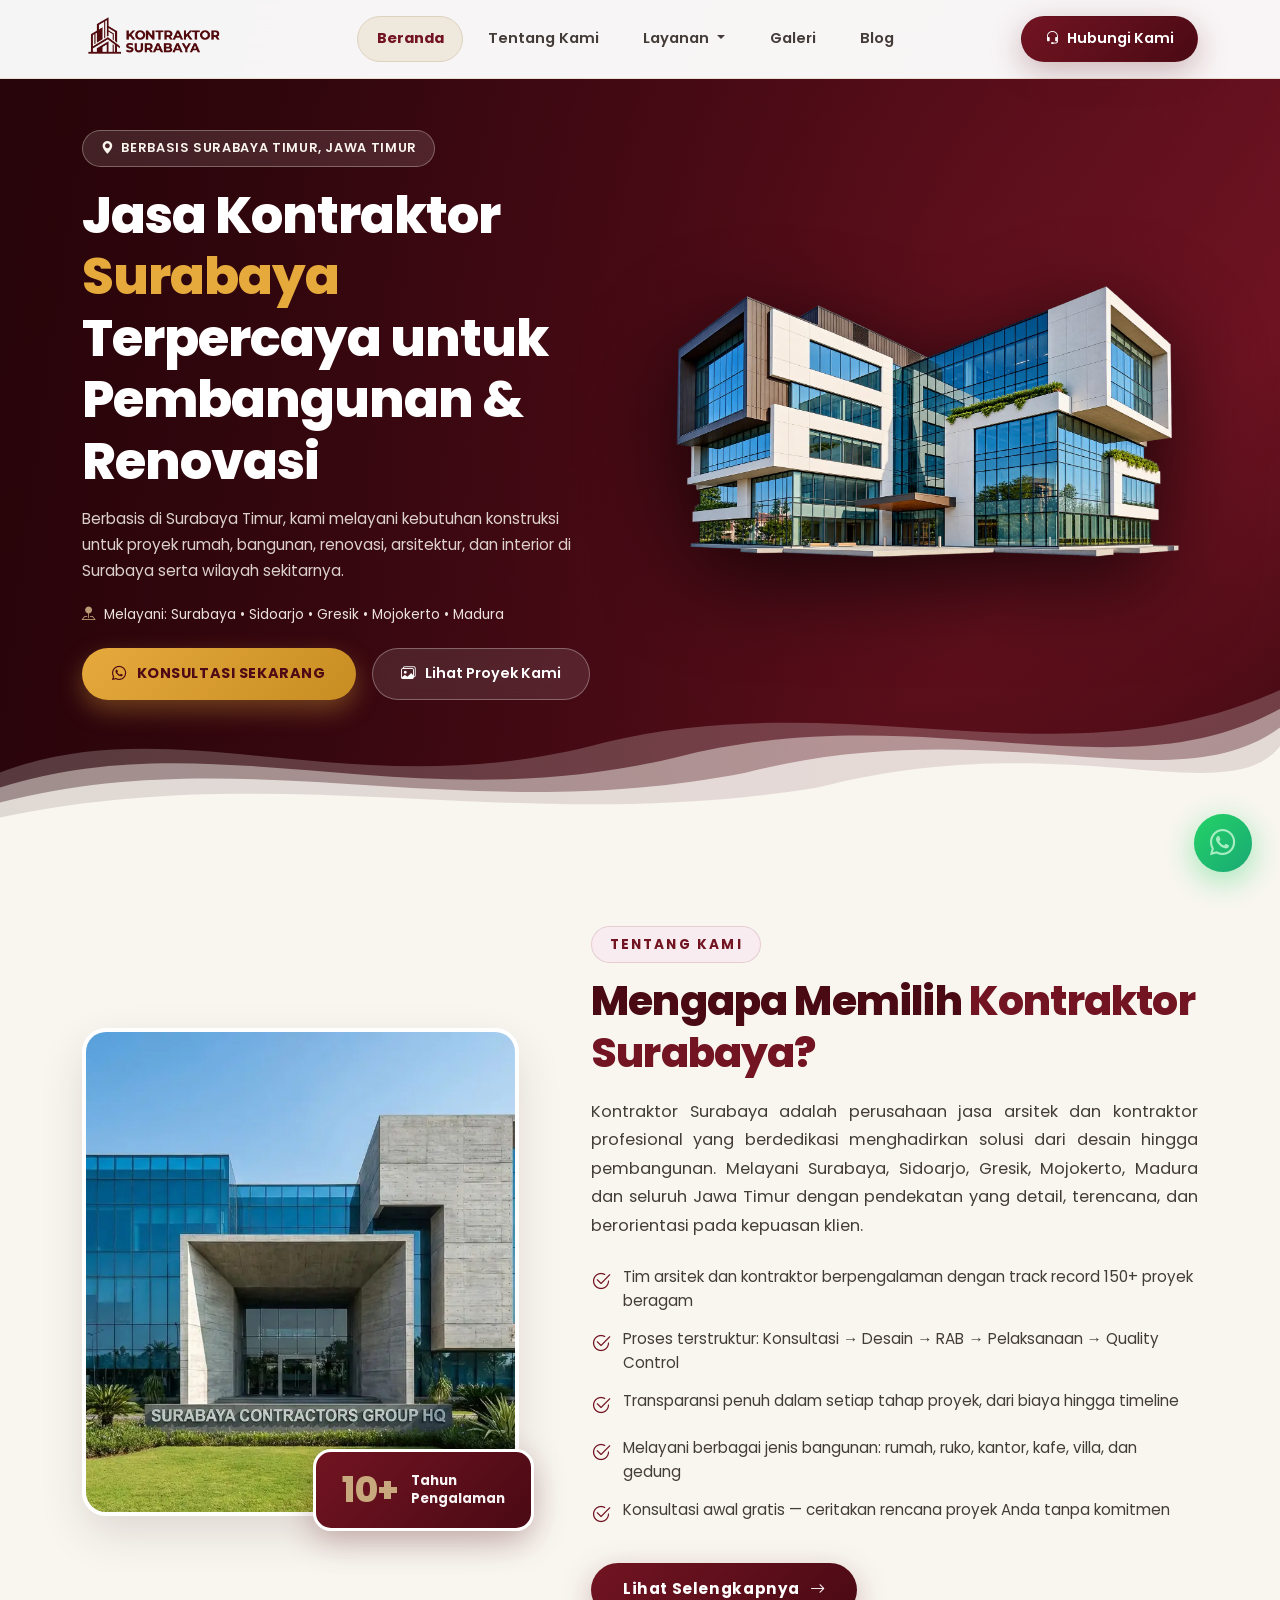
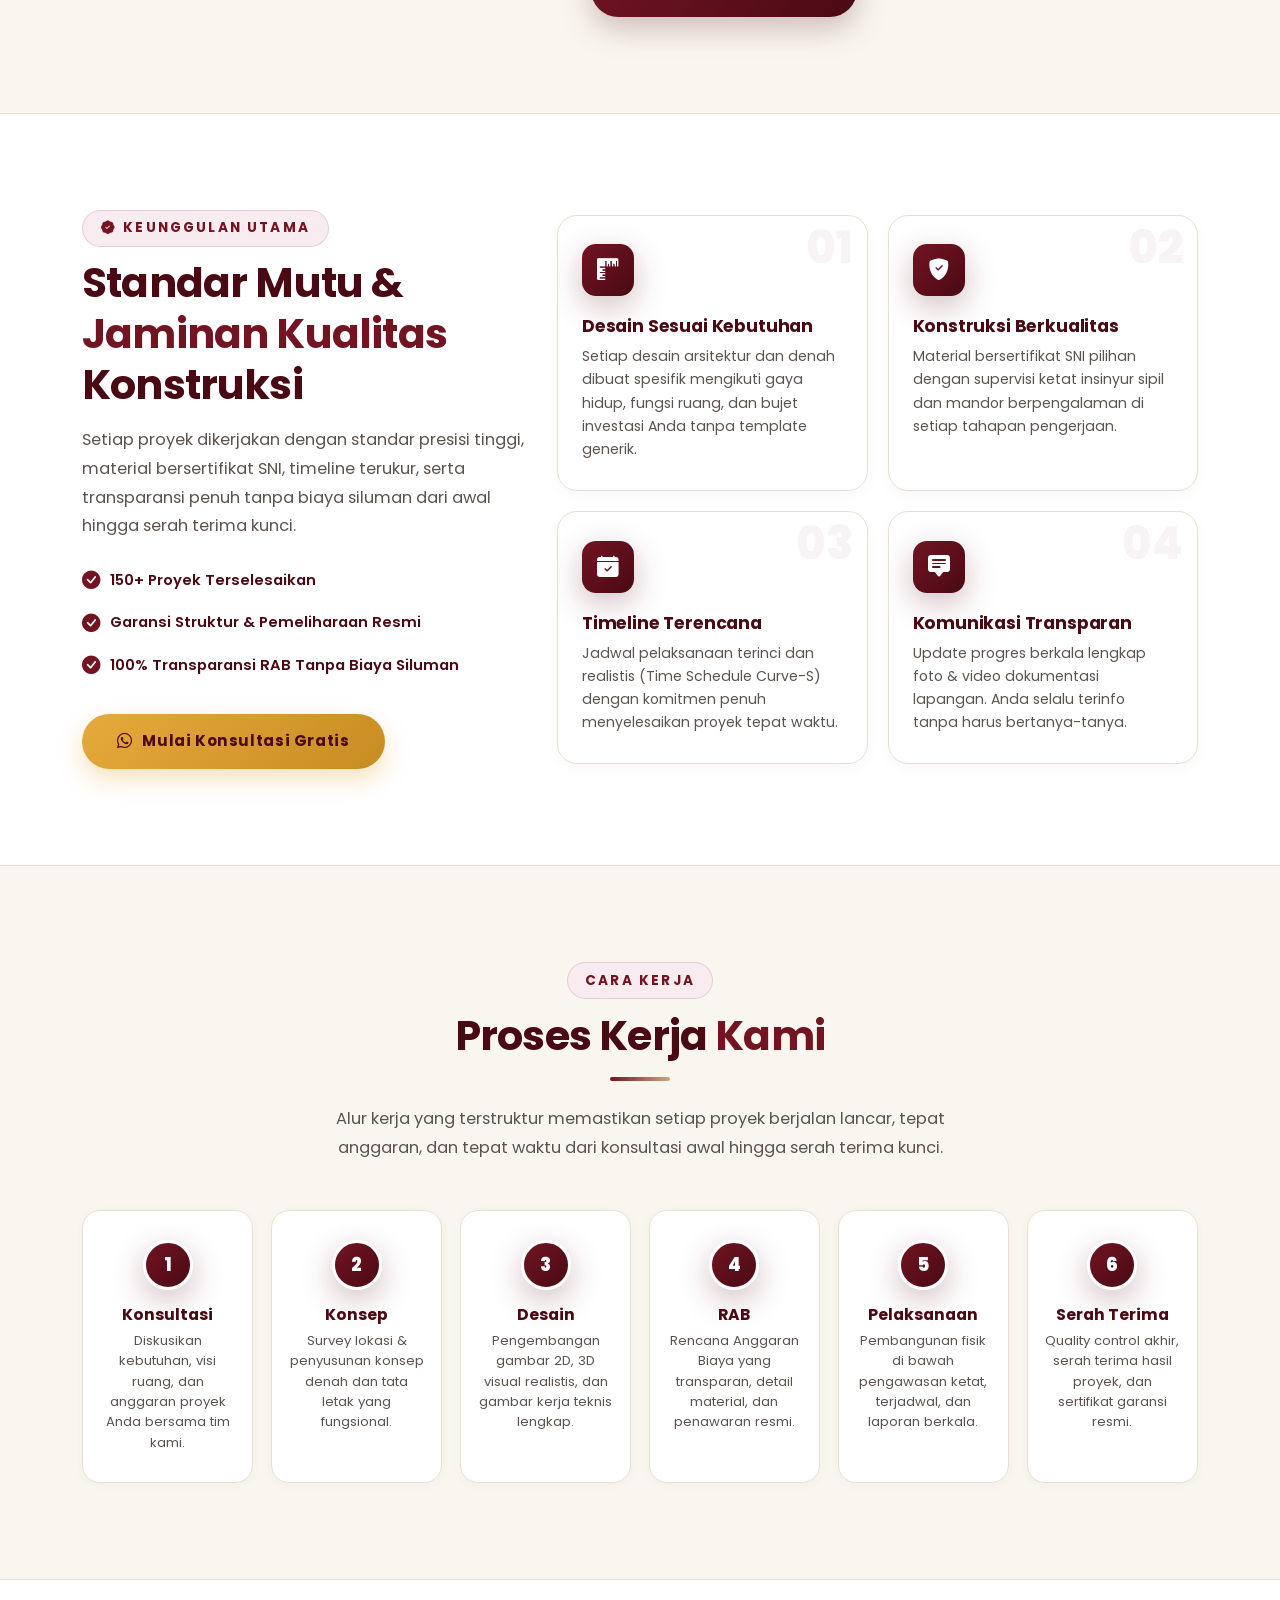
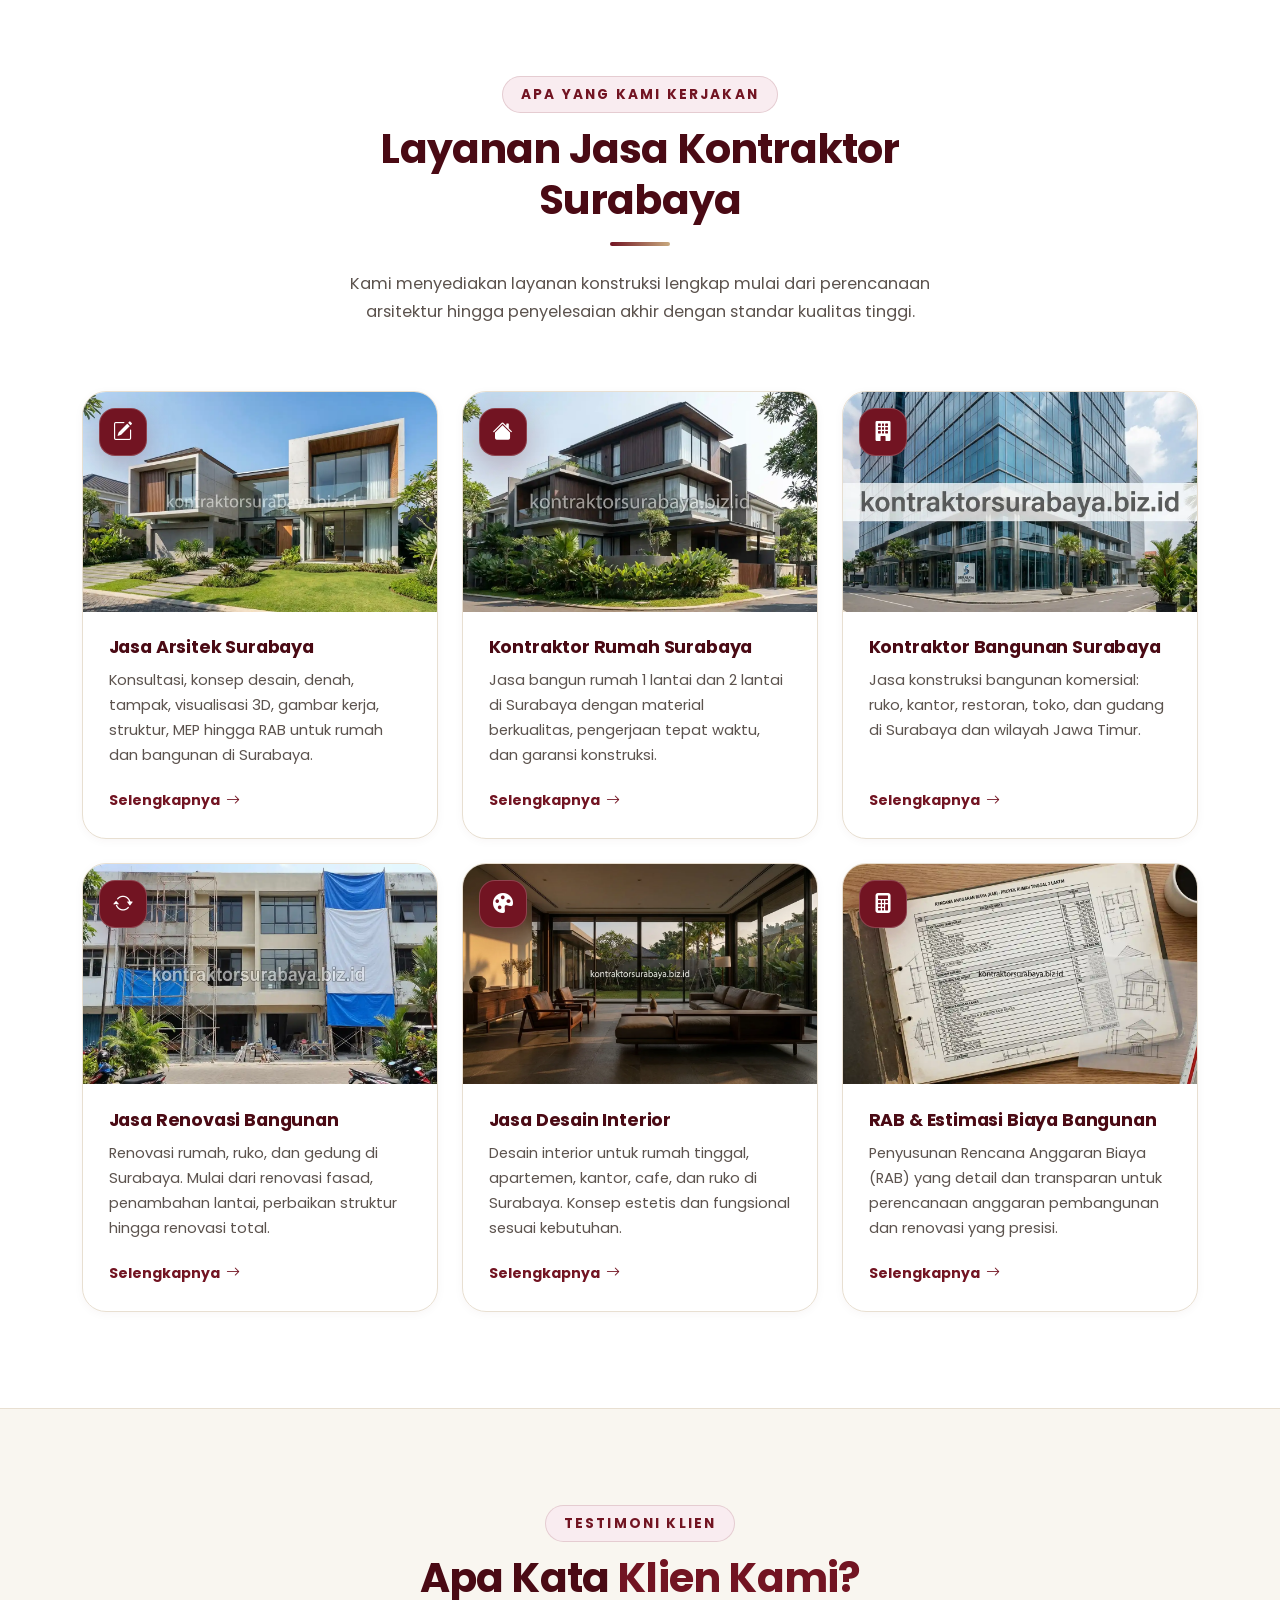
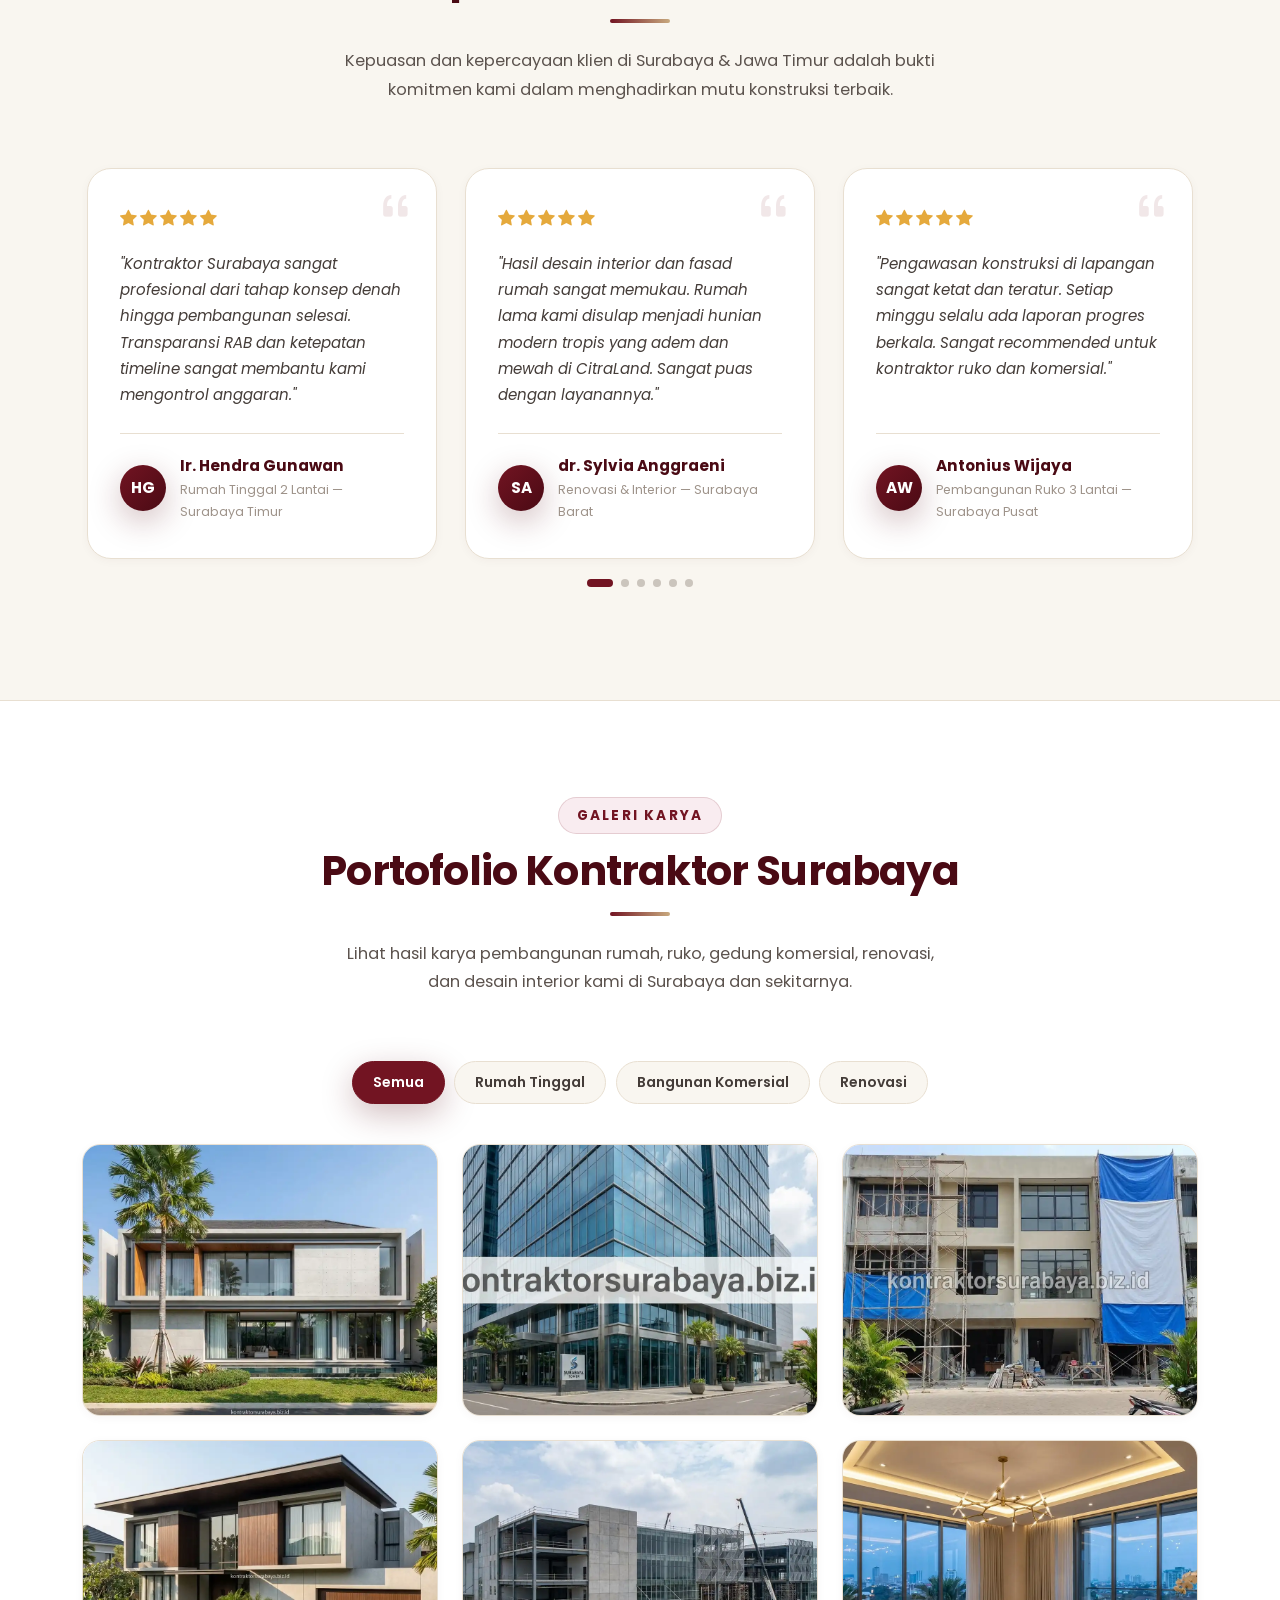
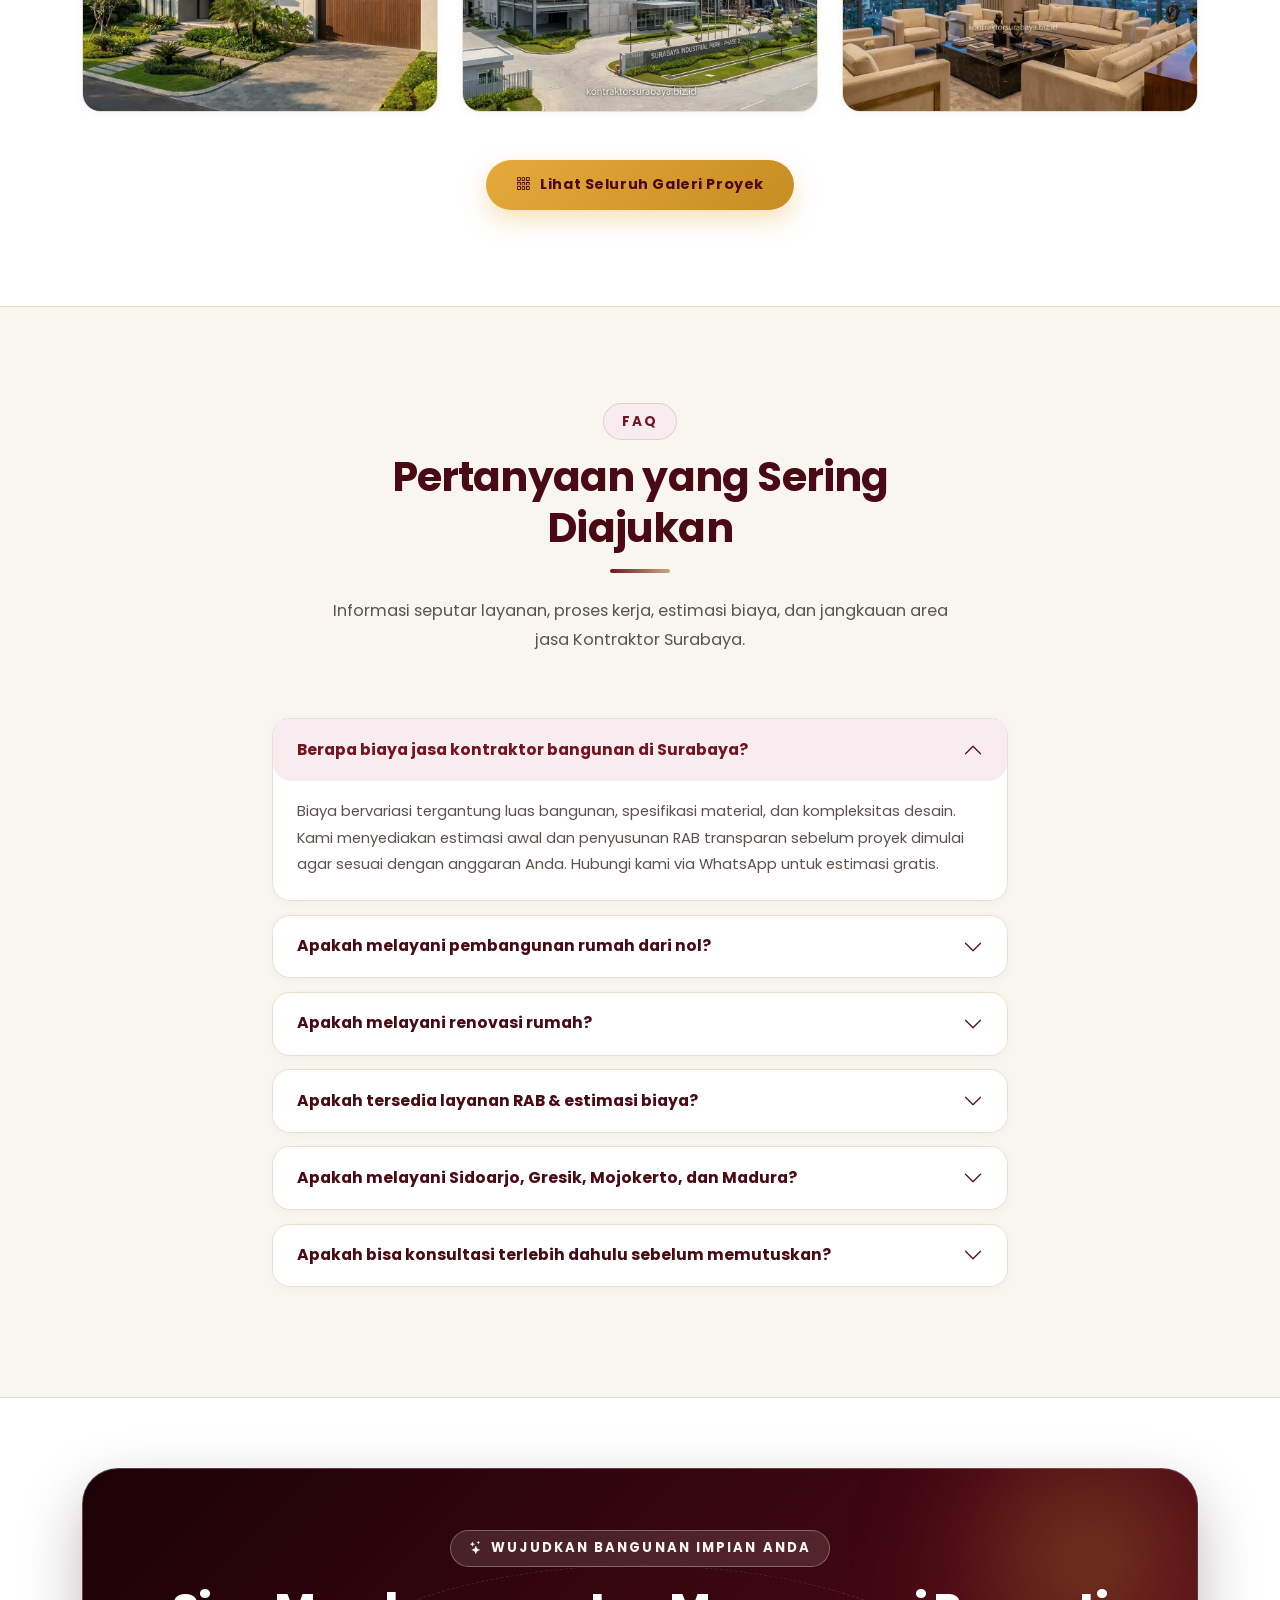
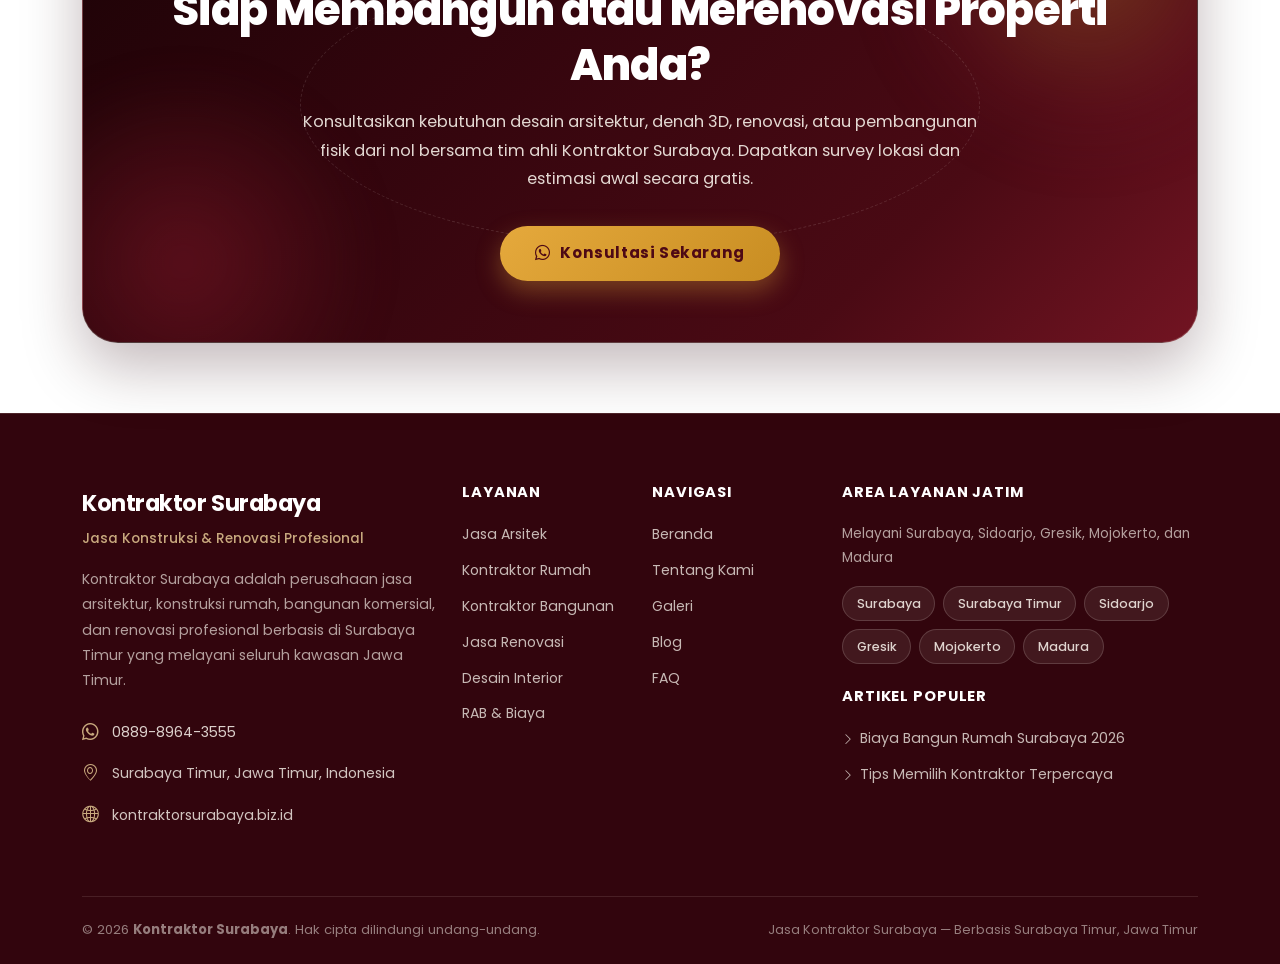
==== index.html @ 32d1354b "feat: complete website implementation for Kontraktor Surabaya (Home, About, Services, Sub-services, " ====
<!DOCTYPE html>
<html lang="id">

<head>
  <meta charset="UTF-8">
  <meta name="viewport" content="width=device-width, initial-scale=1.0">
  <title>Kontraktor Surabaya Profesional | Jasa Konstruksi &amp; Renovasi</title>
  <meta name="description"
    content="Jasa kontraktor Surabaya untuk pembangunan rumah, bangunan, renovasi, arsitektur dan interior. Berbasis Surabaya Timur. Konsultasi via WhatsApp.">
  <meta name="keywords"
    content="kontraktor Surabaya, jasa kontraktor Surabaya, kontraktor rumah Surabaya, kontraktor bangunan Surabaya, jasa renovasi Surabaya, jasa arsitek Surabaya, kontraktor Surabaya Timur">
  <meta name="author" content="Kontraktor Surabaya">
  <meta name="robots" content="index, follow">
  <link rel="canonical" href="https://kontraktorsurabaya.biz.id/">
  <meta property="og:type" content="website">
  <meta property="og:url" content="https://kontraktorsurabaya.biz.id/">
  <meta property="og:title" content="Kontraktor Surabaya Profesional | Jasa Konstruksi &amp; Renovasi">
  <meta property="og:description"
    content="Jasa kontraktor Surabaya untuk pembangunan rumah, bangunan, renovasi, arsitektur dan interior. Berbasis Surabaya Timur. Konsultasi via WhatsApp.">
  <meta property="og:image" content="https://kontraktorsurabaya.biz.id/assets/img/hero/hero-bg.webp">
  <meta property="og:locale" content="id_ID">
  <meta property="og:site_name" content="Kontraktor Surabaya">
  <meta name="twitter:card" content="summary_large_image">
  <link rel="icon" type="image/webp" href="assets/img/favicon-logo.webp">
  <link rel="apple-touch-icon" href="assets/img/favicon-logo.webp">

  <!-- Google Fonts: Poppins -->
  <link rel="preconnect" href="https://fonts.googleapis.com">
  <link rel="preconnect" href="https://fonts.gstatic.com" crossorigin>
  <link
    href="https://fonts.googleapis.com/css2?family=Poppins:ital,wght@0,300;0,400;0,500;0,600;0,700;0,800;0,900;1,400;1,600&display=swap"
    rel="stylesheet">

  <link rel="stylesheet" href="assets/vendor/bootstrap/css/bootstrap.min.css">
  <link rel="stylesheet" href="assets/vendor/bootstrap-icons/bootstrap-icons.min.css">
  <link rel="stylesheet" href="assets/vendor/aos/aos.css">
  <link rel="stylesheet" href="assets/vendor/glightbox/css/glightbox.min.css">
  <link rel="stylesheet" href="https://cdn.jsdelivr.net/npm/swiper@11/swiper-bundle.min.css">
  <link rel="stylesheet" href="assets/css/main.css">
  <script type="application/ld+json">
  {"@context":"https://schema.org","@graph":[{"@type":"LocalBusiness","@id":"https://kontraktorsurabaya.biz.id/#business","name":"Kontraktor Surabaya","description":"Jasa kontraktor Surabaya untuk pembangunan rumah, bangunan, renovasi, arsitektur dan desain interior berbasis Surabaya Timur.","url":"https://kontraktorsurabaya.biz.id/","telephone":"+62088989643555","address":{"@type":"PostalAddress","addressLocality":"Surabaya Timur","addressRegion":"Jawa Timur","addressCountry":"ID"},"areaServed":["Surabaya","Sidoarjo","Gresik","Mojokerto","Madura"],"serviceType":["Jasa Arsitek","Kontraktor Rumah","Kontraktor Bangunan","Renovasi Bangunan","Desain Interior","RAB & Estimasi Biaya"]},{"@type":"WebSite","@id":"https://kontraktorsurabaya.biz.id/#website","url":"https://kontraktorsurabaya.biz.id/","name":"Kontraktor Surabaya","inLanguage":"id"}]}
  </script>
</head>

<body>

  <!-- NAVBAR -->
  <nav id="navbar" class="navbar navbar-expand-lg fixed-top" role="navigation" aria-label="Navigasi utama">
    <div class="container">
      <a class="navbar-brand d-flex align-items-center" href="index.html"
        aria-label="Kontraktor Surabaya - Beranda">
        <img src="assets/img/logo-header.webp" alt="Logo Kontraktor Surabaya" class="logo-img" height="54"
          onerror="this.style.display='none'">
      </a>

      <!-- Custom Modern Hamburger Toggler -->
      <button class="navbar-toggler custom-toggler shadow-none" type="button" data-bs-toggle="offcanvas"
        data-bs-target="#navOffcanvas" aria-controls="navOffcanvas" aria-label="Buka menu navigasi">
        <span class="toggler-bar"></span>
        <span class="toggler-bar"></span>
        <span class="toggler-bar"></span>
      </button>

      <!-- Offcanvas Navigation Drawer (Slide from Right on Mobile, Inline on Desktop) -->
      <div class="offcanvas offcanvas-end" tabindex="-1" id="navOffcanvas" aria-labelledby="navOffcanvasLabel">
        
        <!-- Mobile Drawer Header -->
        <div class="offcanvas-header d-flex d-lg-none align-items-center justify-content-between">
          <span class="drawer-title fw-bold text-maroon fs-6 mb-0" id="navOffcanvasLabel">Menu Navigasi</span>
          <button type="button" class="btn-drawer-close shadow-none" data-bs-dismiss="offcanvas" aria-label="Tutup navigasi">
            <i class="bi bi-x-lg"></i>
          </button>
        </div>

        <!-- Navigation Links (Desktop: Horizontal Center | Mobile: Left-aligned list) -->
        <div class="offcanvas-body">
          <ul class="navbar-nav mx-auto align-items-lg-center gap-lg-1 mb-2 mb-lg-0">
            <li class="nav-item">
              <a class="nav-link active" href="#hero" aria-current="page">Beranda</a>
            </li>
            <li class="nav-item">
              <a class="nav-link" href="tentang-kami.html">Tentang Kami</a>
            </li>
            <li class="nav-item dropdown">
              <a class="nav-link dropdown-toggle" href="layanan.html" id="dropLayanan" role="button"
                data-bs-toggle="dropdown" aria-expanded="false">
                Layanan
              </a>
              <ul class="dropdown-menu" aria-labelledby="dropLayanan">
                <li><a class="dropdown-item" href="layanan.html"><i
                      class="bi bi-grid-fill me-2 text-maroon"></i>Semua Layanan</a></li>
                <li><hr class="dropdown-divider my-1"></li>
                <li><a class="dropdown-item" href="layanan/jasa-arsitek-surabaya.html"><i
                      class="bi bi-pencil-square me-2 text-maroon"></i>Jasa Arsitek</a></li>
                <li><a class="dropdown-item" href="layanan/kontraktor-rumah-surabaya.html"><i
                      class="bi bi-house-fill me-2 text-maroon"></i>Kontraktor Rumah</a></li>
                <li><a class="dropdown-item" href="layanan/kontraktor-bangunan-surabaya.html"><i
                      class="bi bi-building-fill me-2 text-maroon"></i>Kontraktor Bangunan</a></li>
                <li><a class="dropdown-item" href="layanan/jasa-renovasi-surabaya.html"><i
                      class="bi bi-arrow-repeat me-2 text-maroon"></i>Renovasi Bangunan</a></li>
                <li><a class="dropdown-item" href="layanan/jasa-desain-interior-surabaya.html"><i
                      class="bi bi-palette-fill me-2 text-maroon"></i>Desain Interior</a></li>
                <li><a class="dropdown-item" href="layanan/rab-estimasi-biaya-surabaya.html"><i
                      class="bi bi-calculator-fill me-2 text-maroon"></i>RAB &amp; Estimasi Biaya</a></li>
              </ul>
            </li>
            <li class="nav-item">
              <a class="nav-link" href="galeri.html">Galeri</a>
            </li>
            <li class="nav-item">
              <a class="nav-link" href="blog.html">Blog</a>
            </li>
          </ul>

          <div class="d-none d-lg-flex align-items-center mt-3 mt-lg-0">
            <a class="nav-link nav-cta d-inline-flex align-items-center gap-2" id="nav-wa-cta"
              href="https://wa.me/62088989643555?text=Halo%2C+saya+ingin+konsultasi+proyek" target="_blank"
              rel="noopener noreferrer">
              <i class="bi bi-headset"></i> Hubungi Kami
            </a>
          </div>

        </div>
      </div>

    </div>
  </nav>

  <!-- HERO -->
  <section id="hero" role="banner">
    <div class="hero-bg" role="img" aria-label="Proyek konstruksi dan renovasi oleh Kontraktor Surabaya"></div>
    <div class="hero-overlay"></div>

    <div class="container position-relative hero-container">
      <div class="row align-items-center min-vh-100-hero">

        <!-- Left: SEO Text & Actions -->
        <div class="col-lg-6 hero-content" data-aos="fade-right">
          <div class="hero-badge">
            <i class="bi bi-geo-alt-fill"></i>
            Berbasis Surabaya Timur, Jawa Timur
          </div>

          <h1 class="hero-title">
            Jasa Kontraktor <span class="highlight">Surabaya</span> Terpercaya untuk Pembangunan &amp; Renovasi
          </h1>

          <p class="hero-desc">
            Berbasis di Surabaya Timur, kami melayani kebutuhan konstruksi untuk proyek rumah,
            bangunan, renovasi, arsitektur, dan interior di Surabaya serta wilayah sekitarnya.
          </p>

          <div class="hero-location">
            <span><i class="bi bi-pin-map-fill text-gold me-1"></i> Melayani: Surabaya &bull; Sidoarjo &bull; Gresik &bull; Mojokerto &bull; Madura</span>
          </div>

          <div class="d-flex flex-wrap gap-3">
            <a id="hero-cta-wa" href="https://wa.me/62088989643555?text=Halo%2C+saya+ingin+konsultasi+proyek"
              class="btn-hero-cta" target="_blank" rel="noopener noreferrer">
              <i class="bi bi-whatsapp"></i> KONSULTASI SEKARANG
            </a>
            <a id="hero-cta-portfolio" href="#portfolio" class="btn-hero-outline">
              <i class="bi bi-images"></i> Lihat Proyek Kami
            </a>
          </div>
        </div>

        <!-- Right: Building Cutout Visual (Centered & Elevated) -->
        <div class="col-lg-6 hero-building-col" data-aos="fade-left" data-aos-delay="150">
          <div class="hero-building-showcase">
            <img src="assets/img/hero/hero.webp" alt="Pembangunan rumah dan gedung modern oleh Kontraktor Surabaya"
              class="hero-building-img" loading="eager" width="900" height="700">
          </div>
        </div>

      </div>
    </div>

    <!-- Bottom Multi-Layered Waves Divider (High & Deep Multi-Wave) -->
    <div class="hero-bottom-curve" aria-hidden="true">
      <svg viewBox="0 0 1440 240" fill="none" xmlns="http://www.w3.org/2000/svg" preserveAspectRatio="none"
        shape-rendering="geometricPrecision">
        <path d="M0,150 C200,60 400,200 680,110 C960,30 1200,170 1440,40 L1440,240 L0,240 Z"
          fill="rgba(249, 246, 240, 0.22)"></path>
        <path d="M0,170 C240,80 460,215 760,130 C1040,45 1260,185 1440,65 L1440,240 L0,240 Z"
          fill="rgba(249, 246, 240, 0.45)"></path>
        <path d="M0,190 C280,105 520,225 840,150 C1120,65 1320,195 1440,90 L1440,240 L0,240 Z"
          fill="rgba(249, 246, 240, 0.72)"></path>
        <path d="M0,210 C320,130 580,235 920,170 C1200,85 1380,205 1440,115 L1440,240 L0,240 Z" fill="#F9F6F0"></path>
      </svg>
    </div>
  </section>

  <main id="main" role="main">

    <!-- ══ 2. ABOUT (TENTANG KAMI) ═════════════════════════════════════════════ -->
    <section id="about" aria-labelledby="about-heading">
      <div class="container">
        <div class="row align-items-center gy-5 gx-lg-5">

          <!-- Image -->
          <div class="col-lg-5" data-aos="fade-right">
            <div class="about-img-wrap">
              <div class="about-img-main">
                <img src="assets/img/about/about.webp"
                  alt="Tim profesional Kontraktor Surabaya bekerja di studio desain" width="500" height="500"
                  loading="lazy" onerror="this.src='assets/img/hero/hero.webp'" />
              </div>
              <div class="about-badge-float" data-aos="zoom-in" data-aos-delay="300">
                <div class="abyear">10+</div>
                <div class="ablabel">Tahun<br>Pengalaman</div>
              </div>
            </div>
          </div>

          <!-- Content -->
          <div class="col-lg-7" data-aos="fade-left">
            <div class="about-content ps-lg-3 ps-xl-4">
              <span class="section-label">Tentang Kami</span>
              <h2 class="section-title" id="about-heading">
                Mengapa Memilih <span>Kontraktor Surabaya?</span>
              </h2>
              <p class="section-desc" style="max-width:100%;">
                Kontraktor Surabaya adalah perusahaan jasa arsitek dan kontraktor profesional
                yang berdedikasi menghadirkan solusi dari desain hingga pembangunan.
                Melayani Surabaya, Sidoarjo, Gresik, Mojokerto, Madura dan seluruh Jawa Timur dengan pendekatan yang
                detail, terencana, dan berorientasi pada kepuasan klien.
              </p>

              <ul class="about-list" aria-label="Keunggulan Kontraktor Surabaya">
                <li>
                  <i class="bi bi-check2-circle" aria-hidden="true"></i>
                  <span>Tim arsitek dan kontraktor berpengalaman dengan track record 150+ proyek beragam</span>
                </li>
                <li>
                  <i class="bi bi-check2-circle" aria-hidden="true"></i>
                  <span>Proses terstruktur: Konsultasi → Desain → RAB → Pelaksanaan → Quality Control</span>
                </li>
                <li>
                  <i class="bi bi-check2-circle" aria-hidden="true"></i>
                  <span>Transparansi penuh dalam setiap tahap proyek, dari biaya hingga timeline</span>
                </li>
                <li>
                  <i class="bi bi-check2-circle" aria-hidden="true"></i>
                  <span>Melayani berbagai jenis bangunan: rumah, ruko, kantor, kafe, villa, dan gedung</span>
                </li>
                <li>
                  <i class="bi bi-check2-circle" aria-hidden="true"></i>
                  <span>Konsultasi awal gratis — ceritakan rencana proyek Anda tanpa komitmen</span>
                </li>
              </ul>

              <div class="about-btn-wrap">
                <a href="tentang-kami.html" class="btn-maroon" id="about-link-btn">
                  Lihat Selengkapnya <i class="bi bi-arrow-right"></i>
                </a>
              </div>
            </div>
          </div>

        </div>
      </div>
    </section><!-- /about -->


    <!-- ══ 3. WHY CHOOSE (KEUNGGULAN - MODERN 2X2 BENTO GRID) ═════════════════ -->
    <section id="why-choose" aria-labelledby="why-heading">
      <div class="container">
        <div class="row align-items-center gy-5">

          <!-- Left Column -->
          <div class="col-lg-5" data-aos="fade-right">
            <span class="section-label"><i class="bi bi-patch-check-fill text-maroon"></i> Keunggulan Utama</span>
            <h2 class="section-title" id="why-heading">
              Standar Mutu &amp; <span>Jaminan Kualitas</span> Konstruksi
            </h2>
            <p class="section-desc mb-4">
              Setiap proyek dikerjakan dengan standar presisi tinggi, material bersertifikat SNI, timeline terukur,
              serta transparansi penuh tanpa biaya siluman dari awal hingga serah terima kunci.
            </p>

            <div class="why-highlights mb-4">
              <div class="why-highlight-pill"><i class="bi bi-check-circle-fill"></i> 150+ Proyek Terselesaikan</div>
              <div class="why-highlight-pill"><i class="bi bi-check-circle-fill"></i> Garansi Struktur &amp;
                Pemeliharaan Resmi</div>
              <div class="why-highlight-pill"><i class="bi bi-check-circle-fill"></i> 100% Transparansi RAB Tanpa Biaya
                Siluman</div>
            </div>

            <div class="why-btn-wrap">
              <a href="https://wa.me/62088989643555?text=Halo%2C+saya+ingin+konsultasi+proyek+bangunan"
                class="btn-gold mt-2 d-inline-flex" data-wa="layanan" id="why-wa-btn" target="_blank"
                rel="noopener noreferrer">
                <i class="bi bi-whatsapp"></i> Mulai Konsultasi Gratis
              </a>
            </div>
          </div>

          <!-- Right Column: 2x2 Interactive Bento Grid -->
          <div class="col-lg-7" data-aos="fade-left">
            <div class="why-feature-grid">

              <!-- Card 01 -->
              <div class="why-feature-card">
                <span class="why-card-number" aria-hidden="true">01</span>
                <div class="why-card-top">
                  <div class="why-icon-box"><i class="bi bi-rulers"></i></div>

                </div>
                <h3 class="why-card-title">Desain Sesuai Kebutuhan</h3>
                <p class="why-card-desc">Setiap desain arsitektur dan denah dibuat spesifik mengikuti gaya hidup, fungsi
                  ruang, dan bujet investasi Anda tanpa template generik.</p>
              </div>

              <!-- Card 02 -->
              <div class="why-feature-card">
                <span class="why-card-number" aria-hidden="true">02</span>
                <div class="why-card-top">
                  <div class="why-icon-box"><i class="bi bi-shield-fill-check"></i></div>

                </div>
                <h3 class="why-card-title">Konstruksi Berkualitas</h3>
                <p class="why-card-desc">Material bersertifikat SNI pilihan dengan supervisi ketat insinyur sipil dan
                  mandor berpengalaman di setiap tahapan pengerjaan.</p>
              </div>

              <!-- Card 03 -->
              <div class="why-feature-card">
                <span class="why-card-number" aria-hidden="true">03</span>
                <div class="why-card-top">
                  <div class="why-icon-box"><i class="bi bi-calendar-check-fill"></i></div>

                </div>
                <h3 class="why-card-title">Timeline Terencana</h3>
                <p class="why-card-desc">Jadwal pelaksanaan terinci dan realistis (Time Schedule Curve-S) dengan
                  komitmen penuh menyelesaikan proyek tepat waktu.</p>
              </div>

              <!-- Card 04 -->
              <div class="why-feature-card">
                <span class="why-card-number" aria-hidden="true">04</span>
                <div class="why-card-top">
                  <div class="why-icon-box"><i class="bi bi-chat-square-text-fill"></i></div>

                </div>
                <h3 class="why-card-title">Komunikasi Transparan</h3>
                <p class="why-card-desc">Update progres berkala lengkap foto &amp; video dokumentasi lapangan. Anda
                  selalu terinfo tanpa harus bertanya-tanya.</p>
              </div>

            </div>
          </div>

        </div>
      </div>
    </section><!-- /why-choose -->


    <!-- ══ 4. PROSES KERJA (6 HORIZONTAL CARDS) ════════════════════════════════ -->
    <section id="proses" aria-labelledby="proses-heading">
      <div class="container">
        <div class="text-center mb-5" data-aos="fade-up">
          <span class="section-label">Cara Kerja</span>
          <h2 class="section-title" id="proses-heading">
            Proses Kerja <span>Kami</span>
          </h2>
          <div class="divider-maroon mx-auto"></div>
          <p class="section-desc mx-auto">
            Alur kerja yang terstruktur memastikan setiap proyek berjalan lancar, tepat anggaran,
            dan tepat waktu dari konsultasi awal hingga serah terima kunci.
          </p>
        </div>

        <div class="proses-steps">
          <div class="proses-step" data-aos="fade-up" data-aos-delay="0">
            <div class="proses-num" aria-hidden="true">1</div>
            <h3 class="proses-title">Konsultasi</h3>
            <p class="proses-desc">Diskusikan kebutuhan, visi ruang, dan anggaran proyek Anda bersama tim kami.</p>
          </div>
          <div class="proses-step" data-aos="fade-up" data-aos-delay="100">
            <div class="proses-num" aria-hidden="true">2</div>
            <h3 class="proses-title">Konsep</h3>
            <p class="proses-desc">Survey lokasi &amp; penyusunan konsep denah dan tata letak yang fungsional.</p>
          </div>
          <div class="proses-step" data-aos="fade-up" data-aos-delay="200">
            <div class="proses-num" aria-hidden="true">3</div>
            <h3 class="proses-title">Desain</h3>
            <p class="proses-desc">Pengembangan gambar 2D, 3D visual realistis, dan gambar kerja teknis lengkap.</p>
          </div>
          <div class="proses-step" data-aos="fade-up" data-aos-delay="300">
            <div class="proses-num" aria-hidden="true">4</div>
            <h3 class="proses-title">RAB</h3>
            <p class="proses-desc">Rencana Anggaran Biaya yang transparan, detail material, dan penawaran resmi.</p>
          </div>
          <div class="proses-step" data-aos="fade-up" data-aos-delay="400">
            <div class="proses-num" aria-hidden="true">5</div>
            <h3 class="proses-title">Pelaksanaan</h3>
            <p class="proses-desc">Pembangunan fisik di bawah pengawasan ketat, terjadwal, dan laporan berkala.</p>
          </div>
          <div class="proses-step" data-aos="fade-up" data-aos-delay="500">
            <div class="proses-num" aria-hidden="true">6</div>
            <h3 class="proses-title">Serah Terima</h3>
            <p class="proses-desc">Quality control akhir, serah terima hasil proyek, dan sertifikat garansi resmi.</p>
          </div>
        </div>

        <!-- Swipe Hint Indicator (Mobile Only) -->
        <div class="proses-swipe-hint d-md-none text-center text-muted small mt-3">
          <i class="bi bi-arrow-left-right text-maroon me-1"></i> Geser ke samping untuk melihat langkah selanjutnya &rarr;
        </div>
      </div>
    </section><!-- /proses -->


    <!-- ══ 5. LAYANAN ═════════════════════════════════════════════════════════ -->
    <section id="layanan" aria-labelledby="layanan-heading">
      <div class="container">

        <!-- Section Header -->
        <div class="row justify-content-center text-center mb-5" data-aos="fade-up">
          <div class="col-lg-7">
            <p class="section-subtitle">Apa yang Kami Kerjakan</p>
            <h2 id="layanan-heading" class="section-title">Layanan Jasa Kontraktor Surabaya</h2>
            <div class="divider-maroon mx-auto"></div>
            <p class="section-desc mx-auto">Kami menyediakan layanan konstruksi lengkap mulai dari perencanaan
              arsitektur hingga penyelesaian akhir dengan standar kualitas tinggi.</p>
          </div>
        </div>

        <!-- 6 Service Cards with Images -->
        <div class="row g-4">

          <!-- 01. Jasa Arsitek -->
          <div class="col-md-6 col-xl-4" data-aos="fade-up" data-aos-delay="0">
            <article class="service-card">
              <a href="layanan/jasa-arsitek-surabaya.html" class="service-card-img" aria-label="Lihat Layanan Jasa Arsitek Surabaya">
                <img src="assets/img/layanan/jasa-arsitek-rumah-mewah-surabaya.webp"
                  alt="Jasa arsitek Surabaya untuk desain rumah dan bangunan" loading="lazy" width="400" height="220"
                  onerror="this.src='assets/img/hero/hero.webp'">
                <div class="service-icon-badge" aria-hidden="true"><i class="bi bi-pencil-square"></i></div>
              </a>
              <div class="service-card-body">
                <h3 class="service-card-title">
                  <a href="layanan/jasa-arsitek-surabaya.html">Jasa Arsitek Surabaya</a>
                </h3>
                <p class="service-card-desc">Konsultasi, konsep desain, denah, tampak, visualisasi 3D, gambar kerja,
                  struktur, MEP hingga RAB untuk rumah dan bangunan di Surabaya.</p>
                <a class="service-card-link" href="layanan/jasa-arsitek-surabaya.html"
                  aria-label="Selengkapnya tentang Jasa Arsitek Surabaya">Selengkapnya <i
                    class="bi bi-arrow-right"></i></a>
              </div>
            </article>
          </div>

          <!-- 02. Kontraktor Rumah -->
          <div class="col-md-6 col-xl-4" data-aos="fade-up" data-aos-delay="100">
            <article class="service-card">
              <a href="layanan/kontraktor-rumah-surabaya.html" class="service-card-img" aria-label="Lihat Layanan Kontraktor Rumah Surabaya">
                <img src="assets/img/layanan/pembangunan-rumah-modern-surabaya.webp"
                  alt="Kontraktor rumah Surabaya, jasa bangun rumah dari nol" loading="lazy" width="400" height="220"
                  onerror="this.src='assets/img/hero/hero.webp'">
                <div class="service-icon-badge" aria-hidden="true"><i class="bi bi-house-fill"></i></div>
              </a>
              <div class="service-card-body">
                <h3 class="service-card-title">
                  <a href="layanan/kontraktor-rumah-surabaya.html">Kontraktor Rumah Surabaya</a>
                </h3>
                <p class="service-card-desc">Jasa bangun rumah 1 lantai dan 2 lantai di Surabaya dengan material
                  berkualitas, pengerjaan tepat waktu, dan garansi konstruksi.</p>
                <a class="service-card-link" href="layanan/kontraktor-rumah-surabaya.html"
                  aria-label="Selengkapnya tentang Kontraktor Rumah Surabaya">Selengkapnya <i
                    class="bi bi-arrow-right"></i></a>
              </div>
            </article>
          </div>

          <!-- 03. Kontraktor Bangunan -->
          <div class="col-md-6 col-xl-4" data-aos="fade-up" data-aos-delay="200">
            <article class="service-card">
              <a href="layanan/kontraktor-bangunan-surabaya.html" class="service-card-img" aria-label="Lihat Layanan Kontraktor Bangunan Surabaya">
                <img src="assets/img/layanan/fasad-gedung-komersial-modern.webp"
                  alt="Kontraktor bangunan Surabaya untuk ruko, kantor, dan gedung komersial" loading="lazy" width="400"
                  height="220" onerror="this.src='assets/img/hero/hero.webp'">
                <div class="service-icon-badge" aria-hidden="true"><i class="bi bi-building-fill"></i></div>
              </a>
              <div class="service-card-body">
                <h3 class="service-card-title">
                  <a href="layanan/kontraktor-bangunan-surabaya.html">Kontraktor Bangunan Surabaya</a>
                </h3>
                <p class="service-card-desc">Jasa konstruksi bangunan komersial: ruko, kantor, restoran, toko, dan
                  gudang di Surabaya dan wilayah Jawa Timur.</p>
                <a class="service-card-link" href="layanan/kontraktor-bangunan-surabaya.html"
                  aria-label="Selengkapnya tentang Kontraktor Bangunan Surabaya">Selengkapnya <i
                    class="bi bi-arrow-right"></i></a>
              </div>
            </article>
          </div>

          <!-- 04. Jasa Renovasi -->
          <div class="col-md-6 col-xl-4" data-aos="fade-up" data-aos-delay="0">
            <article class="service-card">
              <a href="layanan/jasa-renovasi-surabaya.html" class="service-card-img" aria-label="Lihat Layanan Jasa Renovasi Bangunan">
                <img src="assets/img/layanan/renovasi-bangunan-surabaya.webp"
                  alt="Jasa renovasi bangunan Surabaya, renovasi rumah dan gedung" loading="lazy" width="400"
                  height="220" onerror="this.src='assets/img/hero/hero.webp'">
                <div class="service-icon-badge" aria-hidden="true"><i class="bi bi-arrow-repeat"></i></div>
              </a>
              <div class="service-card-body">
                <h3 class="service-card-title">
                  <a href="layanan/jasa-renovasi-surabaya.html">Jasa Renovasi Bangunan</a>
                </h3>
                <p class="service-card-desc">Renovasi rumah, ruko, dan gedung di Surabaya. Mulai dari renovasi fasad,
                  penambahan lantai, perbaikan struktur hingga renovasi total.</p>
                <a class="service-card-link" href="layanan/jasa-renovasi-surabaya.html"
                  aria-label="Selengkapnya tentang Jasa Renovasi Surabaya">Selengkapnya <i
                    class="bi bi-arrow-right"></i></a>
              </div>
            </article>
          </div>

          <!-- 05. Desain Interior -->
          <div class="col-md-6 col-xl-4" data-aos="fade-up" data-aos-delay="100">
            <article class="service-card">
              <a href="layanan/jasa-desain-interior-surabaya.html" class="service-card-img" aria-label="Lihat Layanan Jasa Desain Interior">
                <img src="assets/img/layanan/desain-interior-rumah-surabaya.webp"
                  alt="Jasa desain interior Surabaya untuk rumah, kantor, dan komersial" loading="lazy" width="400"
                  height="220" onerror="this.src='assets/img/hero/hero.webp'">
                <div class="service-icon-badge" aria-hidden="true"><i class="bi bi-palette-fill"></i></div>
              </a>
              <div class="service-card-body">
                <h3 class="service-card-title">
                  <a href="layanan/jasa-desain-interior-surabaya.html">Jasa Desain Interior</a>
                </h3>
                <p class="service-card-desc">Desain interior untuk rumah tinggal, apartemen, kantor, cafe, dan ruko di
                  Surabaya. Konsep estetis dan fungsional sesuai kebutuhan.</p>
                <a class="service-card-link" href="layanan/jasa-desain-interior-surabaya.html"
                  aria-label="Selengkapnya tentang Jasa Desain Interior Surabaya">Selengkapnya <i
                    class="bi bi-arrow-right"></i></a>
              </div>
            </article>
          </div>

          <!-- 06. RAB & Estimasi Biaya -->
          <div class="col-md-6 col-xl-4" data-aos="fade-up" data-aos-delay="200">
            <article class="service-card">
              <a href="layanan/rab-estimasi-biaya-surabaya.html" class="service-card-img" aria-label="Lihat Layanan RAB dan Estimasi Biaya Bangunan">
                <img src="assets/img/layanan/dokumen-rab-estimasi-biaya.webp"
                  alt="Jasa RAB dan estimasi biaya bangunan di Surabaya" loading="lazy" width="400" height="220"
                  onerror="this.src='assets/img/hero/hero.webp'">
                <div class="service-icon-badge" aria-hidden="true"><i class="bi bi-calculator-fill"></i></div>
              </a>
              <div class="service-card-body">
                <h3 class="service-card-title">
                  <a href="layanan/rab-estimasi-biaya-surabaya.html">RAB &amp; Estimasi Biaya Bangunan</a>
                </h3>
                <p class="service-card-desc">Penyusunan Rencana Anggaran Biaya (RAB) yang detail dan transparan untuk
                  perencanaan anggaran pembangunan dan renovasi yang presisi.</p>
                <a class="service-card-link" href="layanan/rab-estimasi-biaya-surabaya.html"
                  aria-label="Selengkapnya tentang RAB Bangunan Surabaya">Selengkapnya <i
                    class="bi bi-arrow-right"></i></a>
              </div>
            </article>
          </div>

        </div>
      </div>
    </section><!-- /layanan -->


    <!-- ══ 6. TESTIMONI (EQUAL HEIGHT SWIPER CARDS) ════════════════════════════ -->
    <section id="testimoni" aria-labelledby="testimoni-heading">
      <div class="container">
        <div class="text-center mb-5" data-aos="fade-up">
          <p class="section-subtitle">Testimoni Klien</p>
          <h2 class="section-title" id="testimoni-heading">
            Apa Kata <span>Klien Kami?</span>
          </h2>
          <div class="divider-maroon mx-auto"></div>
          <p class="section-desc mx-auto">
            Kepuasan dan kepercayaan klien di Surabaya &amp; Jawa Timur adalah bukti komitmen kami dalam menghadirkan
            mutu konstruksi terbaik.
          </p>
        </div>

        <div class="testimonials-slider swiper" data-aos="fade-up" data-aos-delay="100">
          <div class="swiper-wrapper">

            <!-- Testimoni 1 -->
            <div class="swiper-slide">
              <div class="testimonial-card">
                <div class="testimonial-quote-badge" aria-hidden="true"><i class="bi bi-quote"></i></div>
                <div>
                  <div class="testimonial-stars" role="img" aria-label="Rating 5 bintang">
                    <i class="bi bi-star-fill"></i>
                    <i class="bi bi-star-fill"></i>
                    <i class="bi bi-star-fill"></i>
                    <i class="bi bi-star-fill"></i>
                    <i class="bi bi-star-fill"></i>
                  </div>
                  <p class="testimonial-quote">
                    "Kontraktor Surabaya sangat profesional dari tahap konsep denah hingga pembangunan selesai.
                    Transparansi RAB dan ketepatan timeline sangat membantu kami mengontrol anggaran."
                  </p>
                </div>
                <div class="testimonial-user">
                  <div class="testimonial-avatar" aria-hidden="true">HG</div>
                  <div>
                    <div class="testimonial-name">Ir. Hendra Gunawan</div>
                    <div class="testimonial-project">Rumah Tinggal 2 Lantai — Surabaya Timur</div>
                  </div>
                </div>
              </div>
            </div>

            <!-- Testimoni 2 -->
            <div class="swiper-slide">
              <div class="testimonial-card">
                <div class="testimonial-quote-badge" aria-hidden="true"><i class="bi bi-quote"></i></div>
                <div>
                  <div class="testimonial-stars" role="img" aria-label="Rating 5 bintang">
                    <i class="bi bi-star-fill"></i>
                    <i class="bi bi-star-fill"></i>
                    <i class="bi bi-star-fill"></i>
                    <i class="bi bi-star-fill"></i>
                    <i class="bi bi-star-fill"></i>
                  </div>
                  <p class="testimonial-quote">
                    "Hasil desain interior dan fasad rumah sangat memukau. Rumah lama kami disulap menjadi hunian modern
                    tropis yang adem dan mewah di CitraLand. Sangat puas dengan layanannya."
                  </p>
                </div>
                <div class="testimonial-user">
                  <div class="testimonial-avatar" aria-hidden="true">SA</div>
                  <div>
                    <div class="testimonial-name">dr. Sylvia Anggraeni</div>
                    <div class="testimonial-project">Renovasi &amp; Interior — Surabaya Barat</div>
                  </div>
                </div>
              </div>
            </div>

            <!-- Testimoni 3 -->
            <div class="swiper-slide">
              <div class="testimonial-card">
                <div class="testimonial-quote-badge" aria-hidden="true"><i class="bi bi-quote"></i></div>
                <div>
                  <div class="testimonial-stars" role="img" aria-label="Rating 5 bintang">
                    <i class="bi bi-star-fill"></i>
                    <i class="bi bi-star-fill"></i>
                    <i class="bi bi-star-fill"></i>
                    <i class="bi bi-star-fill"></i>
                    <i class="bi bi-star-fill"></i>
                  </div>
                  <p class="testimonial-quote">
                    "Pengawasan konstruksi di lapangan sangat ketat dan teratur. Setiap minggu selalu ada laporan
                    progres berkala. Sangat recommended untuk kontraktor ruko dan komersial."
                  </p>
                </div>
                <div class="testimonial-user">
                  <div class="testimonial-avatar" aria-hidden="true">AW</div>
                  <div>
                    <div class="testimonial-name">Antonius Wijaya</div>
                    <div class="testimonial-project">Pembangunan Ruko 3 Lantai — Surabaya Pusat</div>
                  </div>
                </div>
              </div>
            </div>

            <!-- Testimoni 4 -->
            <div class="swiper-slide">
              <div class="testimonial-card">
                <div class="testimonial-quote-badge" aria-hidden="true"><i class="bi bi-quote"></i></div>
                <div>
                  <div class="testimonial-stars" role="img" aria-label="Rating 5 bintang">
                    <i class="bi bi-star-fill"></i>
                    <i class="bi bi-star-fill"></i>
                    <i class="bi bi-star-fill"></i>
                    <i class="bi bi-star-fill"></i>
                    <i class="bi bi-star-fill"></i>
                  </div>
                  <p class="testimonial-quote">
                    "Konsep desain villa tropis modern yang dibuat tim Kontraktor Surabaya benar-benar melampaui
                    ekspektasi. Pencahayaan alami dan tata ruangnya sangat apik."
                  </p>
                </div>
                <div class="testimonial-user">
                  <div class="testimonial-avatar" aria-hidden="true">RH</div>
                  <div>
                    <div class="testimonial-name">Bpk. Rahmat Hidayat, S.E.</div>
                    <div class="testimonial-project">Desain Villa &amp; Guest House — Mojokerto</div>
                  </div>
                </div>
              </div>
            </div>

            <!-- Testimoni 5 -->
            <div class="swiper-slide">
              <div class="testimonial-card">
                <div class="testimonial-quote-badge" aria-hidden="true"><i class="bi bi-quote"></i></div>
                <div>
                  <div class="testimonial-stars" role="img" aria-label="Rating 5 bintang">
                    <i class="bi bi-star-fill"></i>
                    <i class="bi bi-star-fill"></i>
                    <i class="bi bi-star-fill"></i>
                    <i class="bi bi-star-fill"></i>
                    <i class="bi bi-star-fill"></i>
                  </div>
                  <p class="testimonial-quote">
                    "Tim sangat komunikatif dan memahami kebutuhan bisnis F&amp;B kami. Desain interior estetik dan
                    instagramable dengan efisiensi tata ruang yang optimal di Sidoarjo."
                  </p>
                </div>
                <div class="testimonial-user">
                  <div class="testimonial-avatar" aria-hidden="true">CN</div>
                  <div>
                    <div class="testimonial-name">Ibu Claudia Natasha</div>
                    <div class="testimonial-project">Interior Resto &amp; Cafe — Sidoarjo</div>
                  </div>
                </div>
              </div>
            </div>

            <!-- Testimoni 6 -->
            <div class="swiper-slide">
              <div class="testimonial-card">
                <div class="testimonial-quote-badge" aria-hidden="true"><i class="bi bi-quote"></i></div>
                <div>
                  <div class="testimonial-stars" role="img" aria-label="Rating 5 bintang">
                    <i class="bi bi-star-fill"></i>
                    <i class="bi bi-star-fill"></i>
                    <i class="bi bi-star-fill"></i>
                    <i class="bi bi-star-fill"></i>
                    <i class="bi bi-star-fill"></i>
                  </div>
                  <p class="testimonial-quote">
                    "Dari denah 2D, visual 3D photorealistic, hingga gambar kerja struktur dan MEP sangat detail.
                    Pembangunan selesai tepat waktu sesuai jadwal tanpa biaya membengkak."
                  </p>
                </div>
                <div class="testimonial-user">
                  <div class="testimonial-avatar" aria-hidden="true">DP</div>
                  <div>
                    <div class="testimonial-name">Bpk. Dimas Pratama, M.Sc.</div>
                    <div class="testimonial-project">Rumah Mewah 3 Lantai — Gresik</div>
                  </div>
                </div>
              </div>
            </div>

          </div><!-- /swiper-wrapper -->

          <div class="swiper-pagination mt-4"></div>
        </div><!-- /testimonials-slider -->
      </div>
    </section><!-- /testimoni -->


    <!-- ══ 7. PORTOFOLIO GALERI ════════════════════════════════════════════════ -->
    <section id="portfolio" aria-labelledby="portfolio-heading">
      <div class="container">

        <!-- Header -->
        <div class="row justify-content-center text-center mb-5" data-aos="fade-up">
          <div class="col-lg-7">
            <p class="section-subtitle">Galeri Karya</p>
            <h2 id="portfolio-heading" class="section-title">Portofolio Kontraktor Surabaya</h2>
            <div class="divider-maroon mx-auto"></div>
            <p class="section-desc mx-auto">Lihat hasil karya pembangunan rumah, ruko, gedung komersial, renovasi, dan
              desain interior kami di Surabaya dan sekitarnya.</p>
          </div>
        </div>

        <!-- Filters -->
        <div class="portfolio-filters" data-aos="fade-up" data-aos-delay="100" role="group"
          aria-label="Filter galeri proyek">
          <button class="filter-btn active" data-filter="*">Semua</button>
          <button class="filter-btn" data-filter=".filter-rumah">Rumah Tinggal</button>
          <button class="filter-btn" data-filter=".filter-bangunan">Bangunan Komersial</button>
          <button class="filter-btn" data-filter=".filter-renovasi">Renovasi</button>
        </div>

        <!-- Grid -->
        <div class="row g-4 portfolio-grid" data-aos="fade-up" data-aos-delay="150">

          <!-- 1. Rumah Mewah Kontemporer -->
          <div class="col-lg-4 col-md-6 portfolio-item-wrap filter-rumah">
            <div class="portfolio-item">
              <a class="portfolio-glightbox" href="assets/img/galeri/arsitektur-rumah-mewah-surabaya.webp"
                data-gallery="portfolio" data-glightbox="title: Rumah Mewah Kontemporer 2 Lantai — Surabaya Timur">
                <img src="assets/img/galeri/arsitektur-rumah-mewah-surabaya.webp"
                  alt="Rumah Mewah Kontemporer di Surabaya Timur oleh Kontraktor Surabaya" width="600" height="320"
                  loading="lazy" onerror="this.src='assets/img/hero/hero.webp'">
                <div class="portfolio-overlay">
                  <div>
                    <p class="portfolio-overlay-title">Rumah Mewah Kontemporer</p>
                    <p class="portfolio-overlay-cat">Arsitektur &amp; Bangun Baru — Surabaya Timur</p>
                  </div>
                </div>
                <div class="portfolio-zoom-btn" aria-hidden="true"><i class="bi bi-zoom-in"></i></div>
              </a>
            </div>
          </div>

          <!-- 2. Gedung Kantor Komersial -->
          <div class="col-lg-4 col-md-6 portfolio-item-wrap filter-bangunan">
            <div class="portfolio-item">
              <a class="portfolio-glightbox" href="assets/img/galeri/fasad-gedung-komersial-modern.webp"
                data-gallery="portfolio" data-glightbox="title: Gedung Kantor Komersial Modern — Surabaya Pusat">
                <img src="assets/img/galeri/fasad-gedung-komersial-modern.webp"
                  alt="Gedung Kantor Komersial 4 Lantai di Surabaya Pusat" width="600" height="320" loading="lazy"
                  onerror="this.src='assets/img/hero/hero.webp'">
                <div class="portfolio-overlay">
                  <div>
                    <p class="portfolio-overlay-title">Gedung Kantor Komersial</p>
                    <p class="portfolio-overlay-cat">Konstruksi Komersial — Surabaya Pusat</p>
                  </div>
                </div>
                <div class="portfolio-zoom-btn" aria-hidden="true"><i class="bi bi-zoom-in"></i></div>
              </a>
            </div>
          </div>

          <!-- 3. Renovasi Rumah Mewah -->
          <div class="col-lg-4 col-md-6 portfolio-item-wrap filter-renovasi">
            <div class="portfolio-item">
              <a class="portfolio-glightbox" href="assets/img/galeri/renovasi-bangunan-surabaya.webp"
                data-gallery="portfolio" data-glightbox="title: Renovasi Total Rumah Mewah — Surabaya Barat">
                <img src="assets/img/galeri/renovasi-bangunan-surabaya.webp"
                  alt="Renovasi Total Rumah Tinggal di Surabaya Barat" width="600" height="320" loading="lazy"
                  onerror="this.src='assets/img/hero/hero.webp'">
                <div class="portfolio-overlay">
                  <div>
                    <p class="portfolio-overlay-title">Renovasi Total Rumah Mewah</p>
                    <p class="portfolio-overlay-cat">Renovasi Fasad &amp; Ruang — Surabaya Barat</p>
                  </div>
                </div>
                <div class="portfolio-zoom-btn" aria-hidden="true"><i class="bi bi-zoom-in"></i></div>
              </a>
            </div>
          </div>

          <!-- 4. Konstruksi Rumah Modern -->
          <div class="col-lg-4 col-md-6 portfolio-item-wrap filter-rumah">
            <div class="portfolio-item">
              <a class="portfolio-glightbox" href="assets/img/galeri/konstruksi-rumah-modern-surabaya.webp"
                data-gallery="portfolio" data-glightbox="title: Konstruksi Rumah Modern — Surabaya">
                <img src="assets/img/galeri/konstruksi-rumah-modern-surabaya.webp"
                  alt="Konstruksi Rumah Modern di Surabaya oleh Kontraktor Surabaya" width="600" height="320"
                  loading="lazy" onerror="this.src='assets/img/hero/hero.webp'">
                <div class="portfolio-overlay">
                  <div>
                    <p class="portfolio-overlay-title">Konstruksi Rumah Modern</p>
                    <p class="portfolio-overlay-cat">Bangun Baru &mdash; Surabaya</p>
                  </div>
                </div>
                <div class="portfolio-zoom-btn" aria-hidden="true"><i class="bi bi-zoom-in"></i></div>
              </a>
            </div>
          </div>

          <!-- 5. Bangunan Komersial & Industri -->
          <div class="col-lg-4 col-md-6 portfolio-item-wrap filter-bangunan">
            <div class="portfolio-item">
              <a class="portfolio-glightbox" href="assets/img/galeri/proyek-bangunan-industri-surabaya.webp"
                data-gallery="portfolio" data-glightbox="title: Bangunan Industri & Komersial — Sidoarjo">
                <img src="assets/img/galeri/proyek-bangunan-industri-surabaya.webp"
                  alt="Bangunan Industri dan Komersial di Sidoarjo" width="600" height="320" loading="lazy"
                  onerror="this.src='assets/img/hero/hero.webp'">
                <div class="portfolio-overlay">
                  <div>
                    <p class="portfolio-overlay-title">Bangunan Komersial &amp; Industri</p>
                    <p class="portfolio-overlay-cat">Konstruksi Industri &mdash; Sidoarjo</p>
                  </div>
                </div>
                <div class="portfolio-zoom-btn" aria-hidden="true"><i class="bi bi-zoom-in"></i></div>
              </a>
            </div>
          </div>

          <!-- 6. Desain Interior Mewah -->
          <div class="col-lg-4 col-md-6 portfolio-item-wrap filter-renovasi">
            <div class="portfolio-item">
              <a class="portfolio-glightbox" href="assets/img/galeri/desain-interior-ruang-tamu-modern.webp"
                data-gallery="portfolio" data-glightbox="title: Interior Living Room Elegan — Gresik">
                <img src="assets/img/galeri/desain-interior-ruang-tamu-modern.webp"
                  alt="Desain Interior Ruang Keluarga Mewah di Gresik" width="600" height="320" loading="lazy"
                  onerror="this.src='assets/img/hero/hero.webp'">
                <div class="portfolio-overlay">
                  <div>
                    <p class="portfolio-overlay-title">Interior Living Room Elegan</p>
                    <p class="portfolio-overlay-cat">Desain Interior &mdash; Gresik</p>
                  </div>
                </div>
                <div class="portfolio-zoom-btn" aria-hidden="true"><i class="bi bi-zoom-in"></i></div>
              </a>
            </div>
          </div>

        </div><!-- /portfolio-grid -->

        <div class="text-center mt-5" data-aos="fade-up">
          <a href="galeri.html" class="btn-hero-cta">
            <i class="bi bi-grid-3x3-gap"></i> Lihat Seluruh Galeri Proyek
          </a>
        </div>
      </div>
    </section><!-- /portfolio -->


    <!-- ══ 8. FAQ ══════════════════════════════════════════════════════════════ -->
    <section id="faq" aria-labelledby="faq-heading">
      <div class="container">
        <div class="row justify-content-center text-center mb-5" data-aos="fade-up">
          <div class="col-lg-7">
            <p class="section-subtitle">FAQ</p>
            <h2 id="faq-heading" class="section-title">Pertanyaan yang Sering Diajukan</h2>
            <div class="divider-maroon mx-auto"></div>
            <p class="section-desc mx-auto">Informasi seputar layanan, proses kerja, estimasi biaya, dan jangkauan area
              jasa Kontraktor Surabaya.</p>
          </div>
        </div>

        <div class="row justify-content-center">
          <div class="col-lg-8" data-aos="fade-up" data-aos-delay="100">
            <div class="faq-wrap accordion" id="faqAccordion">

              <div class="accordion-item">
                <h3 class="accordion-header">
                  <button class="accordion-button" type="button" data-bs-toggle="collapse" data-bs-target="#faq1"
                    aria-expanded="true" aria-controls="faq1" id="faq1-btn">
                    Berapa biaya jasa kontraktor bangunan di Surabaya?
                  </button>
                </h3>
                <div id="faq1" class="accordion-collapse collapse show" data-bs-parent="#faqAccordion">
                  <div class="accordion-body">
                    Biaya bervariasi tergantung luas bangunan, spesifikasi material, dan kompleksitas desain. Kami
                    menyediakan estimasi awal dan penyusunan RAB transparan sebelum proyek dimulai agar sesuai dengan
                    anggaran Anda. Hubungi kami via WhatsApp untuk estimasi gratis.
                  </div>
                </div>
              </div>

              <div class="accordion-item">
                <h3 class="accordion-header">
                  <button class="accordion-button collapsed" type="button" data-bs-toggle="collapse"
                    data-bs-target="#faq2" aria-expanded="false" aria-controls="faq2" id="faq2-btn">
                    Apakah melayani pembangunan rumah dari nol?
                  </button>
                </h3>
                <div id="faq2" class="accordion-collapse collapse" data-bs-parent="#faqAccordion">
                  <div class="accordion-body">
                    Ya, kami melayani pembangunan rumah dari nol mulai dari 1 lantai hingga 2 lantai dengan berbagai
                    konsep: minimalis, modern, tropis, hingga mewah. Termasuk desain arsitektur, gambar kerja, dan
                    konstruksi penuh.
                  </div>
                </div>
              </div>

              <div class="accordion-item">
                <h3 class="accordion-header">
                  <button class="accordion-button collapsed" type="button" data-bs-toggle="collapse"
                    data-bs-target="#faq3" aria-expanded="false" aria-controls="faq3" id="faq3-btn">
                    Apakah melayani renovasi rumah?
                  </button>
                </h3>
                <div id="faq3" class="accordion-collapse collapse" data-bs-parent="#faqAccordion">
                  <div class="accordion-body">
                    Ya. Kami melayani berbagai jenis renovasi: renovasi rumah total, renovasi fasad, renovasi dapur,
                    kamar mandi, atap, plafon, hingga renovasi interior. Renovasi sebagian maupun total bisa kami
                    tangani.
                  </div>
                </div>
              </div>

              <div class="accordion-item">
                <h3 class="accordion-header">
                  <button class="accordion-button collapsed" type="button" data-bs-toggle="collapse"
                    data-bs-target="#faq4" aria-expanded="false" aria-controls="faq4" id="faq4-btn">
                    Apakah tersedia layanan RAB &amp; estimasi biaya?
                  </button>
                </h3>
                <div id="faq4" class="accordion-collapse collapse" data-bs-parent="#faqAccordion">
                  <div class="accordion-body">
                    Ya, kami menyediakan layanan penyusunan Rencana Anggaran Biaya (RAB) yang transparan, akurat, dan
                    terinci. RAB membantu Anda merencanakan anggaran sebelum proyek dimulai.
                  </div>
                </div>
              </div>

              <div class="accordion-item">
                <h3 class="accordion-header">
                  <button class="accordion-button collapsed" type="button" data-bs-toggle="collapse"
                    data-bs-target="#faq5" aria-expanded="false" aria-controls="faq5" id="faq5-btn">
                    Apakah melayani Sidoarjo, Gresik, Mojokerto, dan Madura?
                  </button>
                </h3>
                <div id="faq5" class="accordion-collapse collapse" data-bs-parent="#faqAccordion">
                  <div class="accordion-body">
                    Ya. Berbasis di Surabaya Timur, kami melayani proyek konstruksi dan renovasi di Surabaya, Sidoarjo,
                    Gresik, Mojokerto, dan Madura. Hubungi kami untuk diskusi lebih lanjut.
                  </div>
                </div>
              </div>

              <div class="accordion-item">
                <h3 class="accordion-header">
                  <button class="accordion-button collapsed" type="button" data-bs-toggle="collapse"
                    data-bs-target="#faq6" aria-expanded="false" aria-controls="faq6" id="faq6-btn">
                    Apakah bisa konsultasi terlebih dahulu sebelum memutuskan?
                  </button>
                </h3>
                <div id="faq6" class="accordion-collapse collapse" data-bs-parent="#faqAccordion">
                  <div class="accordion-body">
                    Tentu. Konsultasi awal gratis tanpa komitmen. Hubungi kami langsung via WhatsApp di nomor
                    <strong>088989643555</strong> untuk mendiskusikan kebutuhan proyek Anda bersama tim kami.
                  </div>
                </div>
              </div>

            </div><!-- /faqAccordion -->
          </div>
        </div>

      </div>
    </section><!-- /faq -->


    <!-- ══ 9. CTA (PERSEGI PANJANG MELAYANG DENGAN EFEK AMBIENT CIRCLE) ═════════ -->
    <section id="cta" aria-labelledby="cta-heading">
      <div class="container">
        <div class="cta-card" data-aos="zoom-in">
          <!-- Decorative Floating Glowing Circles -->
          <div class="cta-shape-1" aria-hidden="true"></div>
          <div class="cta-shape-2" aria-hidden="true"></div>
          <div class="cta-shape-3" aria-hidden="true"></div>

          <div class="cta-content-wrap">
            <span class="cta-label"><i class="bi bi-stars"></i> Wujudkan Bangunan Impian Anda</span>
            <h2 id="cta-heading" class="cta-title">
              Siap Membangun atau Merenovasi Properti Anda?
            </h2>
            <p class="cta-desc">
              Konsultasikan kebutuhan desain arsitektur, denah 3D, renovasi, atau pembangunan fisik dari nol bersama tim
              ahli Kontraktor Surabaya. Dapatkan survey lokasi dan estimasi awal secara gratis.
            </p>
            <div class="d-flex justify-content-center">
              <a id="cta-wa-primary"
                href="https://wa.me/62088989643555?text=Halo%2C+saya+ingin+konsultasi+proyek+bangunan" class="btn-gold"
                target="_blank" rel="noopener noreferrer">
                <i class="bi bi-whatsapp"></i> Konsultasi Sekarang
              </a>
            </div>
          </div>
        </div>
      </div>
    </section><!-- /cta -->

  </main><!-- /main -->


  <!-- ══ 10. FOOTER ════════════════════════════════════════════════════════════ -->
  <footer id="footer" role="contentinfo" aria-label="Footer Kontraktor Surabaya">
    <div class="container">
      <div class="row gy-5">

        <!-- Brand Col -->
        <div class="col-lg-4">
          <div class="footer-brand">
            <div class="footer-logo-text">Kontraktor Surabaya</div>
            <div class="footer-tagline">Jasa Konstruksi &amp; Renovasi Profesional</div>
          </div>
          <p class="footer-desc">
            Kontraktor Surabaya adalah perusahaan jasa arsitektur, konstruksi rumah, bangunan komersial,
            dan renovasi profesional berbasis di Surabaya Timur yang melayani seluruh kawasan Jawa Timur.
          </p>
          <address>
            <div class="footer-contact-item">
              <i class="bi bi-whatsapp" aria-hidden="true"></i>
              <a href="https://wa.me/62088989643555" target="_blank" rel="noopener noreferrer"
                aria-label="WhatsApp Kontraktor Surabaya">0889-8964-3555</a>
            </div>
            <div class="footer-contact-item">
              <i class="bi bi-geo-alt" aria-hidden="true"></i>
              <span>Surabaya Timur, Jawa Timur, Indonesia</span>
            </div>
            <div class="footer-contact-item">
              <i class="bi bi-globe2" aria-hidden="true"></i>
              <span>kontraktorsurabaya.biz.id</span>
            </div>
          </address>
        </div>

        <!-- Layanan -->
        <div class="col-lg-2 col-md-4 col-6">
          <h3 class="footer-heading">Layanan</h3>
          <ul class="footer-links">
            <li><a href="layanan/jasa-arsitek-surabaya.html">Jasa Arsitek</a></li>
            <li><a href="layanan/kontraktor-rumah-surabaya.html">Kontraktor Rumah</a></li>
            <li><a href="layanan/kontraktor-bangunan-surabaya.html">Kontraktor Bangunan</a></li>
            <li><a href="layanan/jasa-renovasi-surabaya.html">Jasa Renovasi</a></li>
            <li><a href="layanan/jasa-desain-interior-surabaya.html">Desain Interior</a></li>
            <li><a href="layanan/rab-estimasi-biaya-surabaya.html">RAB &amp; Biaya</a></li>
          </ul>
        </div>

        <!-- Navigasi -->
        <div class="col-lg-2 col-md-4 col-6">
          <h3 class="footer-heading">Navigasi</h3>
          <ul class="footer-links">
            <li><a href="index.html">Beranda</a></li>
            <li><a href="tentang-kami.html">Tentang Kami</a></li>
            <li><a href="galeri.html">Galeri</a></li>
            <li><a href="blog.html">Blog</a></li>
            <li><a href="index.html#faq">FAQ</a></li>
          </ul>
        </div>

        <!-- Area Layanan & Artikel -->
        <div class="col-lg-4 col-md-4">
          <h3 class="footer-heading">Area Layanan Jatim</h3>
          <p style="font-size:.85rem;color:rgba(250,245,237,.65);margin-bottom:1rem;">
            Melayani Surabaya, Sidoarjo, Gresik, Mojokerto, dan Madura
          </p>
          <div class="footer-area-tags mb-4">
            <span class="area-tag">Surabaya</span>
            <span class="area-tag">Surabaya Timur</span>
            <span class="area-tag">Sidoarjo</span>
            <span class="area-tag">Gresik</span>
            <span class="area-tag">Mojokerto</span>
            <span class="area-tag">Madura</span>
          </div>

          <h3 class="footer-heading" style="margin-top:1.5rem;">Artikel Populer</h3>
          <ul class="footer-links">
            <li><a href="blog.html"><i class="bi bi-chevron-right"></i> Biaya Bangun Rumah Surabaya 2026</a></li>
            <li><a href="blog.html"><i class="bi bi-chevron-right"></i> Tips Memilih Kontraktor Terpercaya</a></li>
          </ul>
        </div>

      </div><!-- /row -->
    </div><!-- /container -->

    <div class="container">
      <div class="footer-bottom d-flex flex-column flex-md-row justify-content-between align-items-center gap-2">
        <p>
          &copy; <span id="footer-year">2026</span> <strong>Kontraktor Surabaya</strong>. Hak cipta dilindungi
          undang-undang.
        </p>
        <p style="font-size:0.8rem;color:rgba(250,245,237,.5);">
          Jasa Kontraktor Surabaya &mdash; Berbasis Surabaya Timur, Jawa Timur
        </p>
      </div>
    </div>

  </footer><!-- /footer -->

  <!-- WhatsApp Floating Button -->
  <a href="https://wa.me/62088989643555?text=Halo%2C+saya+ingin+konsultasi+proyek" class="wa-float" id="wa-float"
    aria-label="Hubungi Kontraktor Surabaya via WhatsApp" target="_blank" rel="noopener noreferrer">
    <i class="bi bi-whatsapp" aria-hidden="true"></i>
  </a>

  <!-- Scroll to top -->
  <button class="scroll-top" id="scroll-top-btn" aria-label="Kembali ke atas">
    <i class="bi bi-chevron-up" aria-hidden="true"></i>
  </button>

  <!-- ══ VENDOR JS ══════════════════════════════════════════════════════════ -->
  <script src="assets/vendor/bootstrap/js/bootstrap.bundle.min.js" defer></script>
  <script src="assets/vendor/aos/aos.js" defer></script>
  <script src="assets/vendor/purecounter/purecounter_vanilla.js" defer></script>
  <script src="assets/vendor/glightbox/js/glightbox.min.js" defer></script>
  <script src="assets/vendor/imagesloaded/imagesloaded.pkgd.min.js" defer></script>
  <script src="assets/vendor/isotope-layout/isotope.pkgd.min.js" defer></script>
  <script src="https://cdn.jsdelivr.net/npm/swiper@11/swiper-bundle.min.js" defer></script>

  <!-- Main JS -->
  <script src="assets/js/main.js" defer></script>

  <!-- Footer year -->
  <script>document.addEventListener('DOMContentLoaded', function () { var el = document.getElementById('footer-year'); if (el) el.textContent = new Date().getFullYear(); });</script>

</body>

</html>
---- assets/css/main.css ----
/* =============================================================
   MAIN.CSS — Kontraktor Surabaya
   Brand Colors: Maroon (Deep/Dark), Cream, White
   Typography: Poppins
   Platform: Bootstrap 5
   ============================================================= */

/* ── Google Fonts (Poppins) ── */
@import url("https://fonts.googleapis.com/css2?family=Poppins:ital,wght@0,300;0,400;0,500;0,600;0,700;0,800;0,900;1,400;1,600&display=swap");

/* ── Design Tokens ── */
:root {
  /* 1. Maroon Palette (Lebih hidup, elegan, dan kaya warna) */
  --maroon: #721422;
  /* Maroon utama yang lebih cerah & kaya */
  --maroon-dark: #4A0A14;
  /* Maroon pekat untuk kontras */
  --maroon-deep: #32050D;
  /* Maroon untuk background hero & footer */
  --maroon-light: #8F1B2D;
  /* Maroon cerah untuk hover state */
  --maroon-pale: #F9ECF0;
  /* Tint maroon lembut */
  --maroon-glass: rgba(114, 20, 34, 0.08);

  /* 2. Cream Palette (Hangat, lembut, premium) */
  --cream: #F9F6F0;
  /* Background cream utama */
  --cream-card: #FAF8F4;
  /* Surface cream lembut */
  --cream-border: #E8DFD1;
  /* Border cream */
  --cream-dark: #D8C8B0;
  /* Cream lebih pekat untuk badge/aksen */
  --cream-accent: #C8A97E;
  /* Golden cream untuk highlight */
  --cream-text: #FAF5ED;
  /* Teks cream di atas background maroon */

  /* 3. White Palette (Bersih, modern) */
  --white: #FFFFFF;
  --white-glass: rgba(255, 255, 255, 0.12);

  /* Neutrals (Warm Charcoal) */
  --gray-50: #F9F6F0;
  /* Alias ke cream */
  --gray-100: #F2ECE1;
  --gray-200: #E5DCD0;
  --gray-400: #9E938A;
  --gray-600: #5C534E;
  --gray-700: #443C38;
  --gray-800: #2C2523;
  --gray-900: #1A1514;

  /* Typography */
  --font-body: "Poppins", sans-serif;
  --font-display: "Poppins", sans-serif;

  /* Spacing */
  --section-py: 96px;

  /* Shadows */
  --shadow-sm: 0 2px 10px rgba(88, 17, 26, 0.04);
  --shadow-md: 0 10px 30px rgba(88, 17, 26, 0.08);
  --shadow-lg: 0 20px 50px rgba(56, 7, 14, 0.14);
  --shadow-maroon: 0 10px 32px rgba(88, 17, 26, 0.28);
  --shadow-cream: 0 8px 24px rgba(200, 169, 126, 0.15);

  /* Border Radius (Lebih rounded & modern) */
  --radius-sm: 12px;
  --radius-md: 18px;
  --radius-lg: 24px;
  --radius-xl: 32px;

  /* Transitions */
  --transition: all 0.35s cubic-bezier(0.4, 0, 0.2, 1);
}

/* ── Reset & Base ── */
*,
*::before,
*::after {
  box-sizing: border-box;
}

html {
  scroll-behavior: smooth;
  overflow-x: hidden;
  max-width: 100%;
  width: 100%;
}

body {
  font-family: var(--font-body);
  color: var(--gray-800);
  background: var(--white);
  line-height: 1.75;
  overflow-x: hidden;
  max-width: 100%;
  width: 100%;
  -webkit-font-smoothing: antialiased;
  -moz-osx-font-smoothing: grayscale;
}

a {
  text-decoration: none;
  transition: var(--transition);
}

img {
  max-width: 100%;
  display: block;
}

/* Scrollbar */
::-webkit-scrollbar {
  width: 7px;
}

::-webkit-scrollbar-track {
  background: var(--cream);
}

::-webkit-scrollbar-thumb {
  background: var(--maroon);
  border-radius: 4px;
}

::-webkit-scrollbar-thumb:hover {
  background: var(--maroon-light);
}

/* ── Section Base ── */
section {
  padding: var(--section-py) 0;
  position: relative;
}

.section-title {
  font-family: var(--font-display);
  font-size: clamp(1.85rem, 3.2vw, 2.6rem);
  font-weight: 700;
  color: var(--maroon-dark);
  line-height: 1.25;
  margin-bottom: 1rem;
  letter-spacing: -0.02em;
}

.section-title span {
  color: var(--maroon);
}

.section-label,
.section-subtitle {
  font-size: 0.85rem;
  font-weight: 700;
  letter-spacing: 0.16em;
  text-transform: uppercase;
  color: var(--maroon);
  margin-bottom: 0.65rem;
  display: inline-flex;
  align-items: center;
  gap: 0.4rem;
  background: var(--maroon-pale);
  padding: 0.35rem 1.1rem;
  border-radius: 50px;
  border: 1px solid rgba(114, 20, 34, 0.15);
}

.section-desc {
  font-size: 1.02rem;
  color: var(--gray-600);
  max-width: 620px;
  font-weight: 400;
  line-height: 1.75;
}

.divider-maroon {
  width: 60px;
  height: 4px;
  background: linear-gradient(90deg, var(--maroon), var(--cream-accent));
  border-radius: 4px;
  margin: 1rem 0 1.5rem;
}

/* ── Buttons ── */
.btn-maroon {
  background: linear-gradient(135deg, var(--maroon), var(--maroon-dark));
  color: var(--white);
  padding: 0.85rem 2rem;
  border-radius: 50px;
  font-weight: 600;
  font-size: 0.95rem;
  border: 1px solid var(--maroon);
  display: inline-flex;
  align-items: center;
  gap: 0.6rem;
  transition: var(--transition);
  box-shadow: var(--shadow-maroon);
}

.btn-maroon:hover {
  background: linear-gradient(135deg, var(--maroon-light), var(--maroon));
  color: var(--white);
  transform: translateY(-3px);
  box-shadow: 0 14px 36px rgba(88, 17, 26, 0.35);
  border-color: var(--maroon-light);
}

.btn-outline-maroon {
  background: transparent;
  color: var(--maroon);
  padding: 0.85rem 2rem;
  border-radius: 50px;
  font-weight: 600;
  font-size: 0.95rem;
  border: 2px solid var(--maroon);
  display: inline-flex;
  align-items: center;
  gap: 0.6rem;
  transition: var(--transition);
}

.btn-outline-maroon:hover {
  background: var(--maroon);
  color: var(--white);
  transform: translateY(-3px);
  box-shadow: var(--shadow-maroon);
}

.btn-cream {
  background: var(--cream);
  color: var(--maroon-dark);
  padding: 0.85rem 2rem;
  border-radius: 50px;
  font-weight: 600;
  font-size: 0.95rem;
  border: 1px solid var(--cream-border);
  display: inline-flex;
  align-items: center;
  gap: 0.6rem;
  transition: var(--transition);
}

.btn-cream:hover {
  background: var(--white);
  color: var(--maroon);
  transform: translateY(-3px);
  box-shadow: var(--shadow-sm);
}

.btn-wa {
  background: linear-gradient(135deg, #25D366, #128C7E);
  color: var(--white);
  padding: 0.85rem 2rem;
  border-radius: 50px;
  font-weight: 600;
  font-size: 0.95rem;
  border: none;
  display: inline-flex;
  align-items: center;
  gap: 0.6rem;
  transition: var(--transition);
  box-shadow: 0 8px 28px rgba(37, 211, 102, 0.32);
}

.btn-wa:hover {
  background: linear-gradient(135deg, #128C7E, #25D366);
  color: var(--white);
  transform: translateY(-3px);
  box-shadow: 0 14px 38px rgba(37, 211, 102, 0.42);
}

/* =============================================================
   NAVBAR & LOGO HEADER (Desktop & Mobile Responsive)
   ============================================================= */
#navbar {
  background: rgba(255, 255, 255, 0.96);
  backdrop-filter: blur(16px);
  -webkit-backdrop-filter: blur(16px);
  border-bottom: 1px solid var(--cream-border);
  padding: 0.75rem 0;
  transition: box-shadow 0.3s ease, background 0.3s ease;
  z-index: 1000;
}

#navbar.scrolled {
  box-shadow: 0 6px 25px rgba(56, 7, 14, 0.08);
  padding: 0.75rem 0;
  background: rgba(255, 255, 255, 0.98);
}

.navbar-brand {
  padding-top: 0;
  padding-bottom: 0;
  margin-right: 1.5rem;
  flex-shrink: 0;
}

.navbar-brand img.logo-img {
  height: 54px;
  width: auto;
  max-height: 62px;
  object-fit: contain;
  display: block;
}

/* Custom Modern Hamburger Toggler */
.custom-toggler {
  width: 44px;
  height: 44px;
  background: rgba(114, 20, 34, 0.06);
  border: 1.5px solid rgba(114, 20, 34, 0.2) !important;
  border-radius: 12px;
  display: inline-flex;
  flex-direction: column;
  align-items: center;
  justify-content: center;
  gap: 5px;
  padding: 0;
  transition: var(--transition);
  cursor: pointer;
}

.custom-toggler:hover,
.custom-toggler:focus {
  background: rgba(114, 20, 34, 0.12);
  border-color: var(--maroon) !important;
}

.toggler-bar {
  display: block;
  width: 22px;
  height: 2.5px;
  background-color: var(--maroon);
  border-radius: 4px;
  transition: all 0.3s ease;
}

/* Base Nav Links (Desktop) */
.nav-link {
  font-size: 0.92rem !important;
  font-weight: 600 !important;
  color: var(--gray-700) !important;
  padding: 0.55rem 1.15rem !important;
  border-radius: 50px;
  border: 1px solid transparent;
  transition: var(--transition);
  white-space: nowrap !important;
}

.nav-link:hover {
  color: var(--maroon) !important;
  background: var(--cream);
  border-color: var(--cream-border);
}

.nav-link.active {
  color: var(--maroon) !important;
  background: #EFE8DC !important;
  border-color: #DDD2C0 !important;
  font-weight: 700 !important;
}

.dropdown-menu {
  border: 1px solid var(--cream-border);
  border-radius: var(--radius-md);
  box-shadow: 0 16px 42px rgba(74, 11, 20, 0.13);
  padding: 0.85rem 0.65rem;
  min-width: 260px;
  border-top: 3px solid var(--maroon);
  background: var(--white);
  display: flex;
  flex-direction: column;
  gap: 7px;
}

.dropdown-divider {
  border-color: var(--cream-border);
  opacity: 0.8;
  margin: 0.45rem 0 !important;
}

.dropdown-item {
  font-size: 0.89rem;
  font-weight: 500;
  color: var(--gray-700);
  border-radius: 10px;
  padding: 0.72rem 1.1rem;
  transition: var(--transition);
  display: flex;
  align-items: center;
}

.dropdown-item i {
  transition: var(--transition);
}

.dropdown-item:hover,
.dropdown-item:focus {
  background: var(--maroon-pale) !important;
  color: var(--maroon) !important;
}

.dropdown-item:hover i,
.dropdown-item:focus i {
  color: var(--maroon) !important;
}

.dropdown-item.active,
.dropdown-item:active {
  background: linear-gradient(135deg, var(--maroon), var(--maroon-dark)) !important;
  color: var(--white) !important;
  font-weight: 600 !important;
}

.dropdown-item.active i,
.dropdown-item:active i {
  color: var(--cream-accent) !important;
}

.nav-cta {
  background: linear-gradient(135deg, var(--maroon), var(--maroon-dark)) !important;
  color: var(--white) !important;
  border-radius: 50px !important;
  padding: 0.6rem 1.45rem !important;
  font-size: 0.9rem !important;
  box-shadow: var(--shadow-maroon);
  white-space: nowrap !important;
  display: inline-flex !important;
  align-items: center;
  gap: 0.5rem;
}

.nav-cta:hover {
  background: linear-gradient(135deg, var(--maroon-light), var(--maroon)) !important;
  color: var(--white) !important;
  transform: translateY(-2px);
}

/* ── Desktop Layout (min-width: 992px) ── */
@media (min-width: 992px) {
  /* Hover to Open Dropdown on Desktop */
  .navbar-nav .nav-item.dropdown:hover > .dropdown-menu {
    display: block;
    opacity: 1;
    visibility: visible;
    transform: translateY(0);
    pointer-events: auto;
  }

  .navbar-nav .nav-item.dropdown > .dropdown-menu {
    display: block;
    opacity: 0;
    visibility: hidden;
    transform: translateY(8px);
    transition: opacity 0.22s cubic-bezier(0.16, 1, 0.3, 1), transform 0.22s cubic-bezier(0.16, 1, 0.3, 1), visibility 0.22s cubic-bezier(0.16, 1, 0.3, 1);
    margin-top: 0.35rem;
  }

  .navbar-nav .nav-item.dropdown > .dropdown-menu.show {
    opacity: 1;
    visibility: visible;
    transform: translateY(0);
  }

  #navbar .offcanvas {
    position: static !important;
    display: flex !important;
    flex-direction: row !important;
    width: auto !important;
    height: auto !important;
    visibility: visible !important;
    background: transparent !important;
    border: none !important;
    box-shadow: none !important;
    transform: none !important;
    flex-grow: 1 !important;
  }

  #navbar .offcanvas-body {
    display: flex !important;
    flex-direction: row !important;
    align-items: center !important;
    justify-content: space-between !important;
    padding: 0 !important;
    width: 100% !important;
  }

  #navbar .navbar-nav {
    display: flex !important;
    flex-direction: row !important;
    align-items: center !important;
    margin-left: auto !important;
    margin-right: auto !important;
    gap: 0.35rem !important;
  }
}

/* ── Mobile Layout & Offcanvas Drawer from Right (max-width: 991.98px) ── */
@media (max-width: 991.98px) {
  #navbar {
    padding: 0.65rem 0;
  }

  .navbar-brand img.logo-img {
    height: 52px;
    max-height: 56px;
  }

  #navbar .offcanvas-end {
    position: fixed !important;
    top: 0 !important;
    bottom: 0 !important;
    right: 0 !important;
    width: 320px !important;
    max-width: 85vw !important;
    height: 100vh !important;
    background-color: #FFFFFF !important;
    border-left: 1px solid var(--cream-border) !important;
    box-shadow: -10px 0 40px rgba(0, 0, 0, 0.2) !important;
    z-index: 1060 !important;
    display: flex !important;
    flex-direction: column !important;
  }

  #navbar .offcanvas-header {
    background: var(--cream) !important;
    border-bottom: 1px solid var(--cream-border) !important;
    padding: 1.1rem 1.4rem !important;
    flex-shrink: 0 !important;
  }

  .drawer-title {
    font-size: 1.05rem !important;
    font-weight: 700 !important;
    color: var(--maroon) !important;
    letter-spacing: -0.01em;
  }

  .btn-drawer-close {
    width: 38px;
    height: 38px;
    border-radius: 50% !important;
    background: var(--maroon-pale) !important;
    color: var(--maroon) !important;
    border: 1.5px solid rgba(114, 20, 34, 0.18) !important;
    display: inline-flex !important;
    align-items: center;
    justify-content: center;
    font-size: 1.05rem;
    transition: var(--transition);
    cursor: pointer;
    padding: 0;
    line-height: 1;
  }

  .btn-drawer-close:hover,
  .btn-drawer-close:focus {
    background: var(--maroon) !important;
    color: var(--white) !important;
    transform: rotate(90deg);
  }

  #navbar .offcanvas-body {
    padding: 1.4rem 1.3rem !important;
    display: flex !important;
    flex-direction: column !important;
    flex-grow: 1 !important;
    overflow-y: auto !important;
    background: #FFFFFF !important;
    text-align: left !important;
  }

  #navbar .navbar-nav {
    display: flex !important;
    flex-direction: column !important;
    align-items: stretch !important;
    width: 100% !important;
    gap: 0.35rem !important;
    margin-bottom: 1.5rem !important;
  }

  #navbar .navbar-nav .nav-item {
    width: 100% !important;
  }

  #navbar .navbar-nav .nav-link {
    display: block !important;
    width: 100% !important;
    text-align: left !important;
    font-size: 1rem !important;
    font-weight: 600 !important;
    color: #2D050C !important;
    padding: 0.75rem 1rem !important;
    border-radius: 12px !important;
    background: transparent;
    border: 1px solid transparent;
  }

  #navbar .navbar-nav .nav-link:hover,
  #navbar .navbar-nav .nav-link.active {
    background: var(--maroon-pale) !important;
    color: var(--maroon) !important;
    font-weight: 700 !important;
    border-color: rgba(114, 20, 34, 0.12) !important;
  }

  #navbar .dropdown-menu {
    position: static !important;
    transform: none !important;
    background: #FAF8F4 !important;
    border: 1px solid var(--cream-border) !important;
    box-shadow: none !important;
    border-radius: 12px !important;
    padding: 0.5rem !important;
    margin-top: 0.35rem !important;
    width: 100% !important;
  }

  #navbar .dropdown-item {
    text-align: left !important;
    padding: 0.6rem 0.85rem !important;
    font-size: 0.92rem !important;
    color: #333333 !important;
    border-radius: 8px !important;
  }

  #navbar .dropdown-item:hover {
    background: var(--maroon-pale) !important;
    color: var(--maroon) !important;
  }

  #navbar .nav-cta {
    display: flex !important;
    width: 100% !important;
    justify-content: center !important;
    padding: 0.85rem 1.5rem !important;
    font-size: 0.95rem !important;
    border-radius: 50px !important;
  }
}

/* =============================================================
   HERO SECTION (Reference Layout: Grounded Building & Modern Curves)
   ============================================================= */
#hero {
  min-height: auto;
  position: relative;
  display: flex;
  align-items: flex-end;
  overflow: hidden;
  background: var(--maroon-deep);
  padding: 0;
}

.hero-bg {
  position: absolute;
  inset: 0;
  background: radial-gradient(circle at 75% 35%, rgba(143, 27, 45, 0.6) 0%, transparent 65%),
    linear-gradient(135deg, #2D050C 0%, #4D0A16 40%, #721422 75%, #250409 100%);
  background-size: cover;
  background-position: center;
}

.hero-overlay {
  position: absolute;
  inset: 0;
  background: linear-gradient(90deg,
      rgba(37, 4, 9, 0.88) 0%,
      rgba(55, 7, 15, 0.72) 45%,
      rgba(65, 8, 18, 0.25) 100%);
}

.hero-container {
  z-index: 3;
  width: 100%;
}

.min-vh-100-hero {
  min-height: auto;
  padding-top: 110px;
}

.hero-content {
  position: relative;
  z-index: 10;
  padding-top: 20px;
  padding-bottom: 130px;
}

.hero-badge {
  display: inline-flex;
  align-items: center;
  justify-content: center;
  gap: 0.45rem;
  background: rgba(249, 246, 240, 0.12);
  border: 1px solid rgba(232, 223, 209, 0.35);
  color: var(--cream-text);
  font-size: 0.8rem;
  font-weight: 600;
  letter-spacing: 0.05em;
  text-transform: uppercase;
  padding: 0.4rem 1.1rem;
  border-radius: 50px;
  margin-bottom: 1.1rem;
  backdrop-filter: blur(8px);
  white-space: nowrap;
}

.hero-title {
  font-family: var(--font-display);
  font-size: clamp(2rem, 4.2vw, 3.2rem);
  font-weight: 800;
  color: var(--white);
  line-height: 1.2;
  margin-bottom: 0.9rem;
  letter-spacing: -0.02em;
}

.hero-title .highlight {
  color: #E5A93C;
}

.hero-desc {
  font-size: 0.96rem;
  color: rgba(250, 245, 237, 0.85);
  max-width: 520px;
  margin-bottom: 1.3rem;
  line-height: 1.68;
  font-weight: 400;
}

.hero-location {
  display: block;
  font-size: 0.86rem;
  color: var(--cream-text);
  margin-bottom: 1.4rem;
  opacity: 0.92;
  line-height: 1.5;
}

.hero-location i {
  color: #E5A93C;
  display: inline-block;
  vertical-align: middle;
}

.btn-hero-cta {
  background: linear-gradient(135deg, #E5A93C, #C88D22);
  color: #4E0915 !important;
  font-weight: 700;
  font-size: 0.9rem;
  letter-spacing: 0.04em;
  padding: 0.8rem 1.9rem;
  border-radius: 50px;
  border: none;
  display: inline-flex;
  align-items: center;
  gap: 0.6rem;
  box-shadow: 0 10px 25px rgba(229, 169, 60, 0.35);
  transition: var(--transition);
}

.btn-hero-cta:hover {
  background: linear-gradient(135deg, #F0B84D, #D89828);
  color: #2D050B !important;
  transform: translateY(-3px);
  box-shadow: 0 14px 34px rgba(229, 169, 60, 0.45);
}

.btn-hero-outline {
  background: rgba(255, 255, 255, 0.1);
  backdrop-filter: blur(8px);
  color: var(--white) !important;
  font-weight: 600;
  font-size: 0.9rem;
  padding: 0.8rem 1.75rem;
  border-radius: 50px;
  border: 1px solid rgba(255, 255, 255, 0.3);
  display: inline-flex;
  align-items: center;
  gap: 0.6rem;
  transition: var(--transition);
}

.btn-hero-outline:hover {
  background: rgba(255, 255, 255, 0.2);
  border-color: var(--cream-text);
  color: var(--white) !important;
  transform: translateY(-3px);
}

.hero-stats {
  display: flex;
  gap: 1.8rem;
  margin-top: 1.3rem;
  flex-wrap: wrap;
  position: relative;
  z-index: 10;
}

.hero-stat-num {
  font-family: var(--font-display);
  font-size: 1.85rem;
  font-weight: 800;
  color: var(--cream-text);
  line-height: 1;
  display: block;
}

.hero-stat-label {
  font-size: 0.76rem;
  color: rgba(250, 245, 237, 0.7);
  margin-top: 0.2rem;
  font-weight: 500;
}

/* Building Cutout Visual (Centered & Elevated) */
.hero-building-col {
  position: relative;
  z-index: 3;
  align-self: center;
  padding-top: 10px;
  padding-bottom: 90px;
  margin-bottom: 0;
}

.hero-building-showcase {
  position: relative;
  width: 100%;
  display: flex;
  justify-content: flex-end;
  align-items: center;
}

.hero-building-img {
  width: 100%;
  max-width: 720px;
  height: auto;
  max-height: 540px;
  object-fit: contain;
  object-position: center right;
  display: block;
  filter: drop-shadow(0 25px 45px rgba(0, 0, 0, 0.7));
  transform: translateY(-10px);
  transition: transform 0.6s ease;
  margin-bottom: 0;
}

.hero-building-showcase:hover .hero-building-img {
  transform: translateY(-16px) scale(1.02);
}

/* Bottom Curve Divider */
.hero-bottom-curve {
  position: absolute;
  bottom: 0;
  left: 0;
  right: 0;
  width: 100%;
  line-height: 0;
  z-index: 2;
  margin-bottom: -10px;
  pointer-events: none;
}

.hero-bottom-curve svg {
  position: relative;
  display: block;
  width: 100%;
  height: 180px;
}

/* =============================================================
   2. ABOUT SECTION (Tentang Kami)
   ============================================================= */
#about {
  background: var(--cream);
  padding: var(--section-py) 0;
  border-bottom: 1px solid var(--cream-border);
}

.about-img-wrap {
  position: relative;
  border-radius: var(--radius-lg);
  overflow: visible;
}

.about-img-main {
  border-radius: var(--radius-lg);
  overflow: hidden;
  box-shadow: 0 18px 45px rgba(45, 5, 12, 0.12);
  border: 4px solid var(--white);
}

.about-img-main img {
  width: 100%;
  height: 480px;
  object-fit: cover;
  display: block;
  transition: transform 0.6s ease;
}

.about-img-wrap:hover .about-img-main img {
  transform: scale(1.04);
}

.about-badge-float {
  position: absolute;
  bottom: -15px;
  right: -15px;
  background: linear-gradient(135deg, var(--maroon), var(--maroon-dark));
  color: var(--white);
  padding: 1.25rem 1.6rem;
  border-radius: var(--radius-md);
  box-shadow: var(--shadow-maroon);
  border: 3px solid var(--white);
  display: flex;
  align-items: center;
  gap: 0.85rem;
  z-index: 3;
}

.about-badge-float .abyear {
  font-family: var(--font-display);
  font-size: 2.2rem;
  font-weight: 800;
  line-height: 1;
  color: var(--cream-accent);
}

.about-badge-float .ablabel {
  font-size: 0.82rem;
  font-weight: 700;
  line-height: 1.35;
  color: rgba(255, 255, 255, 0.95);
}

.about-content {
  position: relative;
}

@media (min-width: 992px) {
  .about-content {
    padding-left: 2.25rem;
  }
}

@media (min-width: 1200px) {
  .about-content {
    padding-left: 3.25rem;
  }
}

.about-content .section-label {
  font-size: 0.85rem;
  font-weight: 700;
  letter-spacing: 0.16em;
  text-transform: uppercase;
  color: var(--maroon);
  margin-bottom: 0.75rem;
  display: inline-block;
  background: var(--maroon-pale);
  padding: 0.35rem 1.1rem;
  border-radius: 50px;
  border: 1px solid rgba(114, 20, 34, 0.15);
}

.about-content .section-title {
  font-size: clamp(1.85rem, 3.2vw, 2.6rem);
  font-weight: 800;
  color: var(--maroon-dark);
  line-height: 1.25;
  margin-bottom: 1.25rem;
  letter-spacing: -0.02em;
}

.about-content .section-title span {
  color: var(--maroon);
}

.about-content .section-desc {
  text-align: justify;
  text-justify: inter-word;
  color: var(--gray-700);
  line-height: 1.75;
}

.about-list {
  list-style: none;
  padding: 0;
  margin: 1.5rem 0 2rem;
  display: flex;
  flex-direction: column;
  gap: 0.85rem;
}

.about-list li {
  display: flex;
  align-items: flex-start;
  gap: 0.75rem;
  font-size: 0.95rem;
  color: var(--gray-700);
  line-height: 1.6;
}

.about-list li i {
  color: var(--maroon);
  font-size: 1.25rem;
  flex-shrink: 0;
  margin-top: 1px;
}

/* =============================================================
   3. KEUNGGULAN / WHY CHOOSE (Modern 2x2 Feature Bento Grid)
   ============================================================= */
#why-choose,
#mengapa {
  background: var(--white);
  padding: var(--section-py) 0;
  border-bottom: 1px solid var(--cream-border);
  position: relative;
}

.why-highlights {
  display: flex;
  flex-direction: column;
  gap: 0.65rem;
}

.why-highlight-pill {
  display: inline-flex;
  align-items: center;
  gap: 0.6rem;
  font-size: 0.92rem;
  font-weight: 600;
  color: var(--maroon-dark);
}

.why-highlight-pill i {
  color: var(--maroon);
  font-size: 1.15rem;
}

/* 2x2 Feature Grid */
.why-feature-grid {
  display: grid;
  grid-template-columns: repeat(2, 1fr);
  gap: 1.25rem;
}

.why-feature-card {
  background: var(--white);
  border: 1px solid var(--cream-border);
  border-radius: 20px;
  padding: 1.8rem 1.5rem;
  position: relative;
  overflow: hidden;
  transition: all 0.35s cubic-bezier(0.165, 0.84, 0.44, 1);
  box-shadow: 0 4px 16px rgba(88, 17, 26, 0.03);
  display: flex;
  flex-direction: column;
  height: 100%;
}

.why-feature-card:hover {
  transform: translateY(-6px);
  border-color: var(--maroon);
  box-shadow: 0 16px 36px rgba(114, 20, 34, 0.09);
  background: #FCFBF9;
}

/* Watermark Number in background */
.why-card-number {
  position: absolute;
  top: 10px;
  right: 14px;
  font-family: var(--font-display);
  font-size: 2.8rem;
  font-weight: 800;
  color: rgba(114, 20, 34, 0.05);
  line-height: 1;
  pointer-events: none;
  transition: var(--transition);
}

.why-feature-card:hover .why-card-number {
  color: rgba(114, 20, 34, 0.12);
  transform: scale(1.08);
}

.why-card-top {
  display: flex;
  align-items: center;
  justify-content: space-between;
  margin-bottom: 1.25rem;
  position: relative;
  z-index: 2;
}

.why-icon-box {
  width: 52px;
  height: 52px;
  border-radius: 14px;
  background: linear-gradient(135deg, var(--maroon), var(--maroon-dark));
  color: var(--white);
  display: flex;
  align-items: center;
  justify-content: center;
  font-size: 1.35rem;
  box-shadow: var(--shadow-maroon);
  transition: var(--transition);
}

.why-feature-card:hover .why-icon-box {
  transform: scale(1.06);
  background: linear-gradient(135deg, var(--maroon-light), var(--maroon));
}

.why-step-tag {
  font-size: 0.76rem;
  font-weight: 700;
  letter-spacing: 0.08em;
  text-transform: uppercase;
  color: var(--maroon);
  background: var(--maroon-pale);
  padding: 0.25rem 0.75rem;
  border-radius: 50px;
  border: 1px solid rgba(114, 20, 34, 0.12);
}

.why-card-title {
  font-size: 1.08rem;
  font-weight: 700;
  color: var(--maroon-dark);
  margin-bottom: 0.5rem;
  position: relative;
  z-index: 2;
  letter-spacing: -0.01em;
}

.why-card-desc {
  font-size: 0.88rem;
  color: var(--gray-600);
  line-height: 1.65;
  margin: 0;
  position: relative;
  z-index: 2;
}

@media (max-width: 767.98px) {
  .why-feature-grid {
    grid-template-columns: 1fr;
    gap: 1rem;
  }
}

.why-card {
  background: var(--white);
  border: 1px solid var(--cream-border);
  border-radius: var(--radius-md);
  padding: 1.35rem 1.4rem;
  margin-bottom: 1.1rem;
  display: flex;
  gap: 1.25rem;
  align-items: flex-start;
  transition: var(--transition);
  box-shadow: 0 4px 16px rgba(88, 17, 26, 0.04);
}

.why-card:last-child {
  margin-bottom: 0;
}

.why-card:hover {
  transform: translateY(-4px);
  border-color: var(--maroon);
  box-shadow: 0 12px 28px rgba(88, 17, 26, 0.08);
}

.why-icon {
  width: 52px;
  height: 52px;
  border-radius: 14px;
  background: linear-gradient(135deg, var(--maroon), var(--maroon-dark));
  color: var(--white);
  display: flex;
  align-items: center;
  justify-content: center;
  font-size: 1.4rem;
  flex-shrink: 0;
  box-shadow: var(--shadow-maroon);
}

.why-title {
  font-size: 1.05rem;
  font-weight: 700;
  color: var(--maroon-dark);
  margin-bottom: 0.35rem;
}

.why-desc {
  font-size: 0.92rem;
  color: var(--gray-600);
  line-height: 1.65;
  margin: 0;
}

.feature-item {
  display: flex;
  gap: 1.25rem;
  margin-bottom: 1.8rem;
  align-items: flex-start;
}

.feature-item:last-child {
  margin-bottom: 0;
}

.feature-icon {
  width: 54px;
  height: 54px;
  background: linear-gradient(135deg, var(--maroon), var(--maroon-dark));
  color: var(--white);
  border-radius: var(--radius-sm);
  display: flex;
  align-items: center;
  justify-content: center;
  font-size: 1.45rem;
  flex-shrink: 0;
  box-shadow: var(--shadow-maroon);
}

.feature-title {
  font-weight: 700;
  font-size: 1.05rem;
  color: var(--maroon-dark);
  margin-bottom: 0.35rem;
}

.feature-desc {
  font-size: 0.92rem;
  color: var(--gray-600);
  line-height: 1.7;
  margin: 0;
}

.stats-grid {
  display: grid;
  grid-template-columns: 1fr 1fr;
  gap: 1.2rem;
}

.stat-box {
  border-radius: var(--radius-md);
  padding: 1.8rem 1.4rem;
  text-align: center;
  transition: var(--transition);
}

.stat-box:hover {
  transform: translateY(-4px);
}

.stat-box-primary {
  background: linear-gradient(135deg, var(--maroon), var(--maroon-dark));
  color: var(--white);
  box-shadow: var(--shadow-maroon);
}

.stat-box-dark {
  background: var(--cream);
  color: var(--maroon-dark);
  border: 1px solid var(--cream-border);
}

.stat-box-num {
  font-family: var(--font-display);
  font-size: 2.4rem;
  font-weight: 800;
  line-height: 1;
  display: block;
}

.stat-box-primary .stat-box-num {
  color: var(--cream-text);
}

.stat-box-dark .stat-box-num {
  color: var(--maroon);
}

.stat-box-label {
  font-size: 0.85rem;
  font-weight: 600;
  margin-top: 0.45rem;
  display: block;
}

.stat-box-primary .stat-box-label {
  color: rgba(250, 245, 237, 0.85);
}

.stat-box-dark .stat-box-label {
  color: var(--gray-600);
}

/* =============================================================
   4. PROSES KERJA SECTION (6 Horizontal Grid Cards)
   ============================================================= */
#proses {
  background: var(--cream);
  padding: var(--section-py) 0;
  border-bottom: 1px solid var(--cream-border);
}

.proses-steps {
  display: grid;
  grid-template-columns: repeat(6, 1fr);
  gap: 1.1rem;
  margin-top: 2.2rem;
}

.proses-step {
  background: var(--white);
  border: 1px solid var(--cream-border);
  border-radius: var(--radius-md);
  padding: 1.8rem 1rem;
  text-align: center;
  transition: var(--transition);
  box-shadow: var(--shadow-sm);
  display: flex;
  flex-direction: column;
  align-items: center;
  height: 100%;
}

.proses-step:hover {
  transform: translateY(-6px);
  box-shadow: var(--shadow-md);
  border-color: var(--maroon);
}

.proses-num {
  width: 50px;
  height: 50px;
  border-radius: 50%;
  background: linear-gradient(135deg, var(--maroon), var(--maroon-dark));
  color: var(--white);
  display: flex;
  align-items: center;
  justify-content: center;
  font-weight: 800;
  font-size: 1.15rem;
  margin-bottom: 1rem;
  box-shadow: var(--shadow-maroon);
  border: 3px solid var(--white);
}

.proses-title {
  font-weight: 700;
  font-size: 0.98rem;
  color: var(--maroon-dark);
  margin-bottom: 0.4rem;
}

.proses-desc {
  font-size: 0.82rem;
  color: var(--gray-600);
  line-height: 1.55;
  margin: 0;
}

@media (max-width: 1199.98px) {
  .proses-steps {
    grid-template-columns: repeat(3, 1fr);
  }
}

@media (max-width: 991.98px) {
  .proses-steps {
    display: flex;
    overflow-x: auto;
    scroll-snap-type: x mandatory;
    -webkit-overflow-scrolling: touch;
    gap: 1rem;
    padding: 0.5rem 0.5rem 1.25rem 0.5rem;
    scrollbar-width: none;
    margin-top: 1.5rem;
  }

  .proses-steps::-webkit-scrollbar {
    display: none;
  }

  .proses-step {
    flex: 0 0 240px;
    max-width: 260px;
    scroll-snap-align: center;
    border-radius: 18px;
    padding: 1.6rem 1.2rem;
    height: auto;
    min-height: 220px;
  }

  .proses-swipe-hint {
    font-size: 0.78rem;
    opacity: 0.8;
  }
}

@media (max-width: 575.98px) {
  .proses-step {
    flex: 0 0 78%;
    max-width: 82%;
  }
}

/* =============================================================
   5. LAYANAN SECTION (Rich Image Service Cards)
   ============================================================= */
#layanan {
  background: var(--white);
  padding: var(--section-py) 0;
  border-bottom: 1px solid var(--cream-border);
}

.service-card {
  background: var(--white);
  border-radius: var(--radius-lg);
  overflow: hidden;
  box-shadow: var(--shadow-sm);
  transition: var(--transition);
  height: 100%;
  border: 1px solid var(--cream-border);
  display: flex;
  flex-direction: column;
  cursor: pointer;
}

.service-card:hover {
  transform: translateY(-8px);
  box-shadow: var(--shadow-md);
  border-color: var(--maroon);
}

.service-card-img {
  position: relative;
  overflow: hidden;
  height: 220px;
  display: block;
  text-decoration: none;
}

.service-card-img img {
  width: 100%;
  height: 100%;
  object-fit: cover;
  transition: transform 0.6s ease;
  display: block;
}

.service-card:hover .service-card-img img {
  transform: scale(1.08);
}

.service-icon-badge {
  position: absolute;
  top: 16px;
  left: 16px;
  width: 48px;
  height: 48px;
  background: var(--maroon);
  color: var(--white);
  border-radius: 16px;
  display: flex;
  align-items: center;
  justify-content: center;
  font-size: 1.25rem;
  box-shadow: var(--shadow-maroon);
  border: 1px solid rgba(255, 255, 255, 0.2);
  z-index: 2;
}

.service-card-body {
  padding: 1.6rem;
  flex: 1;
  display: flex;
  flex-direction: column;
}

.service-card-title {
  font-weight: 700;
  font-size: 1.1rem;
  color: var(--maroon-dark);
  margin-bottom: 0.6rem;
  letter-spacing: -0.01em;
}

.service-card-title a {
  color: var(--maroon-dark);
  text-decoration: none;
  transition: var(--transition);
}

.service-card:hover .service-card-title a,
.service-card-title a:hover {
  color: var(--maroon);
}

.service-card-desc {
  font-size: 0.92rem;
  color: var(--gray-600);
  line-height: 1.7;
  flex: 1;
  margin-bottom: 1.25rem;
}

.service-card-link {
  font-size: 0.88rem;
  font-weight: 700;
  color: var(--maroon);
  display: flex;
  align-items: center;
  gap: 0.4rem;
  transition: var(--transition);
  margin-top: auto;
  text-decoration: none;
}

.service-card:hover .service-card-link,
.service-card-link:hover {
  gap: 0.75rem;
  color: var(--maroon-light);
}

/* =============================================================
   6. TESTIMONI SECTION (Equal Height Swiper Slider)
   ============================================================= */
#testimoni {
  background: var(--cream);
  padding: var(--section-py) 0;
  border-bottom: 1px solid var(--cream-border);
}

.testimonials-slider {
  overflow: hidden;
  padding: 15px 5px 45px;
}

.testimonials-slider .swiper-wrapper {
  display: flex;
  align-items: stretch;
}

.testimonials-slider .swiper-slide {
  height: auto;
  display: flex;
}

.testimonial-card {
  background: var(--white);
  border: 1px solid var(--cream-border);
  border-radius: var(--radius-lg);
  padding: 2.2rem 2rem;
  width: 100%;
  height: 100%;
  display: flex;
  flex-direction: column;
  justify-content: space-between;
  box-shadow: var(--shadow-sm);
  transition: var(--transition);
  position: relative;
  overflow: hidden;
}

.testimonial-card:hover {
  transform: translateY(-6px);
  box-shadow: var(--shadow-md);
  border-color: var(--maroon);
}

.testimonial-quote-badge {
  position: absolute;
  top: 1.2rem;
  right: 1.4rem;
  font-size: 2.4rem;
  line-height: 1;
  color: rgba(114, 20, 34, 0.1);
  pointer-events: none;
}

.testimonial-stars {
  color: #E5A93C;
  font-size: 1.05rem;
  margin-bottom: 1.1rem;
  display: flex;
  gap: 3px;
}

.testimonial-quote {
  font-size: 0.94rem;
  color: var(--gray-700);
  font-style: italic;
  line-height: 1.75;
  margin-bottom: 1.5rem;
  flex: 1;
}

.testimonial-user {
  display: flex;
  align-items: center;
  gap: 0.85rem;
  padding-top: 1.2rem;
  border-top: 1px solid var(--cream-border);
}

.testimonial-avatar {
  width: 46px;
  height: 46px;
  border-radius: 50%;
  background: linear-gradient(135deg, var(--maroon), var(--maroon-dark));
  color: var(--white);
  display: flex;
  align-items: center;
  justify-content: center;
  font-weight: 700;
  font-size: 0.95rem;
  flex-shrink: 0;
  box-shadow: var(--shadow-maroon);
}

.testimonial-name {
  font-weight: 700;
  font-size: 0.95rem;
  color: var(--maroon-dark);
  margin: 0;
}

.testimonial-project {
  font-size: 0.78rem;
  color: var(--gray-400);
  margin: 0;
}

.swiper-pagination-bullet {
  background: var(--gray-400);
  opacity: 0.5;
  transition: var(--transition);
}

.swiper-pagination-bullet-active {
  background: var(--maroon) !important;
  opacity: 1;
  width: 26px;
  border-radius: 6px;
}

/* =============================================================
   7. PORTFOLIO SECTION (Portofolio Galeri)
   ============================================================= */
#portfolio {
  background: var(--white);
  padding: var(--section-py) 0;
  border-bottom: 1px solid var(--cream-border);
}

.portfolio-filters {
  display: flex;
  gap: 0.6rem;
  flex-wrap: wrap;
  justify-content: center;
  margin-bottom: 2.5rem;
}

.filter-btn {
  background: var(--cream);
  color: var(--gray-700);
  border: 1px solid var(--cream-border);
  border-radius: 50px;
  padding: 0.5rem 1.25rem;
  font-size: 0.88rem;
  font-weight: 600;
  cursor: pointer;
  transition: var(--transition);
}

.filter-btn:hover,
.filter-btn.active {
  background: var(--maroon);
  color: var(--white);
  border-color: var(--maroon);
  box-shadow: var(--shadow-maroon);
}

.portfolio-item {
  position: relative;
  border-radius: var(--radius-md);
  overflow: hidden;
  cursor: pointer;
  border: 1px solid var(--cream-border);
  box-shadow: var(--shadow-sm);
  display: block;
}

.portfolio-item img {
  width: 100%;
  height: 270px;
  object-fit: cover;
  transition: transform 0.6s ease;
  display: block;
}

.portfolio-item:hover img {
  transform: scale(1.08);
}

.portfolio-overlay {
  position: absolute;
  inset: 0;
  background: linear-gradient(to top, rgba(36, 4, 8, 0.9) 0%, rgba(56, 7, 14, 0.4) 60%, transparent 100%);
  opacity: 0;
  transition: var(--transition);
  display: flex;
  align-items: flex-end;
  padding: 1.35rem;
}

.portfolio-item:hover .portfolio-overlay {
  opacity: 1;
}

.portfolio-overlay-title {
  font-weight: 700;
  font-size: 1rem;
  color: var(--white);
  margin-bottom: 0.25rem;
}

.portfolio-overlay-cat {
  font-size: 0.8rem;
  color: var(--cream-accent);
  font-weight: 500;
}

.portfolio-zoom-btn {
  position: absolute;
  top: 16px;
  right: 16px;
  width: 42px;
  height: 42px;
  background: rgba(255, 255, 255, 0.2);
  backdrop-filter: blur(8px);
  border-radius: 50%;
  display: flex;
  align-items: center;
  justify-content: center;
  color: var(--white);
  font-size: 1.15rem;
  opacity: 0;
  transition: var(--transition);
}

.portfolio-item:hover .portfolio-zoom-btn {
  opacity: 1;
}

/* =============================================================
   8. FAQ SECTION (Accordion)
   ============================================================= */
#faq {
  background: var(--cream);
  padding: var(--section-py) 0;
  border-bottom: 1px solid var(--cream-border);
}

.faq-wrap .accordion-item {
  background: var(--white);
  border: 1px solid var(--cream-border);
  border-radius: var(--radius-md) !important;
  margin-bottom: 0.85rem;
  overflow: hidden;
  box-shadow: var(--shadow-sm);
}

.faq-wrap .accordion-button {
  background: var(--white);
  font-weight: 700;
  font-size: 0.98rem;
  color: var(--maroon-dark);
  padding: 1.3rem 1.5rem;
  border-radius: var(--radius-md) !important;
  transition: var(--transition);
}

.faq-wrap .accordion-button:not(.collapsed) {
  background: var(--maroon-pale);
  color: var(--maroon);
  box-shadow: none;
}

.faq-wrap .accordion-button::after {
  background-image: url("data:image/svg+xml,%3csvg xmlns='http://www.w3.org/2000/svg' viewBox='0 0 16 16' fill='%2358111A'%3e%3cpath fill-rule='evenodd' d='M1.646 4.646a.5.5 0 0 1 .708 0L8 10.293l5.646-5.647a.5.5 0 0 1 .708.708l-6 6a.5.5 0 0 1-.708 0l-6-6a.5.5 0 0 1 0-.708z'/%3e%3c/svg%3e");
}

.faq-wrap .accordion-body {
  font-size: 0.92rem;
  color: var(--gray-600);
  line-height: 1.8;
  padding: 1.1rem 1.5rem 1.4rem;
}

/* =============================================================
   9. CTA SECTION (Persegi Panjang Melayang, Lengkung & Lingkaran Estetis)
   ============================================================= */
#cta {
  background: var(--white);
  padding: 70px 0;
}

.cta-card {
  background: linear-gradient(135deg, #1C0306 0%, var(--maroon-deep) 35%, var(--maroon-dark) 75%, var(--maroon) 100%);
  border-radius: 36px;
  padding: 3.8rem 3.5rem;
  color: var(--white);
  text-align: center;
  position: relative;
  overflow: hidden;
  max-width: 1120px;
  margin: 0 auto;
  box-shadow: 0 24px 60px rgba(40, 4, 10, 0.28);
  border: 1px solid rgba(232, 223, 209, 0.25);
}

/* Attractive Glowing Circles & Shapes */
.cta-shape-1 {
  position: absolute;
  top: -120px;
  right: -100px;
  width: 420px;
  height: 420px;
  border-radius: 50%;
  background: radial-gradient(circle, rgba(229, 169, 60, 0.28) 0%, rgba(143, 27, 45, 0.15) 50%, transparent 70%);
  pointer-events: none;
  filter: blur(25px);
  animation: ctaFloat 6s ease-in-out infinite alternate;
}

.cta-shape-2 {
  position: absolute;
  bottom: -100px;
  left: -80px;
  width: 360px;
  height: 360px;
  border-radius: 50%;
  background: radial-gradient(circle, rgba(143, 27, 45, 0.45) 0%, rgba(88, 17, 26, 0.2) 60%, transparent 75%);
  pointer-events: none;
  filter: blur(20px);
  animation: ctaFloat 8s ease-in-out infinite alternate-reverse;
}

.cta-shape-3 {
  position: absolute;
  top: 50%;
  left: 50%;
  transform: translate(-50%, -50%);
  width: 680px;
  height: 280px;
  border: 1px dashed rgba(250, 245, 237, 0.12);
  border-radius: 50%;
  pointer-events: none;
}

@keyframes ctaFloat {
  0% {
    transform: translateY(0) scale(1);
  }

  100% {
    transform: translateY(-18px) scale(1.08);
  }
}

.cta-content-wrap {
  position: relative;
  z-index: 2;
}

.cta-label {
  font-size: 0.82rem;
  font-weight: 700;
  letter-spacing: 0.16em;
  text-transform: uppercase;
  color: var(--cream-text);
  margin-bottom: 1rem;
  display: inline-flex;
  align-items: center;
  gap: 0.45rem;
  background: rgba(249, 246, 240, 0.12);
  backdrop-filter: blur(6px);
  padding: 0.4rem 1.15rem;
  border-radius: 50px;
  border: 1px solid rgba(232, 223, 209, 0.35);
}

.cta-title {
  font-size: clamp(1.9rem, 3.4vw, 2.75rem);
  font-weight: 800;
  color: var(--white);
  line-height: 1.25;
  margin-bottom: 1rem;
  letter-spacing: -0.02em;
}

.cta-desc {
  font-size: 1.02rem;
  color: rgba(250, 245, 237, 0.88);
  max-width: 680px;
  margin: 0 auto 2rem;
  line-height: 1.75;
}

@media (max-width: 767.98px) {
  .cta-card {
    padding: 2.8rem 1.6rem;
    border-radius: 26px;
  }
}

.btn-gold {
  background: linear-gradient(135deg, #E5A93C, #C88D22);
  color: #4E0915 !important;
  font-weight: 700;
  font-size: 0.95rem;
  letter-spacing: 0.04em;
  padding: 0.9rem 2.2rem;
  border-radius: 50px;
  border: none;
  display: inline-flex;
  align-items: center;
  gap: 0.6rem;
  box-shadow: 0 10px 25px rgba(229, 169, 60, 0.35);
  transition: var(--transition);
}

.btn-gold:hover {
  background: linear-gradient(135deg, #F0B84D, #D89828);
  color: #2D050B !important;
  transform: translateY(-3px);
  box-shadow: 0 14px 34px rgba(229, 169, 60, 0.45);
}

.btn-maroon {
  background: linear-gradient(135deg, var(--maroon), var(--maroon-dark));
  color: var(--white) !important;
  font-weight: 700;
  font-size: 0.95rem;
  letter-spacing: 0.04em;
  padding: 0.85rem 2rem;
  border-radius: 50px;
  border: none;
  display: inline-flex;
  align-items: center;
  gap: 0.6rem;
  box-shadow: var(--shadow-maroon);
  transition: var(--transition);
}

.btn-maroon:hover {
  background: linear-gradient(135deg, var(--maroon-light), var(--maroon));
  color: var(--white) !important;
  transform: translateY(-3px);
  box-shadow: 0 12px 28px rgba(114, 20, 34, 0.4);
}

/* =============================================================
   FOOTER (Deep Maroon Dark)
   ============================================================= */
#footer {
  background: var(--maroon-deep);
  color: rgba(250, 245, 237, 0.78);
  padding: 70px 0 0;
  border-top: 1px solid rgba(232, 223, 209, 0.15);
}

.footer-logo-text {
  font-family: var(--font-display);
  font-size: 1.4rem;
  font-weight: 700;
  color: var(--white);
  letter-spacing: -0.02em;
}

.footer-tagline {
  font-size: 0.85rem;
  color: var(--cream-accent);
  margin-top: 0.25rem;
  font-weight: 500;
}

.footer-desc {
  font-size: 0.88rem;
  color: rgba(250, 245, 237, 0.65);
  line-height: 1.8;
  margin: 1rem 0 1.5rem;
}

.footer-contact-item {
  display: flex;
  align-items: center;
  gap: 0.75rem;
  font-size: 0.88rem;
  color: rgba(250, 245, 237, 0.8);
  margin-bottom: 0.75rem;
}

.footer-contact-item a {
  color: rgba(250, 245, 237, 0.85);
  text-decoration: none;
  transition: var(--transition);
}

.footer-contact-item a:hover {
  color: var(--cream-accent);
}

.footer-contact-item i {
  color: var(--cream-accent);
  font-size: 1.05rem;
  width: 18px;
}

.footer-heading {
  font-weight: 700;
  font-size: 0.92rem;
  color: var(--white);
  margin-bottom: 1.3rem;
  letter-spacing: 0.06em;
  text-transform: uppercase;
}

.footer-links {
  list-style: none;
  padding: 0;
  margin: 0;
}

.footer-links li {
  margin-bottom: 0.7rem;
}

.footer-links a {
  color: rgba(250, 245, 237, 0.75);
  text-decoration: none;
  font-size: 0.88rem;
  display: flex;
  align-items: center;
  gap: 0.4rem;
  transition: var(--transition);
}

.footer-links a:hover {
  color: var(--cream-accent);
  gap: 0.65rem;
}

.footer-links a i {
  font-size: 0.75rem;
}

.footer-area-tags {
  display: flex;
  flex-wrap: wrap;
  gap: 0.5rem;
}

.area-tag {
  background: rgba(249, 246, 240, 0.08);
  border: 1px solid rgba(232, 223, 209, 0.18);
  color: rgba(250, 245, 237, 0.85);
  font-size: 0.78rem;
  font-weight: 500;
  padding: 0.35rem 0.85rem;
  border-radius: 50px;
  transition: var(--transition);
}

.area-tag:hover {
  background: var(--maroon);
  border-color: var(--cream-accent);
  color: var(--white);
}

.footer-bottom {
  border-top: 1px solid rgba(232, 223, 209, 0.12);
  margin-top: 50px;
  padding: 22px 0;
}

.footer-bottom p {
  font-size: 0.82rem;
  color: rgba(250, 245, 237, 0.5);
  margin: 0;
}

/* =============================================================
   WA FLOATING BUTTON & BACK TO TOP (Full WA + Compact Center-Aligned Arrow)
   ============================================================= */
.wa-float {
  position: fixed;
  bottom: 28px;
  right: 28px;
  z-index: 999;
  width: 58px;
  height: 58px;
  background: linear-gradient(135deg, #25D366, #128C7E);
  color: var(--white);
  border-radius: 50%;
  display: flex;
  align-items: center;
  justify-content: center;
  font-size: 1.6rem;
  box-shadow: 0 8px 32px rgba(37, 211, 102, 0.45);
  transition: var(--transition);
  text-decoration: none;
}

.wa-float:hover {
  transform: scale(1.1) translateY(-3px);
  color: var(--white);
  box-shadow: 0 16px 44px rgba(37, 211, 102, 0.55);
}

.wa-float::before {
  content: "";
  position: absolute;
  width: 100%;
  height: 100%;
  border-radius: 50%;
  background: rgba(37, 211, 102, 0.4);
  animation: waPulse 2s infinite;
}

@keyframes waPulse {
  0% {
    transform: scale(1);
    opacity: 0.8;
  }

  100% {
    transform: scale(1.6);
    opacity: 0;
  }
}

.scroll-top,
#back-to-top,
#scroll-top-btn {
  position: fixed;
  bottom: 96px;
  right: 36px;
  z-index: 998;
  width: 42px;
  height: 42px;
  background: linear-gradient(135deg, var(--maroon), var(--maroon-dark));
  color: var(--white);
  border-radius: 50%;
  border: 2px solid rgba(255, 255, 255, 0.35);
  display: flex;
  align-items: center;
  justify-content: center;
  font-size: 1.1rem;
  box-shadow: 0 6px 20px rgba(74, 11, 20, 0.35);
  cursor: pointer;
  opacity: 0;
  pointer-events: none;
  transition: all 0.35s ease;
  text-decoration: none;
}

.scroll-top.visible,
#back-to-top.visible,
#scroll-top-btn.visible {
  opacity: 1;
  pointer-events: auto;
}

.scroll-top:hover,
#back-to-top:hover,
#scroll-top-btn:hover {
  background: linear-gradient(135deg, var(--maroon-light), var(--maroon));
  color: var(--white);
  transform: scale(1.1) translateY(-3px);
  box-shadow: 0 10px 26px rgba(74, 11, 20, 0.45);
}

/* =============================================================
   UTILITIES
   ============================================================= */
.text-maroon {
  color: var(--maroon) !important;
}

.text-maroon-dark {
  color: var(--maroon-dark) !important;
}

.text-cream {
  color: var(--cream-text) !important;
}

.text-cream-accent {
  color: var(--cream-accent) !important;
}

.text-gold {
  color: var(--cream-accent) !important;
}

.bg-maroon {
  background-color: var(--maroon) !important;
}

.bg-maroon-dark {
  background-color: var(--maroon-dark) !important;
}

.bg-maroon-pale {
  background-color: var(--maroon-pale) !important;
}

.bg-cream {
  background-color: var(--cream) !important;
}

.bg-white {
  background-color: var(--white) !important;
}

.fw-800 {
  font-weight: 800 !important;
}

.font-display {
  font-family: var(--font-display) !important;
}

/* =============================================================
   INNER PAGE HERO & BREADCRUMBS
   ============================================================= */
.page-hero {
  position: relative;
  background: linear-gradient(135deg, var(--maroon-deep) 0%, var(--maroon-dark) 60%, var(--maroon) 100%);
  padding: 135px 0 70px;
  overflow: hidden;
  color: var(--white);
  border-bottom: 1px solid rgba(232, 223, 209, 0.15);
}

.page-hero-bg {
  position: absolute;
  inset: 0;
  background-image: radial-gradient(circle at 80% 20%, rgba(229, 169, 60, 0.15) 0%, transparent 50%),
                    radial-gradient(circle at 10% 80%, rgba(143, 27, 45, 0.3) 0%, transparent 50%);
  pointer-events: none;
}

.page-hero-title {
  font-family: var(--font-display);
  font-size: clamp(1.9rem, 3.8vw, 2.9rem);
  font-weight: 800;
  color: var(--white);
  line-height: 1.25;
  letter-spacing: -0.02em;
  margin-bottom: 1rem;
}

.page-hero-title span {
  color: var(--cream-accent);
}

.page-hero-desc {
  font-size: 1.05rem;
  color: rgba(250, 245, 237, 0.85);
  max-width: 680px;
  line-height: 1.7;
  margin-bottom: 1.5rem;
}

.breadcrumb-custom {
  display: inline-flex;
  align-items: center;
  gap: 0.5rem;
  background: rgba(255, 255, 255, 0.08);
  backdrop-filter: blur(8px);
  padding: 0.45rem 1.2rem;
  border-radius: 50px;
  border: 1px solid rgba(232, 223, 209, 0.2);
  font-size: 0.85rem;
  font-weight: 500;
}

.breadcrumb-custom a {
  color: var(--cream-accent);
  text-decoration: none;
  transition: var(--transition);
}

.breadcrumb-custom a:hover {
  color: var(--white);
}

.breadcrumb-custom .separator {
  color: rgba(250, 245, 237, 0.4);
  font-size: 0.75rem;
}

.breadcrumb-custom .current {
  color: rgba(250, 245, 237, 0.9);
}

/* =============================================================
   ABOUT PAGE COMPONENTS
   ============================================================= */
.vision-mission-card {
  background: var(--white);
  border: 1px solid var(--cream-border);
  border-radius: var(--radius-lg);
  padding: 2.2rem 2rem;
  height: 100%;
  box-shadow: var(--shadow-sm);
  transition: var(--transition);
  position: relative;
  overflow: hidden;
}

.vision-mission-card:hover {
  transform: translateY(-6px);
  border-color: var(--maroon);
  box-shadow: 0 16px 36px rgba(114, 20, 34, 0.09);
}

.vm-icon-box {
  width: 56px;
  height: 56px;
  border-radius: 16px;
  background: linear-gradient(135deg, var(--maroon), var(--maroon-dark));
  color: var(--white);
  display: flex;
  align-items: center;
  justify-content: center;
  font-size: 1.5rem;
  margin-bottom: 1.3rem;
  box-shadow: var(--shadow-maroon);
}

.vm-title {
  font-size: 1.35rem;
  font-weight: 800;
  color: var(--maroon-dark);
  margin-bottom: 0.85rem;
}

.vm-desc {
  font-size: 0.95rem;
  color: var(--gray-600);
  line-height: 1.7;
  margin: 0;
}

.core-value-card {
  background: var(--white);
  border: 1px solid var(--cream-border);
  border-radius: 20px;
  padding: 1.8rem 1.6rem;
  height: 100%;
  transition: var(--transition);
  box-shadow: 0 4px 16px rgba(88, 17, 26, 0.03);
}

.core-value-card:hover {
  transform: translateY(-5px);
  border-color: var(--maroon);
  box-shadow: 0 14px 32px rgba(114, 20, 34, 0.08);
}

.core-value-icon {
  width: 50px;
  height: 50px;
  border-radius: 14px;
  background: var(--maroon-pale);
  color: var(--maroon);
  display: flex;
  align-items: center;
  justify-content: center;
  font-size: 1.35rem;
  margin-bottom: 1.1rem;
  transition: var(--transition);
}

.core-value-card:hover .core-value-icon {
  background: linear-gradient(135deg, var(--maroon), var(--maroon-dark));
  color: var(--white);
}

.core-value-title {
  font-size: 1.1rem;
  font-weight: 700;
  color: var(--maroon-dark);
  margin-bottom: 0.5rem;
}

.core-value-desc {
  font-size: 0.88rem;
  color: var(--gray-600);
  line-height: 1.65;
  margin: 0;
}

.area-badge-card {
  background: var(--white);
  border: 1px solid var(--cream-border);
  border-radius: 16px;
  padding: 1.3rem 1.4rem;
  transition: var(--transition);
  display: flex;
  align-items: flex-start;
  gap: 1rem;
  height: 100%;
}

.area-badge-card:hover {
  border-color: var(--maroon);
  transform: translateY(-4px);
  box-shadow: 0 10px 24px rgba(114, 20, 34, 0.06);
}

.area-badge-icon {
  width: 44px;
  height: 44px;
  border-radius: 12px;
  background: var(--maroon-pale);
  color: var(--maroon);
  display: flex;
  align-items: center;
  justify-content: center;
  font-size: 1.25rem;
  flex-shrink: 0;
}

.area-badge-title {
  font-weight: 700;
  font-size: 1rem;
  color: var(--maroon-dark);
  margin-bottom: 0.25rem;
}

.area-badge-desc {
  font-size: 0.82rem;
  color: var(--gray-600);
  margin: 0;
  line-height: 1.5;
}

/* =============================================================
   RESPONSIVE
   ============================================================= */
@media (max-width: 991.98px) {
  :root {
    --section-py: 72px;
  }

  .min-vh-100-hero {
    min-height: auto;
    padding-top: 100px;
  }

  .page-hero {
    padding: 105px 0 50px !important;
    text-align: center !important;
  }

  .page-hero-title {
    font-size: 1.65rem !important;
    line-height: 1.3 !important;
  }

  .page-hero-desc {
    font-size: 0.92rem !important;
    line-height: 1.65 !important;
    padding: 0 0.5rem !important;
  }

  .breadcrumb-custom {
    font-size: 0.76rem !important;
    padding: 0.35rem 0.95rem !important;
  }

  /* 1. Hero Content & Text Sizing (Compact & Elegant) */
  .hero-content {
    padding-top: 30px;
    padding-bottom: 125px;
    text-align: center;
  }

  .hero-badge {
    font-size: 0.72rem !important;
    letter-spacing: 0.04em !important;
    padding: 0.32rem 0.9rem !important;
    margin-bottom: 1.1rem !important;
    white-space: nowrap !important;
    max-width: 92%;
    display: inline-flex !important;
    align-items: center !important;
    justify-content: center !important;
    gap: 0.35rem !important;
  }

  .hero-badge i {
    font-size: 0.75rem !important;
  }

  .hero-title {
    font-size: 1.85rem;
    line-height: 1.35;
    margin-bottom: 1rem;
  }

  .hero-desc {
    font-size: 0.94rem;
    line-height: 1.65;
    max-width: 520px;
    margin-left: auto;
    margin-right: auto;
    margin-bottom: 1.2rem;
  }

  .hero-location {
    display: block !important;
    text-align: center !important;
    font-size: 0.82rem !important;
    line-height: 1.55 !important;
    margin-bottom: 1.4rem !important;
    max-width: 92%;
    margin-left: auto !important;
    margin-right: auto !important;
  }

  .hero-location i {
    color: #E5A93C !important;
    display: inline-block !important;
    vertical-align: middle !important;
    margin-right: 0.2rem !important;
  }

  /* 2. Full-Width CTA Buttons (Kanan Kiri Penuh) */
  .hero-content .d-flex.flex-wrap.gap-3 {
    flex-direction: column !important;
    width: 100% !important;
    gap: 0.75rem !important;
  }

  .btn-hero-cta,
  .btn-hero-outline {
    width: 100% !important;
    display: flex !important;
    justify-content: center !important;
    align-items: center !important;
    padding: 0.85rem 1.5rem !important;
    text-align: center !important;
    font-size: 0.95rem !important;
  }

  /* 3. Hide Hero Building Cutout Visual on Mobile */
  .hero-building-col {
    display: none !important;
  }

  /* 4. About Section Mobile Styling */
  .about-img-wrap {
    max-width: 360px;
    margin: 0 auto 1.75rem auto;
  }

  .about-img-main {
    aspect-ratio: 1 / 1 !important;
    width: 100% !important;
    height: auto !important;
    border-radius: 20px !important;
    overflow: hidden !important;
  }

  .about-img-main img {
    width: 100% !important;
    height: 100% !important;
    aspect-ratio: 1 / 1 !important;
    object-fit: cover !important;
  }

  .about-badge-float {
    bottom: -10px !important;
    right: 5px !important;
    padding: 0.85rem 1.15rem !important;
    border-radius: 14px !important;
  }

  .about-badge-float .abyear {
    font-size: 1.75rem !important;
  }

  .about-badge-float .ablabel {
    font-size: 0.72rem !important;
  }

  .about-content {
    text-align: center !important;
    padding-left: 0.85rem !important;
    padding-right: 0.85rem !important;
  }

  .about-content .section-label {
    display: table !important;
    margin: 0 auto 0.75rem auto !important;
    text-align: center !important;
    font-size: 0.78rem !important;
  }

  .about-content .section-title {
    text-align: center !important;
    font-size: 1.65rem !important;
    line-height: 1.3 !important;
    margin-left: auto;
    margin-right: auto;
    margin-bottom: 1rem !important;
  }

  .about-content .section-desc {
    text-align: justify !important;
    text-justify: inter-word;
    max-width: 95% !important;
    margin-left: auto !important;
    margin-right: auto !important;
    padding-left: 0.5rem !important;
    padding-right: 0.5rem !important;
    font-size: 0.92rem !important;
    line-height: 1.65 !important;
  }

  .about-list {
    text-align: left !important;
    max-width: 520px;
    margin: 1.4rem auto 1.8rem auto !important;
    padding: 0 0.5rem !important;
  }

  .about-btn-wrap {
    display: flex !important;
    justify-content: center !important;
    width: 100%;
    margin-top: 1rem;
  }

  #about-link-btn {
    display: inline-flex !important;
    align-items: center !important;
    justify-content: center !important;
    padding: 0.75rem 1.75rem !important;
    font-size: 0.88rem !important;
    margin: 0 auto !important;
    border-radius: 50px !important;
  }

  /* 5. Why Choose Section Mobile Styling */
  #why-choose .col-lg-5 {
    text-align: center !important;
  }

  #why-choose .section-label {
    display: table !important;
    margin: 0 auto 0.75rem auto !important;
    text-align: center !important;
    font-size: 0.78rem !important;
  }

  #why-choose .section-title {
    text-align: center !important;
    font-size: 1.65rem !important;
    line-height: 1.3 !important;
    margin-left: auto;
    margin-right: auto;
    margin-bottom: 1rem !important;
  }

  #why-choose .section-desc {
    text-align: justify !important;
    text-justify: inter-word;
    max-width: 95% !important;
    margin-left: auto !important;
    margin-right: auto !important;
    padding-left: 0.5rem !important;
    padding-right: 0.5rem !important;
    font-size: 0.92rem !important;
    line-height: 1.65 !important;
  }

  .why-highlights {
    max-width: 520px;
    margin: 0 auto 1.5rem auto !important;
    padding: 0 0.5rem;
    text-align: left;
  }

  .why-btn-wrap {
    display: flex !important;
    justify-content: center !important;
    width: 100%;
    margin-bottom: 2rem;
  }

  #why-wa-btn {
    display: inline-flex !important;
    align-items: center !important;
    justify-content: center !important;
    padding: 0.75rem 1.75rem !important;
    font-size: 0.88rem !important;
    margin: 0 auto !important;
    border-radius: 50px !important;
  }

  .why-feature-grid {
    grid-template-columns: 1fr !important;
    gap: 1rem !important;
  }

  /* 7. Footer Mobile Spacing */
  #footer {
    padding-top: 55px;
  }

  #footer .container {
    padding-left: 1.4rem !important;
    padding-right: 1.4rem !important;
  }

  .footer-desc {
    text-align: justify;
    text-justify: inter-word;
    line-height: 1.7;
  }

  .hero-stats {
    justify-content: center;
    gap: 1.8rem;
  }

  .hero-tagline {
    font-size: 1.1rem;
  }

  .process-timeline::before {
    display: none;
  }
}

@media (max-width: 767.98px) {
  :root {
    --section-py: 56px;
  }

  #footer .container {
    padding-left: 1.25rem !important;
    padding-right: 1.25rem !important;
  }

  .footer-bottom {
    text-align: center;
    padding: 1.25rem 0.5rem;
  }

  .hero-content {
    padding-top: 25px;
    padding-bottom: 120px;
  }

  .hero-badge {
    font-size: 0.68rem !important;
    padding: 0.28rem 0.8rem !important;
  }

  .hero-title {
    font-size: 1.65rem;
    line-height: 1.32;
  }

  .hero-desc {
    font-size: 0.9rem;
    line-height: 1.6;
  }

  .hero-location {
    font-size: 0.78rem !important;
    line-height: 1.5 !important;
  }

  .hero-tagline {
    font-size: 1rem;
  }

  .hero-stats {
    gap: 1.2rem;
  }

  .trust-badge-card {
    padding: 0.85rem 0.75rem;
    gap: 0.6rem;
  }

  .trust-badge-icon {
    width: 38px;
    height: 38px;
    font-size: 1.15rem;
    border-radius: 10px;
  }

  .trust-badge-title {
    font-size: 0.82rem;
  }

  .trust-badge-desc {
    font-size: 0.7rem;
  }

  .stats-grid {
    grid-template-columns: 1fr 1fr;
  }

  .portfolio-filter-btn,
  .filter-btn {
    font-size: 0.8rem;
    padding: 0.4rem 0.95rem;
  }

  .portfolio-item img {
    height: 240px !important;
  }

  .portfolio-overlay {
    opacity: 1 !important;
    background: linear-gradient(to top, rgba(36, 4, 8, 0.9) 0%, rgba(56, 7, 14, 0.35) 55%, transparent 100%) !important;
  }
}
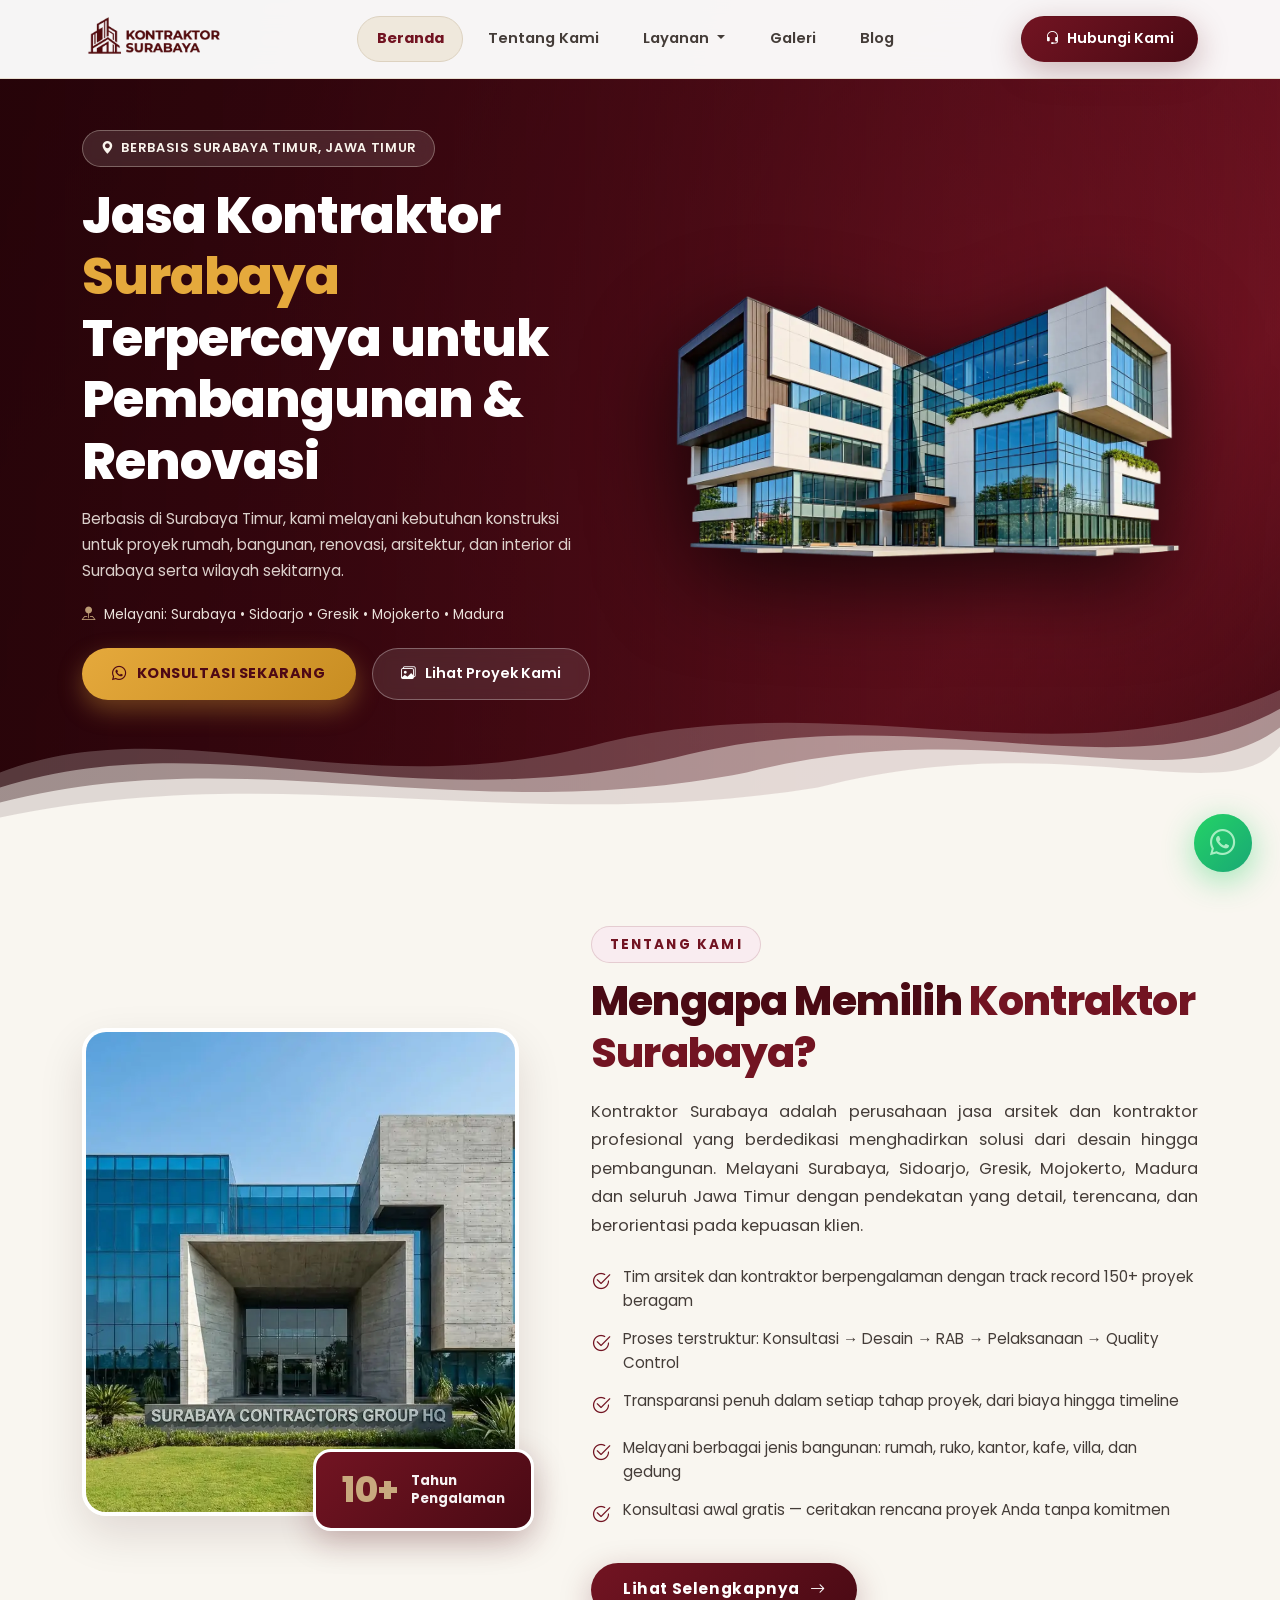
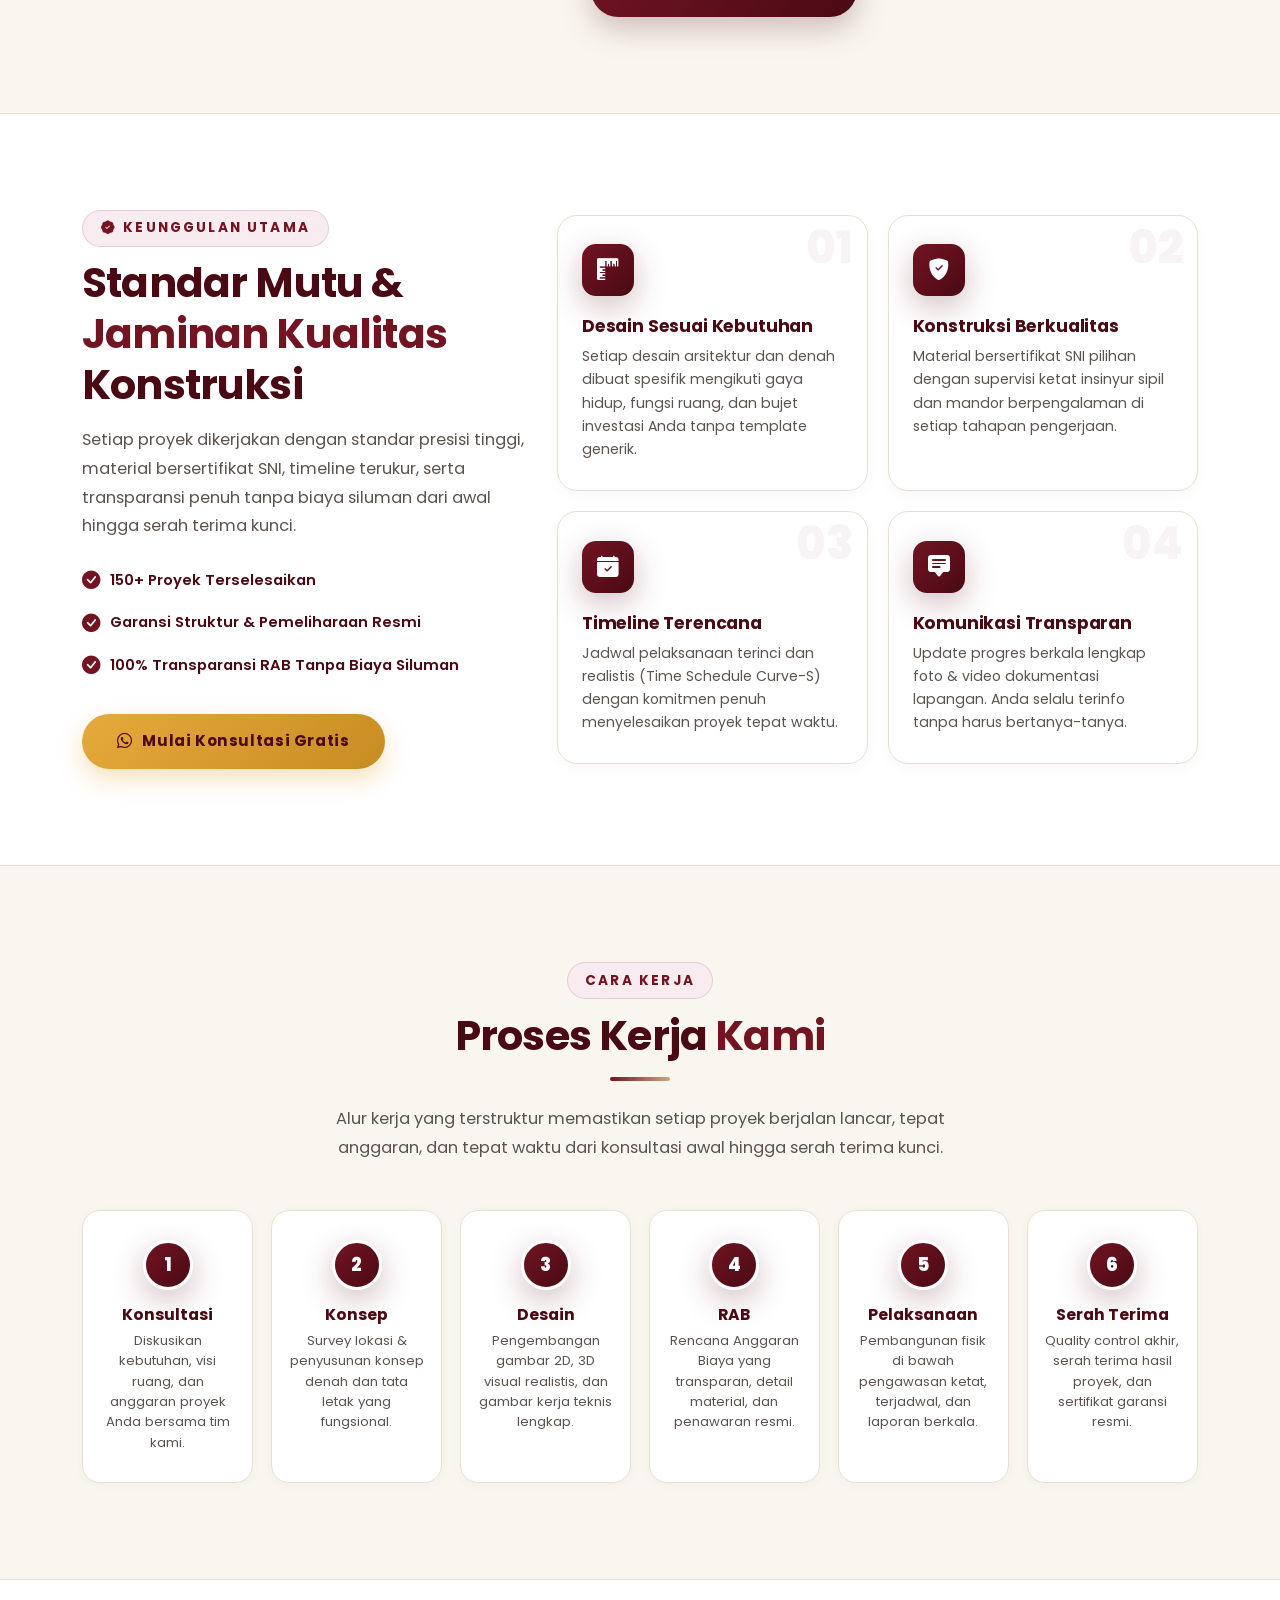
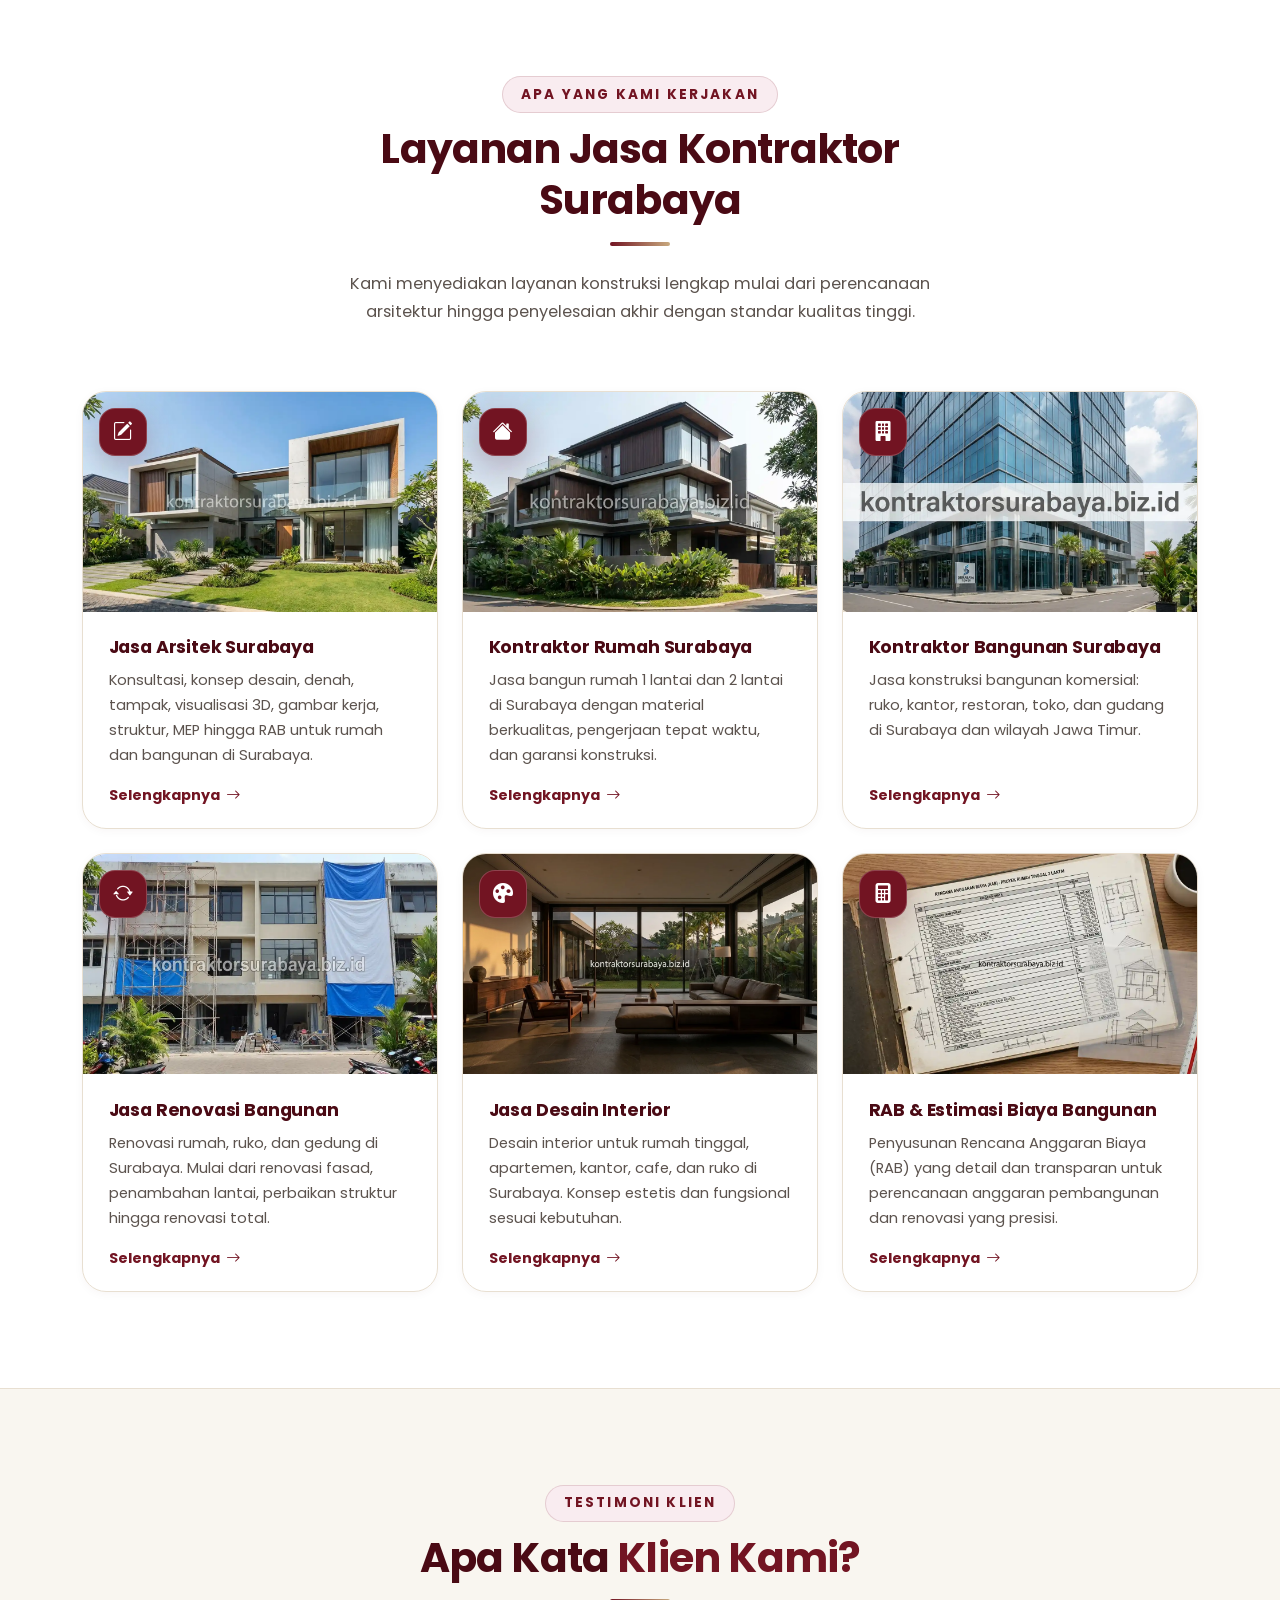
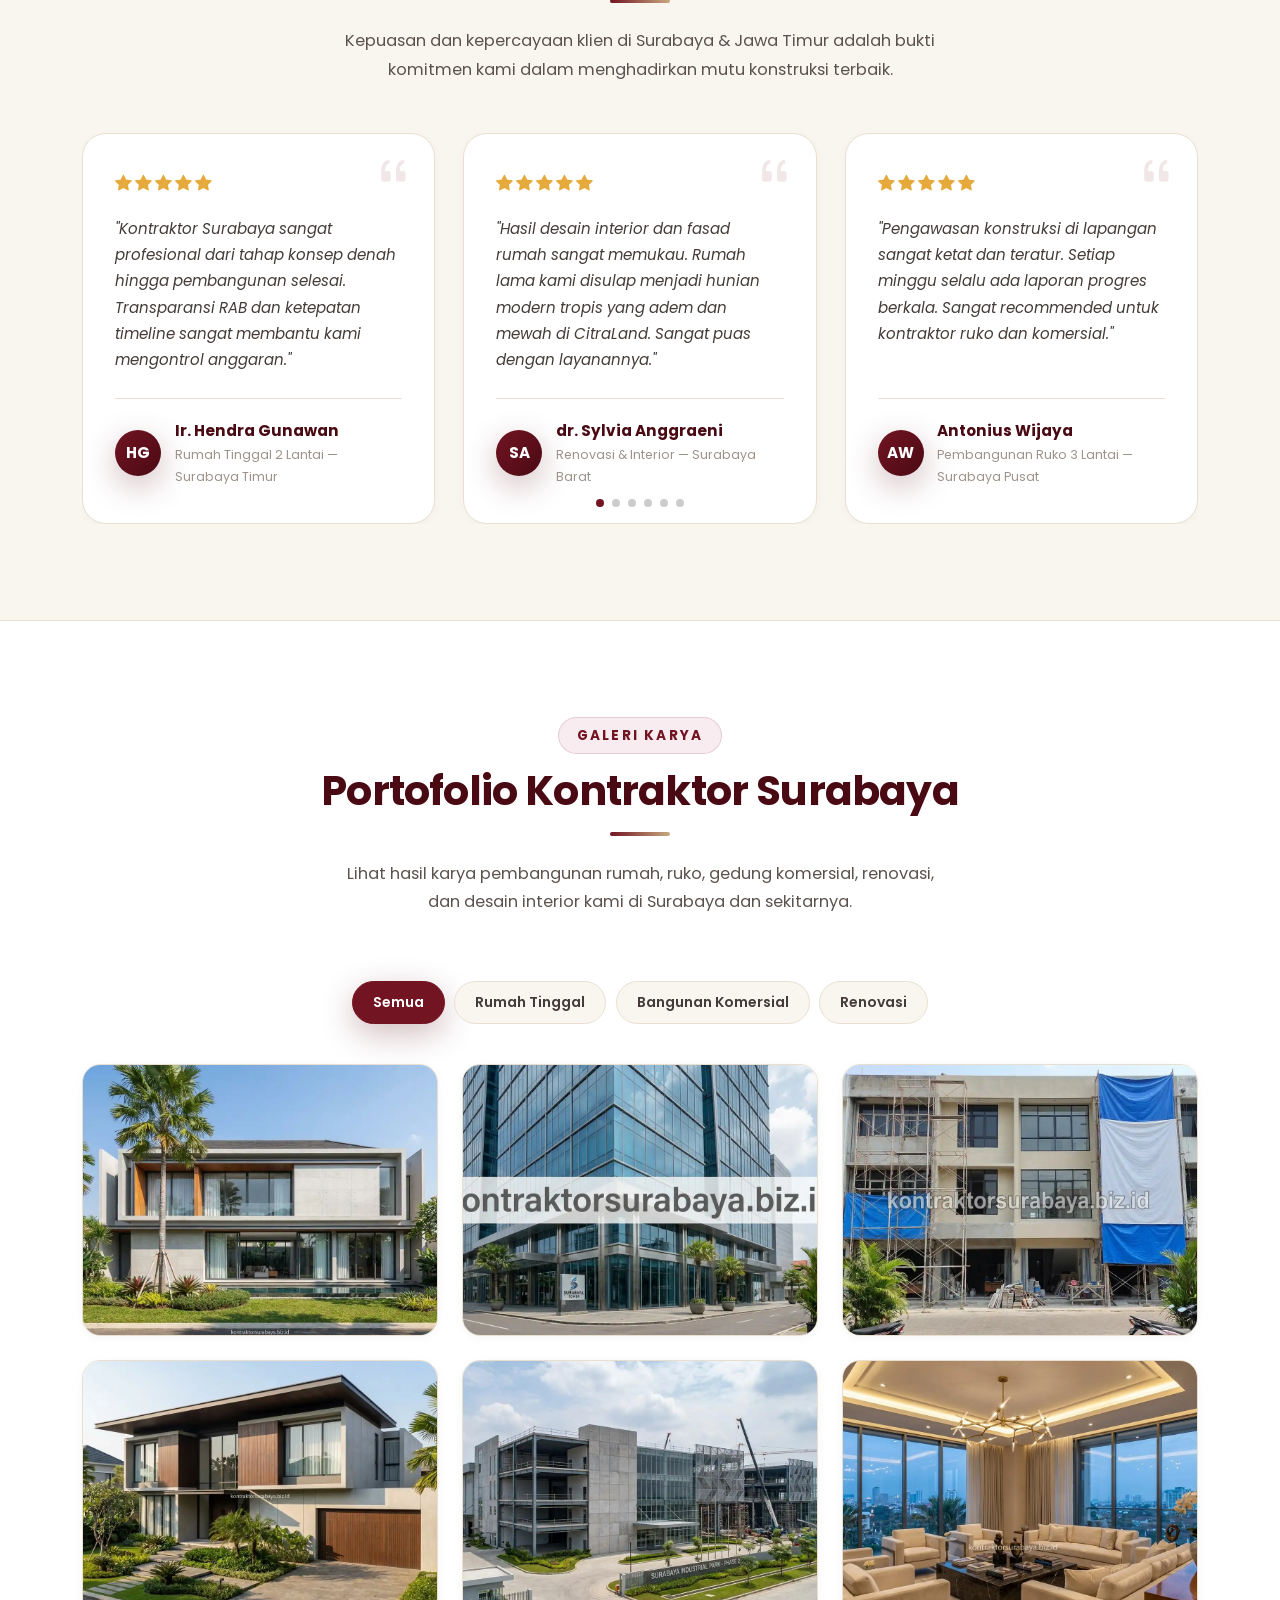
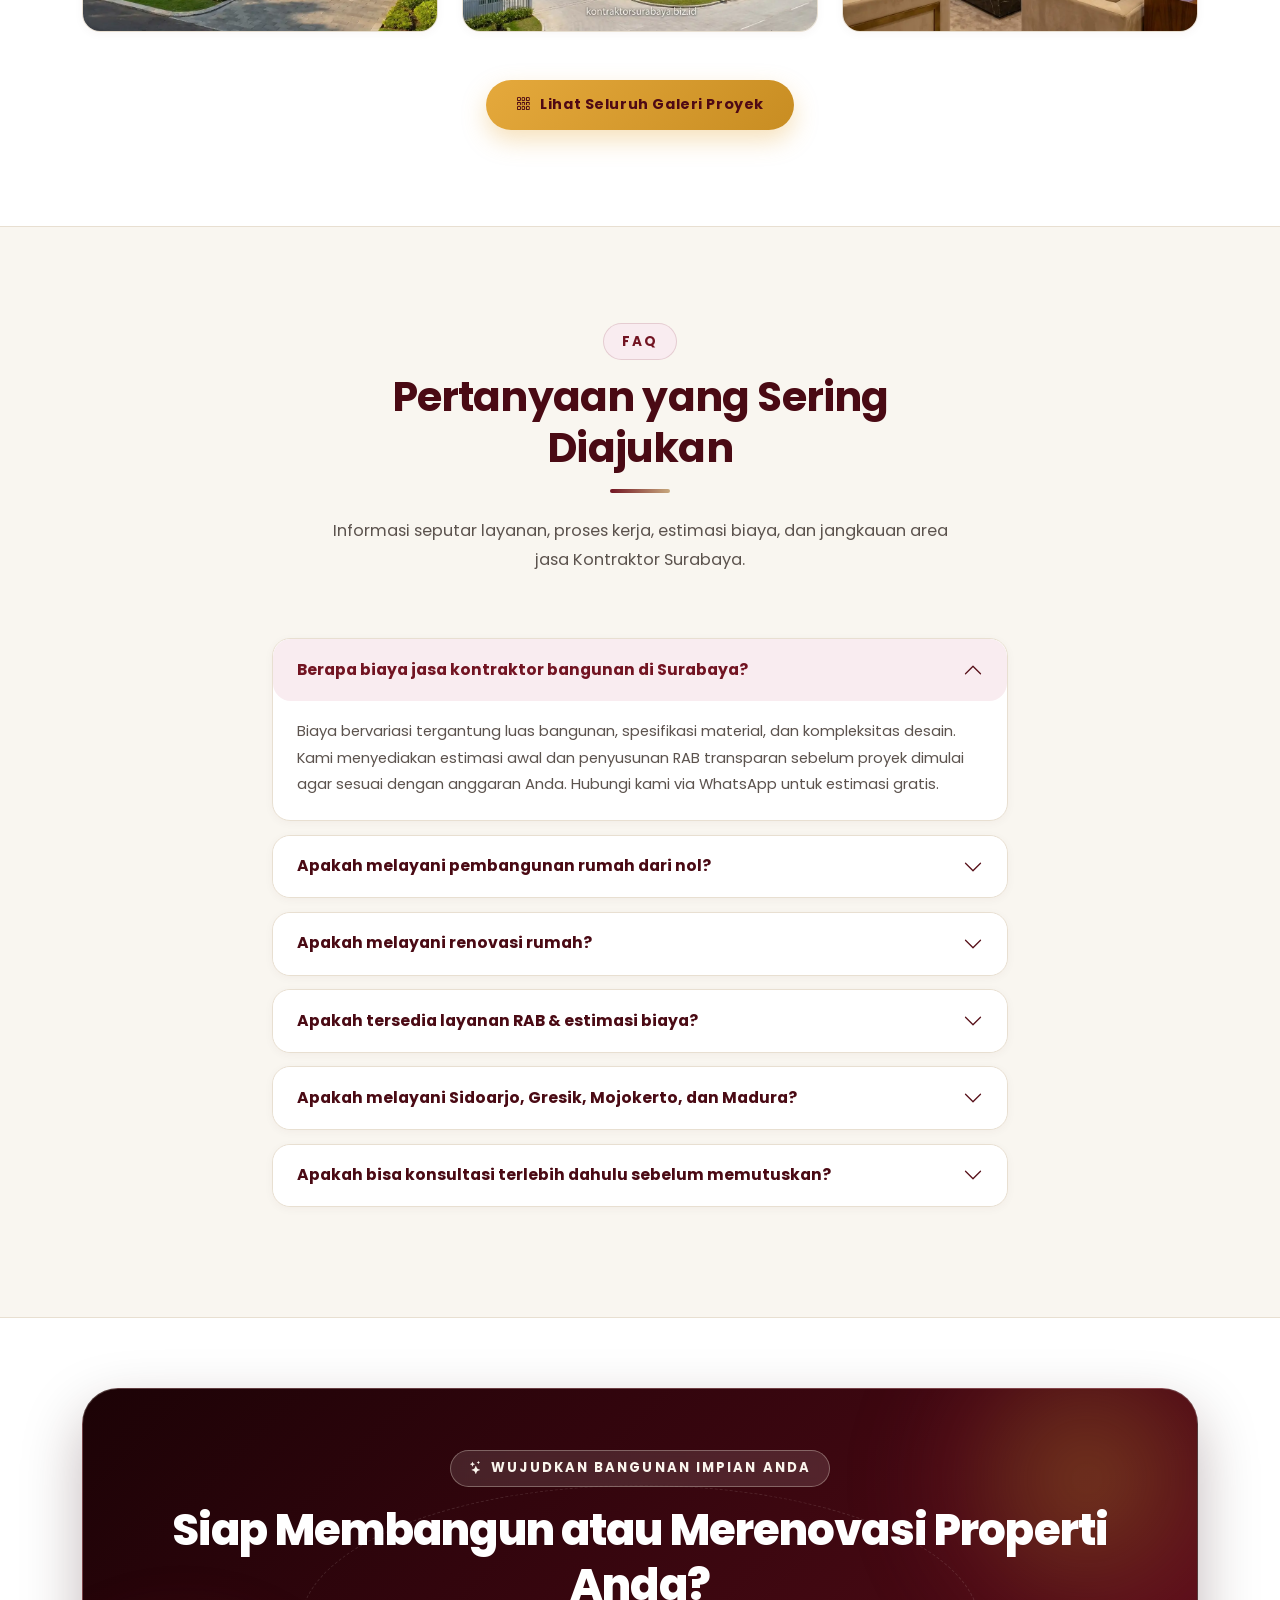
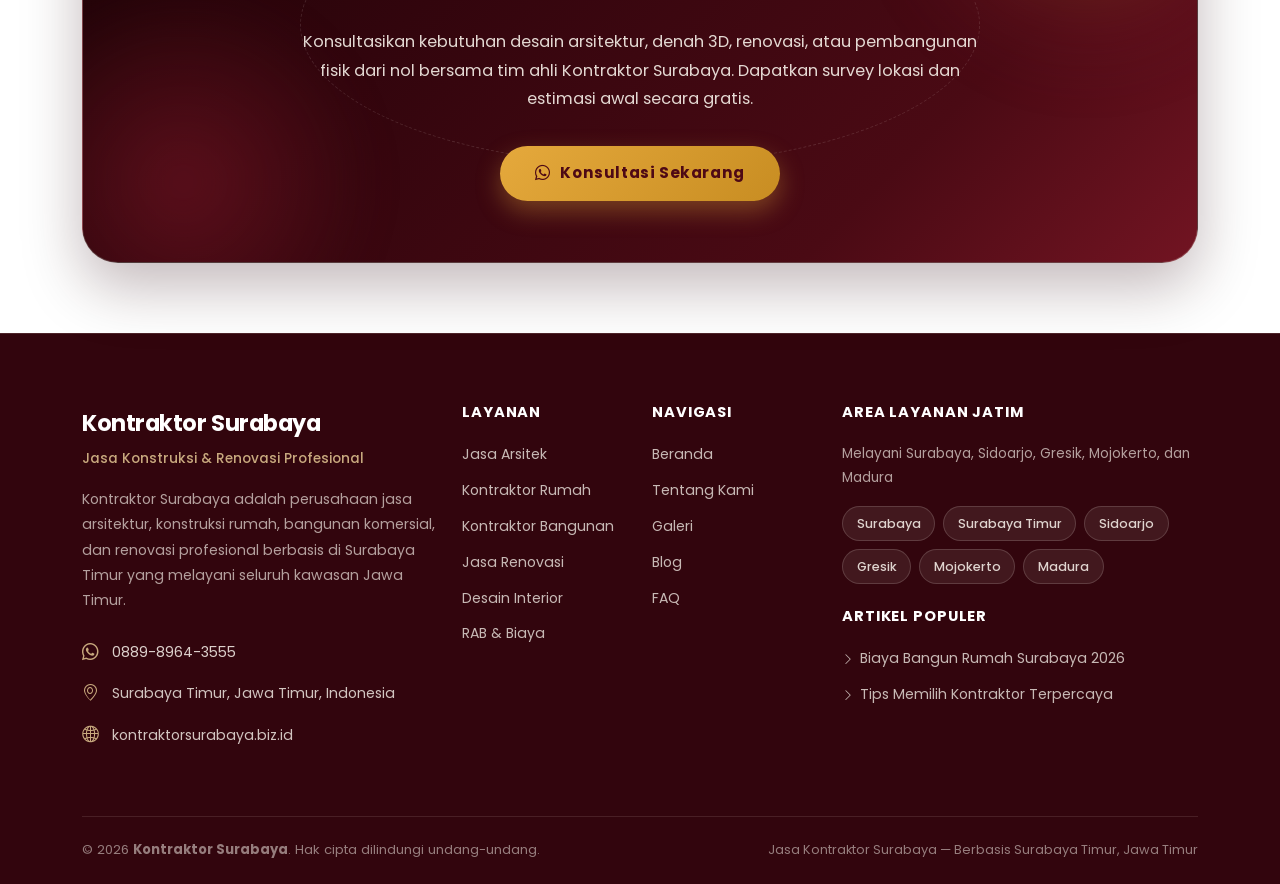
==== commit 3b6f177c: "fix: optimasisasi performance mobile" ====
--- a/index.html
+++ b/index.html
@@ -24,19 +24,32 @@
   <link rel="icon" type="image/webp" href="assets/img/favicon-logo.webp">
   <link rel="apple-touch-icon" href="assets/img/favicon-logo.webp">
 
-  <!-- Google Fonts: Poppins -->
+  <!-- Google Fonts: Poppins (High-Performance Async Preload) -->
   <link rel="preconnect" href="https://fonts.googleapis.com">
   <link rel="preconnect" href="https://fonts.gstatic.com" crossorigin>
-  <link
+  <link rel="preload" as="style"
+    href="https://fonts.googleapis.com/css2?family=Poppins:ital,wght@0,300;0,400;0,500;0,600;0,700;0,800;0,900;1,400;1,600&display=swap">
+  <link rel="stylesheet"
     href="https://fonts.googleapis.com/css2?family=Poppins:ital,wght@0,300;0,400;0,500;0,600;0,700;0,800;0,900;1,400;1,600&display=swap"
-    rel="stylesheet">
-
+    media="print" onload="this.media='all'">
+  <noscript>
+    <link rel="stylesheet"
+      href="https://fonts.googleapis.com/css2?family=Poppins:ital,wght@0,300;0,400;0,500;0,600;0,700;0,800;0,900;1,400;1,600&display=swap">
+  </noscript>
+
+  <!-- Critical Core CSS -->
   <link rel="stylesheet" href="assets/vendor/bootstrap/css/bootstrap.min.css">
-  <link rel="stylesheet" href="assets/vendor/bootstrap-icons/bootstrap-icons.min.css">
-  <link rel="stylesheet" href="assets/vendor/aos/aos.css">
-  <link rel="stylesheet" href="assets/vendor/glightbox/css/glightbox.min.css">
-  <link rel="stylesheet" href="https://cdn.jsdelivr.net/npm/swiper@11/swiper-bundle.min.css">
-  <link rel="stylesheet" href="assets/css/main.css">
+  <link rel="stylesheet" href="assets/css/main.min.css">
+
+  <!-- Non-Critical Vendor CSS (Deferred Loading to Eliminate Render-Blocking) -->
+  <link rel="preload" href="assets/vendor/bootstrap-icons/bootstrap-icons.min.css" as="style" onload="this.onload=null;this.rel='stylesheet'">
+  <noscript><link rel="stylesheet" href="assets/vendor/bootstrap-icons/bootstrap-icons.min.css"></noscript>
+  <link rel="preload" href="assets/vendor/aos/aos.css" as="style" onload="this.onload=null;this.rel='stylesheet'">
+  <noscript><link rel="stylesheet" href="assets/vendor/aos/aos.css"></noscript>
+  <link rel="preload" href="assets/vendor/glightbox/css/glightbox.min.css" as="style" onload="this.onload=null;this.rel='stylesheet'">
+  <noscript><link rel="stylesheet" href="assets/vendor/glightbox/css/glightbox.min.css"></noscript>
+  <link rel="preload" href="https://cdn.jsdelivr.net/npm/swiper@11/swiper-bundle.min.css" as="style" onload="this.onload=null;this.rel='stylesheet'">
+  <noscript><link rel="stylesheet" href="https://cdn.jsdelivr.net/npm/swiper@11/swiper-bundle.min.css"></noscript>
   <script type="application/ld+json">
   {"@context":"https://schema.org","@graph":[{"@type":"LocalBusiness","@id":"https://kontraktorsurabaya.biz.id/#business","name":"Kontraktor Surabaya","description":"Jasa kontraktor Surabaya untuk pembangunan rumah, bangunan, renovasi, arsitektur dan desain interior berbasis Surabaya Timur.","url":"https://kontraktorsurabaya.biz.id/","telephone":"+62088989643555","address":{"@type":"PostalAddress","addressLocality":"Surabaya Timur","addressRegion":"Jawa Timur","addressCountry":"ID"},"areaServed":["Surabaya","Sidoarjo","Gresik","Mojokerto","Madura"],"serviceType":["Jasa Arsitek","Kontraktor Rumah","Kontraktor Bangunan","Renovasi Bangunan","Desain Interior","RAB & Estimasi Biaya"]},{"@type":"WebSite","@id":"https://kontraktorsurabaya.biz.id/#website","url":"https://kontraktorsurabaya.biz.id/","name":"Kontraktor Surabaya","inLanguage":"id"}]}
   </script>
@@ -49,8 +62,8 @@
     <div class="container">
       <a class="navbar-brand d-flex align-items-center" href="index.html"
         aria-label="Kontraktor Surabaya - Beranda">
-        <img src="assets/img/logo-header.webp" alt="Logo Kontraktor Surabaya" class="logo-img" height="54"
-          onerror="this.style.display='none'">
+        <img src="assets/img/logo-header.webp" alt="Logo Kontraktor Surabaya" class="logo-img" width="160" height="54"
+          fetchpriority="high" onerror="this.style.display='none'">
       </a>
 
       <!-- Custom Modern Hamburger Toggler -->
@@ -169,7 +182,7 @@
         <div class="col-lg-6 hero-building-col" data-aos="fade-left" data-aos-delay="150">
           <div class="hero-building-showcase">
             <img src="assets/img/hero/hero.webp" alt="Pembangunan rumah dan gedung modern oleh Kontraktor Surabaya"
-              class="hero-building-img" loading="eager" width="900" height="700">
+              class="hero-building-img" loading="eager" fetchpriority="high" width="900" height="700">
           </div>
         </div>
 
--- a/assets/css/main.min.css
+++ b/assets/css/main.min.css
@@ -0,0 +1 @@
+@import url("https://fonts.googleapis.com/css2?family=Poppins:ital,wght@0,300;0,400;0,500;0,600;0,700;0,800;0,900;1,400;1,600&display=swap");:root{--maroon:#721422;--maroon-dark:#4A0A14;--maroon-deep:#32050D;--maroon-light:#8F1B2D;--maroon-pale:#F9ECF0;--maroon-glass:rgba(114,20,34,0.08);--cream:#F9F6F0;--cream-card:#FAF8F4;--cream-border:#E8DFD1;--cream-dark:#D8C8B0;--cream-accent:#C8A97E;--cream-text:#FAF5ED;--white:#FFFFFF;--white-glass:rgba(255,255,255,0.12);--gray-50:#F9F6F0;--gray-100:#F2ECE1;--gray-200:#E5DCD0;--gray-400:#9E938A;--gray-600:#5C534E;--gray-700:#443C38;--gray-800:#2C2523;--gray-900:#1A1514;--font-body:"Poppins",sans-serif;--font-display:"Poppins",sans-serif;--section-py:96px;--shadow-sm:0 2px 10px rgba(88,17,26,0.04);--shadow-md:0 10px 30px rgba(88,17,26,0.08);--shadow-lg:0 20px 50px rgba(56,7,14,0.14);--shadow-maroon:0 10px 32px rgba(88,17,26,0.28);--shadow-cream:0 8px 24px rgba(200,169,126,0.15);--radius-sm:12px;--radius-md:18px;--radius-lg:24px;--radius-xl:32px;--transition:all 0.35s cubic-bezier(0.4,0,0.2,1)}*,*::before,*::after{box-sizing:border-box}html{scroll-behavior:smooth;overflow-x:clip;max-width:100%;width:100%}body{font-family:var(--font-body);color:var(--gray-800);background:var(--white);line-height:1.75;overflow-x:clip;max-width:100%;width:100%;-webkit-font-smoothing:antialiased;-moz-osx-font-smoothing:grayscale}a{text-decoration:none;transition:var(--transition)}img{max-width:100%;display:block}::-webkit-scrollbar{width:7px}::-webkit-scrollbar-track{background:var(--cream)}::-webkit-scrollbar-thumb{background:var(--maroon);border-radius:4px}::-webkit-scrollbar-thumb:hover{background:var(--maroon-light)}section{padding:var(--section-py) 0;position:relative}.section-title{font-family:var(--font-display);font-size:clamp(1.85rem,3.2vw,2.6rem);font-weight:700;color:var(--maroon-dark);line-height:1.25;margin-bottom:1rem;letter-spacing:-0.02em}.section-title span{color:var(--maroon)}.section-label,.section-subtitle{font-size:0.85rem;font-weight:700;letter-spacing:0.16em;text-transform:uppercase;color:var(--maroon);margin-bottom:0.65rem;display:inline-flex;align-items:center;gap:0.4rem;background:var(--maroon-pale);padding:0.35rem 1.1rem;border-radius:50px;border:1px solid rgba(114,20,34,0.15)}.section-desc{font-size:1.02rem;color:var(--gray-600);max-width:620px;font-weight:400;line-height:1.75}.divider-maroon{width:60px;height:4px;background:linear-gradient(90deg,var(--maroon),var(--cream-accent));border-radius:4px;margin:1rem 0 1.5rem}.btn-maroon{background:linear-gradient(135deg,var(--maroon),var(--maroon-dark));color:var(--white);padding:0.85rem 2rem;border-radius:50px;font-weight:600;font-size:0.95rem;border:1px solid var(--maroon);display:inline-flex;align-items:center;gap:0.6rem;transition:var(--transition);box-shadow:var(--shadow-maroon)}.btn-maroon:hover{background:linear-gradient(135deg,var(--maroon-light),var(--maroon));color:var(--white);transform:translateY(-3px);box-shadow:0 14px 36px rgba(88,17,26,0.35);border-color:var(--maroon-light)}.btn-outline-maroon{background:transparent;color:var(--maroon);padding:0.85rem 2rem;border-radius:50px;font-weight:600;font-size:0.95rem;border:2px solid var(--maroon);display:inline-flex;align-items:center;gap:0.6rem;transition:var(--transition)}.btn-outline-maroon:hover{background:var(--maroon);color:var(--white);transform:translateY(-3px);box-shadow:var(--shadow-maroon)}.btn-cream{background:var(--cream);color:var(--maroon-dark);padding:0.85rem 2rem;border-radius:50px;font-weight:600;font-size:0.95rem;border:1px solid var(--cream-border);display:inline-flex;align-items:center;gap:0.6rem;transition:var(--transition)}.btn-cream:hover{background:var(--white);color:var(--maroon);transform:translateY(-3px);box-shadow:var(--shadow-sm)}.btn-wa{background:linear-gradient(135deg,#25D366,#128C7E);color:var(--white);padding:0.85rem 2rem;border-radius:50px;font-weight:600;font-size:0.95rem;border:none;display:inline-flex;align-items:center;gap:0.6rem;transition:var(--transition);box-shadow:0 8px 28px rgba(37,211,102,0.32)}.btn-wa:hover{background:linear-gradient(135deg,#128C7E,#25D366);color:var(--white);transform:translateY(-3px);box-shadow:0 14px 38px rgba(37,211,102,0.42)}#navbar{background:rgba(255,255,255,0.96);backdrop-filter:blur(16px);-webkit-backdrop-filter:blur(16px);border-bottom:1px solid var(--cream-border);padding:0.75rem 0;transition:box-shadow 0.3s ease,background 0.3s ease;z-index:1000}#navbar.scrolled{box-shadow:0 6px 25px rgba(56,7,14,0.08);padding:0.75rem 0;background:rgba(255,255,255,0.98)}.navbar-brand{padding-top:0;padding-bottom:0;margin-right:1.5rem;flex-shrink:0}.navbar-brand img.logo-img{height:54px;width:auto;max-height:62px;object-fit:contain;display:block}.custom-toggler{width:44px;height:44px;background:rgba(114,20,34,0.06);border:1.5px solid rgba(114,20,34,0.2) !important;border-radius:12px;display:inline-flex;flex-direction:column;align-items:center;justify-content:center;gap:5px;padding:0;transition:var(--transition);cursor:pointer}.custom-toggler:hover,.custom-toggler:focus{background:rgba(114,20,34,0.12);border-color:var(--maroon) !important}.toggler-bar{display:block;width:22px;height:2.5px;background-color:var(--maroon);border-radius:4px;transition:all 0.3s ease}.nav-link{font-size:0.92rem !important;font-weight:600 !important;color:var(--gray-700) !important;padding:0.55rem 1.15rem !important;border-radius:50px;border:1px solid transparent;transition:var(--transition);white-space:nowrap !important}.nav-link:hover{color:var(--maroon) !important;background:var(--cream);border-color:var(--cream-border)}.nav-link.active{color:var(--maroon) !important;background:#EFE8DC !important;border-color:#DDD2C0 !important;font-weight:700 !important}.dropdown-menu{display:none;border:1px solid var(--cream-border);border-radius:var(--radius-md);box-shadow:0 16px 42px rgba(74,11,20,0.13);padding:0.85rem 0.65rem;min-width:260px;border-top:3px solid var(--maroon);background:var(--white);flex-direction:column;gap:7px}.dropdown-menu.show{display:flex !important}.dropdown-divider{border-color:var(--cream-border);opacity:0.8;margin:0.45rem 0 !important}.dropdown-item{font-size:0.89rem;font-weight:500;color:var(--gray-700);border-radius:10px;padding:0.72rem 1.1rem;transition:var(--transition);display:flex;align-items:center}.dropdown-item i{transition:var(--transition)}.dropdown-item:hover,.dropdown-item:focus{background:var(--maroon-pale) !important;color:var(--maroon) !important}.dropdown-item:hover i,.dropdown-item:focus i{color:var(--maroon) !important}.dropdown-item.active,.dropdown-item:active{background:linear-gradient(135deg,var(--maroon),var(--maroon-dark)) !important;color:var(--white) !important;font-weight:600 !important}.dropdown-item.active i,.dropdown-item:active i{color:var(--cream-accent) !important}.nav-cta{background:linear-gradient(135deg,var(--maroon),var(--maroon-dark)) !important;color:var(--white) !important;border-radius:50px !important;padding:0.6rem 1.45rem !important;font-size:0.9rem !important;box-shadow:var(--shadow-maroon);white-space:nowrap !important;display:inline-flex !important;align-items:center;gap:0.5rem}.nav-cta:hover{background:linear-gradient(135deg,var(--maroon-light),var(--maroon)) !important;color:var(--white) !important;transform:translateY(-2px)}@media (min-width:992px){.navbar-nav .nav-item.dropdown:hover>.dropdown-menu{display:flex !important;opacity:1;visibility:visible;transform:translateY(0);pointer-events:auto}.navbar-nav .nav-item.dropdown>.dropdown-menu{display:flex;opacity:0;visibility:hidden;transform:translateY(8px);transition:opacity 0.22s cubic-bezier(0.16,1,0.3,1),transform 0.22s cubic-bezier(0.16,1,0.3,1),visibility 0.22s cubic-bezier(0.16,1,0.3,1);margin-top:0.35rem}.navbar-nav .nav-item.dropdown>.dropdown-menu.show{display:flex !important;opacity:1;visibility:visible;transform:translateY(0)}#navbar .offcanvas{position:static !important;display:flex !important;flex-direction:row !important;width:auto !important;height:auto !important;visibility:visible !important;background:transparent !important;border:none !important;box-shadow:none !important;transform:none !important;flex-grow:1 !important}#navbar .offcanvas-body{display:flex !important;flex-direction:row !important;align-items:center !important;justify-content:space-between !important;padding:0 !important;width:100% !important}#navbar .navbar-nav{display:flex !important;flex-direction:row !important;align-items:center !important;margin-left:auto !important;margin-right:auto !important;gap:0.35rem !important}}@media (max-width:991.98px){#navbar{padding:0.65rem 0}.navbar-brand img.logo-img{height:52px;max-height:56px}#navbar .offcanvas-end{position:fixed !important;top:0 !important;bottom:0 !important;right:0 !important;width:320px !important;max-width:85vw !important;height:100vh !important;background-color:#FFFFFF !important;border-left:1px solid var(--cream-border) !important;box-shadow:-10px 0 30px rgba(0,0,0,0.15) !important;z-index:1060 !important;display:flex !important;flex-direction:column !important}#navbar .offcanvas-header{background:var(--cream) !important;border-bottom:1px solid var(--cream-border) !important;padding:1.1rem 1.4rem !important;flex-shrink:0 !important}.drawer-title{font-size:1.05rem !important;font-weight:700 !important;color:var(--maroon) !important;letter-spacing:-0.01em}.btn-drawer-close{width:38px;height:38px;border-radius:50% !important;background:var(--maroon-pale) !important;color:var(--maroon) !important;border:1.5px solid rgba(114,20,34,0.18) !important;display:inline-flex !important;align-items:center;justify-content:center;font-size:1.05rem;transition:var(--transition);cursor:pointer;padding:0;line-height:1}.btn-drawer-close:hover,.btn-drawer-close:focus{background:var(--maroon) !important;color:var(--white) !important;transform:rotate(90deg)}#navbar .offcanvas-body{padding:1.4rem 1.3rem !important;display:flex !important;flex-direction:column !important;flex-grow:1 !important;overflow-y:auto !important;background:#FFFFFF !important;text-align:left !important}#navbar .navbar-nav{display:flex !important;flex-direction:column !important;align-items:stretch !important;width:100% !important;gap:0.35rem !important;margin-bottom:1.5rem !important}#navbar .navbar-nav .nav-item{width:100% !important}#navbar .navbar-nav .nav-link{display:block !important;width:100% !important;text-align:left !important;font-size:1rem !important;font-weight:600 !important;color:#2D050C !important;padding:0.75rem 1rem !important;border-radius:12px !important;background:transparent;border:1px solid transparent}#navbar .navbar-nav .nav-link:hover,#navbar .navbar-nav .nav-link.active{background:var(--maroon-pale) !important;color:var(--maroon) !important;font-weight:700 !important;border-color:rgba(114,20,34,0.12) !important}#navbar .dropdown-menu{display:none;position:static !important;transform:none !important;background:#FAF8F4 !important;border:1px solid var(--cream-border) !important;box-shadow:none !important;border-radius:12px !important;padding:0.35rem 0.3rem !important;margin-top:0.25rem !important;width:100% !important;flex-direction:column;gap:2px !important}#navbar .dropdown-menu.show{display:flex !important}#navbar .dropdown-divider{margin:0.25rem 0.3rem !important}#navbar .dropdown-item{text-align:left !important;padding:0.45rem 0.75rem !important;font-size:0.88rem !important;color:var(--gray-800) !important;border-radius:8px !important}#navbar .dropdown-item:hover,#navbar .dropdown-item:focus{background:var(--maroon-pale) !important;color:var(--maroon) !important}#navbar .dropdown-item.active,#navbar .dropdown-item:active{background:linear-gradient(135deg,var(--maroon),var(--maroon-dark)) !important;color:#FFFFFF !important;font-weight:600 !important}#navbar .dropdown-item.active i,#navbar .dropdown-item:active i{color:#E5A93C !important}#navbar .nav-cta{display:flex !important;width:100% !important;justify-content:center !important;padding:0.85rem 1.5rem !important;font-size:0.95rem !important;border-radius:50px !important}}#hero{min-height:auto;position:relative;display:flex;align-items:flex-end;overflow:hidden;background:var(--maroon-deep);padding:0}.hero-bg{position:absolute;inset:0;background:radial-gradient(circle at 75% 35%,rgba(143,27,45,0.6) 0%,transparent 65%),linear-gradient(135deg,#2D050C 0%,#4D0A16 40%,#721422 75%,#250409 100%);background-size:cover;background-position:center;transform:translateZ(0);backface-visibility:hidden}.hero-overlay{position:absolute;inset:0;background:linear-gradient(90deg,rgba(37,4,9,0.88) 0%,rgba(55,7,15,0.72) 45%,rgba(65,8,18,0.25) 100%);transform:translateZ(0)}.hero-container{z-index:3;width:100%}.min-vh-100-hero{min-height:auto;padding-top:110px}.hero-content{position:relative;z-index:10;padding-top:20px;padding-bottom:130px}.hero-badge{display:inline-flex;align-items:center;justify-content:center;gap:0.45rem;background:rgba(249,246,240,0.12);border:1px solid rgba(232,223,209,0.35);color:var(--cream-text);font-size:0.8rem;font-weight:600;letter-spacing:0.05em;text-transform:uppercase;padding:0.4rem 1.1rem;border-radius:50px;margin-bottom:1.1rem;backdrop-filter:blur(8px);white-space:nowrap}.hero-title{font-family:var(--font-display);font-size:clamp(2rem,4.2vw,3.2rem);font-weight:800;color:var(--white);line-height:1.2;margin-bottom:0.9rem;letter-spacing:-0.02em}.hero-title .highlight{color:#E5A93C}.hero-desc{font-size:0.96rem;color:rgba(250,245,237,0.85);max-width:520px;margin-bottom:1.3rem;line-height:1.68;font-weight:400}.hero-location{display:block;font-size:0.86rem;color:var(--cream-text);margin-bottom:1.4rem;opacity:0.92;line-height:1.5}.hero-location i{color:#E5A93C;display:inline-block;vertical-align:middle}.btn-hero-cta{background:linear-gradient(135deg,#E5A93C,#C88D22);color:#4E0915 !important;font-weight:700;font-size:0.9rem;letter-spacing:0.04em;padding:0.8rem 1.9rem;border-radius:50px;border:none;display:inline-flex;align-items:center;gap:0.6rem;box-shadow:0 10px 25px rgba(229,169,60,0.35);transition:var(--transition)}.btn-hero-cta:hover{background:linear-gradient(135deg,#F0B84D,#D89828);color:#2D050B !important;transform:translateY(-3px);box-shadow:0 14px 34px rgba(229,169,60,0.45)}.btn-hero-outline{background:rgba(255,255,255,0.1);backdrop-filter:blur(8px);color:var(--white) !important;font-weight:600;font-size:0.9rem;padding:0.8rem 1.75rem;border-radius:50px;border:1px solid rgba(255,255,255,0.3);display:inline-flex;align-items:center;gap:0.6rem;transition:var(--transition)}.btn-hero-outline:hover{background:rgba(255,255,255,0.2);border-color:var(--cream-text);color:var(--white) !important;transform:translateY(-3px)}.hero-stats{display:flex;gap:1.8rem;margin-top:1.3rem;flex-wrap:wrap;position:relative;z-index:10}.hero-stat-num{font-family:var(--font-display);font-size:1.85rem;font-weight:800;color:var(--cream-text);line-height:1;display:block}.hero-stat-label{font-size:0.76rem;color:rgba(250,245,237,0.7);margin-top:0.2rem;font-weight:500}.hero-building-col{position:relative;z-index:3;align-self:center;padding-top:10px;padding-bottom:90px;margin-bottom:0}.hero-building-showcase{position:relative;width:100%;display:flex;justify-content:flex-end;align-items:center}.hero-building-img{width:100%;max-width:720px;height:auto;max-height:540px;object-fit:contain;object-position:center right;display:block;filter:drop-shadow(0 25px 45px rgba(0,0,0,0.7));transform:translateY(-10px);transition:transform 0.6s ease;margin-bottom:0}.hero-building-showcase:hover .hero-building-img{transform:translateY(-16px) scale(1.02)}.hero-bottom-curve{position:absolute;bottom:0;left:0;right:0;width:100%;line-height:0;z-index:2;margin-bottom:-10px;pointer-events:none;transform:translateZ(0)}.hero-bottom-curve svg{position:relative;display:block;width:100%;height:180px;transform:translateZ(0)}#about{background:var(--cream);padding:var(--section-py) 0;border-bottom:1px solid var(--cream-border)}.about-img-wrap{position:relative;border-radius:var(--radius-lg);overflow:visible}.about-img-main{border-radius:var(--radius-lg);overflow:hidden;box-shadow:0 18px 45px rgba(45,5,12,0.12);border:4px solid var(--white)}.about-img-main img{width:100%;height:480px;object-fit:cover;display:block;transition:transform 0.6s ease}.about-img-wrap:hover .about-img-main img{transform:scale(1.04)}.about-badge-float{position:absolute;bottom:-15px;right:-15px;background:linear-gradient(135deg,var(--maroon),var(--maroon-dark));color:var(--white);padding:1.25rem 1.6rem;border-radius:var(--radius-md);box-shadow:var(--shadow-maroon);border:3px solid var(--white);display:flex;align-items:center;gap:0.85rem;z-index:3}.about-badge-float .abyear{font-family:var(--font-display);font-size:2.2rem;font-weight:800;line-height:1;color:var(--cream-accent)}.about-badge-float .ablabel{font-size:0.82rem;font-weight:700;line-height:1.35;color:rgba(255,255,255,0.95)}.about-content{position:relative}@media (min-width:992px){.about-content{padding-left:2.25rem}}@media (min-width:1200px){.about-content{padding-left:3.25rem}}.about-content .section-label{font-size:0.85rem;font-weight:700;letter-spacing:0.16em;text-transform:uppercase;color:var(--maroon);margin-bottom:0.75rem;display:inline-block;background:var(--maroon-pale);padding:0.35rem 1.1rem;border-radius:50px;border:1px solid rgba(114,20,34,0.15)}.about-content .section-title{font-size:clamp(1.85rem,3.2vw,2.6rem);font-weight:800;color:var(--maroon-dark);line-height:1.25;margin-bottom:1.25rem;letter-spacing:-0.02em}.about-content .section-title span{color:var(--maroon)}.about-content .section-desc{text-align:justify;text-justify:inter-word;color:var(--gray-700);line-height:1.75}.about-list{list-style:none;padding:0;margin:1.5rem 0 2rem;display:flex;flex-direction:column;gap:0.85rem}.about-list li{display:flex;align-items:flex-start;gap:0.75rem;font-size:0.95rem;color:var(--gray-700);line-height:1.6}.about-list li i{color:var(--maroon);font-size:1.25rem;flex-shrink:0;margin-top:1px}#why-choose,#mengapa{background:var(--white);padding:var(--section-py) 0;border-bottom:1px solid var(--cream-border);position:relative}.why-highlights{display:flex;flex-direction:column;gap:0.65rem}.why-highlight-pill{display:inline-flex;align-items:center;gap:0.6rem;font-size:0.92rem;font-weight:600;color:var(--maroon-dark)}.why-highlight-pill i{color:var(--maroon);font-size:1.15rem}.why-feature-grid{display:grid;grid-template-columns:repeat(2,1fr);gap:1.25rem}.why-feature-card{background:var(--white);border:1px solid var(--cream-border);border-radius:20px;padding:1.8rem 1.5rem;position:relative;overflow:hidden;transition:all 0.35s cubic-bezier(0.165,0.84,0.44,1);box-shadow:0 4px 16px rgba(88,17,26,0.03);display:flex;flex-direction:column;height:100%}.why-feature-card:hover{transform:translateY(-6px);border-color:var(--maroon);box-shadow:0 16px 36px rgba(114,20,34,0.09);background:#FCFBF9}.why-card-number{position:absolute;top:10px;right:14px;font-family:var(--font-display);font-size:2.8rem;font-weight:800;color:rgba(114,20,34,0.05);line-height:1;pointer-events:none;transition:var(--transition)}.why-feature-card:hover .why-card-number{color:rgba(114,20,34,0.12);transform:scale(1.08)}.why-card-top{display:flex;align-items:center;justify-content:space-between;margin-bottom:1.25rem;position:relative;z-index:2}.why-icon-box{width:52px;height:52px;border-radius:14px;background:linear-gradient(135deg,var(--maroon),var(--maroon-dark));color:var(--white);display:flex;align-items:center;justify-content:center;font-size:1.35rem;box-shadow:var(--shadow-maroon);transition:var(--transition)}.why-feature-card:hover .why-icon-box{transform:scale(1.06);background:linear-gradient(135deg,var(--maroon-light),var(--maroon))}.why-step-tag{font-size:0.76rem;font-weight:700;letter-spacing:0.08em;text-transform:uppercase;color:var(--maroon);background:var(--maroon-pale);padding:0.25rem 0.75rem;border-radius:50px;border:1px solid rgba(114,20,34,0.12)}.why-card-title{font-size:1.08rem;font-weight:700;color:var(--maroon-dark);margin-bottom:0.5rem;position:relative;z-index:2;letter-spacing:-0.01em}.why-card-desc{font-size:0.88rem;color:var(--gray-600);line-height:1.65;margin:0;position:relative;z-index:2}@media (max-width:767.98px){.why-feature-grid{grid-template-columns:1fr;gap:1rem}}.why-card{background:var(--white);border:1px solid var(--cream-border);border-radius:var(--radius-md);padding:1.35rem 1.4rem;margin-bottom:1.1rem;display:flex;gap:1.25rem;align-items:flex-start;transition:var(--transition);box-shadow:0 4px 16px rgba(88,17,26,0.04)}.why-card:last-child{margin-bottom:0}.why-card:hover{transform:translateY(-4px);border-color:var(--maroon);box-shadow:0 12px 28px rgba(88,17,26,0.08)}.why-icon{width:52px;height:52px;border-radius:14px;background:linear-gradient(135deg,var(--maroon),var(--maroon-dark));color:var(--white);display:flex;align-items:center;justify-content:center;font-size:1.4rem;flex-shrink:0;box-shadow:var(--shadow-maroon)}.why-title{font-size:1.05rem;font-weight:700;color:var(--maroon-dark);margin-bottom:0.35rem}.why-desc{font-size:0.92rem;color:var(--gray-600);line-height:1.65;margin:0}.feature-item{display:flex;gap:1.25rem;margin-bottom:1.8rem;align-items:flex-start}.feature-item:last-child{margin-bottom:0}.feature-icon{width:54px;height:54px;background:linear-gradient(135deg,var(--maroon),var(--maroon-dark));color:var(--white);border-radius:var(--radius-sm);display:flex;align-items:center;justify-content:center;font-size:1.45rem;flex-shrink:0;box-shadow:var(--shadow-maroon)}.feature-title{font-weight:700;font-size:1.05rem;color:var(--maroon-dark);margin-bottom:0.35rem}.feature-desc{font-size:0.92rem;color:var(--gray-600);line-height:1.7;margin:0}.stats-grid{display:grid;grid-template-columns:1fr 1fr;gap:1.2rem}.stat-box{border-radius:var(--radius-md);padding:1.8rem 1.4rem;text-align:center;transition:var(--transition)}.stat-box:hover{transform:translateY(-4px)}.stat-box-primary{background:linear-gradient(135deg,var(--maroon),var(--maroon-dark));color:var(--white);box-shadow:var(--shadow-maroon)}.stat-box-dark{background:var(--cream);color:var(--maroon-dark);border:1px solid var(--cream-border)}.stat-box-num{font-family:var(--font-display);font-size:2.4rem;font-weight:800;line-height:1;display:block}.stat-box-primary .stat-box-num{color:var(--cream-text)}.stat-box-dark .stat-box-num{color:var(--maroon)}.stat-box-label{font-size:0.85rem;font-weight:600;margin-top:0.45rem;display:block}.stat-box-primary .stat-box-label{color:rgba(250,245,237,0.85)}.stat-box-dark .stat-box-label{color:var(--gray-600)}#proses{background:var(--cream);padding:var(--section-py) 0;border-bottom:1px solid var(--cream-border)}.proses-steps{display:grid;grid-template-columns:repeat(6,1fr);gap:1.1rem;margin-top:2.2rem}.proses-step{background:var(--white);border:1px solid var(--cream-border);border-radius:var(--radius-md);padding:1.8rem 1rem;text-align:center;transition:var(--transition);box-shadow:var(--shadow-sm);display:flex;flex-direction:column;align-items:center;height:100%}.proses-step:hover{transform:translateY(-6px);box-shadow:var(--shadow-md);border-color:var(--maroon)}.proses-num{width:50px;height:50px;border-radius:50%;background:linear-gradient(135deg,var(--maroon),var(--maroon-dark));color:var(--white);display:flex;align-items:center;justify-content:center;font-weight:800;font-size:1.15rem;margin-bottom:1rem;box-shadow:var(--shadow-maroon);border:3px solid var(--white)}.proses-title{font-weight:700;font-size:0.98rem;color:var(--maroon-dark);margin-bottom:0.4rem}.proses-desc{font-size:0.82rem;color:var(--gray-600);line-height:1.55;margin:0}@media (max-width:1199.98px){.proses-steps{grid-template-columns:repeat(3,1fr)}}@media (max-width:991.98px){.proses-steps{display:flex;overflow-x:auto;scroll-snap-type:x mandatory;-webkit-overflow-scrolling:touch;gap:1rem;padding:0.5rem 0.5rem 1.25rem 0.5rem;scrollbar-width:none;margin-top:1.5rem}.proses-steps::-webkit-scrollbar{display:none}.proses-step{flex:0 0 240px;max-width:260px;scroll-snap-align:center;border-radius:18px;padding:1.6rem 1.2rem;height:auto;min-height:220px}.proses-swipe-hint{font-size:0.78rem;opacity:0.8}}@media (max-width:575.98px){.proses-step{flex:0 0 78%;max-width:82%}}#layanan{background:var(--white);padding:var(--section-py) 0;border-bottom:1px solid var(--cream-border)}.service-card{background:var(--white);border-radius:var(--radius-lg);overflow:hidden;box-shadow:var(--shadow-sm);transition:var(--transition);height:100%;border:1px solid var(--cream-border);display:flex;flex-direction:column;cursor:pointer}.service-card:hover{transform:translateY(-8px);box-shadow:var(--shadow-md);border-color:var(--maroon)}.service-card-img{position:relative;overflow:hidden;height:220px;display:block;text-decoration:none}.service-card-img img{width:100%;height:100%;object-fit:cover;transition:transform 0.6s ease;display:block}.service-card:hover .service-card-img img{transform:scale(1.08)}.service-icon-badge{position:absolute;top:16px;left:16px;width:48px;height:48px;background:var(--maroon);color:var(--white);border-radius:16px;display:flex;align-items:center;justify-content:center;font-size:1.25rem;box-shadow:var(--shadow-maroon);border:1px solid rgba(255,255,255,0.2);z-index:2}.service-card-body{padding:1.6rem;flex:1;display:flex;flex-direction:column}.service-card-title{font-weight:700;font-size:1.1rem;color:var(--maroon-dark);margin-bottom:0.6rem;letter-spacing:-0.01em}.service-card-title a{color:var(--maroon-dark);text-decoration:none;transition:var(--transition)}.service-card:hover .service-card-title a,.service-card-title a:hover{color:var(--maroon)}.service-card-desc{font-size:0.92rem;color:var(--gray-600);line-height:1.7;flex:1;margin-bottom:1.25rem}.service-card-link{font-size:0.9rem;font-weight:700;color:var(--maroon);display:inline-flex;align-items:center;gap:0.4rem;transition:var(--transition);text-decoration:none;margin:0;line-height:1}.service-card:hover .service-card-link,.service-card-link:hover{gap:0.65rem;color:var(--maroon-light)}.btn-card-wa{display:inline-flex;align-items:center;justify-content:center;gap:0.42rem;background:#25D366;color:#FFFFFF !important;font-size:0.84rem;font-weight:600;padding:0.42rem 1.05rem;border-radius:50px;text-decoration:none !important;box-shadow:0 3px 12px rgba(37,211,102,0.28);border:1px solid #20BD5A;transition:all 0.25s ease;line-height:1;margin:0}.btn-card-wa:hover{background:#1EBE5D;color:#FFFFFF !important;transform:translateY(-2px);box-shadow:0 6px 16px rgba(37,211,102,0.4)}.btn-card-wa i{font-size:0.95rem;color:#FFFFFF !important;line-height:1}#testimoni{background:var(--cream);padding:var(--section-py) 0;border-bottom:1px solid var(--cream-border)}.testimonials-slider{overflow:hidden;padding:15px 5px 45px}.testimonials-slider .swiper-wrapper{display:flex;align-items:stretch}.testimonials-slider .swiper-slide{height:auto;display:flex}.testimonial-card{background:var(--white);border:1px solid var(--cream-border);border-radius:var(--radius-lg);padding:2.2rem 2rem;width:100%;height:100%;display:flex;flex-direction:column;justify-content:space-between;box-shadow:var(--shadow-sm);transition:var(--transition);position:relative;overflow:hidden}.testimonial-card:hover{transform:translateY(-6px);box-shadow:var(--shadow-md);border-color:var(--maroon)}.testimonial-quote-badge{position:absolute;top:1.2rem;right:1.4rem;font-size:2.4rem;line-height:1;color:rgba(114,20,34,0.1);pointer-events:none}.testimonial-stars{color:#E5A93C;font-size:1.05rem;margin-bottom:1.1rem;display:flex;gap:3px}.testimonial-quote{font-size:0.94rem;color:var(--gray-700);font-style:italic;line-height:1.75;margin-bottom:1.5rem;flex:1}.testimonial-user{display:flex;align-items:center;gap:0.85rem;padding-top:1.2rem;border-top:1px solid var(--cream-border)}.testimonial-avatar{width:46px;height:46px;border-radius:50%;background:linear-gradient(135deg,var(--maroon),var(--maroon-dark));color:var(--white);display:flex;align-items:center;justify-content:center;font-weight:700;font-size:0.95rem;flex-shrink:0;box-shadow:var(--shadow-maroon)}.testimonial-name{font-weight:700;font-size:0.95rem;color:var(--maroon-dark);margin:0}.testimonial-project{font-size:0.78rem;color:var(--gray-400);margin:0}.swiper-pagination-bullet{background:var(--gray-400);opacity:0.5;transition:var(--transition)}.swiper-pagination-bullet-active{background:var(--maroon) !important;opacity:1;width:26px;border-radius:6px}#portfolio{background:var(--white);padding:var(--section-py) 0;border-bottom:1px solid var(--cream-border)}.portfolio-filters{display:flex;gap:0.6rem;flex-wrap:wrap;justify-content:center;margin-bottom:2.5rem}.filter-btn{background:var(--cream);color:var(--gray-700);border:1px solid var(--cream-border);border-radius:50px;padding:0.5rem 1.25rem;font-size:0.88rem;font-weight:600;cursor:pointer;transition:var(--transition)}.filter-btn:hover,.filter-btn.active{background:var(--maroon);color:var(--white);border-color:var(--maroon);box-shadow:var(--shadow-maroon)}.portfolio-item{position:relative;border-radius:var(--radius-md);overflow:hidden;cursor:pointer;border:1px solid var(--cream-border);box-shadow:var(--shadow-sm);display:block}.portfolio-item img{width:100%;height:270px;object-fit:cover;transition:transform 0.6s ease;display:block}.portfolio-item:hover img{transform:scale(1.08)}.portfolio-overlay{position:absolute;inset:0;background:linear-gradient(to top,rgba(36,4,8,0.9) 0%,rgba(56,7,14,0.4) 60%,transparent 100%);opacity:0;transition:var(--transition);display:flex;align-items:flex-end;padding:1.35rem}.portfolio-item:hover .portfolio-overlay{opacity:1}.portfolio-overlay-title{font-weight:700;font-size:1rem;color:var(--white);margin-bottom:0.25rem}.portfolio-overlay-cat{font-size:0.8rem;color:var(--cream-accent);font-weight:500}.portfolio-zoom-btn{position:absolute;top:16px;right:16px;width:42px;height:42px;background:rgba(255,255,255,0.2);backdrop-filter:blur(8px);border-radius:50%;display:flex;align-items:center;justify-content:center;color:var(--white);font-size:1.15rem;opacity:0;transition:var(--transition)}.portfolio-item:hover .portfolio-zoom-btn{opacity:1}#faq{background:var(--cream);padding:var(--section-py) 0;border-bottom:1px solid var(--cream-border)}.faq-wrap .accordion-item{background:var(--white);border:1px solid var(--cream-border);border-radius:var(--radius-md) !important;margin-bottom:0.85rem;overflow:hidden;box-shadow:var(--shadow-sm)}.faq-wrap .accordion-button{background:var(--white);font-weight:700;font-size:0.98rem;color:var(--maroon-dark);padding:1.3rem 1.5rem;border-radius:var(--radius-md) !important;transition:var(--transition)}.faq-wrap .accordion-button:not(.collapsed){background:var(--maroon-pale);color:var(--maroon);box-shadow:none}.faq-wrap .accordion-button::after{background-image:url("data:image/svg+xml,%3csvg xmlns='http://www.w3.org/2000/svg' viewBox='0 0 16 16' fill='%2358111A'%3e%3cpath fill-rule='evenodd' d='M1.646 4.646a.5.5 0 0 1 .708 0L8 10.293l5.646-5.647a.5.5 0 0 1 .708.708l-6 6a.5.5 0 0 1-.708 0l-6-6a.5.5 0 0 1 0-.708z'/%3e%3c/svg%3e")}.faq-wrap .accordion-body{font-size:0.92rem;color:var(--gray-600);line-height:1.8;padding:1.1rem 1.5rem 1.4rem}#cta{background:var(--white);padding:70px 0}.cta-card{background:linear-gradient(135deg,#1C0306 0%,var(--maroon-deep) 35%,var(--maroon-dark) 75%,var(--maroon) 100%);border-radius:36px;padding:3.8rem 3.5rem;color:var(--white);text-align:center;position:relative;overflow:hidden;max-width:1120px;margin:0 auto;box-shadow:0 24px 60px rgba(40,4,10,0.28);border:1px solid rgba(232,223,209,0.25)}.cta-shape-1{position:absolute;top:-120px;right:-100px;width:420px;height:420px;border-radius:50%;background:radial-gradient(circle,rgba(229,169,60,0.28) 0%,rgba(143,27,45,0.15) 50%,transparent 70%);pointer-events:none;filter:blur(25px);animation:ctaFloat 6s ease-in-out infinite alternate}.cta-shape-2{position:absolute;bottom:-100px;left:-80px;width:360px;height:360px;border-radius:50%;background:radial-gradient(circle,rgba(143,27,45,0.45) 0%,rgba(88,17,26,0.2) 60%,transparent 75%);pointer-events:none;filter:blur(20px);animation:ctaFloat 8s ease-in-out infinite alternate-reverse}.cta-shape-3{position:absolute;top:50%;left:50%;transform:translate(-50%,-50%);width:680px;height:280px;border:1px dashed rgba(250,245,237,0.12);border-radius:50%;pointer-events:none}@keyframes ctaFloat{0%{transform:translateY(0) scale(1)}100%{transform:translateY(-18px) scale(1.08)}}.cta-content-wrap{position:relative;z-index:2}.cta-label{font-size:0.82rem;font-weight:700;letter-spacing:0.16em;text-transform:uppercase;color:var(--cream-text);margin-bottom:1rem;display:inline-flex;align-items:center;gap:0.45rem;background:rgba(249,246,240,0.12);backdrop-filter:blur(6px);padding:0.4rem 1.15rem;border-radius:50px;border:1px solid rgba(232,223,209,0.35)}.cta-title{font-size:clamp(1.9rem,3.4vw,2.75rem);font-weight:800;color:var(--white);line-height:1.25;margin-bottom:1rem;letter-spacing:-0.02em}.cta-desc{font-size:1.02rem;color:rgba(250,245,237,0.88);max-width:680px;margin:0 auto 2rem;line-height:1.75}@media (max-width:767.98px){.cta-card{padding:2.8rem 1.6rem;border-radius:26px}}.btn-gold{background:linear-gradient(135deg,#E5A93C,#C88D22);color:#4E0915 !important;font-weight:700;font-size:0.95rem;letter-spacing:0.04em;padding:0.9rem 2.2rem;border-radius:50px;border:none;display:inline-flex;align-items:center;gap:0.6rem;box-shadow:0 10px 25px rgba(229,169,60,0.35);transition:var(--transition)}.btn-gold:hover{background:linear-gradient(135deg,#F0B84D,#D89828);color:#2D050B !important;transform:translateY(-3px);box-shadow:0 14px 34px rgba(229,169,60,0.45)}.btn-maroon{background:linear-gradient(135deg,var(--maroon),var(--maroon-dark));color:var(--white) !important;font-weight:700;font-size:0.95rem;letter-spacing:0.04em;padding:0.85rem 2rem;border-radius:50px;border:none;display:inline-flex;align-items:center;gap:0.6rem;box-shadow:var(--shadow-maroon);transition:var(--transition)}.btn-maroon:hover{background:linear-gradient(135deg,var(--maroon-light),var(--maroon));color:var(--white) !important;transform:translateY(-3px);box-shadow:0 12px 28px rgba(114,20,34,0.4)}#footer{background:var(--maroon-deep);color:rgba(250,245,237,0.78);padding:70px 0 0;border-top:1px solid rgba(232,223,209,0.15)}.footer-logo-text{font-family:var(--font-display);font-size:1.4rem;font-weight:700;color:var(--white);letter-spacing:-0.02em}.footer-tagline{font-size:0.85rem;color:var(--cream-accent);margin-top:0.25rem;font-weight:500}.footer-desc{font-size:0.88rem;color:rgba(250,245,237,0.65);line-height:1.8;margin:1rem 0 1.5rem}.footer-contact-item{display:flex;align-items:center;gap:0.75rem;font-size:0.88rem;color:rgba(250,245,237,0.8);margin-bottom:0.75rem}.footer-contact-item a{color:rgba(250,245,237,0.85);text-decoration:none;transition:var(--transition)}.footer-contact-item a:hover{color:var(--cream-accent)}.footer-contact-item i{color:var(--cream-accent);font-size:1.05rem;width:18px}.footer-heading{font-weight:700;font-size:0.92rem;color:var(--white);margin-bottom:1.3rem;letter-spacing:0.06em;text-transform:uppercase}.footer-links{list-style:none;padding:0;margin:0}.footer-links li{margin-bottom:0.7rem}.footer-links a{color:rgba(250,245,237,0.75);text-decoration:none;font-size:0.88rem;display:flex;align-items:center;gap:0.4rem;transition:var(--transition)}.footer-links a:hover{color:var(--cream-accent);gap:0.65rem}.footer-links a i{font-size:0.75rem}.footer-area-tags{display:flex;flex-wrap:wrap;gap:0.5rem}.area-tag{background:rgba(249,246,240,0.08);border:1px solid rgba(232,223,209,0.18);color:rgba(250,245,237,0.85);font-size:0.78rem;font-weight:500;padding:0.35rem 0.85rem;border-radius:50px;transition:var(--transition)}.area-tag:hover{background:var(--maroon);border-color:var(--cream-accent);color:var(--white)}.footer-bottom{border-top:1px solid rgba(232,223,209,0.12);margin-top:50px;padding:22px 0}.footer-bottom p{font-size:0.82rem;color:rgba(250,245,237,0.5);margin:0}.wa-float{position:fixed;bottom:28px;right:28px;z-index:999;width:58px;height:58px;background:linear-gradient(135deg,#25D366,#128C7E);color:var(--white);border-radius:50%;display:flex;align-items:center;justify-content:center;font-size:1.6rem;box-shadow:0 8px 32px rgba(37,211,102,0.45);transition:var(--transition);text-decoration:none}.wa-float:hover{transform:scale(1.1) translateY(-3px);color:var(--white);box-shadow:0 16px 44px rgba(37,211,102,0.55)}.wa-float::before{content:"";position:absolute;width:100%;height:100%;border-radius:50%;background:rgba(37,211,102,0.4);animation:waPulse 2s infinite}@keyframes waPulse{0%{transform:scale(1);opacity:0.8}100%{transform:scale(1.6);opacity:0}}.scroll-top,#back-to-top,#scroll-top-btn{position:fixed;bottom:96px;right:36px;z-index:998;width:42px;height:42px;background:linear-gradient(135deg,var(--maroon),var(--maroon-dark));color:var(--white);border-radius:50%;border:2px solid rgba(255,255,255,0.35);display:flex;align-items:center;justify-content:center;font-size:1.1rem;box-shadow:0 6px 20px rgba(74,11,20,0.35);cursor:pointer;opacity:0;pointer-events:none;transition:all 0.35s ease;text-decoration:none}.scroll-top.visible,#back-to-top.visible,#scroll-top-btn.visible{opacity:1;pointer-events:auto}.scroll-top:hover,#back-to-top:hover,#scroll-top-btn:hover{background:linear-gradient(135deg,var(--maroon-light),var(--maroon));color:var(--white);transform:scale(1.1) translateY(-3px);box-shadow:0 10px 26px rgba(74,11,20,0.45)}.text-maroon{color:var(--maroon) !important}.text-maroon-dark{color:var(--maroon-dark) !important}.text-cream{color:var(--cream-text) !important}.text-cream-accent{color:var(--cream-accent) !important}.text-gold{color:var(--cream-accent) !important}.bg-maroon{background-color:var(--maroon) !important}.bg-maroon-dark{background-color:var(--maroon-dark) !important}.bg-maroon-pale{background-color:var(--maroon-pale) !important}.bg-cream{background-color:var(--cream) !important}.bg-white{background-color:var(--white) !important}.fw-800{font-weight:800 !important}.font-display{font-family:var(--font-display) !important}.page-hero{position:relative;background:linear-gradient(135deg,var(--maroon-deep) 0%,var(--maroon-dark) 60%,var(--maroon) 100%);padding:135px 0 70px;overflow:hidden;color:var(--white);border-bottom:1px solid rgba(232,223,209,0.15)}.page-hero-bg{position:absolute;inset:0;background-image:radial-gradient(circle at 80% 20%,rgba(229,169,60,0.15) 0%,transparent 50%),radial-gradient(circle at 10% 80%,rgba(143,27,45,0.3) 0%,transparent 50%);pointer-events:none}.page-hero-title{font-family:var(--font-display);font-size:clamp(1.9rem,3.8vw,2.9rem);font-weight:800;color:var(--white);line-height:1.25;letter-spacing:-0.02em;margin-bottom:1rem}.page-hero-title span{color:var(--cream-accent)}.page-hero-desc{font-size:1.05rem;color:rgba(250,245,237,0.85);max-width:680px;line-height:1.7;margin-bottom:1.5rem}.breadcrumb-custom{display:inline-flex;align-items:center;gap:0.5rem;background:rgba(255,255,255,0.08);backdrop-filter:blur(8px);padding:0.45rem 1.2rem;border-radius:50px;border:1px solid rgba(232,223,209,0.2);font-size:0.85rem;font-weight:500}.breadcrumb-custom a{color:var(--cream-accent);text-decoration:none;transition:var(--transition)}.breadcrumb-custom a:hover{color:var(--white)}.breadcrumb-custom .separator{color:rgba(250,245,237,0.4);font-size:0.75rem}.breadcrumb-custom .current{color:rgba(250,245,237,0.9)}.breadcrumb-plain{display:flex;align-items:center;flex-wrap:wrap;gap:0.45rem;background:transparent !important;padding:0 !important;border:none !important;box-shadow:none !important;backdrop-filter:none !important;font-size:0.85rem;font-weight:500;margin-bottom:1.25rem}.breadcrumb-plain a{color:var(--gray-600);text-decoration:none;transition:var(--transition);display:inline-flex;align-items:center}.breadcrumb-plain a:hover{color:var(--maroon)}.breadcrumb-plain .separator{color:var(--gray-400);font-size:0.72rem}.breadcrumb-plain .current{color:var(--maroon);font-weight:600}.vision-mission-card{background:var(--white);border:1px solid var(--cream-border);border-radius:var(--radius-lg);padding:2.2rem 2rem;height:100%;box-shadow:var(--shadow-sm);transition:var(--transition);position:relative;overflow:hidden}.vision-mission-card:hover{transform:translateY(-6px);border-color:var(--maroon);box-shadow:0 16px 36px rgba(114,20,34,0.09)}.vm-icon-box{width:56px;height:56px;border-radius:16px;background:linear-gradient(135deg,var(--maroon),var(--maroon-dark));color:var(--white);display:flex;align-items:center;justify-content:center;font-size:1.5rem;margin-bottom:1.3rem;box-shadow:var(--shadow-maroon)}.vm-title{font-size:1.35rem;font-weight:800;color:var(--maroon-dark);margin-bottom:0.85rem}.vm-desc{font-size:0.95rem;color:var(--gray-600);line-height:1.7;margin:0}.core-value-card{background:var(--white);border:1px solid var(--cream-border);border-radius:20px;padding:1.8rem 1.6rem;height:100%;transition:var(--transition);box-shadow:0 4px 16px rgba(88,17,26,0.03)}.core-value-card:hover{transform:translateY(-5px);border-color:var(--maroon);box-shadow:0 14px 32px rgba(114,20,34,0.08)}.core-value-icon{width:50px;height:50px;border-radius:14px;background:var(--maroon-pale);color:var(--maroon);display:flex;align-items:center;justify-content:center;font-size:1.35rem;margin-bottom:1.1rem;transition:var(--transition)}.core-value-card:hover .core-value-icon{background:linear-gradient(135deg,var(--maroon),var(--maroon-dark));color:var(--white)}.core-value-title{font-size:1.1rem;font-weight:700;color:var(--maroon-dark);margin-bottom:0.5rem}.core-value-desc{font-size:0.88rem;color:var(--gray-600);line-height:1.65;margin:0;text-align:justify;text-justify:inter-word}.area-badge-card{background:var(--white);border:1px solid var(--cream-border);border-radius:16px;padding:1.3rem 1.4rem;transition:var(--transition);display:flex;align-items:flex-start;gap:1rem;height:100%}.area-badge-card:hover{border-color:var(--maroon);transform:translateY(-4px);box-shadow:0 10px 24px rgba(114,20,34,0.06)}.area-badge-icon{width:44px;height:44px;border-radius:12px;background:var(--maroon-pale);color:var(--maroon);display:flex;align-items:center;justify-content:center;font-size:1.25rem;flex-shrink:0}.area-badge-title{font-weight:700;font-size:1rem;color:var(--maroon-dark);margin-bottom:0.25rem}.area-badge-desc{font-size:0.82rem;color:var(--gray-600);margin:0;line-height:1.5}.quick-scope-card{background:var(--white);border:1px solid var(--cream-border);border-left:5px solid var(--maroon);border-radius:20px;padding:1.85rem 2.2rem;box-shadow:0 10px 30px rgba(114,20,34,0.05);position:relative;overflow:hidden;transition:var(--transition)}.quick-scope-card:hover{box-shadow:0 16px 38px rgba(114,20,34,0.08);border-color:rgba(114,20,34,0.25);border-left-color:var(--maroon)}.badge-scope{display:inline-flex;align-items:center;gap:0.4rem;background:var(--maroon-pale);color:var(--maroon);font-size:0.78rem;font-weight:700;padding:0.35rem 0.95rem;border-radius:50px;text-transform:uppercase;letter-spacing:0.05em;margin-bottom:0.75rem}.quick-scope-title{font-size:1.28rem;font-weight:800;color:var(--maroon-dark);margin-bottom:0.5rem;line-height:1.35}.quick-scope-text{font-size:0.94rem;color:var(--gray-600);line-height:1.7;margin-bottom:1.25rem}.quick-chips-wrap{display:grid;grid-template-columns:repeat(3,1fr);gap:0.65rem}.service-chip{display:flex;align-items:center;gap:0.55rem;background:#FDFBF8;color:var(--gray-800);border:1px solid rgba(114,20,34,0.12);padding:0.6rem 0.85rem;border-radius:12px;font-size:0.83rem;font-weight:600;text-decoration:none;transition:var(--transition);text-align:left}.service-chip i{color:var(--maroon);font-size:0.95rem;flex-shrink:0;transition:var(--transition)}.service-chip:hover{background:var(--maroon);color:var(--white);border-color:var(--maroon);transform:translateY(-2px);box-shadow:0 6px 16px rgba(114,20,34,0.18)}.service-chip:hover i{color:var(--cream-accent)}.blog-featured-card{background:var(--white);border:1px solid var(--cream-border);border-radius:24px;overflow:hidden;box-shadow:0 10px 30px rgba(114,20,34,0.05);transition:var(--transition)}.blog-featured-card:hover{transform:translateY(-4px);box-shadow:0 18px 40px rgba(114,20,34,0.1);border-color:rgba(114,20,34,0.2)}.blog-featured-img{position:relative;overflow:hidden;height:100%;min-height:320px}.blog-featured-img img{width:100%;height:100%;object-fit:cover;transition:transform 0.6s ease}.blog-featured-card:hover .blog-featured-img img{transform:scale(1.05)}.blog-featured-badge{position:absolute;top:1.25rem;left:1.25rem;background:linear-gradient(135deg,var(--maroon),var(--maroon-dark));color:var(--white);font-size:0.76rem;font-weight:700;padding:0.35rem 0.95rem;border-radius:50px;box-shadow:var(--shadow-maroon);letter-spacing:0.04em;text-transform:uppercase}.blog-featured-content{padding:2.5rem 2.2rem;display:flex;flex-direction:column;justify-content:center}.blog-meta{display:flex;align-items:center;gap:1rem;font-size:0.82rem;color:var(--gray-600);margin-bottom:0.85rem}.blog-meta span{display:inline-flex;align-items:center;gap:0.35rem}.blog-card{background:var(--white);border:1px solid var(--cream-border);border-radius:20px;overflow:hidden;box-shadow:0 4px 18px rgba(114,20,34,0.04);transition:var(--transition);height:100% !important;display:flex !important;flex-direction:column !important}.blog-card:hover{transform:translateY(-5px);box-shadow:0 16px 36px rgba(114,20,34,0.09);border-color:rgba(114,20,34,0.25)}.blog-card-img{position:relative;overflow:hidden;height:215px !important;min-height:215px !important;max-height:215px !important;display:block;flex-shrink:0}.blog-card-img img{width:100%;height:100%;object-fit:cover;transition:transform 0.6s ease}.blog-card:hover .blog-card-img img{transform:scale(1.08)}.blog-card-badge{position:absolute;top:1rem;left:1rem;background:rgba(45,5,12,0.85);backdrop-filter:blur(6px);color:var(--cream-accent);font-size:0.72rem;font-weight:700;padding:0.25rem 0.75rem;border-radius:50px;border:1px solid rgba(229,169,60,0.3)}.blog-card-body{padding:1.4rem;display:flex;flex-direction:column;flex-grow:1}.blog-card-title{font-size:1.05rem;font-weight:700;color:var(--maroon-dark);line-height:1.4;margin-bottom:0.65rem;display:-webkit-box;-webkit-line-clamp:2;-webkit-box-orient:vertical;overflow:hidden;height:2.9rem;transition:var(--transition)}.blog-card:hover .blog-card-title{color:var(--maroon)}.blog-card-desc{font-size:0.85rem;color:var(--gray-600);line-height:1.6;margin-bottom:1.25rem;display:-webkit-box;-webkit-line-clamp:3;-webkit-box-orient:vertical;overflow:hidden;height:4.1rem;text-align:justify;text-justify:inter-word}.blog-card-footer{display:flex;align-items:center;justify-content:space-between;border-top:1px solid var(--cream-border);padding-top:0.9rem;margin-top:auto;font-size:0.82rem}.blog-card-link{color:var(--maroon);font-weight:700;text-decoration:none;display:inline-flex;align-items:center;gap:0.35rem;transition:var(--transition)}.blog-card-link:hover{color:var(--maroon-dark);gap:0.6rem}.breadcrumb-bar{background:var(--cream-pale);border-bottom:1px solid var(--cream-border);padding:14px 0;margin-top:80px;font-size:0.85rem}.breadcrumb-bar a{color:var(--gray-600);text-decoration:none;font-weight:500;transition:var(--transition)}.breadcrumb-bar a:hover{color:var(--maroon)}.breadcrumb-bar .separator{color:var(--gray-400);margin:0 0.45rem;font-size:0.72rem;display:inline-flex;align-items:center}.breadcrumb-bar span:last-child{color:var(--maroon);font-weight:600}.article-layout{display:flex;gap:2.5rem;align-items:flex-start}.article-main{flex:1;min-width:0}@media (max-width:991.98px){.breadcrumb-bar{margin-top:70px}.article-layout{flex-direction:column;gap:2rem}}.article-title{font-family:var(--font-display);font-size:clamp(1.6rem,3.2vw,2.35rem);font-weight:800;color:var(--maroon-dark);line-height:1.3;margin-bottom:1.25rem;letter-spacing:-0.01em}.article-top-meta{display:flex;flex-wrap:wrap;align-items:center;gap:1.25rem;font-size:0.85rem;color:var(--gray-600);margin-bottom:1.75rem;padding-bottom:1rem;border-bottom:1px solid var(--cream-border)}.meta-author{display:inline-flex;align-items:center;gap:0.5rem;font-weight:600;color:var(--maroon-dark)}.meta-author img{width:32px;height:32px;border-radius:50%;object-fit:cover}.featured-image-wrap{border-radius:16px;overflow:hidden;margin-bottom:2rem;box-shadow:0 8px 24px rgba(114,20,34,0.06)}.featured-image-wrap img{width:100%;height:auto;max-height:460px;object-fit:cover;display:block}.featured-caption{background:#F4EFE6;color:var(--gray-600);font-size:0.8rem;padding:0.6rem 1rem;text-align:center;font-style:italic}.summary-box{background:var(--maroon-pale);border:1px solid rgba(114,20,34,0.15);border-left:4px solid var(--maroon);border-radius:14px;padding:1.5rem;margin-bottom:2rem}.summary-box h3{font-size:1.08rem;font-weight:800;color:var(--maroon-dark);margin-bottom:0.75rem}.summary-box p{font-size:0.94rem;color:var(--gray-800);line-height:1.7;margin-bottom:0.75rem}.summary-box ul{padding-left:1.2rem;margin-bottom:0}.summary-box li{font-size:0.9rem;color:var(--gray-700);line-height:1.65;margin-bottom:0.4rem}.toc-box{background:var(--white);border:1px solid var(--cream-border);border-radius:14px;margin-bottom:2rem;overflow:hidden;box-shadow:0 4px 15px rgba(114,20,34,0.03)}.toc-toggle{width:100%;display:flex;align-items:center;justify-content:space-between;background:#FAF6EE;border:none;padding:0.85rem 1.25rem;font-weight:700;font-size:0.95rem;color:var(--maroon-dark);cursor:pointer;transition:var(--transition)}.toc-toggle:hover{background:#F4ECE0}.toc-toggle i{transition:transform 0.3s ease}.toc-toggle.active i{transform:rotate(90deg)}.toc-content{display:none;padding:1rem 1.25rem}.toc-content.show{display:block}.toc-content ul{list-style:none;padding-left:0;margin-bottom:0}.toc-content li{margin-bottom:0.45rem}.toc-content a{color:var(--gray-700);text-decoration:none;font-size:0.9rem;font-weight:500;transition:var(--transition)}.toc-content a:hover{color:var(--maroon);padding-left:4px}.article-body{font-size:1rem;line-height:1.85;color:var(--gray-800)}.article-body p{margin-bottom:1.5rem;text-align:justify;text-justify:inter-word}.article-body h2{font-size:1.45rem;font-weight:800;color:var(--maroon-dark);margin-top:2.5rem;margin-bottom:1rem;padding-bottom:0.5rem;border-bottom:2px solid var(--cream-border)}.article-body h3{font-size:1.2rem;font-weight:700;color:var(--maroon);margin-top:1.8rem;margin-bottom:0.75rem}.article-body ul,.article-body ol{padding-left:1.25rem;margin-bottom:1.5rem}.article-body li{margin-bottom:0.5rem;line-height:1.7}.article-body a{color:var(--maroon);font-weight:600;text-decoration:underline}.baca-juga-box{display:flex;align-items:center;justify-content:space-between;gap:1rem;background:linear-gradient(135deg,#FFFDF9 0%,var(--cream-pale) 100%);border:1px solid var(--cream-border);border-left:4px solid var(--maroon);border-radius:14px;padding:0.95rem 1.35rem;margin:2rem 0;box-shadow:0 4px 18px rgba(114,20,34,0.04);transition:all 0.3s cubic-bezier(0.16,1,0.3,1);text-decoration:none !important}.baca-juga-box:hover{transform:translateY(-3px);box-shadow:0 8px 24px rgba(114,20,34,0.09);border-left-color:var(--gold)}.baca-juga-left{display:flex;align-items:center;gap:0.85rem;flex:1}.baca-juga-badge{background:var(--maroon);color:var(--white);font-size:0.72rem;font-weight:700;letter-spacing:0.04em;padding:0.35rem 0.7rem;border-radius:6px;display:inline-flex;align-items:center;gap:0.35rem;flex-shrink:0;transition:var(--transition)}.baca-juga-box:hover .baca-juga-badge{background:var(--maroon-dark)}.baca-juga-title{color:var(--maroon-dark) !important;font-weight:700 !important;font-size:0.95rem;line-height:1.4;margin-bottom:0;text-decoration:none !important;transition:var(--transition)}.baca-juga-box:hover .baca-juga-title{color:var(--maroon) !important}.baca-juga-arrow{color:var(--gold);font-size:1.25rem;flex-shrink:0;transition:transform 0.3s ease,color 0.3s ease}.baca-juga-box:hover .baca-juga-arrow{transform:translateX(5px);color:var(--maroon)}.body-figure{margin:2rem 0;border-radius:14px;overflow:hidden}.body-figure img{width:100%;height:auto;max-height:420px;object-fit:cover;display:block}.body-figure figcaption{background:#F4EFE6;color:var(--gray-600);font-size:0.8rem;padding:0.55rem 1rem;text-align:center;font-style:italic}.article-quote{position:relative;background:linear-gradient(135deg,#FAF2E4 0%,#F4E8D3 100%) !important;border:1px solid #E6D8C1;border-left:5px solid var(--maroon);border-radius:0 16px 16px 0;padding:1.4rem 1.6rem 1.4rem 2rem;margin:2.25rem 0;box-shadow:0 6px 20px rgba(114,20,34,0.06)}.article-quote::before{content:'\201C';position:absolute;top:4px;left:10px;font-family:Georgia,serif;font-size:3.5rem;line-height:1;color:rgba(114,20,34,0.18);pointer-events:none}.article-quote p{position:relative;font-style:italic;font-weight:600;color:var(--maroon-dark) !important;font-size:1.02rem;line-height:1.75;margin-bottom:0.5rem;text-align:left !important}.article-quote cite,.article-quote .quote-author{display:block;font-style:normal;font-weight:700;font-size:0.86rem;color:#8C2232;margin-top:0.35rem}.promo-banner{display:block;position:relative;border-radius:18px;overflow:hidden;margin:2.75rem 0;text-decoration:none;box-shadow:0 10px 30px rgba(114,20,34,0.12)}.promo-banner img{width:100%;height:250px;object-fit:cover;display:block;transition:transform 0.6s ease}.promo-banner:hover img{transform:scale(1.04)}.promo-overlay{position:absolute;inset:0;background:linear-gradient(180deg,rgba(30,4,8,0.75) 0%,rgba(20,2,5,0.94) 100%);display:flex;flex-direction:column;justify-content:center;align-items:center;text-align:center;padding:1.75rem 1.5rem}.promo-text{color:var(--white);font-family:var(--font-display);font-size:clamp(1.2rem,2.4vw,1.5rem);font-weight:800;margin-bottom:0.35rem;line-height:1.3}.promo-subtext{color:var(--cream-accent);font-size:0.88rem;margin-bottom:1.15rem;max-width:500px}.promo-cta{display:inline-flex;align-items:center;justify-content:center;gap:0.5rem;background:#25D366;color:#FFFFFF !important;font-size:0.92rem;font-weight:700;padding:0.65rem 1.6rem;border-radius:50px;box-shadow:0 4px 18px rgba(37,211,102,0.4);transition:all 0.3s ease}.promo-banner:hover .promo-cta{background:#1EBE5B;transform:scale(1.05);box-shadow:0 6px 22px rgba(37,211,102,0.55)}.article-faq{background:var(--cream-pale);border:1px solid var(--cream-border);border-radius:16px;padding:1.75rem;margin:2.5rem 0}.article-faq h3{font-size:1.18rem;font-weight:800;color:var(--maroon-dark);margin-bottom:1.25rem}.faq-mini-item{border-bottom:1px solid var(--cream-border);padding:0.9rem 0}.faq-mini-item:last-child{border-bottom:none;padding-bottom:0}.faq-mini-question{width:100%;background:none;border:none;padding:0;text-align:left;font-weight:700;font-size:0.95rem;color:var(--gray-800);display:flex;justify-content:space-between;align-items:center;gap:1rem;cursor:pointer;transition:color 0.2s ease}.faq-mini-question:hover{color:var(--maroon)}.faq-mini-question i{color:var(--maroon);transition:transform 0.35s cubic-bezier(0.16,1,0.3,1);flex-shrink:0}.faq-mini-item.active .faq-mini-question i{transform:rotate(45deg);color:var(--gold)}.faq-mini-answer{display:grid;grid-template-rows:0fr;transition:grid-template-rows 0.35s cubic-bezier(0.16,1,0.3,1),opacity 0.3s ease;opacity:0}.faq-mini-answer-inner{overflow:hidden}.faq-mini-answer p{padding-top:0.75rem;margin-bottom:0;font-size:0.9rem;color:var(--gray-600);line-height:1.7}.faq-mini-item.active .faq-mini-answer{grid-template-rows:1fr;opacity:1}.share-article-box{margin:2.5rem 0 1.5rem}.share-article-box h4{font-size:0.95rem;font-weight:700;color:var(--gray-800);margin-bottom:0.75rem}.share-buttons-row{display:flex;flex-wrap:wrap;gap:0.6rem}.share-btn{display:inline-flex;align-items:center;gap:0.4rem;padding:0.45rem 1rem;border-radius:8px;font-size:0.82rem;font-weight:600;text-decoration:none;color:var(--white);transition:var(--transition)}.share-btn.whatsapp{background:#25D366}.share-btn.facebook{background:#1877F2}.share-btn.twitter{background:#000000}.share-btn.linkedin{background:#0A66C2}.share-btn:hover{opacity:0.9;transform:translateY(-2px);color:var(--white)}.article-tags-footer{display:flex;flex-wrap:wrap;gap:0.5rem;margin-top:1.5rem;padding-top:1.25rem;border-top:1px solid var(--cream-border)}.tag-pill{background:var(--cream-pale);color:var(--gray-700);border:1px solid var(--cream-border);padding:0.35rem 0.85rem;border-radius:50px;font-size:0.78rem;font-weight:600;text-decoration:none;transition:var(--transition)}.tag-pill:hover{background:var(--maroon);color:var(--white);border-color:var(--maroon)}.article-sidebar{width:340px;flex-shrink:0;display:flex;flex-direction:column;gap:1.75rem;position:-webkit-sticky;position:sticky;top:95px;align-self:flex-start;height:fit-content;z-index:10}@media (max-width:991.98px){.article-sidebar{width:100%;position:static}}.sidebar-author-card{background:var(--white);border:1px solid var(--cream-border);border-radius:16px;padding:1.5rem;text-align:center;box-shadow:0 4px 18px rgba(114,20,34,0.03)}.sidebar-author-card img{width:76px;height:76px;border-radius:50%;object-fit:cover;display:block;margin:0 auto 0.75rem auto;border:2px solid var(--maroon)}.sidebar-author-card h4{font-size:1.05rem;font-weight:800;color:var(--maroon-dark);margin-bottom:0.5rem}.sidebar-social{display:flex;justify-content:center;gap:0.6rem;margin-bottom:0.85rem}.sidebar-social a{width:32px;height:32px;border-radius:50%;background:var(--cream-pale);color:var(--maroon);display:flex;align-items:center;justify-content:center;font-size:0.85rem;text-decoration:none;transition:var(--transition)}.sidebar-social a:hover{background:var(--maroon);color:var(--white)}.sidebar-author-card .desc{font-size:0.82rem;color:var(--gray-600);line-height:1.6;margin-bottom:0;text-align:justify}.sidebar-related{background:var(--white);border:1px solid var(--cream-border);border-radius:16px;padding:1.5rem;box-shadow:0 4px 18px rgba(114,20,34,0.03)}.sidebar-related h4{font-size:1.05rem;font-weight:800;color:var(--maroon-dark);margin-bottom:1rem;padding-bottom:0.5rem;border-bottom:2px solid var(--cream-border)}.related-item{display:flex;gap:0.85rem;margin-bottom:1rem;padding-bottom:1rem;border-bottom:1px solid var(--cream-border);text-decoration:none;color:inherit;transition:var(--transition)}.related-item:last-child{margin-bottom:0;padding-bottom:0;border-bottom:none}.related-item img{width:72px;height:60px;border-radius:8px;object-fit:cover;flex-shrink:0}.related-item h5{font-size:0.84rem;font-weight:700;color:var(--maroon-dark);line-height:1.35;margin-bottom:0.25rem;display:-webkit-box;-webkit-line-clamp:2;-webkit-box-orient:vertical;overflow:hidden;transition:var(--transition)}.related-item:hover h5{color:var(--maroon)}.related-item span{font-size:0.74rem;color:var(--gray-500)}.related-articles-section{background:var(--cream);padding:4rem 0;border-top:1px solid var(--cream-border);border-bottom:1px solid var(--cream-border)}.related-heading{font-size:1.35rem;font-weight:800;color:var(--maroon-dark);margin-bottom:2rem;text-align:center}.related-grid{display:grid;grid-template-columns:repeat(3,1fr);gap:1.5rem}@media (max-width:991.98px){.related-grid{grid-template-columns:1fr}}.related-card{background:var(--white);border:1px solid var(--cream-border);border-radius:16px;overflow:hidden;box-shadow:0 4px 15px rgba(114,20,34,0.04);transition:var(--transition);display:flex;flex-direction:column}.related-card:hover{transform:translateY(-4px);box-shadow:0 12px 28px rgba(114,20,34,0.08)}.related-card img{width:100%;height:180px;object-fit:cover;display:block}.related-card-content{padding:1.25rem;display:flex;flex-direction:column;flex-grow:1}.related-card-content h4{font-size:1.02rem;font-weight:700;color:var(--maroon-dark);margin-bottom:0.5rem}.related-card-content h4 a{color:inherit;text-decoration:none}.related-card-content h4 a:hover{color:var(--maroon)}.related-card-content p{font-size:0.84rem;color:var(--gray-600);line-height:1.6;margin-bottom:1rem;flex-grow:1}.related-read-more{color:var(--maroon);font-size:0.84rem;font-weight:700;text-decoration:none;display:inline-flex;align-items:center;gap:0.35rem;margin-top:auto}.related-read-more:hover{color:var(--maroon-dark);gap:0.55rem}@media (max-width:991.98px){:root{--section-py:72px}.min-vh-100-hero{min-height:auto;padding-top:100px}.page-hero{padding:105px 0 50px !important;text-align:center !important}.page-hero-title{font-size:1.65rem !important;line-height:1.3 !important}.page-hero-desc{font-size:0.92rem !important;line-height:1.65 !important;padding:0 0.5rem !important}.breadcrumb-custom{font-size:0.7rem !important;padding:0.26rem 0.75rem !important;gap:0.32rem !important;max-width:96% !important;line-height:1.3 !important;-webkit-backdrop-filter:none !important;backdrop-filter:none !important;background:rgba(255,255,255,0.12) !important}.breadcrumb-custom .separator{font-size:0.6rem !important}.breadcrumb-custom i{font-size:0.68rem !important}.quick-scope-card{padding:1.4rem 1.15rem !important;border-left:4px solid var(--maroon) !important;text-align:center}.badge-scope{font-size:0.7rem !important;padding:0.28rem 0.8rem !important;margin:0 auto 0.75rem auto !important;display:table !important}.quick-scope-title{text-align:center !important;font-size:1.18rem !important;line-height:1.35 !important;margin-left:auto !important;margin-right:auto !important;margin-bottom:0.75rem !important}.quick-scope-text{text-align:justify !important;text-justify:inter-word;font-size:0.88rem !important;line-height:1.65 !important;margin-bottom:1.25rem !important}.quick-chips-wrap{display:grid !important;grid-template-columns:repeat(2,1fr) !important;gap:0.55rem !important;margin-bottom:1.35rem !important}.service-chip{font-size:0.78rem !important;padding:0.55rem 0.65rem !important;border-radius:10px !important;background:#FAF7F2 !important;border:1px solid rgba(114,20,34,0.12) !important;gap:0.5rem !important;align-items:center !important;justify-content:flex-start !important;text-align:left !important;min-height:46px !important}.service-chip i{font-size:0.92rem !important;color:var(--maroon) !important;flex-shrink:0 !important}.quick-scope-card .btn-maroon{width:100% !important;max-width:320px;margin:0 auto !important;justify-content:center !important}.feature-cards-scroll,.feature-cards-row{display:flex !important;flex-wrap:nowrap !important;overflow-x:auto !important;scroll-snap-type:x mandatory;-webkit-overflow-scrolling:touch;gap:1rem !important;padding:0.5rem 0.5rem 1.25rem 0.5rem !important;margin-left:-0.25rem !important;margin-right:-0.25rem !important;scrollbar-width:none;margin-top:1rem}.feature-cards-scroll::-webkit-scrollbar,.feature-cards-row::-webkit-scrollbar{display:none}.feature-cards-scroll>[class*="col-"],.feature-cards-row>[class*="col-"]{flex:0 0 260px !important;max-width:270px !important;width:260px !important;scroll-snap-align:center;padding:0 !important}.feature-cards-scroll .core-value-card,.feature-cards-row .core-value-card{height:100% !important;min-height:230px !important;display:flex !important;flex-direction:column !important;justify-content:flex-start !important;border-radius:18px !important;padding:1.5rem 1.3rem !important}.hero-bg{transform:none !important}.hero-content{padding-top:30px;padding-bottom:125px;text-align:center;transform:translateZ(0)}.hero-badge{font-size:0.72rem !important;letter-spacing:0.04em !important;padding:0.32rem 0.9rem !important;margin-bottom:1.1rem !important;white-space:nowrap !important;max-width:92%;display:inline-flex !important;align-items:center !important;justify-content:center !important;gap:0.35rem !important;-webkit-backdrop-filter:none !important;backdrop-filter:none !important;background:rgba(249,246,240,0.16) !important}.hero-badge i{font-size:0.75rem !important}.hero-title{font-size:1.85rem;line-height:1.35;margin-bottom:1rem}.hero-desc{font-size:0.94rem;line-height:1.65;max-width:520px;margin-left:auto;margin-right:auto;margin-bottom:1.2rem}.hero-location{display:block !important;text-align:center !important;font-size:0.82rem !important;line-height:1.55 !important;margin-bottom:1.4rem !important;max-width:92%;margin-left:auto !important;margin-right:auto !important}.hero-location i{color:#E5A93C !important;display:inline-block !important;vertical-align:middle !important;margin-right:0.2rem !important}.hero-content .d-flex.flex-wrap.gap-3{flex-direction:column !important;width:100% !important;gap:0.75rem !important}.btn-hero-cta,.btn-hero-outline{width:100% !important;display:flex !important;justify-content:center !important;align-items:center !important;padding:0.85rem 1.5rem !important;text-align:center !important;font-size:0.95rem !important}.btn-hero-outline{-webkit-backdrop-filter:none !important;backdrop-filter:none !important;background:rgba(255,255,255,0.15) !important}.hero-building-col{display:none !important}.about-img-wrap{max-width:360px;margin:0 auto 1.75rem auto}.about-img-main{aspect-ratio:1 / 1 !important;width:100% !important;height:auto !important;border-radius:20px !important;overflow:hidden !important}.about-img-main img{width:100% !important;height:100% !important;aspect-ratio:1 / 1 !important;object-fit:cover !important}.about-badge-float{bottom:-10px !important;right:5px !important;padding:0.85rem 1.15rem !important;border-radius:14px !important}.about-badge-float .abyear{font-size:1.75rem !important}.about-badge-float .ablabel{font-size:0.72rem !important}.about-content{text-align:center !important;padding-left:0.85rem !important;padding-right:0.85rem !important}.about-content .section-label{display:table !important;margin:0 auto 0.75rem auto !important;text-align:center !important;font-size:0.78rem !important}.about-content .section-title{text-align:center !important;font-size:1.65rem !important;line-height:1.3 !important;margin-left:auto;margin-right:auto;margin-bottom:1rem !important}.about-content .section-desc{text-align:justify !important;text-justify:inter-word;max-width:95% !important;margin-left:auto !important;margin-right:auto !important;padding-left:0.5rem !important;padding-right:0.5rem !important;font-size:0.92rem !important;line-height:1.65 !important}.about-list{text-align:left !important;max-width:520px;margin:1.4rem auto 1.8rem auto !important;padding:0 0.5rem !important}.about-btn-wrap{display:flex !important;justify-content:center !important;width:100%;margin-top:1rem}#about-link-btn{display:inline-flex !important;align-items:center !important;justify-content:center !important;padding:0.75rem 1.75rem !important;font-size:0.88rem !important;margin:0 auto !important;border-radius:50px !important}#why-choose .col-lg-5{text-align:center !important}#why-choose .section-label{display:table !important;margin:0 auto 0.75rem auto !important;text-align:center !important;font-size:0.78rem !important}#why-choose .section-title{text-align:center !important;font-size:1.65rem !important;line-height:1.3 !important;margin-left:auto;margin-right:auto;margin-bottom:1rem !important}#why-choose .section-desc{text-align:justify !important;text-justify:inter-word;max-width:95% !important;margin-left:auto !important;margin-right:auto !important;padding-left:0.5rem !important;padding-right:0.5rem !important;font-size:0.92rem !important;line-height:1.65 !important}.why-highlights{max-width:520px;margin:0 auto 1.5rem auto !important;padding:0 0.5rem;text-align:left}.why-btn-wrap{display:flex !important;justify-content:center !important;width:100%;margin-bottom:2rem}#why-wa-btn{display:inline-flex !important;align-items:center !important;justify-content:center !important;padding:0.75rem 1.75rem !important;font-size:0.88rem !important;margin:0 auto !important;border-radius:50px !important}.why-feature-grid{grid-template-columns:1fr !important;gap:1rem !important}#service-areas .section-label{display:table !important;margin:0 auto 0.75rem auto !important;text-align:center !important}#service-areas .section-title{text-align:center !important;font-size:1.65rem !important;line-height:1.3 !important;margin-left:auto !important;margin-right:auto !important;margin-bottom:1rem !important}#service-areas .section-desc{text-align:justify !important;text-justify:inter-word;max-width:95% !important;margin-left:auto !important;margin-right:auto !important}#footer{padding-top:55px}#footer .container{padding-left:1.4rem !important;padding-right:1.4rem !important}.footer-desc{text-align:justify;text-justify:inter-word;line-height:1.7}.hero-stats{justify-content:center;gap:1.8rem}.hero-tagline{font-size:1.1rem}.process-timeline::before{display:none}}@media (max-width:767.98px){:root{--section-py:56px}#footer .container{padding-left:1.25rem !important;padding-right:1.25rem !important}.footer-bottom{text-align:center;padding:1.25rem 0.5rem}.hero-content{padding-top:25px;padding-bottom:120px}.breadcrumb-custom{font-size:0.68rem !important;padding:0.22rem 0.65rem !important;gap:0.28rem !important}.hero-badge{font-size:0.68rem !important;padding:0.28rem 0.8rem !important}.hero-title{font-size:1.65rem;line-height:1.32}.hero-desc{font-size:0.9rem;line-height:1.6}.hero-location{font-size:0.78rem !important;line-height:1.5 !important}.hero-tagline{font-size:1rem}.hero-stats{gap:1.2rem}.trust-badge-card{padding:0.85rem 0.75rem;gap:0.6rem}.trust-badge-icon{width:38px;height:38px;font-size:1.15rem;border-radius:10px}.trust-badge-title{font-size:0.82rem}.trust-badge-desc{font-size:0.7rem}.stats-grid{grid-template-columns:1fr 1fr}.portfolio-filters{display:flex !important;flex-wrap:nowrap !important;overflow-x:auto !important;scroll-snap-type:x mandatory;-webkit-overflow-scrolling:touch;gap:0.5rem !important;padding:0.35rem 0.75rem 0.85rem 0.75rem !important;margin-left:-0.75rem !important;margin-right:-0.75rem !important;margin-bottom:1.5rem !important;justify-content:flex-start !important;scrollbar-width:none}.portfolio-filters::-webkit-scrollbar{display:none}.portfolio-filter-btn,.filter-btn{flex-shrink:0 !important;white-space:nowrap !important;scroll-snap-align:center;font-size:0.82rem !important;padding:0.48rem 1.05rem !important;border-radius:50px !important}.portfolio-item img{height:240px !important}.portfolio-overlay{opacity:1 !important;background:linear-gradient(to top,rgba(36,4,8,0.9) 0%,rgba(56,7,14,0.35) 55%,transparent 100%) !important}.blog-details-page section.pt-4{padding-top:1rem !important}.blog-details-page .container{padding-left:1.25rem !important;padding-right:1.25rem !important}.article-title{font-size:1.38rem !important;line-height:1.35 !important;margin-bottom:0.85rem !important}.article-top-meta{gap:0.75rem !important;font-size:0.78rem !important;margin-bottom:1.25rem !important;padding-bottom:0.75rem !important}.article-body p{font-size:0.92rem !important;line-height:1.78 !important;margin-bottom:1.2rem !important;text-align:justify;text-justify:inter-word}.article-body h2{font-size:1.18rem !important;margin-top:1.8rem !important;margin-bottom:0.75rem !important;line-height:1.35 !important}.article-body h3{font-size:1.05rem !important;margin-top:1.4rem !important}.baca-juga-box{padding:0.65rem 0.85rem !important;margin:1.25rem 0 !important;gap:0.55rem !important;border-radius:10px !important;border-left-width:3px !important}.baca-juga-left{gap:0.5rem !important}.baca-juga-badge{font-size:0.62rem !important;padding:0.2rem 0.45rem !important;border-radius:4px !important;letter-spacing:0.02em !important}.baca-juga-badge i{font-size:0.62rem !important}.baca-juga-title{font-size:0.8rem !important;line-height:1.35 !important}.baca-juga-arrow{font-size:1rem !important}.summary-box{padding:1.15rem 1rem !important;margin-bottom:1.5rem !important}.summary-box h3{font-size:0.98rem !important}.summary-box p,.summary-box li{font-size:0.85rem !important;line-height:1.6 !important}.article-quote{padding:1rem 1.15rem 1rem 1.4rem !important;margin:1.5rem 0 !important;border-left-width:4px !important}.article-quote p{font-size:0.88rem !important;line-height:1.65 !important}.article-quote cite,.article-quote .quote-author{font-size:0.78rem !important}.promo-banner{margin:1.75rem 0 !important;border-radius:14px !important}.promo-banner img{height:195px !important}.promo-overlay{padding:1.15rem 1rem !important}.promo-text{font-size:1.02rem !important;margin-bottom:0.25rem !important}.promo-subtext{font-size:0.76rem !important;margin-bottom:0.85rem !important;line-height:1.4 !important}.promo-cta{font-size:0.8rem !important;padding:0.45rem 1.15rem !important}.breadcrumb-bar{padding:10px 0 !important;font-size:0.76rem !important}}
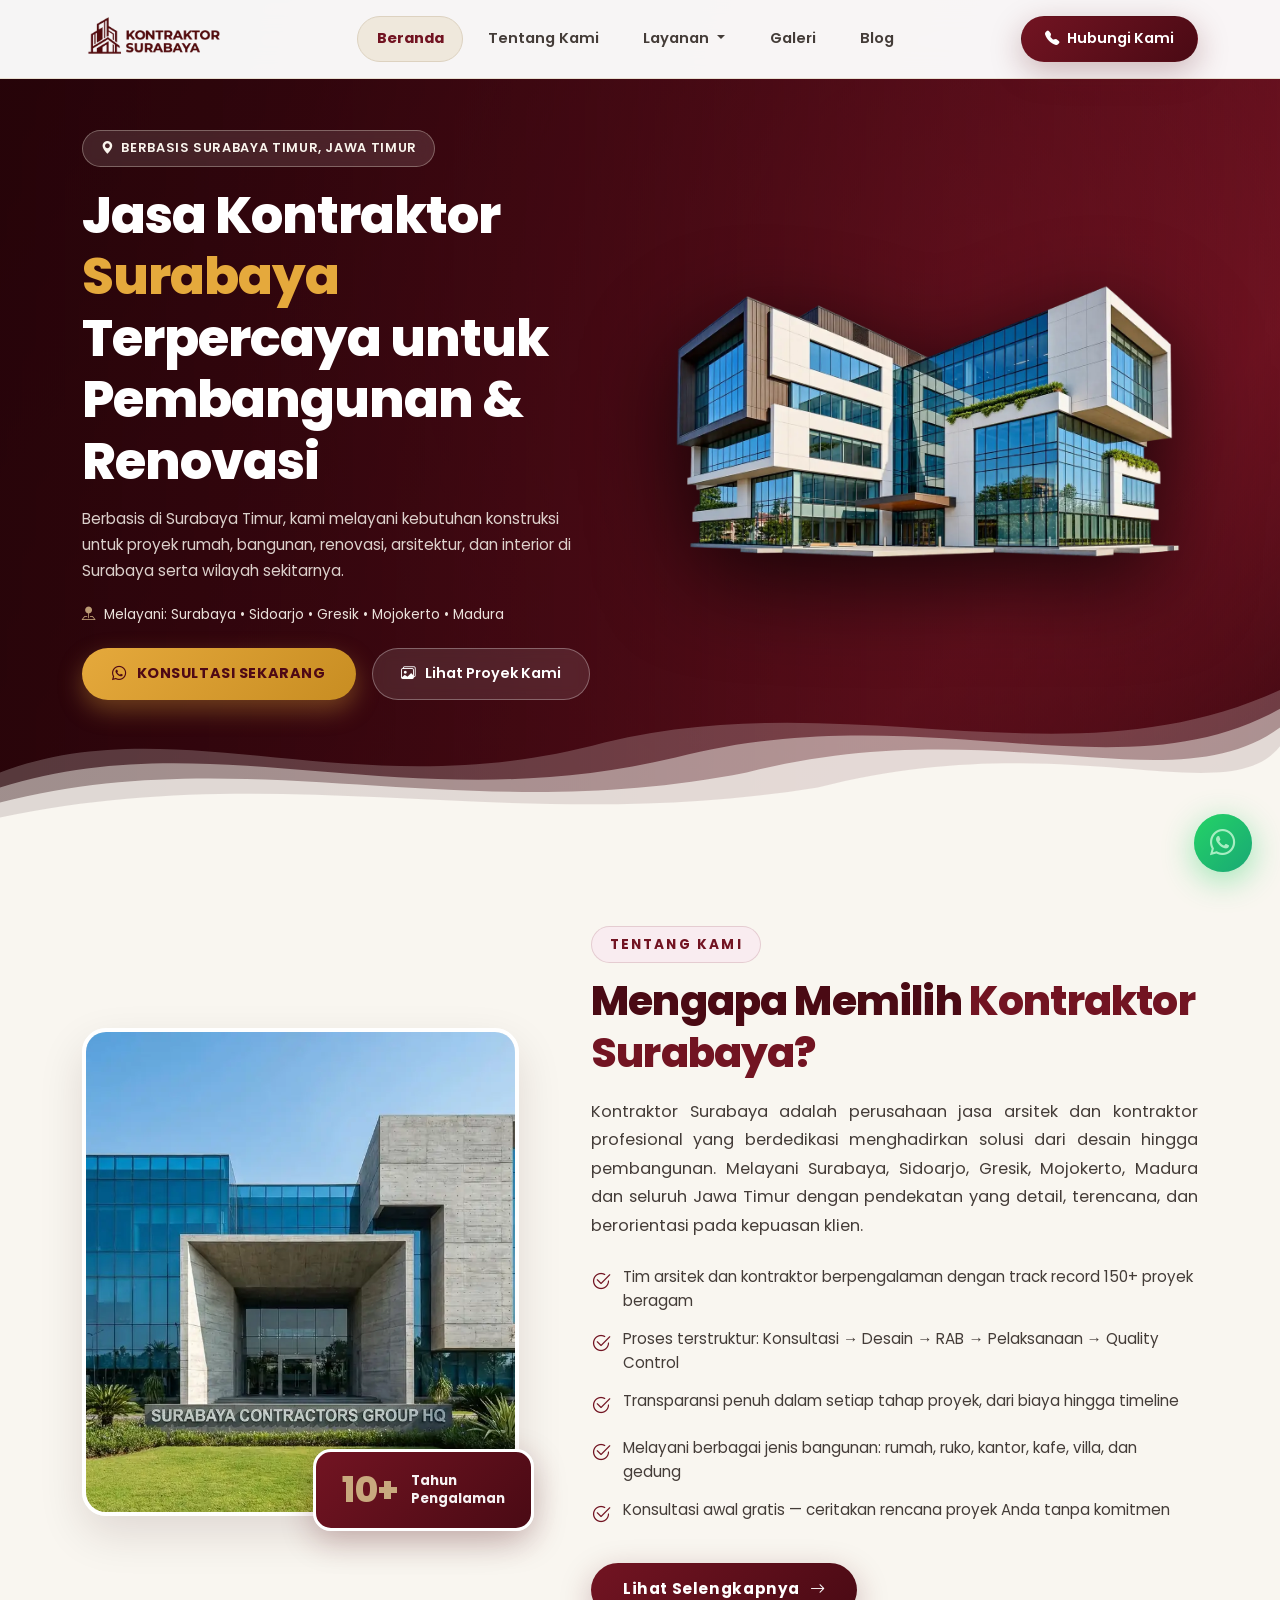
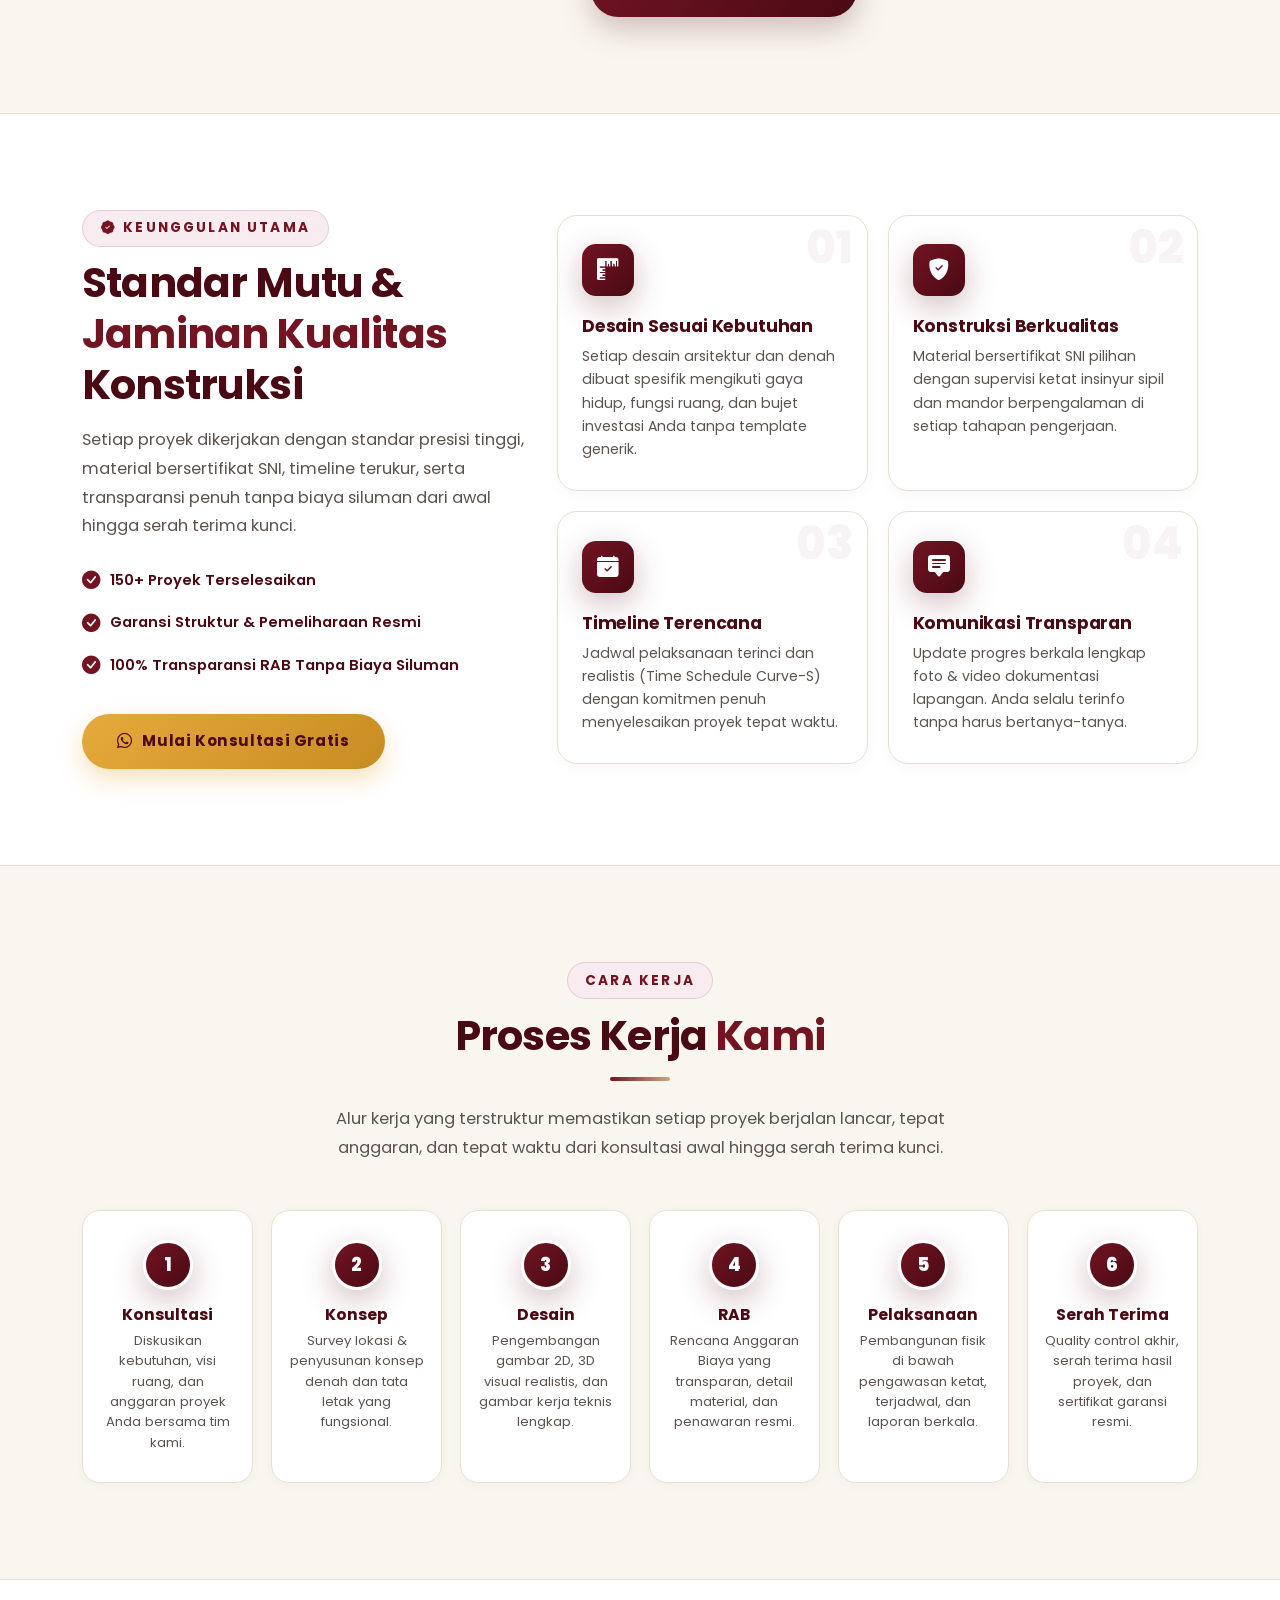
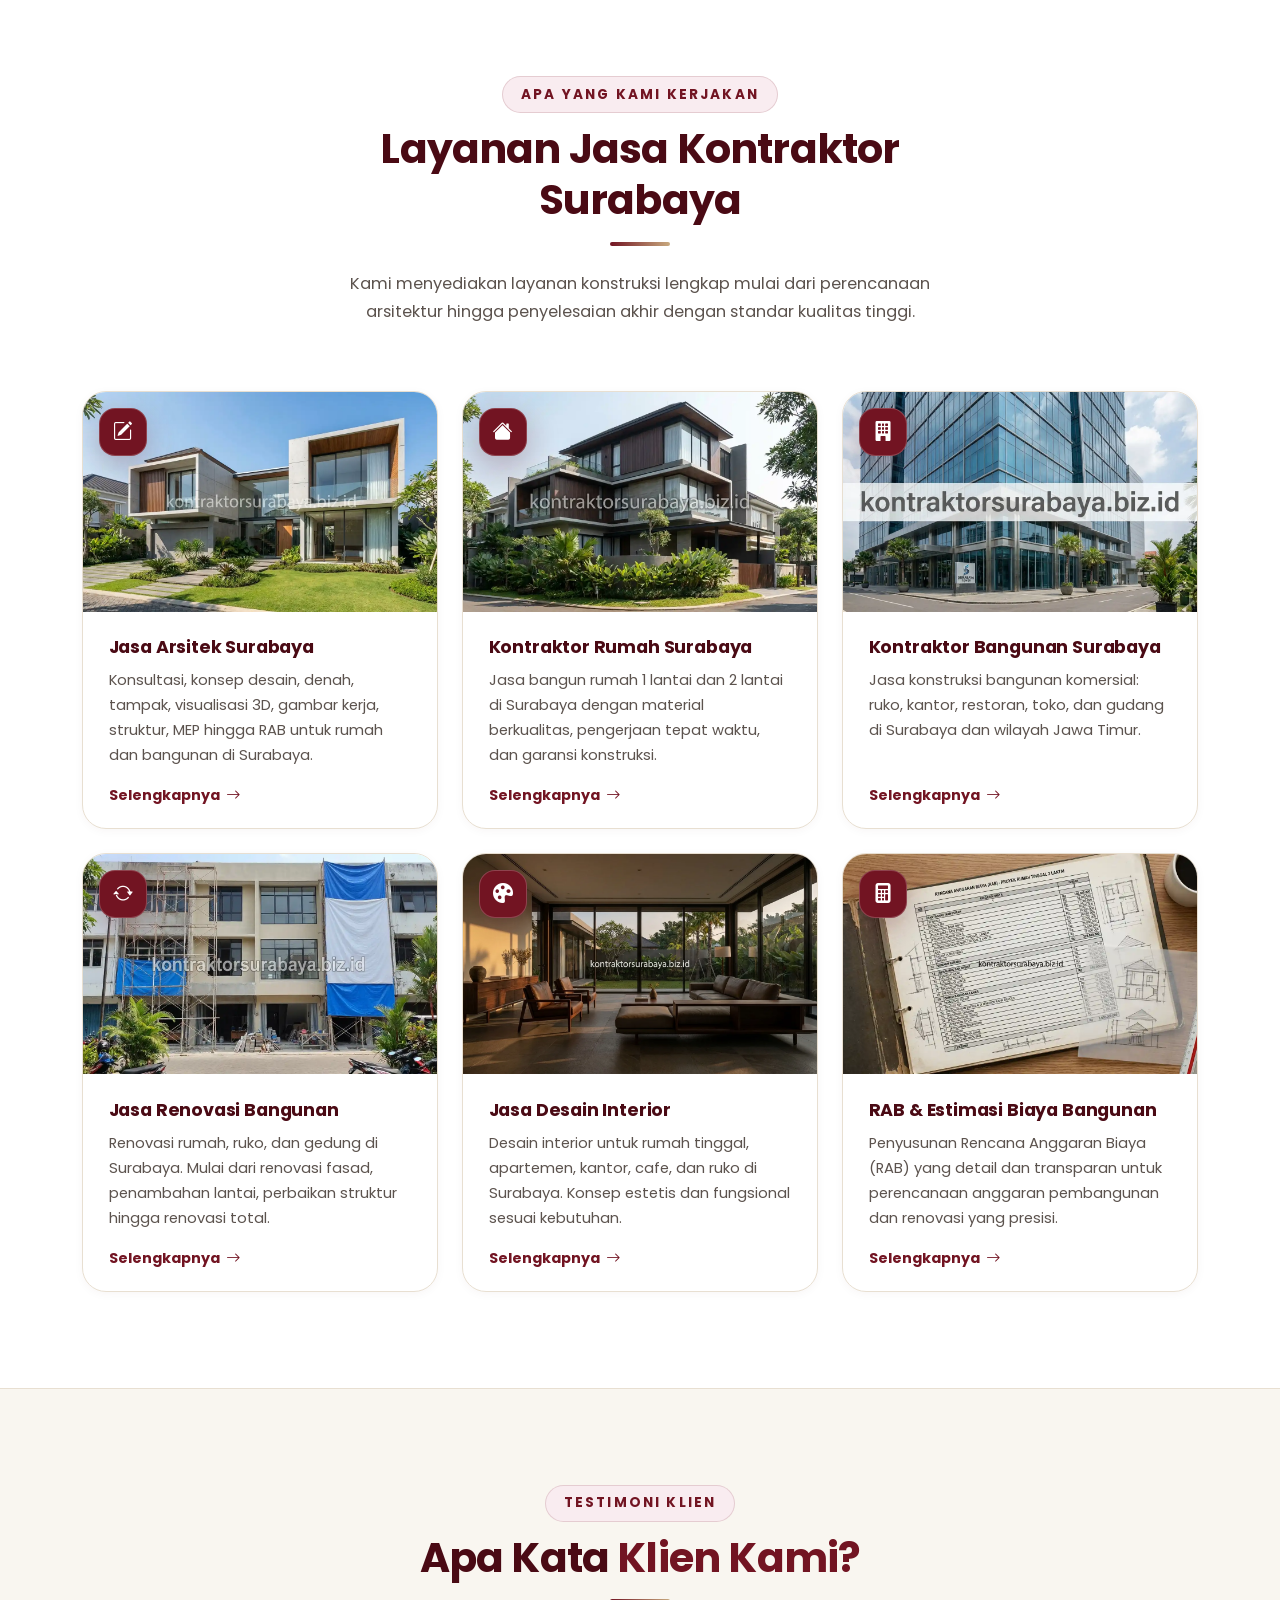
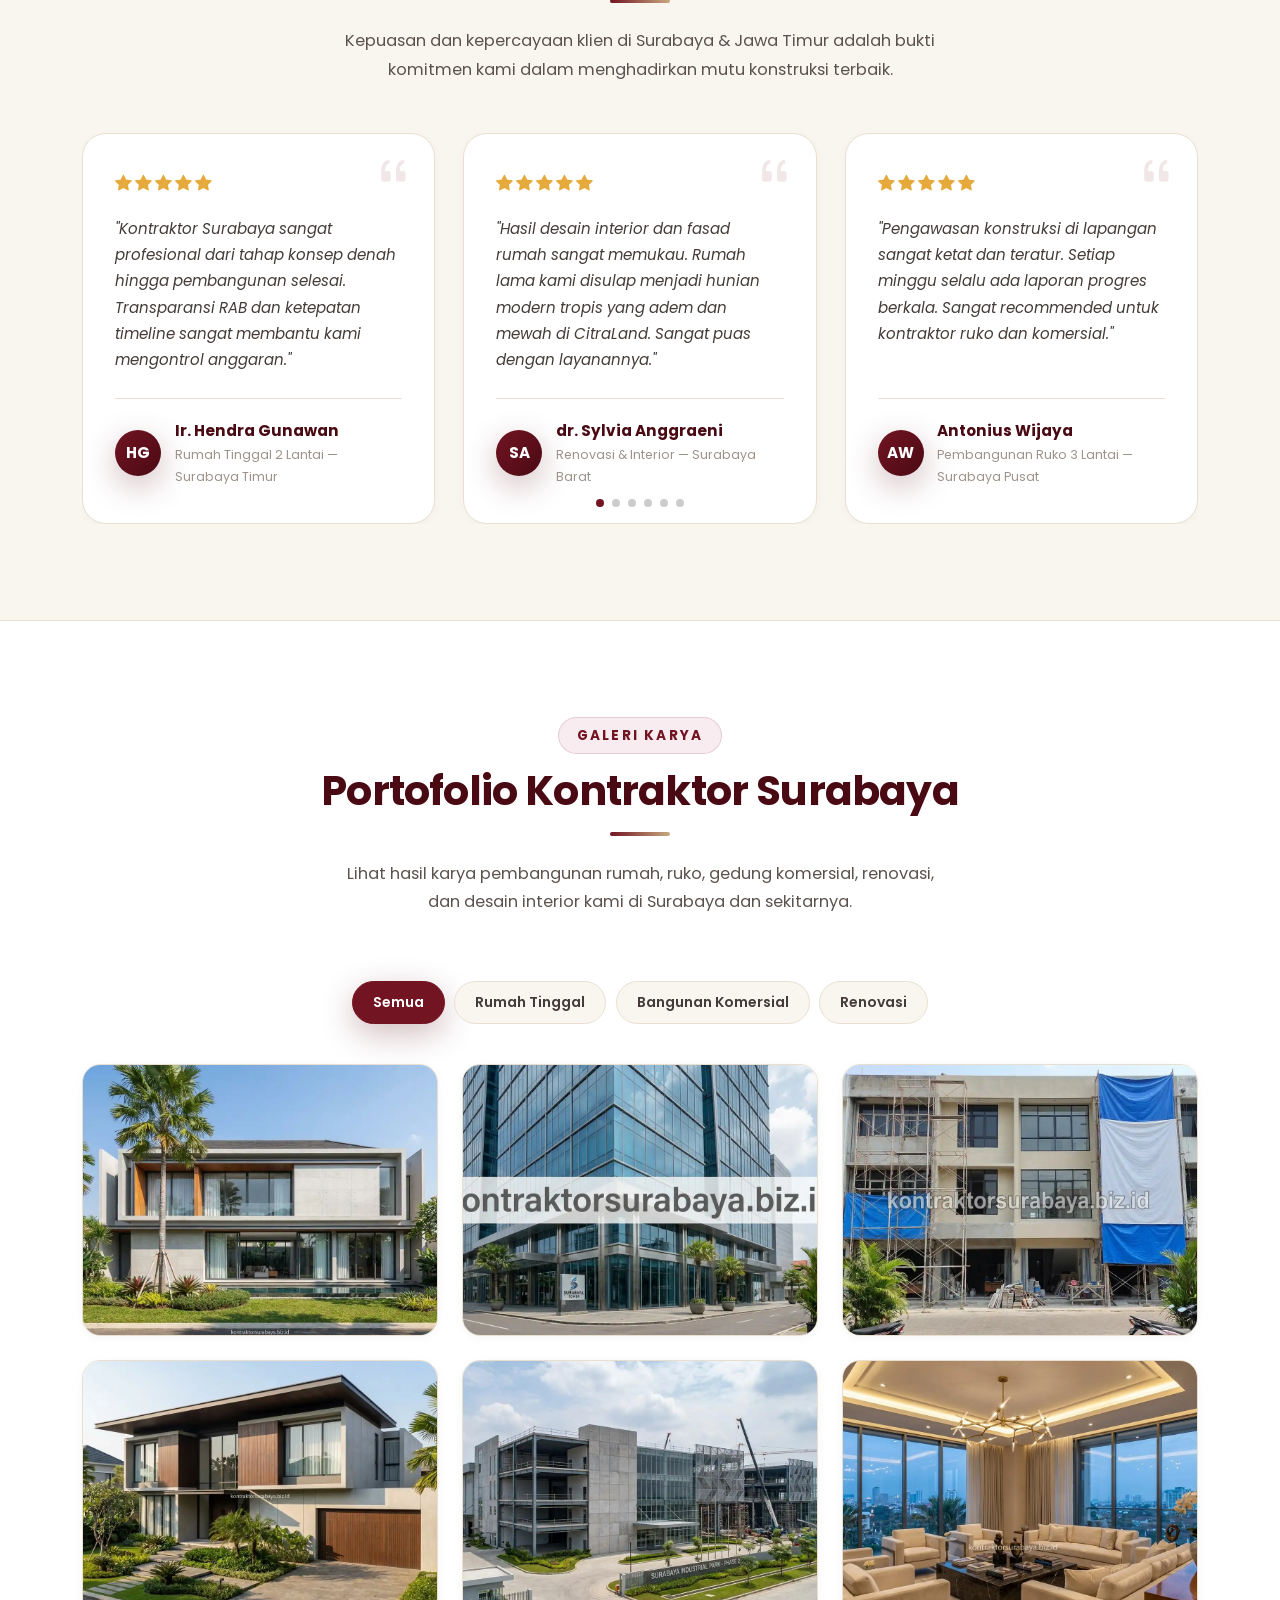
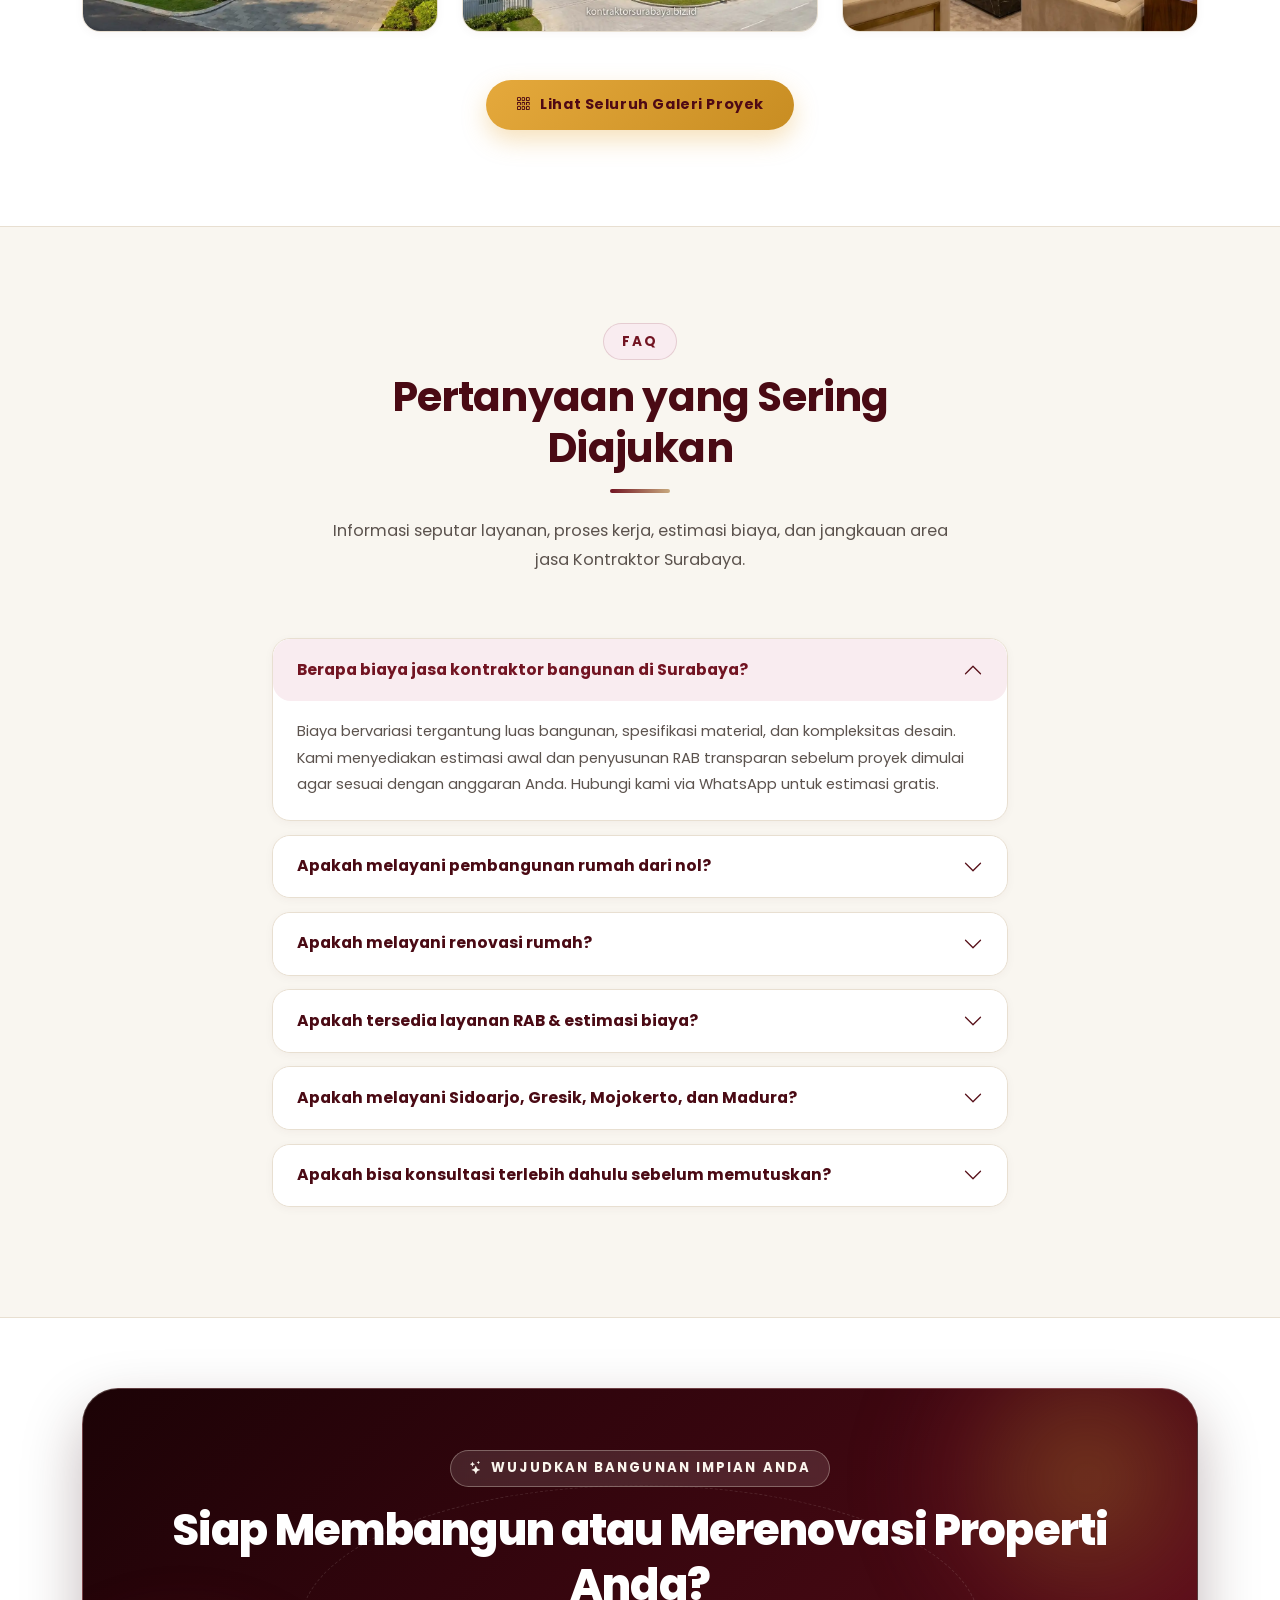
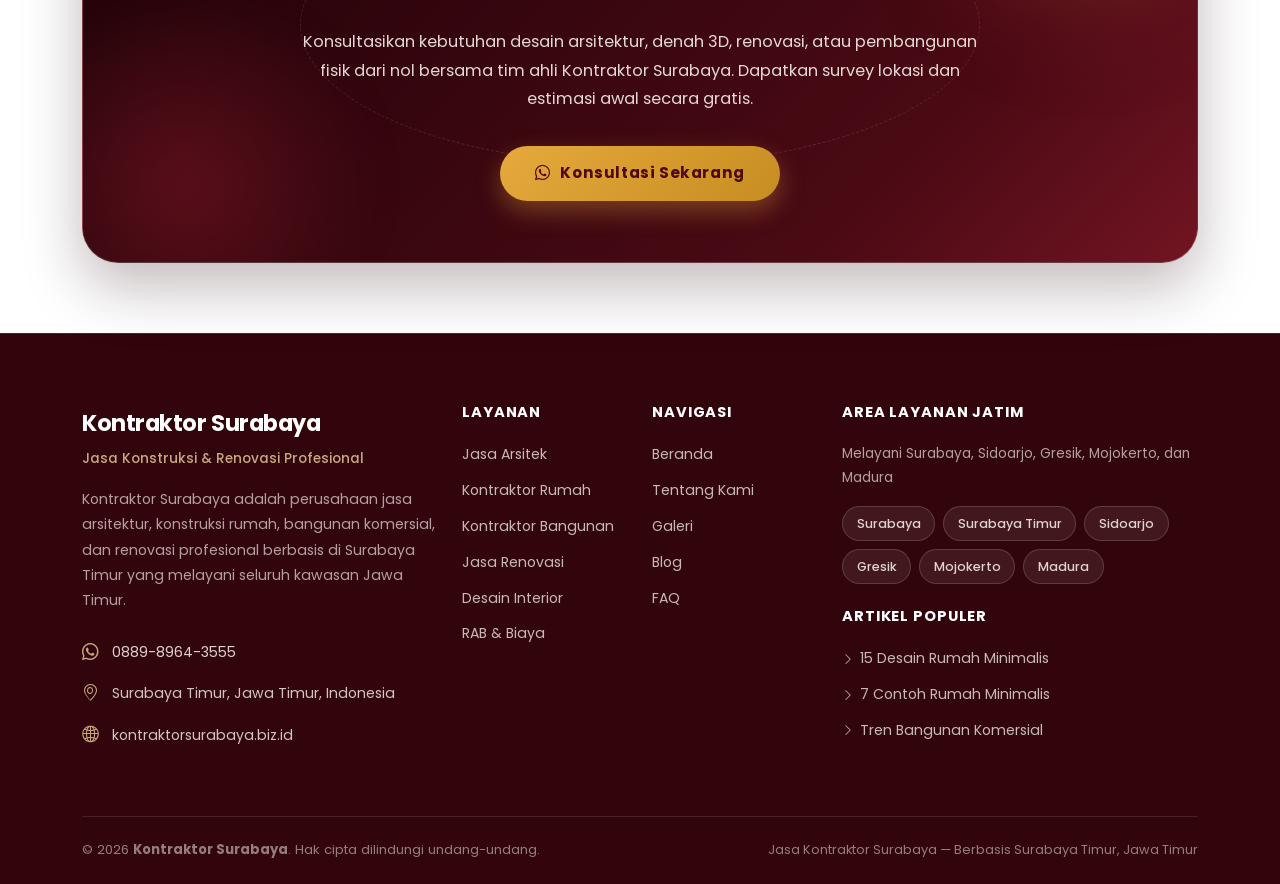
==== commit f6b6a088: "upload: 3 harian artikel tgl 26 ags 2026" ====
--- a/index.html
+++ b/index.html
@@ -50,8 +50,269 @@
   <noscript><link rel="stylesheet" href="assets/vendor/glightbox/css/glightbox.min.css"></noscript>
   <link rel="preload" href="https://cdn.jsdelivr.net/npm/swiper@11/swiper-bundle.min.css" as="style" onload="this.onload=null;this.rel='stylesheet'">
   <noscript><link rel="stylesheet" href="https://cdn.jsdelivr.net/npm/swiper@11/swiper-bundle.min.css"></noscript>
+  <!-- Schema Markup JSON-LD -->
   <script type="application/ld+json">
-  {"@context":"https://schema.org","@graph":[{"@type":"LocalBusiness","@id":"https://kontraktorsurabaya.biz.id/#business","name":"Kontraktor Surabaya","description":"Jasa kontraktor Surabaya untuk pembangunan rumah, bangunan, renovasi, arsitektur dan desain interior berbasis Surabaya Timur.","url":"https://kontraktorsurabaya.biz.id/","telephone":"+62088989643555","address":{"@type":"PostalAddress","addressLocality":"Surabaya Timur","addressRegion":"Jawa Timur","addressCountry":"ID"},"areaServed":["Surabaya","Sidoarjo","Gresik","Mojokerto","Madura"],"serviceType":["Jasa Arsitek","Kontraktor Rumah","Kontraktor Bangunan","Renovasi Bangunan","Desain Interior","RAB & Estimasi Biaya"]},{"@type":"WebSite","@id":"https://kontraktorsurabaya.biz.id/#website","url":"https://kontraktorsurabaya.biz.id/","name":"Kontraktor Surabaya","inLanguage":"id"}]}
+  {
+    "@context": "https://schema.org",
+    "@graph": [
+      {
+        "@type": ["LocalBusiness", "GeneralContractor", "ProfessionalService"],
+        "@id": "https://kontraktorsurabaya.biz.id/#business",
+        "name": "Kontraktor Surabaya",
+        "alternateName": "Jasa Kontraktor Surabaya Profesional",
+        "description": "Jasa kontraktor Surabaya untuk pembangunan rumah, bangunan komersial, renovasi, jasa arsitek dan desain interior berbasis Surabaya Timur dengan garansi resmi.",
+        "url": "https://kontraktorsurabaya.biz.id/",
+        "telephone": "+62088989643555",
+        "priceRange": "Rp 3.500.000 - Rp 10.000.000 per m²",
+        "image": [
+          "https://kontraktorsurabaya.biz.id/assets/img/hero/hero.webp",
+          "https://kontraktorsurabaya.biz.id/assets/img/logo-header.webp"
+        ],
+        "logo": {
+          "@type": "ImageObject",
+          "@id": "https://kontraktorsurabaya.biz.id/#logo",
+          "url": "https://kontraktorsurabaya.biz.id/assets/img/logo-header.webp"
+        },
+        "address": {
+          "@type": "PostalAddress",
+          "streetAddress": "Jl. Raya Rungkut Madya No. 88, Rungkut",
+          "addressLocality": "Surabaya Timur",
+          "addressRegion": "Jawa Timur",
+          "postalCode": "60293",
+          "addressCountry": "ID"
+        },
+        "geo": {
+          "@type": "GeoCoordinates",
+          "latitude": -7.3195,
+          "longitude": 112.7842
+        },
+        "openingHoursSpecification": [
+          {
+            "@type": "OpeningHoursSpecification",
+            "dayOfWeek": ["Monday", "Tuesday", "Wednesday", "Thursday", "Friday", "Saturday"],
+            "opens": "08:00",
+            "closes": "17:00"
+          }
+        ],
+        "areaServed": [
+          {"@type": "AdministrativeArea", "name": "Surabaya"},
+          {"@type": "AdministrativeArea", "name": "Sidoarjo"},
+          {"@type": "AdministrativeArea", "name": "Gresik"},
+          {"@type": "AdministrativeArea", "name": "Mojokerto"},
+          {"@type": "AdministrativeArea", "name": "Madura"}
+        ],
+        "aggregateRating": {
+          "@type": "AggregateRating",
+          "ratingValue": "4.9",
+          "reviewCount": "127",
+          "bestRating": "5",
+          "worstRating": "1"
+        },
+        "review": [
+          {
+            "@type": "Review",
+            "author": {
+              "@type": "Person",
+              "name": "Ir. Hendra Gunawan"
+            },
+            "datePublished": "2026-02-10",
+            "reviewBody": "Kontraktor Surabaya sangat profesional dari tahap konsep denah hingga pembangunan selesai. Transparansi RAB dan ketepatan timeline sangat membantu kami mengontrol anggaran.",
+            "reviewRating": {
+              "@type": "Rating",
+              "ratingValue": "5",
+              "bestRating": "5"
+            }
+          },
+          {
+            "@type": "Review",
+            "author": {
+              "@type": "Person",
+              "name": "dr. Sylvia Anggraeni"
+            },
+            "datePublished": "2026-03-15",
+            "reviewBody": "Hasil desain interior dan fasad rumah sangat memukau. Rumah lama kami disulap menjadi hunian modern tropis yang adem dan mewah di CitraLand. Sangat puas dengan layanannya.",
+            "reviewRating": {
+              "@type": "Rating",
+              "ratingValue": "5",
+              "bestRating": "5"
+            }
+          },
+          {
+            "@type": "Review",
+            "author": {
+              "@type": "Person",
+              "name": "Antonius Wijaya"
+            },
+            "datePublished": "2026-04-02",
+            "reviewBody": "Pengawasan konstruksi di lapangan sangat ketat dan teratur. Setiap minggu selalu ada laporan progres berkala. Sangat recommended untuk kontraktor ruko dan komersial.",
+            "reviewRating": {
+              "@type": "Rating",
+              "ratingValue": "5",
+              "bestRating": "5"
+            }
+          },
+          {
+            "@type": "Review",
+            "author": {
+              "@type": "Person",
+              "name": "Bpk. Rahmat Hidayat, S.E."
+            },
+            "datePublished": "2026-05-18",
+            "reviewBody": "Konsep desain villa tropis modern yang dibuat tim Kontraktor Surabaya benar-benar melampaui ekspektasi. Pencahayaan alami dan tata ruangnya sangat apik.",
+            "reviewRating": {
+              "@type": "Rating",
+              "ratingValue": "5",
+              "bestRating": "5"
+            }
+          },
+          {
+            "@type": "Review",
+            "author": {
+              "@type": "Person",
+              "name": "Ibu Claudia Natasha"
+            },
+            "datePublished": "2026-06-22",
+            "reviewBody": "Tim sangat komunikatif dan memahami kebutuhan bisnis F&B kami. Desain interior estetik dan instagramable dengan efisiensi tata ruang yang optimal di Sidoarjo.",
+            "reviewRating": {
+              "@type": "Rating",
+              "ratingValue": "5",
+              "bestRating": "5"
+            }
+          },
+          {
+            "@type": "Review",
+            "author": {
+              "@type": "Person",
+              "name": "Bpk. Dimas Pratama, M.Sc."
+            },
+            "datePublished": "2026-07-09",
+            "reviewBody": "Dari denah 2D, visual 3D photorealistic, hingga gambar kerja struktur dan MEP sangat detail. Pembangunan selesai tepat waktu sesuai jadwal tanpa biaya membengkak.",
+            "reviewRating": {
+              "@type": "Rating",
+              "ratingValue": "5",
+              "bestRating": "5"
+            }
+          },
+          {
+            "@type": "Review",
+            "author": {
+              "@type": "Person",
+              "name": "Ibu Ratna Dewi"
+            },
+            "datePublished": "2026-08-01",
+            "reviewBody": "Renovasi dan pembangunan rumah tinggal di Surabaya Timur berjalan lancar tanpa kendala dengan pengawasan berkala yang sangat disiplin.",
+            "reviewRating": {
+              "@type": "Rating",
+              "ratingValue": "5",
+              "bestRating": "5"
+            }
+          }
+        ],
+        "hasOfferCatalog": {
+          "@type": "OfferCatalog",
+          "name": "Layanan Kontraktor Konstruksi Surabaya",
+          "itemListElement": [
+            {
+              "@type": "Offer",
+              "itemOffered": {
+                "@type": "Service",
+                "name": "Kontraktor Rumah Surabaya",
+                "description": "Pembangunan rumah tinggal 1 lantai, 2 lantai, rumah minimalis hingga mewah dari nol."
+              }
+            },
+            {
+              "@type": "Offer",
+              "itemOffered": {
+                "@type": "Service",
+                "name": "Jasa Arsitek Surabaya",
+                "description": "Perencanaan arsitektur, gambar 3D, DED teknis, dan struktur sipil berizin PBG."
+              }
+            },
+            {
+              "@type": "Offer",
+              "itemOffered": {
+                "@type": "Service",
+                "name": "Kontraktor Bangunan Komersial",
+                "description": "Konstruksi ruko, gedung kantor, cafe, restoran, dan gudang di Surabaya."
+              }
+            },
+            {
+              "@type": "Offer",
+              "itemOffered": {
+                "@type": "Service",
+                "name": "Jasa Renovasi Bangunan Surabaya",
+                "description": "Renovasi rumah, peremajaan fasad, penambahan lantai dak beton, dan perbaikan atap."
+              }
+            },
+            {
+              "@type": "Offer",
+              "itemOffered": {
+                "@type": "Service",
+                "name": "Jasa Desain Interior Surabaya",
+                "description": "Desain interior estetis, kitchen set custom, backdrop TV, dan penataan ruang modern."
+              }
+            },
+            {
+              "@type": "Offer",
+              "itemOffered": {
+                "@type": "Service",
+                "name": "RAB & Estimasi Biaya Bangunan",
+                "description": "Penyusunan Rencana Anggaran Biaya akurat, transparan per item tanpa biaya tersembunyi."
+              }
+            }
+          ]
+        }
+      },
+      {
+        "@type": "Organization",
+        "@id": "https://kontraktorsurabaya.biz.id/#organization",
+        "name": "Kontraktor Surabaya",
+        "alternateName": "PT Kontraktor Surabaya Jaya",
+        "url": "https://kontraktorsurabaya.biz.id/",
+        "logo": "https://kontraktorsurabaya.biz.id/assets/img/logo-header.webp",
+        "image": "https://kontraktorsurabaya.biz.id/assets/img/hero/hero.webp",
+        "telephone": "+62088989643555",
+        "email": "kontraktorsurabaya.co@gmail.com",
+        "address": {
+          "@type": "PostalAddress",
+          "streetAddress": "Jl. Raya Rungkut Madya No. 88, Rungkut",
+          "addressLocality": "Surabaya Timur",
+          "addressRegion": "Jawa Timur",
+          "postalCode": "60293",
+          "addressCountry": "ID"
+        },
+        "contactPoint": {
+          "@type": "ContactPoint",
+          "telephone": "+62088989643555",
+          "contactType": "customer service",
+          "areaServed": "ID",
+          "availableLanguage": ["Indonesian"]
+        },
+        "sameAs": [
+          "https://wa.me/62088989643555"
+        ]
+      },
+      {
+        "@type": "BreadcrumbList",
+        "@id": "https://kontraktorsurabaya.biz.id/#breadcrumb",
+        "itemListElement": [
+          {
+            "@type": "ListItem",
+            "position": 1,
+            "name": "Beranda",
+            "item": "https://kontraktorsurabaya.biz.id/"
+          }
+        ]
+      },
+      {
+        "@type": "WebSite",
+        "@id": "https://kontraktorsurabaya.biz.id/#website",
+        "url": "https://kontraktorsurabaya.biz.id/",
+        "name": "Kontraktor Surabaya",
+        "inLanguage": "id"
+      }
+    ]
+  }
   </script>
 </head>
 
@@ -129,7 +390,7 @@
             <a class="nav-link nav-cta d-inline-flex align-items-center gap-2" id="nav-wa-cta"
               href="https://wa.me/62088989643555?text=Halo%2C+saya+ingin+konsultasi+proyek" target="_blank"
               rel="noopener noreferrer">
-              <i class="bi bi-headset"></i> Hubungi Kami
+              <i class="bi bi-telephone-fill"></i> Hubungi Kami
             </a>
           </div>
 
@@ -1145,8 +1406,9 @@
 
           <h3 class="footer-heading" style="margin-top:1.5rem;">Artikel Populer</h3>
           <ul class="footer-links">
-            <li><a href="blog.html"><i class="bi bi-chevron-right"></i> Biaya Bangun Rumah Surabaya 2026</a></li>
-            <li><a href="blog.html"><i class="bi bi-chevron-right"></i> Tips Memilih Kontraktor Terpercaya</a></li>
+            <li><a href="blog/inspirasi-desain-rumah-minimalis-surabaya.html"><i class="bi bi-chevron-right"></i> 15 Desain Rumah Minimalis</a></li>
+            <li><a href="blog/7-contoh-rumah-minimalis-surabaya-sukses.html"><i class="bi bi-chevron-right"></i> 7 Contoh Rumah Minimalis</a></li>
+            <li><a href="blog/tren-bangunan-komersial-surabaya.html"><i class="bi bi-chevron-right"></i> Tren Bangunan Komersial</a></li>
           </ul>
         </div>
 
--- a/assets/css/main.min.css
+++ b/assets/css/main.min.css
@@ -1 +1 @@
-@import url("https://fonts.googleapis.com/css2?family=Poppins:ital,wght@0,300;0,400;0,500;0,600;0,700;0,800;0,900;1,400;1,600&display=swap");:root{--maroon:#721422;--maroon-dark:#4A0A14;--maroon-deep:#32050D;--maroon-light:#8F1B2D;--maroon-pale:#F9ECF0;--maroon-glass:rgba(114,20,34,0.08);--cream:#F9F6F0;--cream-card:#FAF8F4;--cream-border:#E8DFD1;--cream-dark:#D8C8B0;--cream-accent:#C8A97E;--cream-text:#FAF5ED;--white:#FFFFFF;--white-glass:rgba(255,255,255,0.12);--gray-50:#F9F6F0;--gray-100:#F2ECE1;--gray-200:#E5DCD0;--gray-400:#9E938A;--gray-600:#5C534E;--gray-700:#443C38;--gray-800:#2C2523;--gray-900:#1A1514;--font-body:"Poppins",sans-serif;--font-display:"Poppins",sans-serif;--section-py:96px;--shadow-sm:0 2px 10px rgba(88,17,26,0.04);--shadow-md:0 10px 30px rgba(88,17,26,0.08);--shadow-lg:0 20px 50px rgba(56,7,14,0.14);--shadow-maroon:0 10px 32px rgba(88,17,26,0.28);--shadow-cream:0 8px 24px rgba(200,169,126,0.15);--radius-sm:12px;--radius-md:18px;--radius-lg:24px;--radius-xl:32px;--transition:all 0.35s cubic-bezier(0.4,0,0.2,1)}*,*::before,*::after{box-sizing:border-box}html{scroll-behavior:smooth;overflow-x:clip;max-width:100%;width:100%}body{font-family:var(--font-body);color:var(--gray-800);background:var(--white);line-height:1.75;overflow-x:clip;max-width:100%;width:100%;-webkit-font-smoothing:antialiased;-moz-osx-font-smoothing:grayscale}a{text-decoration:none;transition:var(--transition)}img{max-width:100%;display:block}::-webkit-scrollbar{width:7px}::-webkit-scrollbar-track{background:var(--cream)}::-webkit-scrollbar-thumb{background:var(--maroon);border-radius:4px}::-webkit-scrollbar-thumb:hover{background:var(--maroon-light)}section{padding:var(--section-py) 0;position:relative}.section-title{font-family:var(--font-display);font-size:clamp(1.85rem,3.2vw,2.6rem);font-weight:700;color:var(--maroon-dark);line-height:1.25;margin-bottom:1rem;letter-spacing:-0.02em}.section-title span{color:var(--maroon)}.section-label,.section-subtitle{font-size:0.85rem;font-weight:700;letter-spacing:0.16em;text-transform:uppercase;color:var(--maroon);margin-bottom:0.65rem;display:inline-flex;align-items:center;gap:0.4rem;background:var(--maroon-pale);padding:0.35rem 1.1rem;border-radius:50px;border:1px solid rgba(114,20,34,0.15)}.section-desc{font-size:1.02rem;color:var(--gray-600);max-width:620px;font-weight:400;line-height:1.75}.divider-maroon{width:60px;height:4px;background:linear-gradient(90deg,var(--maroon),var(--cream-accent));border-radius:4px;margin:1rem 0 1.5rem}.btn-maroon{background:linear-gradient(135deg,var(--maroon),var(--maroon-dark));color:var(--white);padding:0.85rem 2rem;border-radius:50px;font-weight:600;font-size:0.95rem;border:1px solid var(--maroon);display:inline-flex;align-items:center;gap:0.6rem;transition:var(--transition);box-shadow:var(--shadow-maroon)}.btn-maroon:hover{background:linear-gradient(135deg,var(--maroon-light),var(--maroon));color:var(--white);transform:translateY(-3px);box-shadow:0 14px 36px rgba(88,17,26,0.35);border-color:var(--maroon-light)}.btn-outline-maroon{background:transparent;color:var(--maroon);padding:0.85rem 2rem;border-radius:50px;font-weight:600;font-size:0.95rem;border:2px solid var(--maroon);display:inline-flex;align-items:center;gap:0.6rem;transition:var(--transition)}.btn-outline-maroon:hover{background:var(--maroon);color:var(--white);transform:translateY(-3px);box-shadow:var(--shadow-maroon)}.btn-cream{background:var(--cream);color:var(--maroon-dark);padding:0.85rem 2rem;border-radius:50px;font-weight:600;font-size:0.95rem;border:1px solid var(--cream-border);display:inline-flex;align-items:center;gap:0.6rem;transition:var(--transition)}.btn-cream:hover{background:var(--white);color:var(--maroon);transform:translateY(-3px);box-shadow:var(--shadow-sm)}.btn-wa{background:linear-gradient(135deg,#25D366,#128C7E);color:var(--white);padding:0.85rem 2rem;border-radius:50px;font-weight:600;font-size:0.95rem;border:none;display:inline-flex;align-items:center;gap:0.6rem;transition:var(--transition);box-shadow:0 8px 28px rgba(37,211,102,0.32)}.btn-wa:hover{background:linear-gradient(135deg,#128C7E,#25D366);color:var(--white);transform:translateY(-3px);box-shadow:0 14px 38px rgba(37,211,102,0.42)}#navbar{background:rgba(255,255,255,0.96);backdrop-filter:blur(16px);-webkit-backdrop-filter:blur(16px);border-bottom:1px solid var(--cream-border);padding:0.75rem 0;transition:box-shadow 0.3s ease,background 0.3s ease;z-index:1000}#navbar.scrolled{box-shadow:0 6px 25px rgba(56,7,14,0.08);padding:0.75rem 0;background:rgba(255,255,255,0.98)}.navbar-brand{padding-top:0;padding-bottom:0;margin-right:1.5rem;flex-shrink:0}.navbar-brand img.logo-img{height:54px;width:auto;max-height:62px;object-fit:contain;display:block}.custom-toggler{width:44px;height:44px;background:rgba(114,20,34,0.06);border:1.5px solid rgba(114,20,34,0.2) !important;border-radius:12px;display:inline-flex;flex-direction:column;align-items:center;justify-content:center;gap:5px;padding:0;transition:var(--transition);cursor:pointer}.custom-toggler:hover,.custom-toggler:focus{background:rgba(114,20,34,0.12);border-color:var(--maroon) !important}.toggler-bar{display:block;width:22px;height:2.5px;background-color:var(--maroon);border-radius:4px;transition:all 0.3s ease}.nav-link{font-size:0.92rem !important;font-weight:600 !important;color:var(--gray-700) !important;padding:0.55rem 1.15rem !important;border-radius:50px;border:1px solid transparent;transition:var(--transition);white-space:nowrap !important}.nav-link:hover{color:var(--maroon) !important;background:var(--cream);border-color:var(--cream-border)}.nav-link.active{color:var(--maroon) !important;background:#EFE8DC !important;border-color:#DDD2C0 !important;font-weight:700 !important}.dropdown-menu{display:none;border:1px solid var(--cream-border);border-radius:var(--radius-md);box-shadow:0 16px 42px rgba(74,11,20,0.13);padding:0.85rem 0.65rem;min-width:260px;border-top:3px solid var(--maroon);background:var(--white);flex-direction:column;gap:7px}.dropdown-menu.show{display:flex !important}.dropdown-divider{border-color:var(--cream-border);opacity:0.8;margin:0.45rem 0 !important}.dropdown-item{font-size:0.89rem;font-weight:500;color:var(--gray-700);border-radius:10px;padding:0.72rem 1.1rem;transition:var(--transition);display:flex;align-items:center}.dropdown-item i{transition:var(--transition)}.dropdown-item:hover,.dropdown-item:focus{background:var(--maroon-pale) !important;color:var(--maroon) !important}.dropdown-item:hover i,.dropdown-item:focus i{color:var(--maroon) !important}.dropdown-item.active,.dropdown-item:active{background:linear-gradient(135deg,var(--maroon),var(--maroon-dark)) !important;color:var(--white) !important;font-weight:600 !important}.dropdown-item.active i,.dropdown-item:active i{color:var(--cream-accent) !important}.nav-cta{background:linear-gradient(135deg,var(--maroon),var(--maroon-dark)) !important;color:var(--white) !important;border-radius:50px !important;padding:0.6rem 1.45rem !important;font-size:0.9rem !important;box-shadow:var(--shadow-maroon);white-space:nowrap !important;display:inline-flex !important;align-items:center;gap:0.5rem}.nav-cta:hover{background:linear-gradient(135deg,var(--maroon-light),var(--maroon)) !important;color:var(--white) !important;transform:translateY(-2px)}@media (min-width:992px){.navbar-nav .nav-item.dropdown:hover>.dropdown-menu{display:flex !important;opacity:1;visibility:visible;transform:translateY(0);pointer-events:auto}.navbar-nav .nav-item.dropdown>.dropdown-menu{display:flex;opacity:0;visibility:hidden;transform:translateY(8px);transition:opacity 0.22s cubic-bezier(0.16,1,0.3,1),transform 0.22s cubic-bezier(0.16,1,0.3,1),visibility 0.22s cubic-bezier(0.16,1,0.3,1);margin-top:0.35rem}.navbar-nav .nav-item.dropdown>.dropdown-menu.show{display:flex !important;opacity:1;visibility:visible;transform:translateY(0)}#navbar .offcanvas{position:static !important;display:flex !important;flex-direction:row !important;width:auto !important;height:auto !important;visibility:visible !important;background:transparent !important;border:none !important;box-shadow:none !important;transform:none !important;flex-grow:1 !important}#navbar .offcanvas-body{display:flex !important;flex-direction:row !important;align-items:center !important;justify-content:space-between !important;padding:0 !important;width:100% !important}#navbar .navbar-nav{display:flex !important;flex-direction:row !important;align-items:center !important;margin-left:auto !important;margin-right:auto !important;gap:0.35rem !important}}@media (max-width:991.98px){#navbar{padding:0.65rem 0}.navbar-brand img.logo-img{height:52px;max-height:56px}#navbar .offcanvas-end{position:fixed !important;top:0 !important;bottom:0 !important;right:0 !important;width:320px !important;max-width:85vw !important;height:100vh !important;background-color:#FFFFFF !important;border-left:1px solid var(--cream-border) !important;box-shadow:-10px 0 30px rgba(0,0,0,0.15) !important;z-index:1060 !important;display:flex !important;flex-direction:column !important}#navbar .offcanvas-header{background:var(--cream) !important;border-bottom:1px solid var(--cream-border) !important;padding:1.1rem 1.4rem !important;flex-shrink:0 !important}.drawer-title{font-size:1.05rem !important;font-weight:700 !important;color:var(--maroon) !important;letter-spacing:-0.01em}.btn-drawer-close{width:38px;height:38px;border-radius:50% !important;background:var(--maroon-pale) !important;color:var(--maroon) !important;border:1.5px solid rgba(114,20,34,0.18) !important;display:inline-flex !important;align-items:center;justify-content:center;font-size:1.05rem;transition:var(--transition);cursor:pointer;padding:0;line-height:1}.btn-drawer-close:hover,.btn-drawer-close:focus{background:var(--maroon) !important;color:var(--white) !important;transform:rotate(90deg)}#navbar .offcanvas-body{padding:1.4rem 1.3rem !important;display:flex !important;flex-direction:column !important;flex-grow:1 !important;overflow-y:auto !important;background:#FFFFFF !important;text-align:left !important}#navbar .navbar-nav{display:flex !important;flex-direction:column !important;align-items:stretch !important;width:100% !important;gap:0.35rem !important;margin-bottom:1.5rem !important}#navbar .navbar-nav .nav-item{width:100% !important}#navbar .navbar-nav .nav-link{display:block !important;width:100% !important;text-align:left !important;font-size:1rem !important;font-weight:600 !important;color:#2D050C !important;padding:0.75rem 1rem !important;border-radius:12px !important;background:transparent;border:1px solid transparent}#navbar .navbar-nav .nav-link:hover,#navbar .navbar-nav .nav-link.active{background:var(--maroon-pale) !important;color:var(--maroon) !important;font-weight:700 !important;border-color:rgba(114,20,34,0.12) !important}#navbar .dropdown-menu{display:none;position:static !important;transform:none !important;background:#FAF8F4 !important;border:1px solid var(--cream-border) !important;box-shadow:none !important;border-radius:12px !important;padding:0.35rem 0.3rem !important;margin-top:0.25rem !important;width:100% !important;flex-direction:column;gap:2px !important}#navbar .dropdown-menu.show{display:flex !important}#navbar .dropdown-divider{margin:0.25rem 0.3rem !important}#navbar .dropdown-item{text-align:left !important;padding:0.45rem 0.75rem !important;font-size:0.88rem !important;color:var(--gray-800) !important;border-radius:8px !important}#navbar .dropdown-item:hover,#navbar .dropdown-item:focus{background:var(--maroon-pale) !important;color:var(--maroon) !important}#navbar .dropdown-item.active,#navbar .dropdown-item:active{background:linear-gradient(135deg,var(--maroon),var(--maroon-dark)) !important;color:#FFFFFF !important;font-weight:600 !important}#navbar .dropdown-item.active i,#navbar .dropdown-item:active i{color:#E5A93C !important}#navbar .nav-cta{display:flex !important;width:100% !important;justify-content:center !important;padding:0.85rem 1.5rem !important;font-size:0.95rem !important;border-radius:50px !important}}#hero{min-height:auto;position:relative;display:flex;align-items:flex-end;overflow:hidden;background:var(--maroon-deep);padding:0}.hero-bg{position:absolute;inset:0;background:radial-gradient(circle at 75% 35%,rgba(143,27,45,0.6) 0%,transparent 65%),linear-gradient(135deg,#2D050C 0%,#4D0A16 40%,#721422 75%,#250409 100%);background-size:cover;background-position:center;transform:translateZ(0);backface-visibility:hidden}.hero-overlay{position:absolute;inset:0;background:linear-gradient(90deg,rgba(37,4,9,0.88) 0%,rgba(55,7,15,0.72) 45%,rgba(65,8,18,0.25) 100%);transform:translateZ(0)}.hero-container{z-index:3;width:100%}.min-vh-100-hero{min-height:auto;padding-top:110px}.hero-content{position:relative;z-index:10;padding-top:20px;padding-bottom:130px}.hero-badge{display:inline-flex;align-items:center;justify-content:center;gap:0.45rem;background:rgba(249,246,240,0.12);border:1px solid rgba(232,223,209,0.35);color:var(--cream-text);font-size:0.8rem;font-weight:600;letter-spacing:0.05em;text-transform:uppercase;padding:0.4rem 1.1rem;border-radius:50px;margin-bottom:1.1rem;backdrop-filter:blur(8px);white-space:nowrap}.hero-title{font-family:var(--font-display);font-size:clamp(2rem,4.2vw,3.2rem);font-weight:800;color:var(--white);line-height:1.2;margin-bottom:0.9rem;letter-spacing:-0.02em}.hero-title .highlight{color:#E5A93C}.hero-desc{font-size:0.96rem;color:rgba(250,245,237,0.85);max-width:520px;margin-bottom:1.3rem;line-height:1.68;font-weight:400}.hero-location{display:block;font-size:0.86rem;color:var(--cream-text);margin-bottom:1.4rem;opacity:0.92;line-height:1.5}.hero-location i{color:#E5A93C;display:inline-block;vertical-align:middle}.btn-hero-cta{background:linear-gradient(135deg,#E5A93C,#C88D22);color:#4E0915 !important;font-weight:700;font-size:0.9rem;letter-spacing:0.04em;padding:0.8rem 1.9rem;border-radius:50px;border:none;display:inline-flex;align-items:center;gap:0.6rem;box-shadow:0 10px 25px rgba(229,169,60,0.35);transition:var(--transition)}.btn-hero-cta:hover{background:linear-gradient(135deg,#F0B84D,#D89828);color:#2D050B !important;transform:translateY(-3px);box-shadow:0 14px 34px rgba(229,169,60,0.45)}.btn-hero-outline{background:rgba(255,255,255,0.1);backdrop-filter:blur(8px);color:var(--white) !important;font-weight:600;font-size:0.9rem;padding:0.8rem 1.75rem;border-radius:50px;border:1px solid rgba(255,255,255,0.3);display:inline-flex;align-items:center;gap:0.6rem;transition:var(--transition)}.btn-hero-outline:hover{background:rgba(255,255,255,0.2);border-color:var(--cream-text);color:var(--white) !important;transform:translateY(-3px)}.hero-stats{display:flex;gap:1.8rem;margin-top:1.3rem;flex-wrap:wrap;position:relative;z-index:10}.hero-stat-num{font-family:var(--font-display);font-size:1.85rem;font-weight:800;color:var(--cream-text);line-height:1;display:block}.hero-stat-label{font-size:0.76rem;color:rgba(250,245,237,0.7);margin-top:0.2rem;font-weight:500}.hero-building-col{position:relative;z-index:3;align-self:center;padding-top:10px;padding-bottom:90px;margin-bottom:0}.hero-building-showcase{position:relative;width:100%;display:flex;justify-content:flex-end;align-items:center}.hero-building-img{width:100%;max-width:720px;height:auto;max-height:540px;object-fit:contain;object-position:center right;display:block;filter:drop-shadow(0 25px 45px rgba(0,0,0,0.7));transform:translateY(-10px);transition:transform 0.6s ease;margin-bottom:0}.hero-building-showcase:hover .hero-building-img{transform:translateY(-16px) scale(1.02)}.hero-bottom-curve{position:absolute;bottom:0;left:0;right:0;width:100%;line-height:0;z-index:2;margin-bottom:-10px;pointer-events:none;transform:translateZ(0)}.hero-bottom-curve svg{position:relative;display:block;width:100%;height:180px;transform:translateZ(0)}#about{background:var(--cream);padding:var(--section-py) 0;border-bottom:1px solid var(--cream-border)}.about-img-wrap{position:relative;border-radius:var(--radius-lg);overflow:visible}.about-img-main{border-radius:var(--radius-lg);overflow:hidden;box-shadow:0 18px 45px rgba(45,5,12,0.12);border:4px solid var(--white)}.about-img-main img{width:100%;height:480px;object-fit:cover;display:block;transition:transform 0.6s ease}.about-img-wrap:hover .about-img-main img{transform:scale(1.04)}.about-badge-float{position:absolute;bottom:-15px;right:-15px;background:linear-gradient(135deg,var(--maroon),var(--maroon-dark));color:var(--white);padding:1.25rem 1.6rem;border-radius:var(--radius-md);box-shadow:var(--shadow-maroon);border:3px solid var(--white);display:flex;align-items:center;gap:0.85rem;z-index:3}.about-badge-float .abyear{font-family:var(--font-display);font-size:2.2rem;font-weight:800;line-height:1;color:var(--cream-accent)}.about-badge-float .ablabel{font-size:0.82rem;font-weight:700;line-height:1.35;color:rgba(255,255,255,0.95)}.about-content{position:relative}@media (min-width:992px){.about-content{padding-left:2.25rem}}@media (min-width:1200px){.about-content{padding-left:3.25rem}}.about-content .section-label{font-size:0.85rem;font-weight:700;letter-spacing:0.16em;text-transform:uppercase;color:var(--maroon);margin-bottom:0.75rem;display:inline-block;background:var(--maroon-pale);padding:0.35rem 1.1rem;border-radius:50px;border:1px solid rgba(114,20,34,0.15)}.about-content .section-title{font-size:clamp(1.85rem,3.2vw,2.6rem);font-weight:800;color:var(--maroon-dark);line-height:1.25;margin-bottom:1.25rem;letter-spacing:-0.02em}.about-content .section-title span{color:var(--maroon)}.about-content .section-desc{text-align:justify;text-justify:inter-word;color:var(--gray-700);line-height:1.75}.about-list{list-style:none;padding:0;margin:1.5rem 0 2rem;display:flex;flex-direction:column;gap:0.85rem}.about-list li{display:flex;align-items:flex-start;gap:0.75rem;font-size:0.95rem;color:var(--gray-700);line-height:1.6}.about-list li i{color:var(--maroon);font-size:1.25rem;flex-shrink:0;margin-top:1px}#why-choose,#mengapa{background:var(--white);padding:var(--section-py) 0;border-bottom:1px solid var(--cream-border);position:relative}.why-highlights{display:flex;flex-direction:column;gap:0.65rem}.why-highlight-pill{display:inline-flex;align-items:center;gap:0.6rem;font-size:0.92rem;font-weight:600;color:var(--maroon-dark)}.why-highlight-pill i{color:var(--maroon);font-size:1.15rem}.why-feature-grid{display:grid;grid-template-columns:repeat(2,1fr);gap:1.25rem}.why-feature-card{background:var(--white);border:1px solid var(--cream-border);border-radius:20px;padding:1.8rem 1.5rem;position:relative;overflow:hidden;transition:all 0.35s cubic-bezier(0.165,0.84,0.44,1);box-shadow:0 4px 16px rgba(88,17,26,0.03);display:flex;flex-direction:column;height:100%}.why-feature-card:hover{transform:translateY(-6px);border-color:var(--maroon);box-shadow:0 16px 36px rgba(114,20,34,0.09);background:#FCFBF9}.why-card-number{position:absolute;top:10px;right:14px;font-family:var(--font-display);font-size:2.8rem;font-weight:800;color:rgba(114,20,34,0.05);line-height:1;pointer-events:none;transition:var(--transition)}.why-feature-card:hover .why-card-number{color:rgba(114,20,34,0.12);transform:scale(1.08)}.why-card-top{display:flex;align-items:center;justify-content:space-between;margin-bottom:1.25rem;position:relative;z-index:2}.why-icon-box{width:52px;height:52px;border-radius:14px;background:linear-gradient(135deg,var(--maroon),var(--maroon-dark));color:var(--white);display:flex;align-items:center;justify-content:center;font-size:1.35rem;box-shadow:var(--shadow-maroon);transition:var(--transition)}.why-feature-card:hover .why-icon-box{transform:scale(1.06);background:linear-gradient(135deg,var(--maroon-light),var(--maroon))}.why-step-tag{font-size:0.76rem;font-weight:700;letter-spacing:0.08em;text-transform:uppercase;color:var(--maroon);background:var(--maroon-pale);padding:0.25rem 0.75rem;border-radius:50px;border:1px solid rgba(114,20,34,0.12)}.why-card-title{font-size:1.08rem;font-weight:700;color:var(--maroon-dark);margin-bottom:0.5rem;position:relative;z-index:2;letter-spacing:-0.01em}.why-card-desc{font-size:0.88rem;color:var(--gray-600);line-height:1.65;margin:0;position:relative;z-index:2}@media (max-width:767.98px){.why-feature-grid{grid-template-columns:1fr;gap:1rem}}.why-card{background:var(--white);border:1px solid var(--cream-border);border-radius:var(--radius-md);padding:1.35rem 1.4rem;margin-bottom:1.1rem;display:flex;gap:1.25rem;align-items:flex-start;transition:var(--transition);box-shadow:0 4px 16px rgba(88,17,26,0.04)}.why-card:last-child{margin-bottom:0}.why-card:hover{transform:translateY(-4px);border-color:var(--maroon);box-shadow:0 12px 28px rgba(88,17,26,0.08)}.why-icon{width:52px;height:52px;border-radius:14px;background:linear-gradient(135deg,var(--maroon),var(--maroon-dark));color:var(--white);display:flex;align-items:center;justify-content:center;font-size:1.4rem;flex-shrink:0;box-shadow:var(--shadow-maroon)}.why-title{font-size:1.05rem;font-weight:700;color:var(--maroon-dark);margin-bottom:0.35rem}.why-desc{font-size:0.92rem;color:var(--gray-600);line-height:1.65;margin:0}.feature-item{display:flex;gap:1.25rem;margin-bottom:1.8rem;align-items:flex-start}.feature-item:last-child{margin-bottom:0}.feature-icon{width:54px;height:54px;background:linear-gradient(135deg,var(--maroon),var(--maroon-dark));color:var(--white);border-radius:var(--radius-sm);display:flex;align-items:center;justify-content:center;font-size:1.45rem;flex-shrink:0;box-shadow:var(--shadow-maroon)}.feature-title{font-weight:700;font-size:1.05rem;color:var(--maroon-dark);margin-bottom:0.35rem}.feature-desc{font-size:0.92rem;color:var(--gray-600);line-height:1.7;margin:0}.stats-grid{display:grid;grid-template-columns:1fr 1fr;gap:1.2rem}.stat-box{border-radius:var(--radius-md);padding:1.8rem 1.4rem;text-align:center;transition:var(--transition)}.stat-box:hover{transform:translateY(-4px)}.stat-box-primary{background:linear-gradient(135deg,var(--maroon),var(--maroon-dark));color:var(--white);box-shadow:var(--shadow-maroon)}.stat-box-dark{background:var(--cream);color:var(--maroon-dark);border:1px solid var(--cream-border)}.stat-box-num{font-family:var(--font-display);font-size:2.4rem;font-weight:800;line-height:1;display:block}.stat-box-primary .stat-box-num{color:var(--cream-text)}.stat-box-dark .stat-box-num{color:var(--maroon)}.stat-box-label{font-size:0.85rem;font-weight:600;margin-top:0.45rem;display:block}.stat-box-primary .stat-box-label{color:rgba(250,245,237,0.85)}.stat-box-dark .stat-box-label{color:var(--gray-600)}#proses{background:var(--cream);padding:var(--section-py) 0;border-bottom:1px solid var(--cream-border)}.proses-steps{display:grid;grid-template-columns:repeat(6,1fr);gap:1.1rem;margin-top:2.2rem}.proses-step{background:var(--white);border:1px solid var(--cream-border);border-radius:var(--radius-md);padding:1.8rem 1rem;text-align:center;transition:var(--transition);box-shadow:var(--shadow-sm);display:flex;flex-direction:column;align-items:center;height:100%}.proses-step:hover{transform:translateY(-6px);box-shadow:var(--shadow-md);border-color:var(--maroon)}.proses-num{width:50px;height:50px;border-radius:50%;background:linear-gradient(135deg,var(--maroon),var(--maroon-dark));color:var(--white);display:flex;align-items:center;justify-content:center;font-weight:800;font-size:1.15rem;margin-bottom:1rem;box-shadow:var(--shadow-maroon);border:3px solid var(--white)}.proses-title{font-weight:700;font-size:0.98rem;color:var(--maroon-dark);margin-bottom:0.4rem}.proses-desc{font-size:0.82rem;color:var(--gray-600);line-height:1.55;margin:0}@media (max-width:1199.98px){.proses-steps{grid-template-columns:repeat(3,1fr)}}@media (max-width:991.98px){.proses-steps{display:flex;overflow-x:auto;scroll-snap-type:x mandatory;-webkit-overflow-scrolling:touch;gap:1rem;padding:0.5rem 0.5rem 1.25rem 0.5rem;scrollbar-width:none;margin-top:1.5rem}.proses-steps::-webkit-scrollbar{display:none}.proses-step{flex:0 0 240px;max-width:260px;scroll-snap-align:center;border-radius:18px;padding:1.6rem 1.2rem;height:auto;min-height:220px}.proses-swipe-hint{font-size:0.78rem;opacity:0.8}}@media (max-width:575.98px){.proses-step{flex:0 0 78%;max-width:82%}}#layanan{background:var(--white);padding:var(--section-py) 0;border-bottom:1px solid var(--cream-border)}.service-card{background:var(--white);border-radius:var(--radius-lg);overflow:hidden;box-shadow:var(--shadow-sm);transition:var(--transition);height:100%;border:1px solid var(--cream-border);display:flex;flex-direction:column;cursor:pointer}.service-card:hover{transform:translateY(-8px);box-shadow:var(--shadow-md);border-color:var(--maroon)}.service-card-img{position:relative;overflow:hidden;height:220px;display:block;text-decoration:none}.service-card-img img{width:100%;height:100%;object-fit:cover;transition:transform 0.6s ease;display:block}.service-card:hover .service-card-img img{transform:scale(1.08)}.service-icon-badge{position:absolute;top:16px;left:16px;width:48px;height:48px;background:var(--maroon);color:var(--white);border-radius:16px;display:flex;align-items:center;justify-content:center;font-size:1.25rem;box-shadow:var(--shadow-maroon);border:1px solid rgba(255,255,255,0.2);z-index:2}.service-card-body{padding:1.6rem;flex:1;display:flex;flex-direction:column}.service-card-title{font-weight:700;font-size:1.1rem;color:var(--maroon-dark);margin-bottom:0.6rem;letter-spacing:-0.01em}.service-card-title a{color:var(--maroon-dark);text-decoration:none;transition:var(--transition)}.service-card:hover .service-card-title a,.service-card-title a:hover{color:var(--maroon)}.service-card-desc{font-size:0.92rem;color:var(--gray-600);line-height:1.7;flex:1;margin-bottom:1.25rem}.service-card-link{font-size:0.9rem;font-weight:700;color:var(--maroon);display:inline-flex;align-items:center;gap:0.4rem;transition:var(--transition);text-decoration:none;margin:0;line-height:1}.service-card:hover .service-card-link,.service-card-link:hover{gap:0.65rem;color:var(--maroon-light)}.btn-card-wa{display:inline-flex;align-items:center;justify-content:center;gap:0.42rem;background:#25D366;color:#FFFFFF !important;font-size:0.84rem;font-weight:600;padding:0.42rem 1.05rem;border-radius:50px;text-decoration:none !important;box-shadow:0 3px 12px rgba(37,211,102,0.28);border:1px solid #20BD5A;transition:all 0.25s ease;line-height:1;margin:0}.btn-card-wa:hover{background:#1EBE5D;color:#FFFFFF !important;transform:translateY(-2px);box-shadow:0 6px 16px rgba(37,211,102,0.4)}.btn-card-wa i{font-size:0.95rem;color:#FFFFFF !important;line-height:1}#testimoni{background:var(--cream);padding:var(--section-py) 0;border-bottom:1px solid var(--cream-border)}.testimonials-slider{overflow:hidden;padding:15px 5px 45px}.testimonials-slider .swiper-wrapper{display:flex;align-items:stretch}.testimonials-slider .swiper-slide{height:auto;display:flex}.testimonial-card{background:var(--white);border:1px solid var(--cream-border);border-radius:var(--radius-lg);padding:2.2rem 2rem;width:100%;height:100%;display:flex;flex-direction:column;justify-content:space-between;box-shadow:var(--shadow-sm);transition:var(--transition);position:relative;overflow:hidden}.testimonial-card:hover{transform:translateY(-6px);box-shadow:var(--shadow-md);border-color:var(--maroon)}.testimonial-quote-badge{position:absolute;top:1.2rem;right:1.4rem;font-size:2.4rem;line-height:1;color:rgba(114,20,34,0.1);pointer-events:none}.testimonial-stars{color:#E5A93C;font-size:1.05rem;margin-bottom:1.1rem;display:flex;gap:3px}.testimonial-quote{font-size:0.94rem;color:var(--gray-700);font-style:italic;line-height:1.75;margin-bottom:1.5rem;flex:1}.testimonial-user{display:flex;align-items:center;gap:0.85rem;padding-top:1.2rem;border-top:1px solid var(--cream-border)}.testimonial-avatar{width:46px;height:46px;border-radius:50%;background:linear-gradient(135deg,var(--maroon),var(--maroon-dark));color:var(--white);display:flex;align-items:center;justify-content:center;font-weight:700;font-size:0.95rem;flex-shrink:0;box-shadow:var(--shadow-maroon)}.testimonial-name{font-weight:700;font-size:0.95rem;color:var(--maroon-dark);margin:0}.testimonial-project{font-size:0.78rem;color:var(--gray-400);margin:0}.swiper-pagination-bullet{background:var(--gray-400);opacity:0.5;transition:var(--transition)}.swiper-pagination-bullet-active{background:var(--maroon) !important;opacity:1;width:26px;border-radius:6px}#portfolio{background:var(--white);padding:var(--section-py) 0;border-bottom:1px solid var(--cream-border)}.portfolio-filters{display:flex;gap:0.6rem;flex-wrap:wrap;justify-content:center;margin-bottom:2.5rem}.filter-btn{background:var(--cream);color:var(--gray-700);border:1px solid var(--cream-border);border-radius:50px;padding:0.5rem 1.25rem;font-size:0.88rem;font-weight:600;cursor:pointer;transition:var(--transition)}.filter-btn:hover,.filter-btn.active{background:var(--maroon);color:var(--white);border-color:var(--maroon);box-shadow:var(--shadow-maroon)}.portfolio-item{position:relative;border-radius:var(--radius-md);overflow:hidden;cursor:pointer;border:1px solid var(--cream-border);box-shadow:var(--shadow-sm);display:block}.portfolio-item img{width:100%;height:270px;object-fit:cover;transition:transform 0.6s ease;display:block}.portfolio-item:hover img{transform:scale(1.08)}.portfolio-overlay{position:absolute;inset:0;background:linear-gradient(to top,rgba(36,4,8,0.9) 0%,rgba(56,7,14,0.4) 60%,transparent 100%);opacity:0;transition:var(--transition);display:flex;align-items:flex-end;padding:1.35rem}.portfolio-item:hover .portfolio-overlay{opacity:1}.portfolio-overlay-title{font-weight:700;font-size:1rem;color:var(--white);margin-bottom:0.25rem}.portfolio-overlay-cat{font-size:0.8rem;color:var(--cream-accent);font-weight:500}.portfolio-zoom-btn{position:absolute;top:16px;right:16px;width:42px;height:42px;background:rgba(255,255,255,0.2);backdrop-filter:blur(8px);border-radius:50%;display:flex;align-items:center;justify-content:center;color:var(--white);font-size:1.15rem;opacity:0;transition:var(--transition)}.portfolio-item:hover .portfolio-zoom-btn{opacity:1}#faq{background:var(--cream);padding:var(--section-py) 0;border-bottom:1px solid var(--cream-border)}.faq-wrap .accordion-item{background:var(--white);border:1px solid var(--cream-border);border-radius:var(--radius-md) !important;margin-bottom:0.85rem;overflow:hidden;box-shadow:var(--shadow-sm)}.faq-wrap .accordion-button{background:var(--white);font-weight:700;font-size:0.98rem;color:var(--maroon-dark);padding:1.3rem 1.5rem;border-radius:var(--radius-md) !important;transition:var(--transition)}.faq-wrap .accordion-button:not(.collapsed){background:var(--maroon-pale);color:var(--maroon);box-shadow:none}.faq-wrap .accordion-button::after{background-image:url("data:image/svg+xml,%3csvg xmlns='http://www.w3.org/2000/svg' viewBox='0 0 16 16' fill='%2358111A'%3e%3cpath fill-rule='evenodd' d='M1.646 4.646a.5.5 0 0 1 .708 0L8 10.293l5.646-5.647a.5.5 0 0 1 .708.708l-6 6a.5.5 0 0 1-.708 0l-6-6a.5.5 0 0 1 0-.708z'/%3e%3c/svg%3e")}.faq-wrap .accordion-body{font-size:0.92rem;color:var(--gray-600);line-height:1.8;padding:1.1rem 1.5rem 1.4rem}#cta{background:var(--white);padding:70px 0}.cta-card{background:linear-gradient(135deg,#1C0306 0%,var(--maroon-deep) 35%,var(--maroon-dark) 75%,var(--maroon) 100%);border-radius:36px;padding:3.8rem 3.5rem;color:var(--white);text-align:center;position:relative;overflow:hidden;max-width:1120px;margin:0 auto;box-shadow:0 24px 60px rgba(40,4,10,0.28);border:1px solid rgba(232,223,209,0.25)}.cta-shape-1{position:absolute;top:-120px;right:-100px;width:420px;height:420px;border-radius:50%;background:radial-gradient(circle,rgba(229,169,60,0.28) 0%,rgba(143,27,45,0.15) 50%,transparent 70%);pointer-events:none;filter:blur(25px);animation:ctaFloat 6s ease-in-out infinite alternate}.cta-shape-2{position:absolute;bottom:-100px;left:-80px;width:360px;height:360px;border-radius:50%;background:radial-gradient(circle,rgba(143,27,45,0.45) 0%,rgba(88,17,26,0.2) 60%,transparent 75%);pointer-events:none;filter:blur(20px);animation:ctaFloat 8s ease-in-out infinite alternate-reverse}.cta-shape-3{position:absolute;top:50%;left:50%;transform:translate(-50%,-50%);width:680px;height:280px;border:1px dashed rgba(250,245,237,0.12);border-radius:50%;pointer-events:none}@keyframes ctaFloat{0%{transform:translateY(0) scale(1)}100%{transform:translateY(-18px) scale(1.08)}}.cta-content-wrap{position:relative;z-index:2}.cta-label{font-size:0.82rem;font-weight:700;letter-spacing:0.16em;text-transform:uppercase;color:var(--cream-text);margin-bottom:1rem;display:inline-flex;align-items:center;gap:0.45rem;background:rgba(249,246,240,0.12);backdrop-filter:blur(6px);padding:0.4rem 1.15rem;border-radius:50px;border:1px solid rgba(232,223,209,0.35)}.cta-title{font-size:clamp(1.9rem,3.4vw,2.75rem);font-weight:800;color:var(--white);line-height:1.25;margin-bottom:1rem;letter-spacing:-0.02em}.cta-desc{font-size:1.02rem;color:rgba(250,245,237,0.88);max-width:680px;margin:0 auto 2rem;line-height:1.75}@media (max-width:767.98px){.cta-card{padding:2.8rem 1.6rem;border-radius:26px}}.btn-gold{background:linear-gradient(135deg,#E5A93C,#C88D22);color:#4E0915 !important;font-weight:700;font-size:0.95rem;letter-spacing:0.04em;padding:0.9rem 2.2rem;border-radius:50px;border:none;display:inline-flex;align-items:center;gap:0.6rem;box-shadow:0 10px 25px rgba(229,169,60,0.35);transition:var(--transition)}.btn-gold:hover{background:linear-gradient(135deg,#F0B84D,#D89828);color:#2D050B !important;transform:translateY(-3px);box-shadow:0 14px 34px rgba(229,169,60,0.45)}.btn-maroon{background:linear-gradient(135deg,var(--maroon),var(--maroon-dark));color:var(--white) !important;font-weight:700;font-size:0.95rem;letter-spacing:0.04em;padding:0.85rem 2rem;border-radius:50px;border:none;display:inline-flex;align-items:center;gap:0.6rem;box-shadow:var(--shadow-maroon);transition:var(--transition)}.btn-maroon:hover{background:linear-gradient(135deg,var(--maroon-light),var(--maroon));color:var(--white) !important;transform:translateY(-3px);box-shadow:0 12px 28px rgba(114,20,34,0.4)}#footer{background:var(--maroon-deep);color:rgba(250,245,237,0.78);padding:70px 0 0;border-top:1px solid rgba(232,223,209,0.15)}.footer-logo-text{font-family:var(--font-display);font-size:1.4rem;font-weight:700;color:var(--white);letter-spacing:-0.02em}.footer-tagline{font-size:0.85rem;color:var(--cream-accent);margin-top:0.25rem;font-weight:500}.footer-desc{font-size:0.88rem;color:rgba(250,245,237,0.65);line-height:1.8;margin:1rem 0 1.5rem}.footer-contact-item{display:flex;align-items:center;gap:0.75rem;font-size:0.88rem;color:rgba(250,245,237,0.8);margin-bottom:0.75rem}.footer-contact-item a{color:rgba(250,245,237,0.85);text-decoration:none;transition:var(--transition)}.footer-contact-item a:hover{color:var(--cream-accent)}.footer-contact-item i{color:var(--cream-accent);font-size:1.05rem;width:18px}.footer-heading{font-weight:700;font-size:0.92rem;color:var(--white);margin-bottom:1.3rem;letter-spacing:0.06em;text-transform:uppercase}.footer-links{list-style:none;padding:0;margin:0}.footer-links li{margin-bottom:0.7rem}.footer-links a{color:rgba(250,245,237,0.75);text-decoration:none;font-size:0.88rem;display:flex;align-items:center;gap:0.4rem;transition:var(--transition)}.footer-links a:hover{color:var(--cream-accent);gap:0.65rem}.footer-links a i{font-size:0.75rem}.footer-area-tags{display:flex;flex-wrap:wrap;gap:0.5rem}.area-tag{background:rgba(249,246,240,0.08);border:1px solid rgba(232,223,209,0.18);color:rgba(250,245,237,0.85);font-size:0.78rem;font-weight:500;padding:0.35rem 0.85rem;border-radius:50px;transition:var(--transition)}.area-tag:hover{background:var(--maroon);border-color:var(--cream-accent);color:var(--white)}.footer-bottom{border-top:1px solid rgba(232,223,209,0.12);margin-top:50px;padding:22px 0}.footer-bottom p{font-size:0.82rem;color:rgba(250,245,237,0.5);margin:0}.wa-float{position:fixed;bottom:28px;right:28px;z-index:999;width:58px;height:58px;background:linear-gradient(135deg,#25D366,#128C7E);color:var(--white);border-radius:50%;display:flex;align-items:center;justify-content:center;font-size:1.6rem;box-shadow:0 8px 32px rgba(37,211,102,0.45);transition:var(--transition);text-decoration:none}.wa-float:hover{transform:scale(1.1) translateY(-3px);color:var(--white);box-shadow:0 16px 44px rgba(37,211,102,0.55)}.wa-float::before{content:"";position:absolute;width:100%;height:100%;border-radius:50%;background:rgba(37,211,102,0.4);animation:waPulse 2s infinite}@keyframes waPulse{0%{transform:scale(1);opacity:0.8}100%{transform:scale(1.6);opacity:0}}.scroll-top,#back-to-top,#scroll-top-btn{position:fixed;bottom:96px;right:36px;z-index:998;width:42px;height:42px;background:linear-gradient(135deg,var(--maroon),var(--maroon-dark));color:var(--white);border-radius:50%;border:2px solid rgba(255,255,255,0.35);display:flex;align-items:center;justify-content:center;font-size:1.1rem;box-shadow:0 6px 20px rgba(74,11,20,0.35);cursor:pointer;opacity:0;pointer-events:none;transition:all 0.35s ease;text-decoration:none}.scroll-top.visible,#back-to-top.visible,#scroll-top-btn.visible{opacity:1;pointer-events:auto}.scroll-top:hover,#back-to-top:hover,#scroll-top-btn:hover{background:linear-gradient(135deg,var(--maroon-light),var(--maroon));color:var(--white);transform:scale(1.1) translateY(-3px);box-shadow:0 10px 26px rgba(74,11,20,0.45)}.text-maroon{color:var(--maroon) !important}.text-maroon-dark{color:var(--maroon-dark) !important}.text-cream{color:var(--cream-text) !important}.text-cream-accent{color:var(--cream-accent) !important}.text-gold{color:var(--cream-accent) !important}.bg-maroon{background-color:var(--maroon) !important}.bg-maroon-dark{background-color:var(--maroon-dark) !important}.bg-maroon-pale{background-color:var(--maroon-pale) !important}.bg-cream{background-color:var(--cream) !important}.bg-white{background-color:var(--white) !important}.fw-800{font-weight:800 !important}.font-display{font-family:var(--font-display) !important}.page-hero{position:relative;background:linear-gradient(135deg,var(--maroon-deep) 0%,var(--maroon-dark) 60%,var(--maroon) 100%);padding:135px 0 70px;overflow:hidden;color:var(--white);border-bottom:1px solid rgba(232,223,209,0.15)}.page-hero-bg{position:absolute;inset:0;background-image:radial-gradient(circle at 80% 20%,rgba(229,169,60,0.15) 0%,transparent 50%),radial-gradient(circle at 10% 80%,rgba(143,27,45,0.3) 0%,transparent 50%);pointer-events:none}.page-hero-title{font-family:var(--font-display);font-size:clamp(1.9rem,3.8vw,2.9rem);font-weight:800;color:var(--white);line-height:1.25;letter-spacing:-0.02em;margin-bottom:1rem}.page-hero-title span{color:var(--cream-accent)}.page-hero-desc{font-size:1.05rem;color:rgba(250,245,237,0.85);max-width:680px;line-height:1.7;margin-bottom:1.5rem}.breadcrumb-custom{display:inline-flex;align-items:center;gap:0.5rem;background:rgba(255,255,255,0.08);backdrop-filter:blur(8px);padding:0.45rem 1.2rem;border-radius:50px;border:1px solid rgba(232,223,209,0.2);font-size:0.85rem;font-weight:500}.breadcrumb-custom a{color:var(--cream-accent);text-decoration:none;transition:var(--transition)}.breadcrumb-custom a:hover{color:var(--white)}.breadcrumb-custom .separator{color:rgba(250,245,237,0.4);font-size:0.75rem}.breadcrumb-custom .current{color:rgba(250,245,237,0.9)}.breadcrumb-plain{display:flex;align-items:center;flex-wrap:wrap;gap:0.45rem;background:transparent !important;padding:0 !important;border:none !important;box-shadow:none !important;backdrop-filter:none !important;font-size:0.85rem;font-weight:500;margin-bottom:1.25rem}.breadcrumb-plain a{color:var(--gray-600);text-decoration:none;transition:var(--transition);display:inline-flex;align-items:center}.breadcrumb-plain a:hover{color:var(--maroon)}.breadcrumb-plain .separator{color:var(--gray-400);font-size:0.72rem}.breadcrumb-plain .current{color:var(--maroon);font-weight:600}.vision-mission-card{background:var(--white);border:1px solid var(--cream-border);border-radius:var(--radius-lg);padding:2.2rem 2rem;height:100%;box-shadow:var(--shadow-sm);transition:var(--transition);position:relative;overflow:hidden}.vision-mission-card:hover{transform:translateY(-6px);border-color:var(--maroon);box-shadow:0 16px 36px rgba(114,20,34,0.09)}.vm-icon-box{width:56px;height:56px;border-radius:16px;background:linear-gradient(135deg,var(--maroon),var(--maroon-dark));color:var(--white);display:flex;align-items:center;justify-content:center;font-size:1.5rem;margin-bottom:1.3rem;box-shadow:var(--shadow-maroon)}.vm-title{font-size:1.35rem;font-weight:800;color:var(--maroon-dark);margin-bottom:0.85rem}.vm-desc{font-size:0.95rem;color:var(--gray-600);line-height:1.7;margin:0}.core-value-card{background:var(--white);border:1px solid var(--cream-border);border-radius:20px;padding:1.8rem 1.6rem;height:100%;transition:var(--transition);box-shadow:0 4px 16px rgba(88,17,26,0.03)}.core-value-card:hover{transform:translateY(-5px);border-color:var(--maroon);box-shadow:0 14px 32px rgba(114,20,34,0.08)}.core-value-icon{width:50px;height:50px;border-radius:14px;background:var(--maroon-pale);color:var(--maroon);display:flex;align-items:center;justify-content:center;font-size:1.35rem;margin-bottom:1.1rem;transition:var(--transition)}.core-value-card:hover .core-value-icon{background:linear-gradient(135deg,var(--maroon),var(--maroon-dark));color:var(--white)}.core-value-title{font-size:1.1rem;font-weight:700;color:var(--maroon-dark);margin-bottom:0.5rem}.core-value-desc{font-size:0.88rem;color:var(--gray-600);line-height:1.65;margin:0;text-align:justify;text-justify:inter-word}.area-badge-card{background:var(--white);border:1px solid var(--cream-border);border-radius:16px;padding:1.3rem 1.4rem;transition:var(--transition);display:flex;align-items:flex-start;gap:1rem;height:100%}.area-badge-card:hover{border-color:var(--maroon);transform:translateY(-4px);box-shadow:0 10px 24px rgba(114,20,34,0.06)}.area-badge-icon{width:44px;height:44px;border-radius:12px;background:var(--maroon-pale);color:var(--maroon);display:flex;align-items:center;justify-content:center;font-size:1.25rem;flex-shrink:0}.area-badge-title{font-weight:700;font-size:1rem;color:var(--maroon-dark);margin-bottom:0.25rem}.area-badge-desc{font-size:0.82rem;color:var(--gray-600);margin:0;line-height:1.5}.quick-scope-card{background:var(--white);border:1px solid var(--cream-border);border-left:5px solid var(--maroon);border-radius:20px;padding:1.85rem 2.2rem;box-shadow:0 10px 30px rgba(114,20,34,0.05);position:relative;overflow:hidden;transition:var(--transition)}.quick-scope-card:hover{box-shadow:0 16px 38px rgba(114,20,34,0.08);border-color:rgba(114,20,34,0.25);border-left-color:var(--maroon)}.badge-scope{display:inline-flex;align-items:center;gap:0.4rem;background:var(--maroon-pale);color:var(--maroon);font-size:0.78rem;font-weight:700;padding:0.35rem 0.95rem;border-radius:50px;text-transform:uppercase;letter-spacing:0.05em;margin-bottom:0.75rem}.quick-scope-title{font-size:1.28rem;font-weight:800;color:var(--maroon-dark);margin-bottom:0.5rem;line-height:1.35}.quick-scope-text{font-size:0.94rem;color:var(--gray-600);line-height:1.7;margin-bottom:1.25rem}.quick-chips-wrap{display:grid;grid-template-columns:repeat(3,1fr);gap:0.65rem}.service-chip{display:flex;align-items:center;gap:0.55rem;background:#FDFBF8;color:var(--gray-800);border:1px solid rgba(114,20,34,0.12);padding:0.6rem 0.85rem;border-radius:12px;font-size:0.83rem;font-weight:600;text-decoration:none;transition:var(--transition);text-align:left}.service-chip i{color:var(--maroon);font-size:0.95rem;flex-shrink:0;transition:var(--transition)}.service-chip:hover{background:var(--maroon);color:var(--white);border-color:var(--maroon);transform:translateY(-2px);box-shadow:0 6px 16px rgba(114,20,34,0.18)}.service-chip:hover i{color:var(--cream-accent)}.blog-featured-card{background:var(--white);border:1px solid var(--cream-border);border-radius:24px;overflow:hidden;box-shadow:0 10px 30px rgba(114,20,34,0.05);transition:var(--transition)}.blog-featured-card:hover{transform:translateY(-4px);box-shadow:0 18px 40px rgba(114,20,34,0.1);border-color:rgba(114,20,34,0.2)}.blog-featured-img{position:relative;overflow:hidden;height:100%;min-height:320px}.blog-featured-img img{width:100%;height:100%;object-fit:cover;transition:transform 0.6s ease}.blog-featured-card:hover .blog-featured-img img{transform:scale(1.05)}.blog-featured-badge{position:absolute;top:1.25rem;left:1.25rem;background:linear-gradient(135deg,var(--maroon),var(--maroon-dark));color:var(--white);font-size:0.76rem;font-weight:700;padding:0.35rem 0.95rem;border-radius:50px;box-shadow:var(--shadow-maroon);letter-spacing:0.04em;text-transform:uppercase}.blog-featured-content{padding:2.5rem 2.2rem;display:flex;flex-direction:column;justify-content:center}.blog-meta{display:flex;align-items:center;gap:1rem;font-size:0.82rem;color:var(--gray-600);margin-bottom:0.85rem}.blog-meta span{display:inline-flex;align-items:center;gap:0.35rem}.blog-card{background:var(--white);border:1px solid var(--cream-border);border-radius:20px;overflow:hidden;box-shadow:0 4px 18px rgba(114,20,34,0.04);transition:var(--transition);height:100% !important;display:flex !important;flex-direction:column !important}.blog-card:hover{transform:translateY(-5px);box-shadow:0 16px 36px rgba(114,20,34,0.09);border-color:rgba(114,20,34,0.25)}.blog-card-img{position:relative;overflow:hidden;height:215px !important;min-height:215px !important;max-height:215px !important;display:block;flex-shrink:0}.blog-card-img img{width:100%;height:100%;object-fit:cover;transition:transform 0.6s ease}.blog-card:hover .blog-card-img img{transform:scale(1.08)}.blog-card-badge{position:absolute;top:1rem;left:1rem;background:rgba(45,5,12,0.85);backdrop-filter:blur(6px);color:var(--cream-accent);font-size:0.72rem;font-weight:700;padding:0.25rem 0.75rem;border-radius:50px;border:1px solid rgba(229,169,60,0.3)}.blog-card-body{padding:1.4rem;display:flex;flex-direction:column;flex-grow:1}.blog-card-title{font-size:1.05rem;font-weight:700;color:var(--maroon-dark);line-height:1.4;margin-bottom:0.65rem;display:-webkit-box;-webkit-line-clamp:2;-webkit-box-orient:vertical;overflow:hidden;height:2.9rem;transition:var(--transition)}.blog-card:hover .blog-card-title{color:var(--maroon)}.blog-card-desc{font-size:0.85rem;color:var(--gray-600);line-height:1.6;margin-bottom:1.25rem;display:-webkit-box;-webkit-line-clamp:3;-webkit-box-orient:vertical;overflow:hidden;height:4.1rem;text-align:justify;text-justify:inter-word}.blog-card-footer{display:flex;align-items:center;justify-content:space-between;border-top:1px solid var(--cream-border);padding-top:0.9rem;margin-top:auto;font-size:0.82rem}.blog-card-link{color:var(--maroon);font-weight:700;text-decoration:none;display:inline-flex;align-items:center;gap:0.35rem;transition:var(--transition)}.blog-card-link:hover{color:var(--maroon-dark);gap:0.6rem}.breadcrumb-bar{background:var(--cream-pale);border-bottom:1px solid var(--cream-border);padding:14px 0;margin-top:80px;font-size:0.85rem}.breadcrumb-bar a{color:var(--gray-600);text-decoration:none;font-weight:500;transition:var(--transition)}.breadcrumb-bar a:hover{color:var(--maroon)}.breadcrumb-bar .separator{color:var(--gray-400);margin:0 0.45rem;font-size:0.72rem;display:inline-flex;align-items:center}.breadcrumb-bar span:last-child{color:var(--maroon);font-weight:600}.article-layout{display:flex;gap:2.5rem;align-items:flex-start}.article-main{flex:1;min-width:0}@media (max-width:991.98px){.breadcrumb-bar{margin-top:70px}.article-layout{flex-direction:column;gap:2rem}}.article-title{font-family:var(--font-display);font-size:clamp(1.6rem,3.2vw,2.35rem);font-weight:800;color:var(--maroon-dark);line-height:1.3;margin-bottom:1.25rem;letter-spacing:-0.01em}.article-top-meta{display:flex;flex-wrap:wrap;align-items:center;gap:1.25rem;font-size:0.85rem;color:var(--gray-600);margin-bottom:1.75rem;padding-bottom:1rem;border-bottom:1px solid var(--cream-border)}.meta-author{display:inline-flex;align-items:center;gap:0.5rem;font-weight:600;color:var(--maroon-dark)}.meta-author img{width:32px;height:32px;border-radius:50%;object-fit:cover}.featured-image-wrap{border-radius:16px;overflow:hidden;margin-bottom:2rem;box-shadow:0 8px 24px rgba(114,20,34,0.06)}.featured-image-wrap img{width:100%;height:auto;max-height:460px;object-fit:cover;display:block}.featured-caption{background:#F4EFE6;color:var(--gray-600);font-size:0.8rem;padding:0.6rem 1rem;text-align:center;font-style:italic}.summary-box{background:var(--maroon-pale);border:1px solid rgba(114,20,34,0.15);border-left:4px solid var(--maroon);border-radius:14px;padding:1.5rem;margin-bottom:2rem}.summary-box h3{font-size:1.08rem;font-weight:800;color:var(--maroon-dark);margin-bottom:0.75rem}.summary-box p{font-size:0.94rem;color:var(--gray-800);line-height:1.7;margin-bottom:0.75rem}.summary-box ul{padding-left:1.2rem;margin-bottom:0}.summary-box li{font-size:0.9rem;color:var(--gray-700);line-height:1.65;margin-bottom:0.4rem}.toc-box{background:var(--white);border:1px solid var(--cream-border);border-radius:14px;margin-bottom:2rem;overflow:hidden;box-shadow:0 4px 15px rgba(114,20,34,0.03)}.toc-toggle{width:100%;display:flex;align-items:center;justify-content:space-between;background:#FAF6EE;border:none;padding:0.85rem 1.25rem;font-weight:700;font-size:0.95rem;color:var(--maroon-dark);cursor:pointer;transition:var(--transition)}.toc-toggle:hover{background:#F4ECE0}.toc-toggle i{transition:transform 0.3s ease}.toc-toggle.active i{transform:rotate(90deg)}.toc-content{display:none;padding:1rem 1.25rem}.toc-content.show{display:block}.toc-content ul{list-style:none;padding-left:0;margin-bottom:0}.toc-content li{margin-bottom:0.45rem}.toc-content a{color:var(--gray-700);text-decoration:none;font-size:0.9rem;font-weight:500;transition:var(--transition)}.toc-content a:hover{color:var(--maroon);padding-left:4px}.article-body{font-size:1rem;line-height:1.85;color:var(--gray-800)}.article-body p{margin-bottom:1.5rem;text-align:justify;text-justify:inter-word}.article-body h2{font-size:1.45rem;font-weight:800;color:var(--maroon-dark);margin-top:2.5rem;margin-bottom:1rem;padding-bottom:0.5rem;border-bottom:2px solid var(--cream-border)}.article-body h3{font-size:1.2rem;font-weight:700;color:var(--maroon);margin-top:1.8rem;margin-bottom:0.75rem}.article-body ul,.article-body ol{padding-left:1.25rem;margin-bottom:1.5rem}.article-body li{margin-bottom:0.5rem;line-height:1.7}.article-body a{color:var(--maroon);font-weight:600;text-decoration:underline}.baca-juga-box{display:flex;align-items:center;justify-content:space-between;gap:1rem;background:linear-gradient(135deg,#FFFDF9 0%,var(--cream-pale) 100%);border:1px solid var(--cream-border);border-left:4px solid var(--maroon);border-radius:14px;padding:0.95rem 1.35rem;margin:2rem 0;box-shadow:0 4px 18px rgba(114,20,34,0.04);transition:all 0.3s cubic-bezier(0.16,1,0.3,1);text-decoration:none !important}.baca-juga-box:hover{transform:translateY(-3px);box-shadow:0 8px 24px rgba(114,20,34,0.09);border-left-color:var(--gold)}.baca-juga-left{display:flex;align-items:center;gap:0.85rem;flex:1}.baca-juga-badge{background:var(--maroon);color:var(--white);font-size:0.72rem;font-weight:700;letter-spacing:0.04em;padding:0.35rem 0.7rem;border-radius:6px;display:inline-flex;align-items:center;gap:0.35rem;flex-shrink:0;transition:var(--transition)}.baca-juga-box:hover .baca-juga-badge{background:var(--maroon-dark)}.baca-juga-title{color:var(--maroon-dark) !important;font-weight:700 !important;font-size:0.95rem;line-height:1.4;margin-bottom:0;text-decoration:none !important;transition:var(--transition)}.baca-juga-box:hover .baca-juga-title{color:var(--maroon) !important}.baca-juga-arrow{color:var(--gold);font-size:1.25rem;flex-shrink:0;transition:transform 0.3s ease,color 0.3s ease}.baca-juga-box:hover .baca-juga-arrow{transform:translateX(5px);color:var(--maroon)}.body-figure{margin:2rem 0;border-radius:14px;overflow:hidden}.body-figure img{width:100%;height:auto;max-height:420px;object-fit:cover;display:block}.body-figure figcaption{background:#F4EFE6;color:var(--gray-600);font-size:0.8rem;padding:0.55rem 1rem;text-align:center;font-style:italic}.article-quote{position:relative;background:linear-gradient(135deg,#FAF2E4 0%,#F4E8D3 100%) !important;border:1px solid #E6D8C1;border-left:5px solid var(--maroon);border-radius:0 16px 16px 0;padding:1.4rem 1.6rem 1.4rem 2rem;margin:2.25rem 0;box-shadow:0 6px 20px rgba(114,20,34,0.06)}.article-quote::before{content:'\201C';position:absolute;top:4px;left:10px;font-family:Georgia,serif;font-size:3.5rem;line-height:1;color:rgba(114,20,34,0.18);pointer-events:none}.article-quote p{position:relative;font-style:italic;font-weight:600;color:var(--maroon-dark) !important;font-size:1.02rem;line-height:1.75;margin-bottom:0.5rem;text-align:left !important}.article-quote cite,.article-quote .quote-author{display:block;font-style:normal;font-weight:700;font-size:0.86rem;color:#8C2232;margin-top:0.35rem}.promo-banner{display:block;position:relative;border-radius:18px;overflow:hidden;margin:2.75rem 0;text-decoration:none;box-shadow:0 10px 30px rgba(114,20,34,0.12)}.promo-banner img{width:100%;height:250px;object-fit:cover;display:block;transition:transform 0.6s ease}.promo-banner:hover img{transform:scale(1.04)}.promo-overlay{position:absolute;inset:0;background:linear-gradient(180deg,rgba(30,4,8,0.75) 0%,rgba(20,2,5,0.94) 100%);display:flex;flex-direction:column;justify-content:center;align-items:center;text-align:center;padding:1.75rem 1.5rem}.promo-text{color:var(--white);font-family:var(--font-display);font-size:clamp(1.2rem,2.4vw,1.5rem);font-weight:800;margin-bottom:0.35rem;line-height:1.3}.promo-subtext{color:var(--cream-accent);font-size:0.88rem;margin-bottom:1.15rem;max-width:500px}.promo-cta{display:inline-flex;align-items:center;justify-content:center;gap:0.5rem;background:#25D366;color:#FFFFFF !important;font-size:0.92rem;font-weight:700;padding:0.65rem 1.6rem;border-radius:50px;box-shadow:0 4px 18px rgba(37,211,102,0.4);transition:all 0.3s ease}.promo-banner:hover .promo-cta{background:#1EBE5B;transform:scale(1.05);box-shadow:0 6px 22px rgba(37,211,102,0.55)}.article-faq{background:var(--cream-pale);border:1px solid var(--cream-border);border-radius:16px;padding:1.75rem;margin:2.5rem 0}.article-faq h3{font-size:1.18rem;font-weight:800;color:var(--maroon-dark);margin-bottom:1.25rem}.faq-mini-item{border-bottom:1px solid var(--cream-border);padding:0.9rem 0}.faq-mini-item:last-child{border-bottom:none;padding-bottom:0}.faq-mini-question{width:100%;background:none;border:none;padding:0;text-align:left;font-weight:700;font-size:0.95rem;color:var(--gray-800);display:flex;justify-content:space-between;align-items:center;gap:1rem;cursor:pointer;transition:color 0.2s ease}.faq-mini-question:hover{color:var(--maroon)}.faq-mini-question i{color:var(--maroon);transition:transform 0.35s cubic-bezier(0.16,1,0.3,1);flex-shrink:0}.faq-mini-item.active .faq-mini-question i{transform:rotate(45deg);color:var(--gold)}.faq-mini-answer{display:grid;grid-template-rows:0fr;transition:grid-template-rows 0.35s cubic-bezier(0.16,1,0.3,1),opacity 0.3s ease;opacity:0}.faq-mini-answer-inner{overflow:hidden}.faq-mini-answer p{padding-top:0.75rem;margin-bottom:0;font-size:0.9rem;color:var(--gray-600);line-height:1.7}.faq-mini-item.active .faq-mini-answer{grid-template-rows:1fr;opacity:1}.share-article-box{margin:2.5rem 0 1.5rem}.share-article-box h4{font-size:0.95rem;font-weight:700;color:var(--gray-800);margin-bottom:0.75rem}.share-buttons-row{display:flex;flex-wrap:wrap;gap:0.6rem}.share-btn{display:inline-flex;align-items:center;gap:0.4rem;padding:0.45rem 1rem;border-radius:8px;font-size:0.82rem;font-weight:600;text-decoration:none;color:var(--white);transition:var(--transition)}.share-btn.whatsapp{background:#25D366}.share-btn.facebook{background:#1877F2}.share-btn.twitter{background:#000000}.share-btn.linkedin{background:#0A66C2}.share-btn:hover{opacity:0.9;transform:translateY(-2px);color:var(--white)}.article-tags-footer{display:flex;flex-wrap:wrap;gap:0.5rem;margin-top:1.5rem;padding-top:1.25rem;border-top:1px solid var(--cream-border)}.tag-pill{background:var(--cream-pale);color:var(--gray-700);border:1px solid var(--cream-border);padding:0.35rem 0.85rem;border-radius:50px;font-size:0.78rem;font-weight:600;text-decoration:none;transition:var(--transition)}.tag-pill:hover{background:var(--maroon);color:var(--white);border-color:var(--maroon)}.article-sidebar{width:340px;flex-shrink:0;display:flex;flex-direction:column;gap:1.75rem;position:-webkit-sticky;position:sticky;top:95px;align-self:flex-start;height:fit-content;z-index:10}@media (max-width:991.98px){.article-sidebar{width:100%;position:static}}.sidebar-author-card{background:var(--white);border:1px solid var(--cream-border);border-radius:16px;padding:1.5rem;text-align:center;box-shadow:0 4px 18px rgba(114,20,34,0.03)}.sidebar-author-card img{width:76px;height:76px;border-radius:50%;object-fit:cover;display:block;margin:0 auto 0.75rem auto;border:2px solid var(--maroon)}.sidebar-author-card h4{font-size:1.05rem;font-weight:800;color:var(--maroon-dark);margin-bottom:0.5rem}.sidebar-social{display:flex;justify-content:center;gap:0.6rem;margin-bottom:0.85rem}.sidebar-social a{width:32px;height:32px;border-radius:50%;background:var(--cream-pale);color:var(--maroon);display:flex;align-items:center;justify-content:center;font-size:0.85rem;text-decoration:none;transition:var(--transition)}.sidebar-social a:hover{background:var(--maroon);color:var(--white)}.sidebar-author-card .desc{font-size:0.82rem;color:var(--gray-600);line-height:1.6;margin-bottom:0;text-align:justify}.sidebar-related{background:var(--white);border:1px solid var(--cream-border);border-radius:16px;padding:1.5rem;box-shadow:0 4px 18px rgba(114,20,34,0.03)}.sidebar-related h4{font-size:1.05rem;font-weight:800;color:var(--maroon-dark);margin-bottom:1rem;padding-bottom:0.5rem;border-bottom:2px solid var(--cream-border)}.related-item{display:flex;gap:0.85rem;margin-bottom:1rem;padding-bottom:1rem;border-bottom:1px solid var(--cream-border);text-decoration:none;color:inherit;transition:var(--transition)}.related-item:last-child{margin-bottom:0;padding-bottom:0;border-bottom:none}.related-item img{width:72px;height:60px;border-radius:8px;object-fit:cover;flex-shrink:0}.related-item h5{font-size:0.84rem;font-weight:700;color:var(--maroon-dark);line-height:1.35;margin-bottom:0.25rem;display:-webkit-box;-webkit-line-clamp:2;-webkit-box-orient:vertical;overflow:hidden;transition:var(--transition)}.related-item:hover h5{color:var(--maroon)}.related-item span{font-size:0.74rem;color:var(--gray-500)}.related-articles-section{background:var(--cream);padding:4rem 0;border-top:1px solid var(--cream-border);border-bottom:1px solid var(--cream-border)}.related-heading{font-size:1.35rem;font-weight:800;color:var(--maroon-dark);margin-bottom:2rem;text-align:center}.related-grid{display:grid;grid-template-columns:repeat(3,1fr);gap:1.5rem}@media (max-width:991.98px){.related-grid{grid-template-columns:1fr}}.related-card{background:var(--white);border:1px solid var(--cream-border);border-radius:16px;overflow:hidden;box-shadow:0 4px 15px rgba(114,20,34,0.04);transition:var(--transition);display:flex;flex-direction:column}.related-card:hover{transform:translateY(-4px);box-shadow:0 12px 28px rgba(114,20,34,0.08)}.related-card img{width:100%;height:180px;object-fit:cover;display:block}.related-card-content{padding:1.25rem;display:flex;flex-direction:column;flex-grow:1}.related-card-content h4{font-size:1.02rem;font-weight:700;color:var(--maroon-dark);margin-bottom:0.5rem}.related-card-content h4 a{color:inherit;text-decoration:none}.related-card-content h4 a:hover{color:var(--maroon)}.related-card-content p{font-size:0.84rem;color:var(--gray-600);line-height:1.6;margin-bottom:1rem;flex-grow:1}.related-read-more{color:var(--maroon);font-size:0.84rem;font-weight:700;text-decoration:none;display:inline-flex;align-items:center;gap:0.35rem;margin-top:auto}.related-read-more:hover{color:var(--maroon-dark);gap:0.55rem}@media (max-width:991.98px){:root{--section-py:72px}.min-vh-100-hero{min-height:auto;padding-top:100px}.page-hero{padding:105px 0 50px !important;text-align:center !important}.page-hero-title{font-size:1.65rem !important;line-height:1.3 !important}.page-hero-desc{font-size:0.92rem !important;line-height:1.65 !important;padding:0 0.5rem !important}.breadcrumb-custom{font-size:0.7rem !important;padding:0.26rem 0.75rem !important;gap:0.32rem !important;max-width:96% !important;line-height:1.3 !important;-webkit-backdrop-filter:none !important;backdrop-filter:none !important;background:rgba(255,255,255,0.12) !important}.breadcrumb-custom .separator{font-size:0.6rem !important}.breadcrumb-custom i{font-size:0.68rem !important}.quick-scope-card{padding:1.4rem 1.15rem !important;border-left:4px solid var(--maroon) !important;text-align:center}.badge-scope{font-size:0.7rem !important;padding:0.28rem 0.8rem !important;margin:0 auto 0.75rem auto !important;display:table !important}.quick-scope-title{text-align:center !important;font-size:1.18rem !important;line-height:1.35 !important;margin-left:auto !important;margin-right:auto !important;margin-bottom:0.75rem !important}.quick-scope-text{text-align:justify !important;text-justify:inter-word;font-size:0.88rem !important;line-height:1.65 !important;margin-bottom:1.25rem !important}.quick-chips-wrap{display:grid !important;grid-template-columns:repeat(2,1fr) !important;gap:0.55rem !important;margin-bottom:1.35rem !important}.service-chip{font-size:0.78rem !important;padding:0.55rem 0.65rem !important;border-radius:10px !important;background:#FAF7F2 !important;border:1px solid rgba(114,20,34,0.12) !important;gap:0.5rem !important;align-items:center !important;justify-content:flex-start !important;text-align:left !important;min-height:46px !important}.service-chip i{font-size:0.92rem !important;color:var(--maroon) !important;flex-shrink:0 !important}.quick-scope-card .btn-maroon{width:100% !important;max-width:320px;margin:0 auto !important;justify-content:center !important}.feature-cards-scroll,.feature-cards-row{display:flex !important;flex-wrap:nowrap !important;overflow-x:auto !important;scroll-snap-type:x mandatory;-webkit-overflow-scrolling:touch;gap:1rem !important;padding:0.5rem 0.5rem 1.25rem 0.5rem !important;margin-left:-0.25rem !important;margin-right:-0.25rem !important;scrollbar-width:none;margin-top:1rem}.feature-cards-scroll::-webkit-scrollbar,.feature-cards-row::-webkit-scrollbar{display:none}.feature-cards-scroll>[class*="col-"],.feature-cards-row>[class*="col-"]{flex:0 0 260px !important;max-width:270px !important;width:260px !important;scroll-snap-align:center;padding:0 !important}.feature-cards-scroll .core-value-card,.feature-cards-row .core-value-card{height:100% !important;min-height:230px !important;display:flex !important;flex-direction:column !important;justify-content:flex-start !important;border-radius:18px !important;padding:1.5rem 1.3rem !important}.hero-bg{transform:none !important}.hero-content{padding-top:30px;padding-bottom:125px;text-align:center;transform:translateZ(0)}.hero-badge{font-size:0.72rem !important;letter-spacing:0.04em !important;padding:0.32rem 0.9rem !important;margin-bottom:1.1rem !important;white-space:nowrap !important;max-width:92%;display:inline-flex !important;align-items:center !important;justify-content:center !important;gap:0.35rem !important;-webkit-backdrop-filter:none !important;backdrop-filter:none !important;background:rgba(249,246,240,0.16) !important}.hero-badge i{font-size:0.75rem !important}.hero-title{font-size:1.85rem;line-height:1.35;margin-bottom:1rem}.hero-desc{font-size:0.94rem;line-height:1.65;max-width:520px;margin-left:auto;margin-right:auto;margin-bottom:1.2rem}.hero-location{display:block !important;text-align:center !important;font-size:0.82rem !important;line-height:1.55 !important;margin-bottom:1.4rem !important;max-width:92%;margin-left:auto !important;margin-right:auto !important}.hero-location i{color:#E5A93C !important;display:inline-block !important;vertical-align:middle !important;margin-right:0.2rem !important}.hero-content .d-flex.flex-wrap.gap-3{flex-direction:column !important;width:100% !important;gap:0.75rem !important}.btn-hero-cta,.btn-hero-outline{width:100% !important;display:flex !important;justify-content:center !important;align-items:center !important;padding:0.85rem 1.5rem !important;text-align:center !important;font-size:0.95rem !important}.btn-hero-outline{-webkit-backdrop-filter:none !important;backdrop-filter:none !important;background:rgba(255,255,255,0.15) !important}.hero-building-col{display:none !important}.about-img-wrap{max-width:360px;margin:0 auto 1.75rem auto}.about-img-main{aspect-ratio:1 / 1 !important;width:100% !important;height:auto !important;border-radius:20px !important;overflow:hidden !important}.about-img-main img{width:100% !important;height:100% !important;aspect-ratio:1 / 1 !important;object-fit:cover !important}.about-badge-float{bottom:-10px !important;right:5px !important;padding:0.85rem 1.15rem !important;border-radius:14px !important}.about-badge-float .abyear{font-size:1.75rem !important}.about-badge-float .ablabel{font-size:0.72rem !important}.about-content{text-align:center !important;padding-left:0.85rem !important;padding-right:0.85rem !important}.about-content .section-label{display:table !important;margin:0 auto 0.75rem auto !important;text-align:center !important;font-size:0.78rem !important}.about-content .section-title{text-align:center !important;font-size:1.65rem !important;line-height:1.3 !important;margin-left:auto;margin-right:auto;margin-bottom:1rem !important}.about-content .section-desc{text-align:justify !important;text-justify:inter-word;max-width:95% !important;margin-left:auto !important;margin-right:auto !important;padding-left:0.5rem !important;padding-right:0.5rem !important;font-size:0.92rem !important;line-height:1.65 !important}.about-list{text-align:left !important;max-width:520px;margin:1.4rem auto 1.8rem auto !important;padding:0 0.5rem !important}.about-btn-wrap{display:flex !important;justify-content:center !important;width:100%;margin-top:1rem}#about-link-btn{display:inline-flex !important;align-items:center !important;justify-content:center !important;padding:0.75rem 1.75rem !important;font-size:0.88rem !important;margin:0 auto !important;border-radius:50px !important}#why-choose .col-lg-5{text-align:center !important}#why-choose .section-label{display:table !important;margin:0 auto 0.75rem auto !important;text-align:center !important;font-size:0.78rem !important}#why-choose .section-title{text-align:center !important;font-size:1.65rem !important;line-height:1.3 !important;margin-left:auto;margin-right:auto;margin-bottom:1rem !important}#why-choose .section-desc{text-align:justify !important;text-justify:inter-word;max-width:95% !important;margin-left:auto !important;margin-right:auto !important;padding-left:0.5rem !important;padding-right:0.5rem !important;font-size:0.92rem !important;line-height:1.65 !important}.why-highlights{max-width:520px;margin:0 auto 1.5rem auto !important;padding:0 0.5rem;text-align:left}.why-btn-wrap{display:flex !important;justify-content:center !important;width:100%;margin-bottom:2rem}#why-wa-btn{display:inline-flex !important;align-items:center !important;justify-content:center !important;padding:0.75rem 1.75rem !important;font-size:0.88rem !important;margin:0 auto !important;border-radius:50px !important}.why-feature-grid{grid-template-columns:1fr !important;gap:1rem !important}#service-areas .section-label{display:table !important;margin:0 auto 0.75rem auto !important;text-align:center !important}#service-areas .section-title{text-align:center !important;font-size:1.65rem !important;line-height:1.3 !important;margin-left:auto !important;margin-right:auto !important;margin-bottom:1rem !important}#service-areas .section-desc{text-align:justify !important;text-justify:inter-word;max-width:95% !important;margin-left:auto !important;margin-right:auto !important}#footer{padding-top:55px}#footer .container{padding-left:1.4rem !important;padding-right:1.4rem !important}.footer-desc{text-align:justify;text-justify:inter-word;line-height:1.7}.hero-stats{justify-content:center;gap:1.8rem}.hero-tagline{font-size:1.1rem}.process-timeline::before{display:none}}@media (max-width:767.98px){:root{--section-py:56px}#footer .container{padding-left:1.25rem !important;padding-right:1.25rem !important}.footer-bottom{text-align:center;padding:1.25rem 0.5rem}.hero-content{padding-top:25px;padding-bottom:120px}.breadcrumb-custom{font-size:0.68rem !important;padding:0.22rem 0.65rem !important;gap:0.28rem !important}.hero-badge{font-size:0.68rem !important;padding:0.28rem 0.8rem !important}.hero-title{font-size:1.65rem;line-height:1.32}.hero-desc{font-size:0.9rem;line-height:1.6}.hero-location{font-size:0.78rem !important;line-height:1.5 !important}.hero-tagline{font-size:1rem}.hero-stats{gap:1.2rem}.trust-badge-card{padding:0.85rem 0.75rem;gap:0.6rem}.trust-badge-icon{width:38px;height:38px;font-size:1.15rem;border-radius:10px}.trust-badge-title{font-size:0.82rem}.trust-badge-desc{font-size:0.7rem}.stats-grid{grid-template-columns:1fr 1fr}.portfolio-filters{display:flex !important;flex-wrap:nowrap !important;overflow-x:auto !important;scroll-snap-type:x mandatory;-webkit-overflow-scrolling:touch;gap:0.5rem !important;padding:0.35rem 0.75rem 0.85rem 0.75rem !important;margin-left:-0.75rem !important;margin-right:-0.75rem !important;margin-bottom:1.5rem !important;justify-content:flex-start !important;scrollbar-width:none}.portfolio-filters::-webkit-scrollbar{display:none}.portfolio-filter-btn,.filter-btn{flex-shrink:0 !important;white-space:nowrap !important;scroll-snap-align:center;font-size:0.82rem !important;padding:0.48rem 1.05rem !important;border-radius:50px !important}.portfolio-item img{height:240px !important}.portfolio-overlay{opacity:1 !important;background:linear-gradient(to top,rgba(36,4,8,0.9) 0%,rgba(56,7,14,0.35) 55%,transparent 100%) !important}.blog-details-page section.pt-4{padding-top:1rem !important}.blog-details-page .container{padding-left:1.25rem !important;padding-right:1.25rem !important}.article-title{font-size:1.38rem !important;line-height:1.35 !important;margin-bottom:0.85rem !important}.article-top-meta{gap:0.75rem !important;font-size:0.78rem !important;margin-bottom:1.25rem !important;padding-bottom:0.75rem !important}.article-body p{font-size:0.92rem !important;line-height:1.78 !important;margin-bottom:1.2rem !important;text-align:justify;text-justify:inter-word}.article-body h2{font-size:1.18rem !important;margin-top:1.8rem !important;margin-bottom:0.75rem !important;line-height:1.35 !important}.article-body h3{font-size:1.05rem !important;margin-top:1.4rem !important}.baca-juga-box{padding:0.65rem 0.85rem !important;margin:1.25rem 0 !important;gap:0.55rem !important;border-radius:10px !important;border-left-width:3px !important}.baca-juga-left{gap:0.5rem !important}.baca-juga-badge{font-size:0.62rem !important;padding:0.2rem 0.45rem !important;border-radius:4px !important;letter-spacing:0.02em !important}.baca-juga-badge i{font-size:0.62rem !important}.baca-juga-title{font-size:0.8rem !important;line-height:1.35 !important}.baca-juga-arrow{font-size:1rem !important}.summary-box{padding:1.15rem 1rem !important;margin-bottom:1.5rem !important}.summary-box h3{font-size:0.98rem !important}.summary-box p,.summary-box li{font-size:0.85rem !important;line-height:1.6 !important}.article-quote{padding:1rem 1.15rem 1rem 1.4rem !important;margin:1.5rem 0 !important;border-left-width:4px !important}.article-quote p{font-size:0.88rem !important;line-height:1.65 !important}.article-quote cite,.article-quote .quote-author{font-size:0.78rem !important}.promo-banner{margin:1.75rem 0 !important;border-radius:14px !important}.promo-banner img{height:195px !important}.promo-overlay{padding:1.15rem 1rem !important}.promo-text{font-size:1.02rem !important;margin-bottom:0.25rem !important}.promo-subtext{font-size:0.76rem !important;margin-bottom:0.85rem !important;line-height:1.4 !important}.promo-cta{font-size:0.8rem !important;padding:0.45rem 1.15rem !important}.breadcrumb-bar{padding:10px 0 !important;font-size:0.76rem !important}}+@import url("https://fonts.googleapis.com/css2?family=Poppins:ital,wght@0,300;0,400;0,500;0,600;0,700;0,800;0,900;1,400;1,600&display=swap");:root{--maroon:#721422;--maroon-dark:#4A0A14;--maroon-deep:#32050D;--maroon-light:#8F1B2D;--maroon-pale:#F9ECF0;--maroon-glass:rgba(114,20,34,0.08);--cream:#F9F6F0;--cream-card:#FAF8F4;--cream-border:#E8DFD1;--cream-dark:#D8C8B0;--cream-accent:#C8A97E;--cream-text:#FAF5ED;--white:#FFFFFF;--white-glass:rgba(255,255,255,0.12);--gray-50:#F9F6F0;--gray-100:#F2ECE1;--gray-200:#E5DCD0;--gray-400:#9E938A;--gray-600:#5C534E;--gray-700:#443C38;--gray-800:#2C2523;--gray-900:#1A1514;--font-body:"Poppins",sans-serif;--font-display:"Poppins",sans-serif;--section-py:96px;--shadow-sm:0 2px 10px rgba(88,17,26,0.04);--shadow-md:0 10px 30px rgba(88,17,26,0.08);--shadow-lg:0 20px 50px rgba(56,7,14,0.14);--shadow-maroon:0 10px 32px rgba(88,17,26,0.28);--shadow-cream:0 8px 24px rgba(200,169,126,0.15);--radius-sm:12px;--radius-md:18px;--radius-lg:24px;--radius-xl:32px;--transition:all 0.35s cubic-bezier(0.4,0,0.2,1)}*,*::before,*::after{box-sizing:border-box}html{scroll-behavior:smooth;overflow-x:clip;max-width:100%;width:100%}body{font-family:var(--font-body);color:var(--gray-800);background:var(--white);line-height:1.75;overflow-x:clip;max-width:100%;width:100%;-webkit-font-smoothing:antialiased;-moz-osx-font-smoothing:grayscale}a{text-decoration:none;transition:var(--transition)}img{max-width:100%;display:block}::-webkit-scrollbar{width:7px}::-webkit-scrollbar-track{background:var(--cream)}::-webkit-scrollbar-thumb{background:var(--maroon);border-radius:4px}::-webkit-scrollbar-thumb:hover{background:var(--maroon-light)}section{padding:var(--section-py) 0;position:relative}.section-title{font-family:var(--font-display);font-size:clamp(1.85rem,3.2vw,2.6rem);font-weight:700;color:var(--maroon-dark);line-height:1.25;margin-bottom:1rem;letter-spacing:-0.02em}.section-title span{color:var(--maroon)}.section-label,.section-subtitle{font-size:0.85rem;font-weight:700;letter-spacing:0.16em;text-transform:uppercase;color:var(--maroon);margin-bottom:0.65rem;display:inline-flex;align-items:center;gap:0.4rem;background:var(--maroon-pale);padding:0.35rem 1.1rem;border-radius:50px;border:1px solid rgba(114,20,34,0.15)}.section-desc{font-size:1.02rem;color:var(--gray-600);max-width:620px;font-weight:400;line-height:1.75}.divider-maroon{width:60px;height:4px;background:linear-gradient(90deg,var(--maroon),var(--cream-accent));border-radius:4px;margin:1rem 0 1.5rem}.btn-maroon{background:linear-gradient(135deg,var(--maroon),var(--maroon-dark));color:var(--white);padding:0.85rem 2rem;border-radius:50px;font-weight:600;font-size:0.95rem;border:1px solid var(--maroon);display:inline-flex;align-items:center;gap:0.6rem;transition:var(--transition);box-shadow:var(--shadow-maroon)}.btn-maroon:hover{background:linear-gradient(135deg,var(--maroon-light),var(--maroon));color:var(--white);transform:translateY(-3px);box-shadow:0 14px 36px rgba(88,17,26,0.35);border-color:var(--maroon-light)}.btn-outline-maroon{background:transparent;color:var(--maroon);padding:0.85rem 2rem;border-radius:50px;font-weight:600;font-size:0.95rem;border:2px solid var(--maroon);display:inline-flex;align-items:center;gap:0.6rem;transition:var(--transition)}.btn-outline-maroon:hover{background:var(--maroon);color:var(--white);transform:translateY(-3px);box-shadow:var(--shadow-maroon)}.btn-cream{background:var(--cream);color:var(--maroon-dark);padding:0.85rem 2rem;border-radius:50px;font-weight:600;font-size:0.95rem;border:1px solid var(--cream-border);display:inline-flex;align-items:center;gap:0.6rem;transition:var(--transition)}.btn-cream:hover{background:var(--white);color:var(--maroon);transform:translateY(-3px);box-shadow:var(--shadow-sm)}.btn-wa{background:linear-gradient(135deg,#25D366,#128C7E);color:var(--white);padding:0.85rem 2rem;border-radius:50px;font-weight:600;font-size:0.95rem;border:none;display:inline-flex;align-items:center;gap:0.6rem;transition:var(--transition);box-shadow:0 8px 28px rgba(37,211,102,0.32)}.btn-wa:hover{background:linear-gradient(135deg,#128C7E,#25D366);color:var(--white);transform:translateY(-3px);box-shadow:0 14px 38px rgba(37,211,102,0.42)}#navbar{background:rgba(255,255,255,0.96);backdrop-filter:blur(16px);-webkit-backdrop-filter:blur(16px);border-bottom:1px solid var(--cream-border);padding:0.75rem 0;transition:box-shadow 0.3s ease,background 0.3s ease;z-index:1000}#navbar.scrolled{box-shadow:0 6px 25px rgba(56,7,14,0.08);padding:0.75rem 0;background:rgba(255,255,255,0.98)}.navbar-brand{padding-top:0;padding-bottom:0;margin-right:1.5rem;flex-shrink:0}.navbar-brand img.logo-img{height:54px;width:auto;max-height:62px;object-fit:contain;display:block}.custom-toggler{width:44px;height:44px;background:rgba(114,20,34,0.06);border:1.5px solid rgba(114,20,34,0.2) !important;border-radius:12px;display:inline-flex;flex-direction:column;align-items:center;justify-content:center;gap:5px;padding:0;transition:var(--transition);cursor:pointer}.custom-toggler:hover,.custom-toggler:focus{background:rgba(114,20,34,0.12);border-color:var(--maroon) !important}.toggler-bar{display:block;width:22px;height:2.5px;background-color:var(--maroon);border-radius:4px;transition:all 0.3s ease}.nav-link{font-size:0.92rem !important;font-weight:600 !important;color:var(--gray-700) !important;padding:0.55rem 1.15rem !important;border-radius:50px;border:1px solid transparent;transition:var(--transition);white-space:nowrap !important}.nav-link:hover{color:var(--maroon) !important;background:var(--cream);border-color:var(--cream-border)}.nav-link.active{color:var(--maroon) !important;background:#EFE8DC !important;border-color:#DDD2C0 !important;font-weight:700 !important}.dropdown-menu{display:none;border:1px solid var(--cream-border);border-radius:var(--radius-md);box-shadow:0 16px 42px rgba(74,11,20,0.13);padding:0.85rem 0.65rem;min-width:260px;border-top:3px solid var(--maroon);background:var(--white);flex-direction:column;gap:7px}.dropdown-menu.show{display:flex !important}.dropdown-divider{border-color:var(--cream-border);opacity:0.8;margin:0.45rem 0 !important}.dropdown-item{font-size:0.89rem;font-weight:500;color:var(--gray-700);border-radius:10px;padding:0.72rem 1.1rem;transition:var(--transition);display:flex;align-items:center}.dropdown-item i{transition:var(--transition)}.dropdown-item:hover,.dropdown-item:focus{background:var(--maroon-pale) !important;color:var(--maroon) !important}.dropdown-item:hover i,.dropdown-item:focus i{color:var(--maroon) !important}.dropdown-item.active,.dropdown-item:active{background:linear-gradient(135deg,var(--maroon),var(--maroon-dark)) !important;color:var(--white) !important;font-weight:600 !important}.dropdown-item.active i,.dropdown-item:active i{color:var(--cream-accent) !important}.nav-cta{background:linear-gradient(135deg,var(--maroon),var(--maroon-dark)) !important;color:var(--white) !important;border-radius:50px !important;padding:0.6rem 1.45rem !important;font-size:0.9rem !important;box-shadow:var(--shadow-maroon);white-space:nowrap !important;display:inline-flex !important;align-items:center;gap:0.5rem}.nav-cta:hover{background:linear-gradient(135deg,var(--maroon-light),var(--maroon)) !important;color:var(--white) !important;transform:translateY(-2px)}@media (min-width:992px){.navbar-nav .nav-item.dropdown:hover > .dropdown-menu{display:flex !important;opacity:1;visibility:visible;transform:translateY(0);pointer-events:auto}.navbar-nav .nav-item.dropdown > .dropdown-menu{display:flex;opacity:0;visibility:hidden;transform:translateY(8px);transition:opacity 0.22s cubic-bezier(0.16,1,0.3,1),transform 0.22s cubic-bezier(0.16,1,0.3,1),visibility 0.22s cubic-bezier(0.16,1,0.3,1);margin-top:0.35rem}.navbar-nav .nav-item.dropdown > .dropdown-menu.show{display:flex !important;opacity:1;visibility:visible;transform:translateY(0)}#navbar .offcanvas{position:static !important;display:flex !important;flex-direction:row !important;width:auto !important;height:auto !important;visibility:visible !important;background:transparent !important;border:none !important;box-shadow:none !important;transform:none !important;flex-grow:1 !important}#navbar .offcanvas-body{display:flex !important;flex-direction:row !important;align-items:center !important;justify-content:space-between !important;padding:0 !important;width:100% !important}#navbar .navbar-nav{display:flex !important;flex-direction:row !important;align-items:center !important;margin-left:auto !important;margin-right:auto !important;gap:0.35rem !important}}@media (max-width:991.98px){#navbar{padding:0.65rem 0}.navbar-brand img.logo-img{height:52px;max-height:56px}#navbar .offcanvas-end{position:fixed !important;top:0 !important;bottom:0 !important;right:0 !important;width:320px !important;max-width:85vw !important;height:100vh !important;background-color:#FFFFFF !important;border-left:1px solid var(--cream-border) !important;box-shadow:-10px 0 30px rgba(0,0,0,0.15) !important;z-index:1060 !important;display:flex !important;flex-direction:column !important}#navbar .offcanvas-header{background:var(--cream) !important;border-bottom:1px solid var(--cream-border) !important;padding:1.1rem 1.4rem !important;flex-shrink:0 !important}.drawer-title{font-size:1.05rem !important;font-weight:700 !important;color:var(--maroon) !important;letter-spacing:-0.01em}.btn-drawer-close{width:38px;height:38px;border-radius:50% !important;background:var(--maroon-pale) !important;color:var(--maroon) !important;border:1.5px solid rgba(114,20,34,0.18) !important;display:inline-flex !important;align-items:center;justify-content:center;font-size:1.05rem;transition:var(--transition);cursor:pointer;padding:0;line-height:1}.btn-drawer-close:hover,.btn-drawer-close:focus{background:var(--maroon) !important;color:var(--white) !important;transform:rotate(90deg)}#navbar .offcanvas-body{padding:1.4rem 1.3rem !important;display:flex !important;flex-direction:column !important;flex-grow:1 !important;overflow-y:auto !important;background:#FFFFFF !important;text-align:left !important}#navbar .navbar-nav{display:flex !important;flex-direction:column !important;align-items:stretch !important;width:100% !important;gap:0.35rem !important;margin-bottom:1.5rem !important}#navbar .navbar-nav .nav-item{width:100% !important}#navbar .navbar-nav .nav-link{display:block !important;width:100% !important;text-align:left !important;font-size:1rem !important;font-weight:600 !important;color:#2D050C !important;padding:0.75rem 1rem !important;border-radius:12px !important;background:transparent;border:1px solid transparent}#navbar .navbar-nav .nav-link:hover,#navbar .navbar-nav .nav-link.active{background:var(--maroon-pale) !important;color:var(--maroon) !important;font-weight:700 !important;border-color:rgba(114,20,34,0.12) !important}#navbar .dropdown-menu{display:none;position:static !important;transform:none !important;background:#FAF8F4 !important;border:1px solid var(--cream-border) !important;box-shadow:none !important;border-radius:12px !important;padding:0.35rem 0.3rem !important;margin-top:0.25rem !important;width:100% !important;flex-direction:column;gap:2px !important}#navbar .dropdown-menu.show{display:flex !important}#navbar .dropdown-divider{margin:0.25rem 0.3rem !important}#navbar .dropdown-item{text-align:left !important;padding:0.45rem 0.75rem !important;font-size:0.88rem !important;color:var(--gray-800) !important;border-radius:8px !important}#navbar .dropdown-item:hover,#navbar .dropdown-item:focus{background:var(--maroon-pale) !important;color:var(--maroon) !important}#navbar .dropdown-item.active,#navbar .dropdown-item:active{background:linear-gradient(135deg,var(--maroon),var(--maroon-dark)) !important;color:#FFFFFF !important;font-weight:600 !important}#navbar .dropdown-item.active i,#navbar .dropdown-item:active i{color:#E5A93C !important}#navbar .nav-cta{display:flex !important;width:100% !important;justify-content:center !important;padding:0.85rem 1.5rem !important;font-size:0.95rem !important;border-radius:50px !important}}#hero{min-height:auto;position:relative;display:flex;align-items:flex-end;overflow:hidden;background:var(--maroon-deep);padding:0}.hero-bg{position:absolute;inset:0;background:radial-gradient(circle at 75% 35%,rgba(143,27,45,0.6) 0%,transparent 65%),linear-gradient(135deg,#2D050C 0%,#4D0A16 40%,#721422 75%,#250409 100%);background-size:cover;background-position:center;transform:translateZ(0);backface-visibility:hidden}.hero-overlay{position:absolute;inset:0;background:linear-gradient(90deg,rgba(37,4,9,0.88) 0%,rgba(55,7,15,0.72) 45%,rgba(65,8,18,0.25) 100%);transform:translateZ(0)}.hero-container{z-index:3;width:100%}.min-vh-100-hero{min-height:auto;padding-top:110px}.hero-content{position:relative;z-index:10;padding-top:20px;padding-bottom:130px}.hero-badge{display:inline-flex;align-items:center;justify-content:center;gap:0.45rem;background:rgba(249,246,240,0.12);border:1px solid rgba(232,223,209,0.35);color:var(--cream-text);font-size:0.8rem;font-weight:600;letter-spacing:0.05em;text-transform:uppercase;padding:0.4rem 1.1rem;border-radius:50px;margin-bottom:1.1rem;backdrop-filter:blur(8px);white-space:nowrap}.hero-title{font-family:var(--font-display);font-size:clamp(2rem,4.2vw,3.2rem);font-weight:800;color:var(--white);line-height:1.2;margin-bottom:0.9rem;letter-spacing:-0.02em}.hero-title .highlight{color:#E5A93C}.hero-desc{font-size:0.96rem;color:rgba(250,245,237,0.85);max-width:520px;margin-bottom:1.3rem;line-height:1.68;font-weight:400}.hero-location{display:block;font-size:0.86rem;color:var(--cream-text);margin-bottom:1.4rem;opacity:0.92;line-height:1.5}.hero-location i{color:#E5A93C;display:inline-block;vertical-align:middle}.btn-hero-cta{background:linear-gradient(135deg,#E5A93C,#C88D22);color:#4E0915 !important;font-weight:700;font-size:0.9rem;letter-spacing:0.04em;padding:0.8rem 1.9rem;border-radius:50px;border:none;display:inline-flex;align-items:center;gap:0.6rem;box-shadow:0 10px 25px rgba(229,169,60,0.35);transition:var(--transition)}.btn-hero-cta:hover{background:linear-gradient(135deg,#F0B84D,#D89828);color:#2D050B !important;transform:translateY(-3px);box-shadow:0 14px 34px rgba(229,169,60,0.45)}.btn-hero-outline{background:rgba(255,255,255,0.1);backdrop-filter:blur(8px);color:var(--white) !important;font-weight:600;font-size:0.9rem;padding:0.8rem 1.75rem;border-radius:50px;border:1px solid rgba(255,255,255,0.3);display:inline-flex;align-items:center;gap:0.6rem;transition:var(--transition)}.btn-hero-outline:hover{background:rgba(255,255,255,0.2);border-color:var(--cream-text);color:var(--white) !important;transform:translateY(-3px)}.hero-stats{display:flex;gap:1.8rem;margin-top:1.3rem;flex-wrap:wrap;position:relative;z-index:10}.hero-stat-num{font-family:var(--font-display);font-size:1.85rem;font-weight:800;color:var(--cream-text);line-height:1;display:block}.hero-stat-label{font-size:0.76rem;color:rgba(250,245,237,0.7);margin-top:0.2rem;font-weight:500}.hero-building-col{position:relative;z-index:3;align-self:center;padding-top:10px;padding-bottom:90px;margin-bottom:0}.hero-building-showcase{position:relative;width:100%;display:flex;justify-content:flex-end;align-items:center}.hero-building-img{width:100%;max-width:720px;height:auto;max-height:540px;object-fit:contain;object-position:center right;display:block;filter:drop-shadow(0 25px 45px rgba(0,0,0,0.7));transform:translateY(-10px);transition:transform 0.6s ease;margin-bottom:0}.hero-building-showcase:hover .hero-building-img{transform:translateY(-16px) scale(1.02)}.hero-bottom-curve{position:absolute;bottom:0;left:0;right:0;width:100%;line-height:0;z-index:2;margin-bottom:-10px;pointer-events:none;transform:translateZ(0)}.hero-bottom-curve svg{position:relative;display:block;width:100%;height:180px;transform:translateZ(0)}#about{background:var(--cream);padding:var(--section-py) 0;border-bottom:1px solid var(--cream-border)}.about-img-wrap{position:relative;border-radius:var(--radius-lg);overflow:visible}.about-img-main{border-radius:var(--radius-lg);overflow:hidden;box-shadow:0 18px 45px rgba(45,5,12,0.12);border:4px solid var(--white)}.about-img-main img{width:100%;height:480px;object-fit:cover;display:block;transition:transform 0.6s ease}.about-img-wrap:hover .about-img-main img{transform:scale(1.04)}.about-badge-float{position:absolute;bottom:-15px;right:-15px;background:linear-gradient(135deg,var(--maroon),var(--maroon-dark));color:var(--white);padding:1.25rem 1.6rem;border-radius:var(--radius-md);box-shadow:var(--shadow-maroon);border:3px solid var(--white);display:flex;align-items:center;gap:0.85rem;z-index:3}.about-badge-float .abyear{font-family:var(--font-display);font-size:2.2rem;font-weight:800;line-height:1;color:var(--cream-accent)}.about-badge-float .ablabel{font-size:0.82rem;font-weight:700;line-height:1.35;color:rgba(255,255,255,0.95)}.about-content{position:relative}@media (min-width:992px){.about-content{padding-left:2.25rem}}@media (min-width:1200px){.about-content{padding-left:3.25rem}}.about-content .section-label{font-size:0.85rem;font-weight:700;letter-spacing:0.16em;text-transform:uppercase;color:var(--maroon);margin-bottom:0.75rem;display:inline-block;background:var(--maroon-pale);padding:0.35rem 1.1rem;border-radius:50px;border:1px solid rgba(114,20,34,0.15)}.about-content .section-title{font-size:clamp(1.85rem,3.2vw,2.6rem);font-weight:800;color:var(--maroon-dark);line-height:1.25;margin-bottom:1.25rem;letter-spacing:-0.02em}.about-content .section-title span{color:var(--maroon)}.about-content .section-desc{text-align:justify;text-justify:inter-word;color:var(--gray-700);line-height:1.75}.about-list{list-style:none;padding:0;margin:1.5rem 0 2rem;display:flex;flex-direction:column;gap:0.85rem}.about-list li{display:flex;align-items:flex-start;gap:0.75rem;font-size:0.95rem;color:var(--gray-700);line-height:1.6}.about-list li i{color:var(--maroon);font-size:1.25rem;flex-shrink:0;margin-top:1px}#why-choose,#mengapa{background:var(--white);padding:var(--section-py) 0;border-bottom:1px solid var(--cream-border);position:relative}.why-highlights{display:flex;flex-direction:column;gap:0.65rem}.why-highlight-pill{display:inline-flex;align-items:center;gap:0.6rem;font-size:0.92rem;font-weight:600;color:var(--maroon-dark)}.why-highlight-pill i{color:var(--maroon);font-size:1.15rem}.why-feature-grid{display:grid;grid-template-columns:repeat(2,1fr);gap:1.25rem}.why-feature-card{background:var(--white);border:1px solid var(--cream-border);border-radius:20px;padding:1.8rem 1.5rem;position:relative;overflow:hidden;transition:all 0.35s cubic-bezier(0.165,0.84,0.44,1);box-shadow:0 4px 16px rgba(88,17,26,0.03);display:flex;flex-direction:column;height:100%}.why-feature-card:hover{transform:translateY(-6px);border-color:var(--maroon);box-shadow:0 16px 36px rgba(114,20,34,0.09);background:#FCFBF9}.why-card-number{position:absolute;top:10px;right:14px;font-family:var(--font-display);font-size:2.8rem;font-weight:800;color:rgba(114,20,34,0.05);line-height:1;pointer-events:none;transition:var(--transition)}.why-feature-card:hover .why-card-number{color:rgba(114,20,34,0.12);transform:scale(1.08)}.why-card-top{display:flex;align-items:center;justify-content:space-between;margin-bottom:1.25rem;position:relative;z-index:2}.why-icon-box{width:52px;height:52px;border-radius:14px;background:linear-gradient(135deg,var(--maroon),var(--maroon-dark));color:var(--white);display:flex;align-items:center;justify-content:center;font-size:1.35rem;box-shadow:var(--shadow-maroon);transition:var(--transition)}.why-feature-card:hover .why-icon-box{transform:scale(1.06);background:linear-gradient(135deg,var(--maroon-light),var(--maroon))}.why-step-tag{font-size:0.76rem;font-weight:700;letter-spacing:0.08em;text-transform:uppercase;color:var(--maroon);background:var(--maroon-pale);padding:0.25rem 0.75rem;border-radius:50px;border:1px solid rgba(114,20,34,0.12)}.why-card-title{font-size:1.08rem;font-weight:700;color:var(--maroon-dark);margin-bottom:0.5rem;position:relative;z-index:2;letter-spacing:-0.01em}.why-card-desc{font-size:0.88rem;color:var(--gray-600);line-height:1.65;margin:0;position:relative;z-index:2}@media (max-width:767.98px){.why-feature-grid{grid-template-columns:1fr;gap:1rem}}.why-card{background:var(--white);border:1px solid var(--cream-border);border-radius:var(--radius-md);padding:1.35rem 1.4rem;margin-bottom:1.1rem;display:flex;gap:1.25rem;align-items:flex-start;transition:var(--transition);box-shadow:0 4px 16px rgba(88,17,26,0.04)}.why-card:last-child{margin-bottom:0}.why-card:hover{transform:translateY(-4px);border-color:var(--maroon);box-shadow:0 12px 28px rgba(88,17,26,0.08)}.why-icon{width:52px;height:52px;border-radius:14px;background:linear-gradient(135deg,var(--maroon),var(--maroon-dark));color:var(--white);display:flex;align-items:center;justify-content:center;font-size:1.4rem;flex-shrink:0;box-shadow:var(--shadow-maroon)}.why-title{font-size:1.05rem;font-weight:700;color:var(--maroon-dark);margin-bottom:0.35rem}.why-desc{font-size:0.92rem;color:var(--gray-600);line-height:1.65;margin:0}.feature-item{display:flex;gap:1.25rem;margin-bottom:1.8rem;align-items:flex-start}.feature-item:last-child{margin-bottom:0}.feature-icon{width:54px;height:54px;background:linear-gradient(135deg,var(--maroon),var(--maroon-dark));color:var(--white);border-radius:var(--radius-sm);display:flex;align-items:center;justify-content:center;font-size:1.45rem;flex-shrink:0;box-shadow:var(--shadow-maroon)}.feature-title{font-weight:700;font-size:1.05rem;color:var(--maroon-dark);margin-bottom:0.35rem}.feature-desc{font-size:0.92rem;color:var(--gray-600);line-height:1.7;margin:0}.stats-grid{display:grid;grid-template-columns:1fr 1fr;gap:1.2rem}.stat-box{border-radius:var(--radius-md);padding:1.8rem 1.4rem;text-align:center;transition:var(--transition)}.stat-box:hover{transform:translateY(-4px)}.stat-box-primary{background:linear-gradient(135deg,var(--maroon),var(--maroon-dark));color:var(--white);box-shadow:var(--shadow-maroon)}.stat-box-dark{background:var(--cream);color:var(--maroon-dark);border:1px solid var(--cream-border)}.stat-box-num{font-family:var(--font-display);font-size:2.4rem;font-weight:800;line-height:1;display:block}.stat-box-primary .stat-box-num{color:var(--cream-text)}.stat-box-dark .stat-box-num{color:var(--maroon)}.stat-box-label{font-size:0.85rem;font-weight:600;margin-top:0.45rem;display:block}.stat-box-primary .stat-box-label{color:rgba(250,245,237,0.85)}.stat-box-dark .stat-box-label{color:var(--gray-600)}#proses{background:var(--cream);padding:var(--section-py) 0;border-bottom:1px solid var(--cream-border)}.proses-steps{display:grid;grid-template-columns:repeat(6,1fr);gap:1.1rem;margin-top:2.2rem}.proses-step{background:var(--white);border:1px solid var(--cream-border);border-radius:var(--radius-md);padding:1.8rem 1rem;text-align:center;transition:var(--transition);box-shadow:var(--shadow-sm);display:flex;flex-direction:column;align-items:center;height:100%}.proses-step:hover{transform:translateY(-6px);box-shadow:var(--shadow-md);border-color:var(--maroon)}.proses-num{width:50px;height:50px;border-radius:50%;background:linear-gradient(135deg,var(--maroon),var(--maroon-dark));color:var(--white);display:flex;align-items:center;justify-content:center;font-weight:800;font-size:1.15rem;margin-bottom:1rem;box-shadow:var(--shadow-maroon);border:3px solid var(--white)}.proses-title{font-weight:700;font-size:0.98rem;color:var(--maroon-dark);margin-bottom:0.4rem}.proses-desc{font-size:0.82rem;color:var(--gray-600);line-height:1.55;margin:0}@media (max-width:1199.98px){.proses-steps{grid-template-columns:repeat(3,1fr)}}@media (max-width:991.98px){.proses-steps{display:flex;overflow-x:auto;scroll-snap-type:x mandatory;-webkit-overflow-scrolling:touch;gap:1rem;padding:0.5rem 0.5rem 1.25rem 0.5rem;scrollbar-width:none;margin-top:1.5rem}.proses-steps::-webkit-scrollbar{display:none}.proses-step{flex:0 0 240px;max-width:260px;scroll-snap-align:center;border-radius:18px;padding:1.6rem 1.2rem;height:auto;min-height:220px}.proses-swipe-hint{font-size:0.78rem;opacity:0.8}}@media (max-width:575.98px){.proses-step{flex:0 0 78%;max-width:82%}}#layanan{background:var(--white);padding:var(--section-py) 0;border-bottom:1px solid var(--cream-border)}.service-card{background:var(--white);border-radius:var(--radius-lg);overflow:hidden;box-shadow:var(--shadow-sm);transition:var(--transition);height:100%;border:1px solid var(--cream-border);display:flex;flex-direction:column;cursor:pointer}.service-card:hover{transform:translateY(-8px);box-shadow:var(--shadow-md);border-color:var(--maroon)}.service-card-img{position:relative;overflow:hidden;height:220px;display:block;text-decoration:none}.service-card-img img{width:100%;height:100%;object-fit:cover;transition:transform 0.6s ease;display:block}.service-card:hover .service-card-img img{transform:scale(1.08)}.service-icon-badge{position:absolute;top:16px;left:16px;width:48px;height:48px;background:var(--maroon);color:var(--white);border-radius:16px;display:flex;align-items:center;justify-content:center;font-size:1.25rem;box-shadow:var(--shadow-maroon);border:1px solid rgba(255,255,255,0.2);z-index:2}.service-card-body{padding:1.6rem;flex:1;display:flex;flex-direction:column}.service-card-title{font-weight:700;font-size:1.1rem;color:var(--maroon-dark);margin-bottom:0.6rem;letter-spacing:-0.01em}.service-card-title a{color:var(--maroon-dark);text-decoration:none;transition:var(--transition)}.service-card:hover .service-card-title a,.service-card-title a:hover{color:var(--maroon)}.service-card-desc{font-size:0.92rem;color:var(--gray-600);line-height:1.7;flex:1;margin-bottom:1.25rem}.service-card-link{font-size:0.9rem;font-weight:700;color:var(--maroon);display:inline-flex;align-items:center;gap:0.4rem;transition:var(--transition);text-decoration:none;margin:0;line-height:1}.service-card:hover .service-card-link,.service-card-link:hover{gap:0.65rem;color:var(--maroon-light)}.btn-card-wa{display:inline-flex;align-items:center;justify-content:center;gap:0.42rem;background:#25D366;color:#FFFFFF !important;font-size:0.84rem;font-weight:600;padding:0.42rem 1.05rem;border-radius:50px;text-decoration:none !important;box-shadow:0 3px 12px rgba(37,211,102,0.28);border:1px solid #20BD5A;transition:all 0.25s ease;line-height:1;margin:0}.btn-card-wa:hover{background:#1EBE5D;color:#FFFFFF !important;transform:translateY(-2px);box-shadow:0 6px 16px rgba(37,211,102,0.4)}.btn-card-wa i{font-size:0.95rem;color:#FFFFFF !important;line-height:1}#testimoni{background:var(--cream);padding:var(--section-py) 0;border-bottom:1px solid var(--cream-border)}.testimonials-slider{overflow:hidden;padding:15px 5px 45px}.testimonials-slider .swiper-wrapper{display:flex;align-items:stretch}.testimonials-slider .swiper-slide{height:auto;display:flex}.testimonial-card{background:var(--white);border:1px solid var(--cream-border);border-radius:var(--radius-lg);padding:2.2rem 2rem;width:100%;height:100%;display:flex;flex-direction:column;justify-content:space-between;box-shadow:var(--shadow-sm);transition:var(--transition);position:relative;overflow:hidden}.testimonial-card:hover{transform:translateY(-6px);box-shadow:var(--shadow-md);border-color:var(--maroon)}.testimonial-quote-badge{position:absolute;top:1.2rem;right:1.4rem;font-size:2.4rem;line-height:1;color:rgba(114,20,34,0.1);pointer-events:none}.testimonial-stars{color:#E5A93C;font-size:1.05rem;margin-bottom:1.1rem;display:flex;gap:3px}.testimonial-quote{font-size:0.94rem;color:var(--gray-700);font-style:italic;line-height:1.75;margin-bottom:1.5rem;flex:1}.testimonial-user{display:flex;align-items:center;gap:0.85rem;padding-top:1.2rem;border-top:1px solid var(--cream-border)}.testimonial-avatar{width:46px;height:46px;border-radius:50%;background:linear-gradient(135deg,var(--maroon),var(--maroon-dark));color:var(--white);display:flex;align-items:center;justify-content:center;font-weight:700;font-size:0.95rem;flex-shrink:0;box-shadow:var(--shadow-maroon)}.testimonial-name{font-weight:700;font-size:0.95rem;color:var(--maroon-dark);margin:0}.testimonial-project{font-size:0.78rem;color:var(--gray-400);margin:0}.swiper-pagination-bullet{background:var(--gray-400);opacity:0.5;transition:var(--transition)}.swiper-pagination-bullet-active{background:var(--maroon) !important;opacity:1;width:26px;border-radius:6px}#portfolio{background:var(--white);padding:var(--section-py) 0;border-bottom:1px solid var(--cream-border)}.portfolio-filters{display:flex;gap:0.6rem;flex-wrap:wrap;justify-content:center;margin-bottom:2.5rem}.filter-btn{background:var(--cream);color:var(--gray-700);border:1px solid var(--cream-border);border-radius:50px;padding:0.5rem 1.25rem;font-size:0.88rem;font-weight:600;cursor:pointer;transition:var(--transition)}.filter-btn:hover,.filter-btn.active{background:var(--maroon);color:var(--white);border-color:var(--maroon);box-shadow:var(--shadow-maroon)}.portfolio-item{position:relative;border-radius:var(--radius-md);overflow:hidden;cursor:pointer;border:1px solid var(--cream-border);box-shadow:var(--shadow-sm);display:block}.portfolio-item img{width:100%;height:270px;object-fit:cover;transition:transform 0.6s ease;display:block}.portfolio-item:hover img{transform:scale(1.08)}.portfolio-overlay{position:absolute;inset:0;background:linear-gradient(to top,rgba(36,4,8,0.9) 0%,rgba(56,7,14,0.4) 60%,transparent 100%);opacity:0;transition:var(--transition);display:flex;align-items:flex-end;padding:1.35rem}.portfolio-item:hover .portfolio-overlay{opacity:1}.portfolio-overlay-title{font-weight:700;font-size:1rem;color:var(--white);margin-bottom:0.25rem}.portfolio-overlay-cat{font-size:0.8rem;color:var(--cream-accent);font-weight:500}.portfolio-zoom-btn{position:absolute;top:16px;right:16px;width:42px;height:42px;background:rgba(255,255,255,0.2);backdrop-filter:blur(8px);border-radius:50%;display:flex;align-items:center;justify-content:center;color:var(--white);font-size:1.15rem;opacity:0;transition:var(--transition)}.portfolio-item:hover .portfolio-zoom-btn{opacity:1}#faq{background:var(--cream);padding:var(--section-py) 0;border-bottom:1px solid var(--cream-border)}.faq-wrap .accordion-item{background:var(--white);border:1px solid var(--cream-border);border-radius:var(--radius-md) !important;margin-bottom:0.85rem;overflow:hidden;box-shadow:var(--shadow-sm)}.faq-wrap .accordion-button{background:var(--white);font-weight:700;font-size:0.98rem;color:var(--maroon-dark);padding:1.3rem 1.5rem;border-radius:var(--radius-md) !important;transition:var(--transition)}.faq-wrap .accordion-button:not(.collapsed){background:var(--maroon-pale);color:var(--maroon);box-shadow:none}.faq-wrap .accordion-button::after{background-image:url("data:image/svg+xml,%3csvg xmlns='http://www.w3.org/2000/svg' viewBox='0 0 16 16' fill='%2358111A'%3e%3cpath fill-rule='evenodd' d='M1.646 4.646a.5.5 0 0 1 .708 0L8 10.293l5.646-5.647a.5.5 0 0 1 .708.708l-6 6a.5.5 0 0 1-.708 0l-6-6a.5.5 0 0 1 0-.708z'/%3e%3c/svg%3e")}.faq-wrap .accordion-body{font-size:0.92rem;color:var(--gray-600);line-height:1.8;padding:1.1rem 1.5rem 1.4rem}#cta{background:var(--white);padding:70px 0}.cta-card{background:linear-gradient(135deg,#1C0306 0%,var(--maroon-deep) 35%,var(--maroon-dark) 75%,var(--maroon) 100%);border-radius:36px;padding:3.8rem 3.5rem;color:var(--white);text-align:center;position:relative;overflow:hidden;max-width:1120px;margin:0 auto;box-shadow:0 24px 60px rgba(40,4,10,0.28);border:1px solid rgba(232,223,209,0.25)}.cta-shape-1{position:absolute;top:-120px;right:-100px;width:420px;height:420px;border-radius:50%;background:radial-gradient(circle,rgba(229,169,60,0.28) 0%,rgba(143,27,45,0.15) 50%,transparent 70%);pointer-events:none;filter:blur(25px);animation:ctaFloat 6s ease-in-out infinite alternate}.cta-shape-2{position:absolute;bottom:-100px;left:-80px;width:360px;height:360px;border-radius:50%;background:radial-gradient(circle,rgba(143,27,45,0.45) 0%,rgba(88,17,26,0.2) 60%,transparent 75%);pointer-events:none;filter:blur(20px);animation:ctaFloat 8s ease-in-out infinite alternate-reverse}.cta-shape-3{position:absolute;top:50%;left:50%;transform:translate(-50%,-50%);width:680px;height:280px;border:1px dashed rgba(250,245,237,0.12);border-radius:50%;pointer-events:none}@keyframes ctaFloat{0%{transform:translateY(0) scale(1)}100%{transform:translateY(-18px) scale(1.08)}}.cta-content-wrap{position:relative;z-index:2}.cta-label{font-size:0.82rem;font-weight:700;letter-spacing:0.16em;text-transform:uppercase;color:var(--cream-text);margin-bottom:1rem;display:inline-flex;align-items:center;gap:0.45rem;background:rgba(249,246,240,0.12);backdrop-filter:blur(6px);padding:0.4rem 1.15rem;border-radius:50px;border:1px solid rgba(232,223,209,0.35)}.cta-title{font-size:clamp(1.9rem,3.4vw,2.75rem);font-weight:800;color:var(--white);line-height:1.25;margin-bottom:1rem;letter-spacing:-0.02em}.cta-desc{font-size:1.02rem;color:rgba(250,245,237,0.88);max-width:680px;margin:0 auto 2rem;line-height:1.75}@media (max-width:767.98px){.cta-card{padding:2.8rem 1.6rem;border-radius:26px}}.btn-gold{background:linear-gradient(135deg,#E5A93C,#C88D22);color:#4E0915 !important;font-weight:700;font-size:0.95rem;letter-spacing:0.04em;padding:0.9rem 2.2rem;border-radius:50px;border:none;display:inline-flex;align-items:center;gap:0.6rem;box-shadow:0 10px 25px rgba(229,169,60,0.35);transition:var(--transition)}.btn-gold:hover{background:linear-gradient(135deg,#F0B84D,#D89828);color:#2D050B !important;transform:translateY(-3px);box-shadow:0 14px 34px rgba(229,169,60,0.45)}.btn-maroon{background:linear-gradient(135deg,var(--maroon),var(--maroon-dark));color:var(--white) !important;font-weight:700;font-size:0.95rem;letter-spacing:0.04em;padding:0.85rem 2rem;border-radius:50px;border:none;display:inline-flex;align-items:center;gap:0.6rem;box-shadow:var(--shadow-maroon);transition:var(--transition)}.btn-maroon:hover{background:linear-gradient(135deg,var(--maroon-light),var(--maroon));color:var(--white) !important;transform:translateY(-3px);box-shadow:0 12px 28px rgba(114,20,34,0.4)}#footer{background:var(--maroon-deep);color:rgba(250,245,237,0.78);padding:70px 0 0;border-top:1px solid rgba(232,223,209,0.15)}.footer-logo-text{font-family:var(--font-display);font-size:1.4rem;font-weight:700;color:var(--white);letter-spacing:-0.02em}.footer-tagline{font-size:0.85rem;color:var(--cream-accent);margin-top:0.25rem;font-weight:500}.footer-desc{font-size:0.88rem;color:rgba(250,245,237,0.65);line-height:1.8;margin:1rem 0 1.5rem}.footer-contact-item{display:flex;align-items:center;gap:0.75rem;font-size:0.88rem;color:rgba(250,245,237,0.8);margin-bottom:0.75rem}.footer-contact-item a{color:rgba(250,245,237,0.85);text-decoration:none;transition:var(--transition)}.footer-contact-item a:hover{color:var(--cream-accent)}.footer-contact-item i{color:var(--cream-accent);font-size:1.05rem;width:18px}.footer-heading{font-weight:700;font-size:0.92rem;color:var(--white);margin-bottom:1.3rem;letter-spacing:0.06em;text-transform:uppercase}.footer-links{list-style:none;padding:0;margin:0}.footer-links li{margin-bottom:0.7rem}.footer-links a{color:rgba(250,245,237,0.75);text-decoration:none;font-size:0.88rem;display:flex;align-items:center;gap:0.4rem;transition:var(--transition)}.footer-links a:hover{color:var(--cream-accent);gap:0.65rem}.footer-links a i{font-size:0.75rem}.footer-area-tags{display:flex;flex-wrap:wrap;gap:0.5rem}.area-tag{background:rgba(249,246,240,0.08);border:1px solid rgba(232,223,209,0.18);color:rgba(250,245,237,0.85);font-size:0.78rem;font-weight:500;padding:0.35rem 0.85rem;border-radius:50px;transition:var(--transition)}.area-tag:hover{background:var(--maroon);border-color:var(--cream-accent);color:var(--white)}.footer-bottom{border-top:1px solid rgba(232,223,209,0.12);margin-top:50px;padding:22px 0}.footer-bottom p{font-size:0.82rem;color:rgba(250,245,237,0.5);margin:0}.wa-float{position:fixed;bottom:28px;right:28px;z-index:999;width:58px;height:58px;background:linear-gradient(135deg,#25D366,#128C7E);color:var(--white);border-radius:50%;display:flex;align-items:center;justify-content:center;font-size:1.6rem;box-shadow:0 8px 32px rgba(37,211,102,0.45);transition:var(--transition);text-decoration:none}.wa-float:hover{transform:scale(1.1) translateY(-3px);color:var(--white);box-shadow:0 16px 44px rgba(37,211,102,0.55)}.wa-float::before{content:"";position:absolute;width:100%;height:100%;border-radius:50%;background:rgba(37,211,102,0.4);animation:waPulse 2s infinite}@keyframes waPulse{0%{transform:scale(1);opacity:0.8}100%{transform:scale(1.6);opacity:0}}.scroll-top,#back-to-top,#scroll-top-btn{position:fixed;bottom:96px;right:36px;z-index:998;width:42px;height:42px;background:linear-gradient(135deg,var(--maroon),var(--maroon-dark));color:var(--white);border-radius:50%;border:2px solid rgba(255,255,255,0.35);display:flex;align-items:center;justify-content:center;font-size:1.1rem;box-shadow:0 6px 20px rgba(74,11,20,0.35);cursor:pointer;opacity:0;pointer-events:none;transition:all 0.35s ease;text-decoration:none}.scroll-top.visible,#back-to-top.visible,#scroll-top-btn.visible{opacity:1;pointer-events:auto}.scroll-top:hover,#back-to-top:hover,#scroll-top-btn:hover{background:linear-gradient(135deg,var(--maroon-light),var(--maroon));color:var(--white);transform:scale(1.1) translateY(-3px);box-shadow:0 10px 26px rgba(74,11,20,0.45)}.text-maroon{color:var(--maroon) !important}.text-maroon-dark{color:var(--maroon-dark) !important}.text-cream{color:var(--cream-text) !important}.text-cream-accent{color:var(--cream-accent) !important}.text-gold{color:var(--cream-accent) !important}.bg-maroon{background-color:var(--maroon) !important}.bg-maroon-dark{background-color:var(--maroon-dark) !important}.bg-maroon-pale{background-color:var(--maroon-pale) !important}.bg-cream{background-color:var(--cream) !important}.bg-white{background-color:var(--white) !important}.fw-800{font-weight:800 !important}.font-display{font-family:var(--font-display) !important}.page-hero{position:relative;background:linear-gradient(135deg,var(--maroon-deep) 0%,var(--maroon-dark) 60%,var(--maroon) 100%);padding:135px 0 70px;overflow:hidden;color:var(--white);border-bottom:1px solid rgba(232,223,209,0.15)}.page-hero-bg{position:absolute;inset:0;background-image:radial-gradient(circle at 80% 20%,rgba(229,169,60,0.15) 0%,transparent 50%),radial-gradient(circle at 10% 80%,rgba(143,27,45,0.3) 0%,transparent 50%);pointer-events:none}.page-hero-title{font-family:var(--font-display);font-size:clamp(1.9rem,3.8vw,2.9rem);font-weight:800;color:var(--white);line-height:1.25;letter-spacing:-0.02em;margin-bottom:1rem}.page-hero-title span{color:var(--cream-accent)}.page-hero-desc{font-size:1.05rem;color:rgba(250,245,237,0.85);max-width:680px;line-height:1.7;margin-bottom:1.5rem}.breadcrumb-custom{display:inline-flex;align-items:center;gap:0.5rem;background:rgba(255,255,255,0.08);backdrop-filter:blur(8px);padding:0.45rem 1.2rem;border-radius:50px;border:1px solid rgba(232,223,209,0.2);font-size:0.85rem;font-weight:500}.breadcrumb-custom a{color:var(--cream-accent);text-decoration:none;transition:var(--transition)}.breadcrumb-custom a:hover{color:var(--white)}.breadcrumb-custom .separator{color:rgba(250,245,237,0.4);font-size:0.75rem}.breadcrumb-custom .current{color:rgba(250,245,237,0.9)}.breadcrumb-plain{display:flex;align-items:center;flex-wrap:wrap;gap:0.45rem;background:transparent !important;padding:0 !important;border:none !important;box-shadow:none !important;backdrop-filter:none !important;font-size:0.85rem;font-weight:500;margin-bottom:1.25rem}.breadcrumb-plain a{color:var(--gray-600);text-decoration:none;transition:var(--transition);display:inline-flex;align-items:center}.breadcrumb-plain a:hover{color:var(--maroon)}.breadcrumb-plain .separator{color:var(--gray-400);font-size:0.72rem}.breadcrumb-plain .current{color:var(--maroon);font-weight:600}.vision-mission-card{background:var(--white);border:1px solid var(--cream-border);border-radius:var(--radius-lg);padding:2.2rem 2rem;height:100%;box-shadow:var(--shadow-sm);transition:var(--transition);position:relative;overflow:hidden}.vision-mission-card:hover{transform:translateY(-6px);border-color:var(--maroon);box-shadow:0 16px 36px rgba(114,20,34,0.09)}.vm-icon-box{width:56px;height:56px;border-radius:16px;background:linear-gradient(135deg,var(--maroon),var(--maroon-dark));color:var(--white);display:flex;align-items:center;justify-content:center;font-size:1.5rem;margin-bottom:1.3rem;box-shadow:var(--shadow-maroon)}.vm-title{font-size:1.35rem;font-weight:800;color:var(--maroon-dark);margin-bottom:0.85rem}.vm-desc{font-size:0.95rem;color:var(--gray-600);line-height:1.7;margin:0}.core-value-card{background:var(--white);border:1px solid var(--cream-border);border-radius:20px;padding:1.8rem 1.6rem;height:100%;transition:var(--transition);box-shadow:0 4px 16px rgba(88,17,26,0.03)}.core-value-card:hover{transform:translateY(-5px);border-color:var(--maroon);box-shadow:0 14px 32px rgba(114,20,34,0.08)}.core-value-icon{width:50px;height:50px;border-radius:14px;background:var(--maroon-pale);color:var(--maroon);display:flex;align-items:center;justify-content:center;font-size:1.35rem;margin-bottom:1.1rem;transition:var(--transition)}.core-value-card:hover .core-value-icon{background:linear-gradient(135deg,var(--maroon),var(--maroon-dark));color:var(--white)}.core-value-title{font-size:1.1rem;font-weight:700;color:var(--maroon-dark);margin-bottom:0.5rem}.core-value-desc{font-size:0.88rem;color:var(--gray-600);line-height:1.65;margin:0;text-align:justify;text-justify:inter-word}.area-badge-card{background:var(--white);border:1px solid var(--cream-border);border-radius:16px;padding:1.3rem 1.4rem;transition:var(--transition);display:flex;align-items:flex-start;gap:1rem;height:100%}.area-badge-card:hover{border-color:var(--maroon);transform:translateY(-4px);box-shadow:0 10px 24px rgba(114,20,34,0.06)}.area-badge-icon{width:44px;height:44px;border-radius:12px;background:var(--maroon-pale);color:var(--maroon);display:flex;align-items:center;justify-content:center;font-size:1.25rem;flex-shrink:0}.area-badge-title{font-weight:700;font-size:1rem;color:var(--maroon-dark);margin-bottom:0.25rem}.area-badge-desc{font-size:0.82rem;color:var(--gray-600);margin:0;line-height:1.5}.quick-scope-card{background:var(--white);border:1px solid var(--cream-border);border-left:5px solid var(--maroon);border-radius:20px;padding:1.85rem 2.2rem;box-shadow:0 10px 30px rgba(114,20,34,0.05);position:relative;overflow:hidden;transition:var(--transition)}.quick-scope-card:hover{box-shadow:0 16px 38px rgba(114,20,34,0.08);border-color:rgba(114,20,34,0.25);border-left-color:var(--maroon)}.badge-scope{display:inline-flex;align-items:center;gap:0.4rem;background:var(--maroon-pale);color:var(--maroon);font-size:0.78rem;font-weight:700;padding:0.35rem 0.95rem;border-radius:50px;text-transform:uppercase;letter-spacing:0.05em;margin-bottom:0.75rem}.quick-scope-title{font-size:1.28rem;font-weight:800;color:var(--maroon-dark);margin-bottom:0.5rem;line-height:1.35}.quick-scope-text{font-size:0.94rem;color:var(--gray-600);line-height:1.7;margin-bottom:1.25rem}.quick-chips-wrap{display:grid;grid-template-columns:repeat(3,1fr);gap:0.65rem}.service-chip{display:flex;align-items:center;gap:0.55rem;background:#FDFBF8;color:var(--gray-800);border:1px solid rgba(114,20,34,0.12);padding:0.6rem 0.85rem;border-radius:12px;font-size:0.83rem;font-weight:600;text-decoration:none;transition:var(--transition);text-align:left}.service-chip i{color:var(--maroon);font-size:0.95rem;flex-shrink:0;transition:var(--transition)}.service-chip:hover{background:var(--maroon);color:var(--white);border-color:var(--maroon);transform:translateY(-2px);box-shadow:0 6px 16px rgba(114,20,34,0.18)}.service-chip:hover i{color:var(--cream-accent)}.blog-featured-card{background:var(--white);border:1px solid var(--cream-border);border-radius:24px;overflow:hidden;box-shadow:0 10px 30px rgba(114,20,34,0.05);transition:var(--transition)}.blog-featured-card:hover{transform:translateY(-4px);box-shadow:0 18px 40px rgba(114,20,34,0.1);border-color:rgba(114,20,34,0.2)}.blog-featured-img{position:relative;overflow:hidden;height:100%;min-height:320px}.blog-featured-img img{width:100%;height:100%;object-fit:cover;transition:transform 0.6s ease}.blog-featured-card:hover .blog-featured-img img{transform:scale(1.05)}.blog-featured-badge{position:absolute;top:1.25rem;left:1.25rem;background:linear-gradient(135deg,var(--maroon),var(--maroon-dark));color:var(--white);font-size:0.76rem;font-weight:700;padding:0.35rem 0.95rem;border-radius:50px;box-shadow:var(--shadow-maroon);letter-spacing:0.04em;text-transform:uppercase}.blog-featured-content{padding:2.5rem 2.2rem;display:flex;flex-direction:column;justify-content:center}.blog-meta{display:flex;align-items:center;gap:1rem;font-size:0.82rem;color:var(--gray-600);margin-bottom:0.85rem}.blog-meta span{display:inline-flex;align-items:center;gap:0.35rem}.blog-card{background:var(--white);border:1px solid var(--cream-border);border-radius:20px;overflow:hidden;box-shadow:0 4px 18px rgba(114,20,34,0.04);transition:var(--transition);height:100% !important;display:flex !important;flex-direction:column !important}.blog-card:hover{transform:translateY(-5px);box-shadow:0 16px 36px rgba(114,20,34,0.09);border-color:rgba(114,20,34,0.25)}.blog-card-img{position:relative;overflow:hidden;height:215px !important;min-height:215px !important;max-height:215px !important;display:block;flex-shrink:0}.blog-card-img img{width:100%;height:100%;object-fit:cover;transition:transform 0.6s ease}.blog-card:hover .blog-card-img img{transform:scale(1.08)}.blog-card-badge{position:absolute;top:1rem;left:1rem;background:rgba(45,5,12,0.85);backdrop-filter:blur(6px);color:var(--cream-accent);font-size:0.72rem;font-weight:700;padding:0.25rem 0.75rem;border-radius:50px;border:1px solid rgba(229,169,60,0.3)}.blog-card-body{padding:1.4rem;display:flex;flex-direction:column;flex-grow:1}.blog-card-title{font-size:1.05rem;font-weight:700;color:var(--maroon-dark);line-height:1.4;margin-bottom:0.65rem;display:-webkit-box;-webkit-line-clamp:2;-webkit-box-orient:vertical;overflow:hidden;height:2.9rem;transition:var(--transition)}.blog-card:hover .blog-card-title{color:var(--maroon)}.blog-card-desc{font-size:0.85rem;color:var(--gray-600);line-height:1.6;margin-bottom:1.25rem;display:-webkit-box;-webkit-line-clamp:3;-webkit-box-orient:vertical;overflow:hidden;height:4.1rem;text-align:justify;text-justify:inter-word}.blog-card-author{display:inline-flex;align-items:center;gap:0.5rem;font-size:0.82rem;color:var(--gray-700);font-weight:600}.blog-card-author img{width:26px;height:26px;border-radius:50%;object-fit:cover;border:1.5px solid var(--gold);display:block}.blog-card-footer{display:flex;align-items:center;justify-content:space-between;border-top:1px solid var(--cream-border);padding-top:0.9rem;margin-top:auto;font-size:0.82rem}.blog-card-link{color:var(--maroon);font-weight:700;text-decoration:none;display:inline-flex;align-items:center;gap:0.35rem;transition:var(--transition)}.blog-card-link:hover{color:var(--maroon-dark);gap:0.6rem}.breadcrumb-bar{background:var(--cream-pale);border-bottom:1px solid var(--cream-border);padding:14px 0;margin-top:80px;font-size:0.85rem}.breadcrumb-bar a{color:var(--gray-600);text-decoration:none;font-weight:500;transition:var(--transition)}.breadcrumb-bar a:hover{color:var(--maroon)}.breadcrumb-bar .separator{color:var(--gray-400);margin:0 0.45rem;font-size:0.72rem;display:inline-flex;align-items:center}.breadcrumb-bar span:last-child{color:var(--maroon);font-weight:600}.article-layout{display:flex;gap:2.5rem;align-items:flex-start}.article-main{flex:1;min-width:0}@media (max-width:991.98px){.breadcrumb-bar{margin-top:70px}.article-layout{flex-direction:column;gap:2rem}}.article-title{font-family:var(--font-display);font-size:clamp(1.6rem,3.2vw,2.35rem);font-weight:800;color:var(--maroon-dark);line-height:1.3;margin-bottom:1.25rem;letter-spacing:-0.01em}.article-top-meta{display:flex;flex-wrap:wrap;align-items:center;gap:1.25rem;font-size:0.85rem;color:var(--gray-600);margin-bottom:1.75rem;padding-bottom:1rem;border-bottom:1px solid var(--cream-border)}.meta-author{display:inline-flex;align-items:center;gap:0.5rem;font-weight:600;color:var(--maroon-dark)}.meta-author img{width:32px;height:32px;border-radius:50%;object-fit:cover}.featured-image-wrap{border-radius:16px;overflow:hidden;margin-bottom:2rem;box-shadow:0 8px 24px rgba(114,20,34,0.06)}.featured-image-wrap img{width:100%;height:auto;max-height:460px;object-fit:cover;display:block}.featured-caption{background:#F4EFE6;color:var(--gray-600);font-size:0.8rem;padding:0.6rem 1rem;text-align:center;font-style:italic}.summary-box{background:var(--maroon-pale);border:1px solid rgba(114,20,34,0.15);border-left:4px solid var(--maroon);border-radius:14px;padding:1.5rem;margin-bottom:2rem}.summary-box h3{font-size:1.08rem;font-weight:800;color:var(--maroon-dark);margin-bottom:0.75rem}.summary-box p{font-size:0.94rem;color:var(--gray-800);line-height:1.7;margin-bottom:0.75rem}.summary-box ul{padding-left:1.2rem;margin-bottom:0}.summary-box li{font-size:0.9rem;color:var(--gray-700);line-height:1.65;margin-bottom:0.4rem}.toc-box{background:var(--white);border:1px solid var(--cream-border);border-radius:14px;margin-bottom:2rem;overflow:hidden;box-shadow:0 4px 15px rgba(114,20,34,0.03)}.toc-toggle{width:100%;display:flex;align-items:center;justify-content:space-between;background:#FAF6EE;border:none;padding:0.85rem 1.25rem;font-weight:700;font-size:0.95rem;color:var(--maroon-dark);cursor:pointer;transition:var(--transition)}.toc-toggle:hover{background:#F4ECE0}.toc-toggle i{transition:transform 0.3s ease}.toc-toggle.active i{transform:rotate(90deg)}.toc-content{display:none;padding:1rem 1.25rem}.toc-content.show{display:block}.toc-content ul{list-style:none;padding-left:0;margin-bottom:0}.toc-content li{margin-bottom:0.45rem}.toc-content a{color:var(--gray-700);text-decoration:none;font-size:0.9rem;font-weight:500;transition:var(--transition)}.toc-content a:hover{color:var(--maroon);padding-left:4px}.article-body{font-size:1rem;line-height:1.85;color:var(--gray-800)}.article-body p{margin-bottom:1.5rem;text-align:justify;text-justify:inter-word}.article-body h2{font-size:1.45rem;font-weight:800;color:var(--maroon-dark);margin-top:2.5rem;margin-bottom:1rem;padding-bottom:0.5rem;border-bottom:2px solid var(--cream-border)}.article-body h3{font-size:1.2rem;font-weight:700;color:var(--maroon);margin-top:1.8rem;margin-bottom:0.75rem}.article-body ul,.article-body ol{padding-left:1.25rem;margin-bottom:1.5rem}.article-body li{margin-bottom:0.5rem;line-height:1.7}.article-body a{color:var(--maroon);font-weight:600;text-decoration:underline}.baca-juga-box{display:flex;align-items:center;justify-content:space-between;gap:1rem;background:linear-gradient(135deg,#FFFDF9 0%,var(--cream-pale) 100%);border:1px solid var(--cream-border);border-left:4px solid var(--maroon);border-radius:14px;padding:0.95rem 1.35rem;margin:2rem 0;box-shadow:0 4px 18px rgba(114,20,34,0.04);transition:all 0.3s cubic-bezier(0.16,1,0.3,1);text-decoration:none !important}.baca-juga-box:hover{transform:translateY(-3px);box-shadow:0 8px 24px rgba(114,20,34,0.09);border-left-color:var(--gold)}.baca-juga-left{display:flex;align-items:center;gap:0.85rem;flex:1}.baca-juga-badge{background:var(--maroon);color:var(--white);font-size:0.72rem;font-weight:700;letter-spacing:0.04em;padding:0.35rem 0.7rem;border-radius:6px;display:inline-flex;align-items:center;gap:0.35rem;flex-shrink:0;transition:var(--transition)}.baca-juga-box:hover .baca-juga-badge{background:var(--maroon-dark)}.baca-juga-title{color:var(--maroon-dark) !important;font-weight:700 !important;font-size:0.95rem;line-height:1.4;margin-bottom:0;text-decoration:none !important;transition:var(--transition)}.baca-juga-box:hover .baca-juga-title{color:var(--maroon) !important}.baca-juga-arrow{color:var(--gold);font-size:1.25rem;flex-shrink:0;transition:transform 0.3s ease,color 0.3s ease}.baca-juga-box:hover .baca-juga-arrow{transform:translateX(5px);color:var(--maroon)}.body-figure{margin:2rem 0;border-radius:14px;overflow:hidden}.body-figure img{width:100%;height:auto;max-height:420px;object-fit:cover;display:block}.body-figure figcaption{background:#F4EFE6;color:var(--gray-600);font-size:0.8rem;padding:0.55rem 1rem;text-align:center;font-style:italic}.article-quote{position:relative;background:linear-gradient(135deg,#FAF2E4 0%,#F4E8D3 100%) !important;border:1px solid #E6D8C1;border-left:5px solid var(--maroon);border-radius:0 16px 16px 0;padding:1.4rem 1.6rem 1.4rem 2rem;margin:2.25rem 0;box-shadow:0 6px 20px rgba(114,20,34,0.06)}.article-quote::before{content:'\201C';position:absolute;top:4px;left:10px;font-family:Georgia,serif;font-size:3.5rem;line-height:1;color:rgba(114,20,34,0.18);pointer-events:none}.article-quote p{position:relative;font-style:italic;font-weight:600;color:var(--maroon-dark) !important;font-size:1.02rem;line-height:1.75;margin-bottom:0.5rem;text-align:left !important}.article-quote cite,.article-quote .quote-author{display:block;font-style:normal;font-weight:700;font-size:0.86rem;color:#8C2232;margin-top:0.35rem}.promo-banner{display:block;position:relative;border-radius:18px;overflow:hidden;margin:2.75rem 0;text-decoration:none;box-shadow:0 10px 30px rgba(114,20,34,0.12)}.promo-banner img{width:100%;height:250px;object-fit:cover;display:block;transition:transform 0.6s ease}.promo-banner:hover img{transform:scale(1.04)}.promo-overlay{position:absolute;inset:0;background:linear-gradient(180deg,rgba(30,4,8,0.75) 0%,rgba(20,2,5,0.94) 100%);display:flex;flex-direction:column;justify-content:center;align-items:center;text-align:center;padding:1.75rem 1.5rem}.promo-text{color:var(--white);font-family:var(--font-display);font-size:clamp(1.2rem,2.4vw,1.5rem);font-weight:800;margin-bottom:0.35rem;line-height:1.3}.promo-subtext{color:var(--cream-accent);font-size:0.88rem;margin-bottom:1.15rem;max-width:500px}.promo-cta{display:inline-flex;align-items:center;justify-content:center;gap:0.5rem;background:#25D366;color:#FFFFFF !important;font-size:0.92rem;font-weight:700;padding:0.65rem 1.6rem;border-radius:50px;box-shadow:0 4px 18px rgba(37,211,102,0.4);transition:all 0.3s ease}.promo-banner:hover .promo-cta{background:#1EBE5B;transform:scale(1.05);box-shadow:0 6px 22px rgba(37,211,102,0.55)}.article-faq{background:var(--cream-pale);border:1px solid var(--cream-border);border-radius:16px;padding:1.75rem;margin:2.5rem 0}.article-faq h3{font-size:1.18rem;font-weight:800;color:var(--maroon-dark);margin-bottom:1.25rem}.faq-mini-item{border-bottom:1px solid var(--cream-border);padding:0.9rem 0}.faq-mini-item:last-child{border-bottom:none;padding-bottom:0}.faq-mini-question{width:100%;background:none;border:none;padding:0;text-align:left;font-weight:700;font-size:0.95rem;color:var(--gray-800);display:flex;justify-content:space-between;align-items:center;gap:1rem;cursor:pointer;transition:color 0.2s ease}.faq-mini-question:hover{color:var(--maroon)}.faq-mini-question i{color:var(--maroon);transition:transform 0.35s cubic-bezier(0.16,1,0.3,1);flex-shrink:0}.faq-mini-item.active .faq-mini-question i{transform:rotate(45deg);color:var(--gold)}.faq-mini-answer{display:grid;grid-template-rows:0fr;transition:grid-template-rows 0.35s cubic-bezier(0.16,1,0.3,1),opacity 0.3s ease;opacity:0}.faq-mini-answer-inner{overflow:hidden}.faq-mini-answer p{padding-top:0.75rem;margin-bottom:0;font-size:0.9rem;color:var(--gray-600);line-height:1.7}.faq-mini-item.active .faq-mini-answer{grid-template-rows:1fr;opacity:1}.share-article-box{margin:2.5rem 0 1.5rem}.share-article-box h4{font-size:0.95rem;font-weight:700;color:var(--gray-800);margin-bottom:0.75rem}.share-buttons-row{display:flex;flex-wrap:wrap;gap:0.6rem}.share-btn{display:inline-flex;align-items:center;gap:0.4rem;padding:0.45rem 1rem;border-radius:8px;font-size:0.82rem;font-weight:600;text-decoration:none;color:var(--white);transition:var(--transition)}.share-btn.whatsapp{background:#25D366}.share-btn.facebook{background:#1877F2}.share-btn.twitter{background:#000000}.share-btn.linkedin{background:#0A66C2}.share-btn:hover{opacity:0.9;transform:translateY(-2px);color:var(--white)}.article-tags-footer{display:flex;flex-wrap:wrap;gap:0.5rem;margin-top:1.5rem;padding-top:1.25rem;border-top:1px solid var(--cream-border)}.tag-pill{background:var(--cream-pale);color:var(--gray-700);border:1px solid var(--cream-border);padding:0.35rem 0.85rem;border-radius:50px;font-size:0.78rem;font-weight:600;text-decoration:none;transition:var(--transition)}.tag-pill:hover{background:var(--maroon);color:var(--white);border-color:var(--maroon)}.article-sidebar{width:340px;flex-shrink:0;display:flex;flex-direction:column;gap:1.75rem;position:-webkit-sticky;position:sticky;top:95px;align-self:flex-start;height:fit-content;z-index:10}@media (max-width:991.98px){.article-sidebar{width:100%;position:static}}.sidebar-author-card{background:var(--white);border:1px solid var(--cream-border);border-radius:16px;padding:1.5rem;text-align:center;box-shadow:0 4px 18px rgba(114,20,34,0.03)}.sidebar-author-card img{width:76px;height:76px;border-radius:50%;object-fit:cover;display:block;margin:0 auto 0.75rem auto;border:2px solid var(--maroon)}.sidebar-author-card h4{font-size:1.05rem;font-weight:800;color:var(--maroon-dark);margin-bottom:0.5rem}.sidebar-social{display:flex;justify-content:center;gap:0.6rem;margin-bottom:0.85rem}.sidebar-social a{width:32px;height:32px;border-radius:50%;background:var(--cream-pale);color:var(--maroon);display:flex;align-items:center;justify-content:center;font-size:0.85rem;text-decoration:none;transition:var(--transition)}.sidebar-social a:hover{background:var(--maroon);color:var(--white)}.sidebar-author-card .desc{font-size:0.82rem;color:var(--gray-600);line-height:1.6;margin-bottom:0;text-align:justify}.sidebar-related{background:var(--white);border:1px solid var(--cream-border);border-radius:16px;padding:1.5rem;box-shadow:0 4px 18px rgba(114,20,34,0.03)}.sidebar-related h4{font-size:1.05rem;font-weight:800;color:var(--maroon-dark);margin-bottom:1rem;padding-bottom:0.5rem;border-bottom:2px solid var(--cream-border)}.related-item{display:flex;gap:0.85rem;margin-bottom:1rem;padding-bottom:1rem;border-bottom:1px solid var(--cream-border);text-decoration:none;color:inherit;transition:var(--transition)}.related-item:last-child{margin-bottom:0;padding-bottom:0;border-bottom:none}.related-item img{width:72px;height:60px;border-radius:8px;object-fit:cover;flex-shrink:0}.related-item h5{font-size:0.84rem;font-weight:700;color:var(--maroon-dark);line-height:1.35;margin-bottom:0.25rem;display:-webkit-box;-webkit-line-clamp:2;-webkit-box-orient:vertical;overflow:hidden;transition:var(--transition)}.related-item:hover h5{color:var(--maroon)}.related-item span{font-size:0.74rem;color:var(--gray-500)}.related-articles-section{background:var(--cream);padding:4rem 0;border-top:1px solid var(--cream-border);border-bottom:1px solid var(--cream-border)}.related-heading{font-size:1.35rem;font-weight:800;color:var(--maroon-dark);margin-bottom:2rem;text-align:center}.related-grid{display:grid;grid-template-columns:repeat(3,1fr);gap:1.5rem}@media (max-width:991.98px){.related-grid{grid-template-columns:1fr}}.related-card{background:var(--white);border:1px solid var(--cream-border);border-radius:16px;overflow:hidden;box-shadow:0 4px 15px rgba(114,20,34,0.04);transition:var(--transition);display:flex;flex-direction:column}.related-card:hover{transform:translateY(-4px);box-shadow:0 12px 28px rgba(114,20,34,0.08)}.related-card img{width:100%;height:180px;object-fit:cover;display:block}.related-card-content{padding:1.25rem;display:flex;flex-direction:column;flex-grow:1}.related-card-content h4{font-size:1.02rem;font-weight:700;color:var(--maroon-dark);margin-bottom:0.5rem}.related-card-content h4 a{color:inherit;text-decoration:none}.related-card-content h4 a:hover{color:var(--maroon)}.related-card-content p{font-size:0.84rem;color:var(--gray-600);line-height:1.6;margin-bottom:1rem;flex-grow:1}.related-read-more{color:var(--maroon);font-size:0.84rem;font-weight:700;text-decoration:none;display:inline-flex;align-items:center;gap:0.35rem;margin-top:auto}.related-read-more:hover{color:var(--maroon-dark);gap:0.55rem}@media (max-width:991.98px){:root{--section-py:72px}.min-vh-100-hero{min-height:auto;padding-top:100px}.page-hero{padding:105px 0 50px !important;text-align:center !important}.page-hero-title{font-size:1.65rem !important;line-height:1.3 !important}.page-hero-desc{font-size:0.92rem !important;line-height:1.65 !important;padding:0 0.5rem !important}.breadcrumb-custom{font-size:0.7rem !important;padding:0.26rem 0.75rem !important;gap:0.32rem !important;max-width:96% !important;line-height:1.3 !important;-webkit-backdrop-filter:none !important;backdrop-filter:none !important;background:rgba(255,255,255,0.12) !important}.breadcrumb-custom .separator{font-size:0.6rem !important}.breadcrumb-custom i{font-size:0.68rem !important}.quick-scope-card{padding:1.4rem 1.15rem !important;border-left:4px solid var(--maroon) !important;text-align:center}.badge-scope{font-size:0.7rem !important;padding:0.28rem 0.8rem !important;margin:0 auto 0.75rem auto !important;display:table !important}.quick-scope-title{text-align:center !important;font-size:1.18rem !important;line-height:1.35 !important;margin-left:auto !important;margin-right:auto !important;margin-bottom:0.75rem !important}.quick-scope-text{text-align:justify !important;text-justify:inter-word;font-size:0.88rem !important;line-height:1.65 !important;margin-bottom:1.25rem !important}.quick-chips-wrap{display:grid !important;grid-template-columns:repeat(2,1fr) !important;gap:0.55rem !important;margin-bottom:1.35rem !important}.service-chip{font-size:0.78rem !important;padding:0.55rem 0.65rem !important;border-radius:10px !important;background:#FAF7F2 !important;border:1px solid rgba(114,20,34,0.12) !important;gap:0.5rem !important;align-items:center !important;justify-content:flex-start !important;text-align:left !important;min-height:46px !important}.service-chip i{font-size:0.92rem !important;color:var(--maroon) !important;flex-shrink:0 !important}.quick-scope-card .btn-maroon{width:100% !important;max-width:320px;margin:0 auto !important;justify-content:center !important}.feature-cards-scroll,.feature-cards-row{display:flex !important;flex-wrap:nowrap !important;overflow-x:auto !important;scroll-snap-type:x mandatory;-webkit-overflow-scrolling:touch;gap:1rem !important;padding:0.5rem 0.5rem 1.25rem 0.5rem !important;margin-left:-0.25rem !important;margin-right:-0.25rem !important;scrollbar-width:none;margin-top:1rem}.feature-cards-scroll::-webkit-scrollbar,.feature-cards-row::-webkit-scrollbar{display:none}.feature-cards-scroll > [class*="col-"],.feature-cards-row > [class*="col-"]{flex:0 0 260px !important;max-width:270px !important;width:260px !important;scroll-snap-align:center;padding:0 !important}.feature-cards-scroll .core-value-card,.feature-cards-row .core-value-card{height:100% !important;min-height:230px !important;display:flex !important;flex-direction:column !important;justify-content:flex-start !important;border-radius:18px !important;padding:1.5rem 1.3rem !important}.hero-bg{transform:none !important}.hero-content{padding-top:30px;padding-bottom:125px;text-align:center;transform:translateZ(0)}.hero-badge{font-size:0.72rem !important;letter-spacing:0.04em !important;padding:0.32rem 0.9rem !important;margin-bottom:1.1rem !important;white-space:nowrap !important;max-width:92%;display:inline-flex !important;align-items:center !important;justify-content:center !important;gap:0.35rem !important;-webkit-backdrop-filter:none !important;backdrop-filter:none !important;background:rgba(249,246,240,0.16) !important}.hero-badge i{font-size:0.75rem !important}.hero-title{font-size:1.85rem;line-height:1.35;margin-bottom:1rem}.hero-desc{font-size:0.94rem;line-height:1.65;max-width:520px;margin-left:auto;margin-right:auto;margin-bottom:1.2rem}.hero-location{display:block !important;text-align:center !important;font-size:0.82rem !important;line-height:1.55 !important;margin-bottom:1.4rem !important;max-width:92%;margin-left:auto !important;margin-right:auto !important}.hero-location i{color:#E5A93C !important;display:inline-block !important;vertical-align:middle !important;margin-right:0.2rem !important}.hero-content .d-flex.flex-wrap.gap-3{flex-direction:column !important;width:100% !important;gap:0.75rem !important}.btn-hero-cta,.btn-hero-outline{width:100% !important;display:flex !important;justify-content:center !important;align-items:center !important;padding:0.85rem 1.5rem !important;text-align:center !important;font-size:0.95rem !important}.btn-hero-outline{-webkit-backdrop-filter:none !important;backdrop-filter:none !important;background:rgba(255,255,255,0.15) !important}.hero-building-col{display:none !important}.about-img-wrap{max-width:360px;margin:0 auto 1.75rem auto}.about-img-main{aspect-ratio:1 / 1 !important;width:100% !important;height:auto !important;border-radius:20px !important;overflow:hidden !important}.about-img-main img{width:100% !important;height:100% !important;aspect-ratio:1 / 1 !important;object-fit:cover !important}.about-badge-float{bottom:-10px !important;right:5px !important;padding:0.85rem 1.15rem !important;border-radius:14px !important}.about-badge-float .abyear{font-size:1.75rem !important}.about-badge-float .ablabel{font-size:0.72rem !important}.about-content{text-align:center !important;padding-left:0.85rem !important;padding-right:0.85rem !important}.about-content .section-label{display:table !important;margin:0 auto 0.75rem auto !important;text-align:center !important;font-size:0.78rem !important}.about-content .section-title{text-align:center !important;font-size:1.65rem !important;line-height:1.3 !important;margin-left:auto;margin-right:auto;margin-bottom:1rem !important}.about-content .section-desc{text-align:justify !important;text-justify:inter-word;max-width:95% !important;margin-left:auto !important;margin-right:auto !important;padding-left:0.5rem !important;padding-right:0.5rem !important;font-size:0.92rem !important;line-height:1.65 !important}.about-list{text-align:left !important;max-width:520px;margin:1.4rem auto 1.8rem auto !important;padding:0 0.5rem !important}.about-btn-wrap{display:flex !important;justify-content:center !important;width:100%;margin-top:1rem}#about-link-btn{display:inline-flex !important;align-items:center !important;justify-content:center !important;padding:0.75rem 1.75rem !important;font-size:0.88rem !important;margin:0 auto !important;border-radius:50px !important}#why-choose .col-lg-5{text-align:center !important}#why-choose .section-label{display:table !important;margin:0 auto 0.75rem auto !important;text-align:center !important;font-size:0.78rem !important}#why-choose .section-title{text-align:center !important;font-size:1.65rem !important;line-height:1.3 !important;margin-left:auto;margin-right:auto;margin-bottom:1rem !important}#why-choose .section-desc{text-align:justify !important;text-justify:inter-word;max-width:95% !important;margin-left:auto !important;margin-right:auto !important;padding-left:0.5rem !important;padding-right:0.5rem !important;font-size:0.92rem !important;line-height:1.65 !important}.why-highlights{max-width:520px;margin:0 auto 1.5rem auto !important;padding:0 0.5rem;text-align:left}.why-btn-wrap{display:flex !important;justify-content:center !important;width:100%;margin-bottom:2rem}#why-wa-btn{display:inline-flex !important;align-items:center !important;justify-content:center !important;padding:0.75rem 1.75rem !important;font-size:0.88rem !important;margin:0 auto !important;border-radius:50px !important}.why-feature-grid{grid-template-columns:1fr !important;gap:1rem !important}#service-areas .section-label{display:table !important;margin:0 auto 0.75rem auto !important;text-align:center !important}#service-areas .section-title{text-align:center !important;font-size:1.65rem !important;line-height:1.3 !important;margin-left:auto !important;margin-right:auto !important;margin-bottom:1rem !important}#service-areas .section-desc{text-align:justify !important;text-justify:inter-word;max-width:95% !important;margin-left:auto !important;margin-right:auto !important}#footer{padding-top:55px}#footer .container{padding-left:1.4rem !important;padding-right:1.4rem !important}.footer-desc{text-align:justify;text-justify:inter-word;line-height:1.7}.hero-stats{justify-content:center;gap:1.8rem}.hero-tagline{font-size:1.1rem}.process-timeline::before{display:none}}@media (max-width:767.98px){:root{--section-py:56px}#footer .container{padding-left:1.25rem !important;padding-right:1.25rem !important}.footer-bottom{text-align:center;padding:1.25rem 0.5rem}.hero-content{padding-top:25px;padding-bottom:120px}.breadcrumb-custom{font-size:0.68rem !important;padding:0.22rem 0.65rem !important;gap:0.28rem !important}.hero-badge{font-size:0.68rem !important;padding:0.28rem 0.8rem !important}.hero-title{font-size:1.65rem;line-height:1.32}.hero-desc{font-size:0.9rem;line-height:1.6}.hero-location{font-size:0.78rem !important;line-height:1.5 !important}.hero-tagline{font-size:1rem}.hero-stats{gap:1.2rem}.trust-badge-card{padding:0.85rem 0.75rem;gap:0.6rem}.trust-badge-icon{width:38px;height:38px;font-size:1.15rem;border-radius:10px}.trust-badge-title{font-size:0.82rem}.trust-badge-desc{font-size:0.7rem}.stats-grid{grid-template-columns:1fr 1fr}.portfolio-filters{display:flex !important;flex-wrap:nowrap !important;overflow-x:auto !important;scroll-snap-type:x mandatory;-webkit-overflow-scrolling:touch;gap:0.5rem !important;padding:0.35rem 0.75rem 0.85rem 0.75rem !important;margin-left:-0.75rem !important;margin-right:-0.75rem !important;margin-bottom:1.5rem !important;justify-content:flex-start !important;scrollbar-width:none}.portfolio-filters::-webkit-scrollbar{display:none}.portfolio-filter-btn,.filter-btn{flex-shrink:0 !important;white-space:nowrap !important;scroll-snap-align:center;font-size:0.82rem !important;padding:0.48rem 1.05rem !important;border-radius:50px !important}.portfolio-item img{height:240px !important}.portfolio-overlay{opacity:1 !important;background:linear-gradient(to top,rgba(36,4,8,0.9) 0%,rgba(56,7,14,0.35) 55%,transparent 100%) !important}.blog-details-page section.pt-4{padding-top:1rem !important}.blog-details-page .container{padding-left:1.25rem !important;padding-right:1.25rem !important}.article-title{font-size:1.38rem !important;line-height:1.35 !important;margin-bottom:0.85rem !important}.article-top-meta{gap:0.75rem !important;font-size:0.78rem !important;margin-bottom:1.25rem !important;padding-bottom:0.75rem !important}.article-body p{font-size:0.92rem !important;line-height:1.78 !important;margin-bottom:1.2rem !important;text-align:justify;text-justify:inter-word}.article-body h2{font-size:1.18rem !important;margin-top:1.8rem !important;margin-bottom:0.75rem !important;line-height:1.35 !important}.article-body h3{font-size:1.05rem !important;margin-top:1.4rem !important}.baca-juga-box{padding:0.65rem 0.85rem !important;margin:1.25rem 0 !important;gap:0.55rem !important;border-radius:10px !important;border-left-width:3px !important}.baca-juga-left{gap:0.5rem !important}.baca-juga-badge{font-size:0.62rem !important;padding:0.2rem 0.45rem !important;border-radius:4px !important;letter-spacing:0.02em !important}.baca-juga-badge i{font-size:0.62rem !important}.baca-juga-title{font-size:0.8rem !important;line-height:1.35 !important}.baca-juga-arrow{font-size:1rem !important}.summary-box{padding:1.15rem 1rem !important;margin-bottom:1.5rem !important}.summary-box h3{font-size:0.98rem !important}.summary-box p,.summary-box li{font-size:0.85rem !important;line-height:1.6 !important}.article-quote{padding:1rem 1.15rem 1rem 1.4rem !important;margin:1.5rem 0 !important;border-left-width:4px !important}.article-quote p{font-size:0.88rem !important;line-height:1.65 !important}.article-quote cite,.article-quote .quote-author{font-size:0.78rem !important}.promo-banner{margin:1.75rem 0 !important;border-radius:14px !important}.promo-banner img{height:195px !important}.promo-overlay{padding:1.15rem 1rem !important}.promo-text{font-size:1.02rem !important;margin-bottom:0.25rem !important}.promo-subtext{font-size:0.76rem !important;margin-bottom:0.85rem !important;line-height:1.4 !important}.promo-cta{font-size:0.8rem !important;padding:0.45rem 1.15rem !important}.breadcrumb-bar{padding:10px 0 !important;font-size:0.76rem !important}}
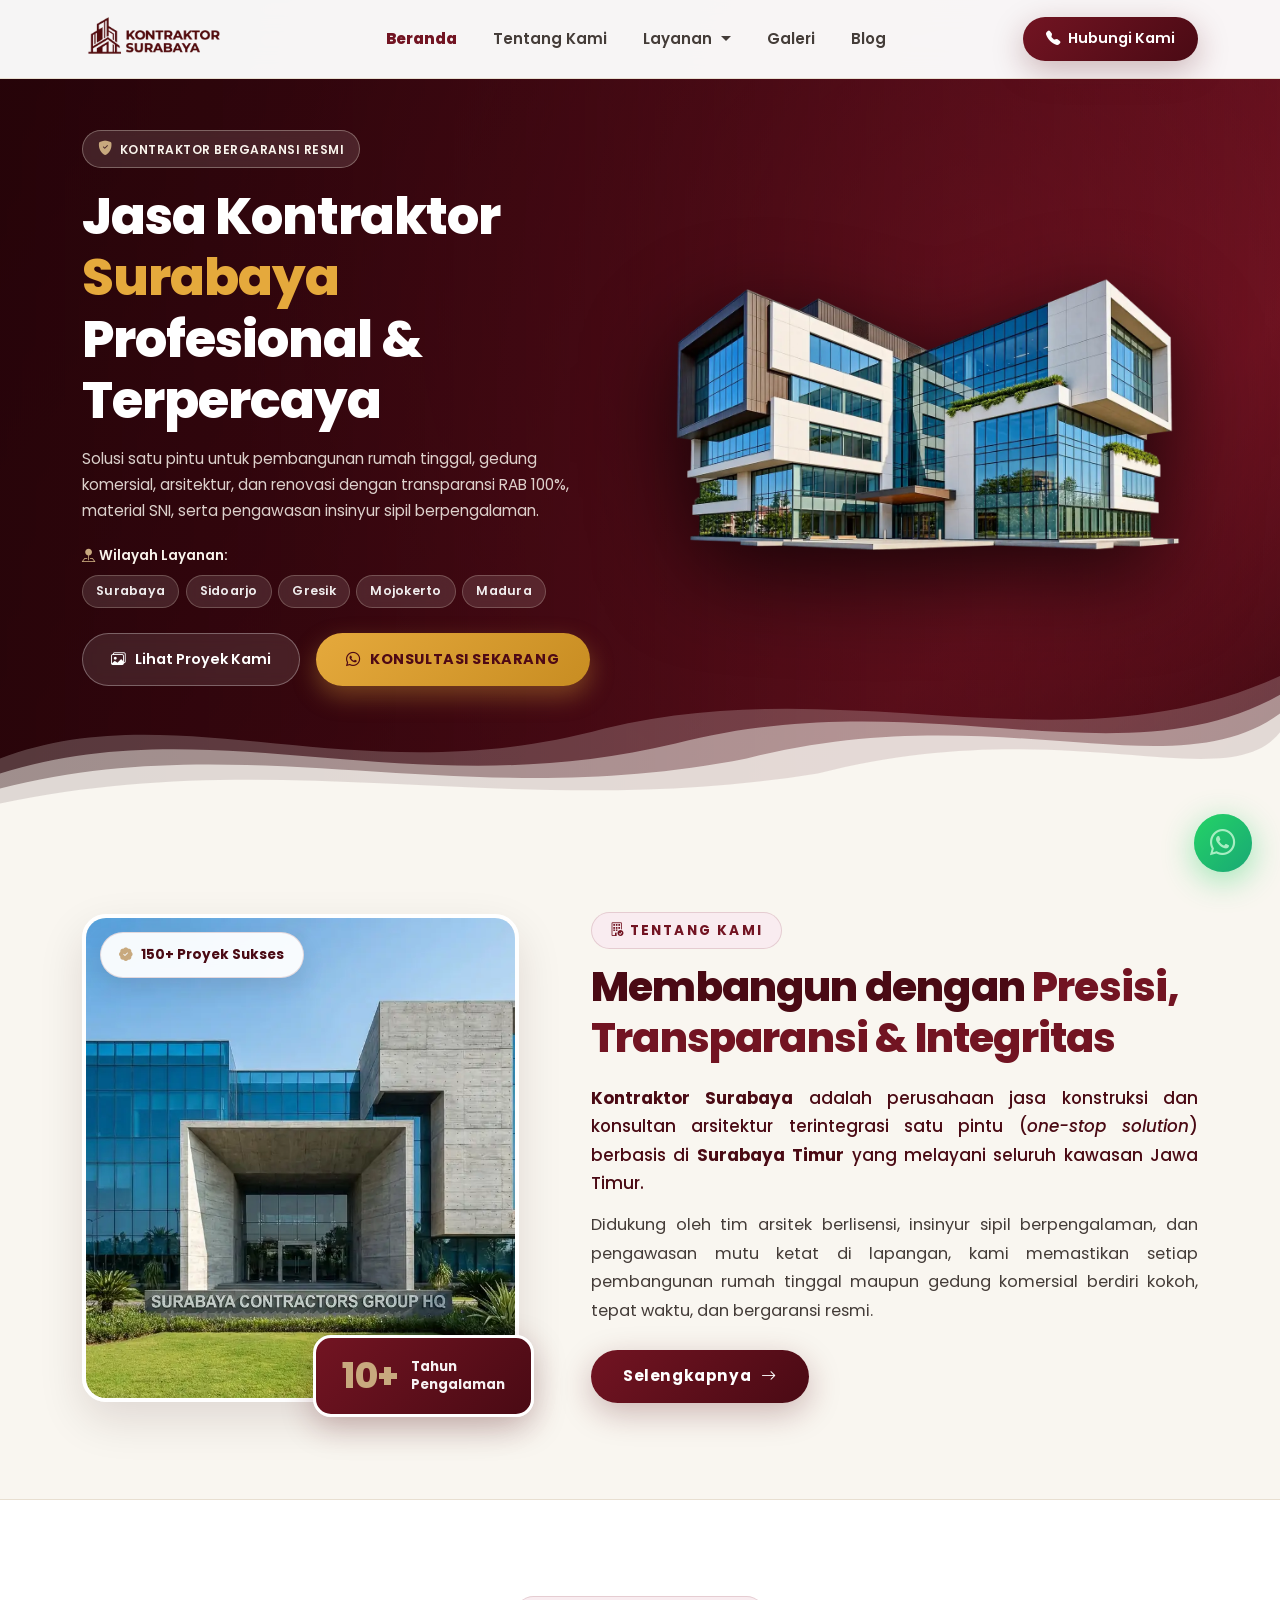
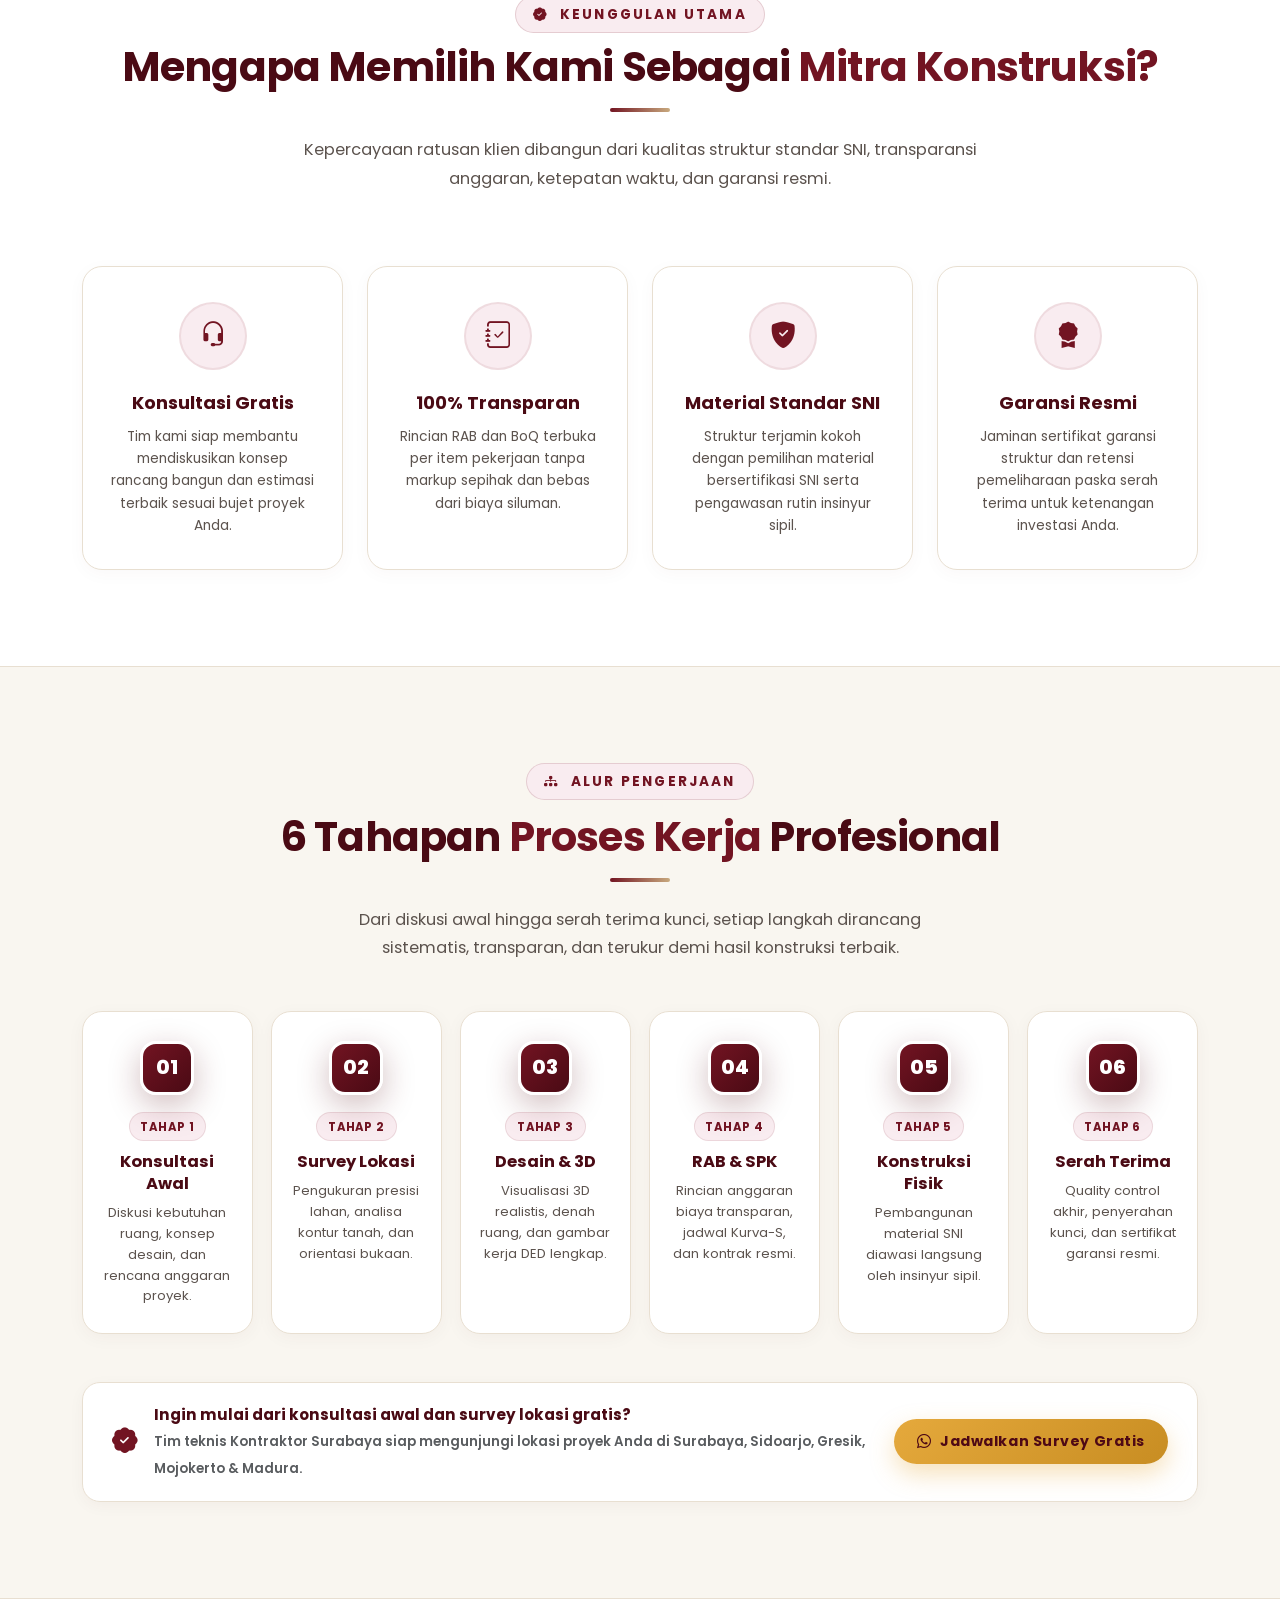
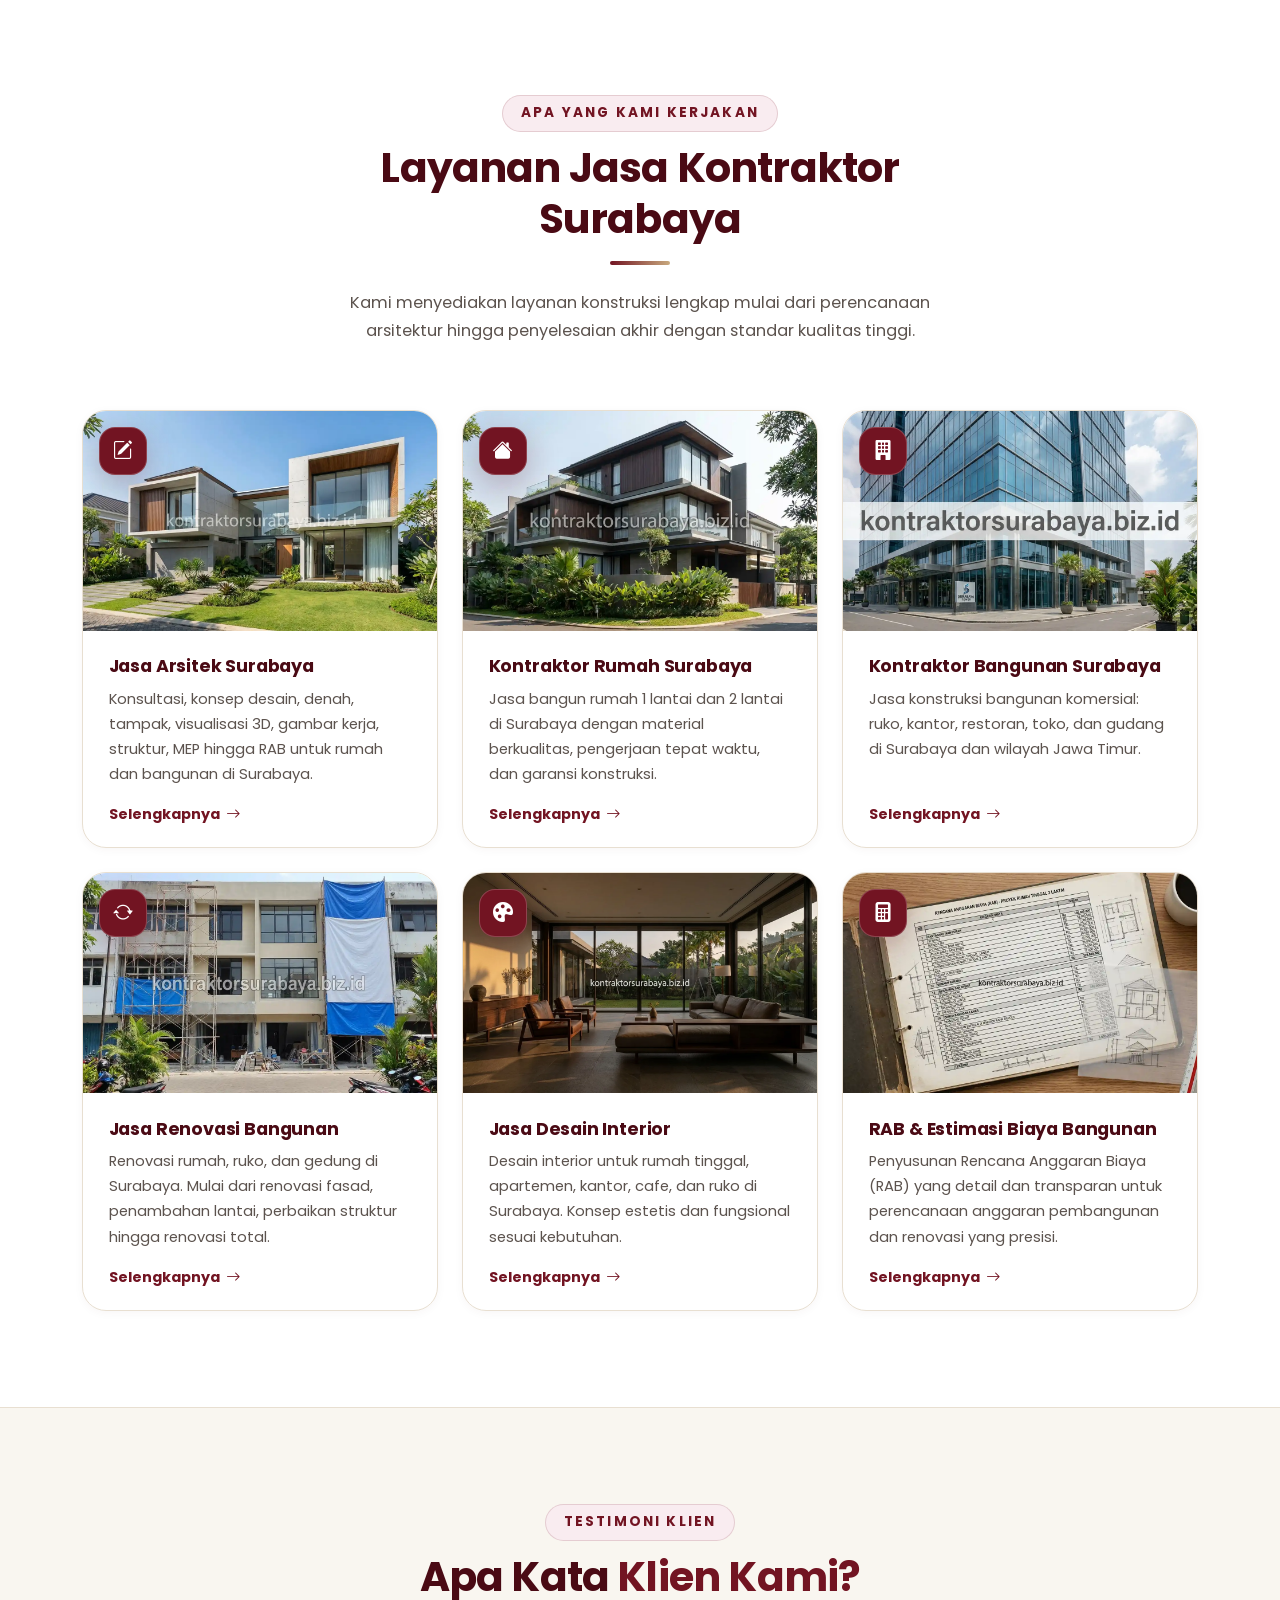
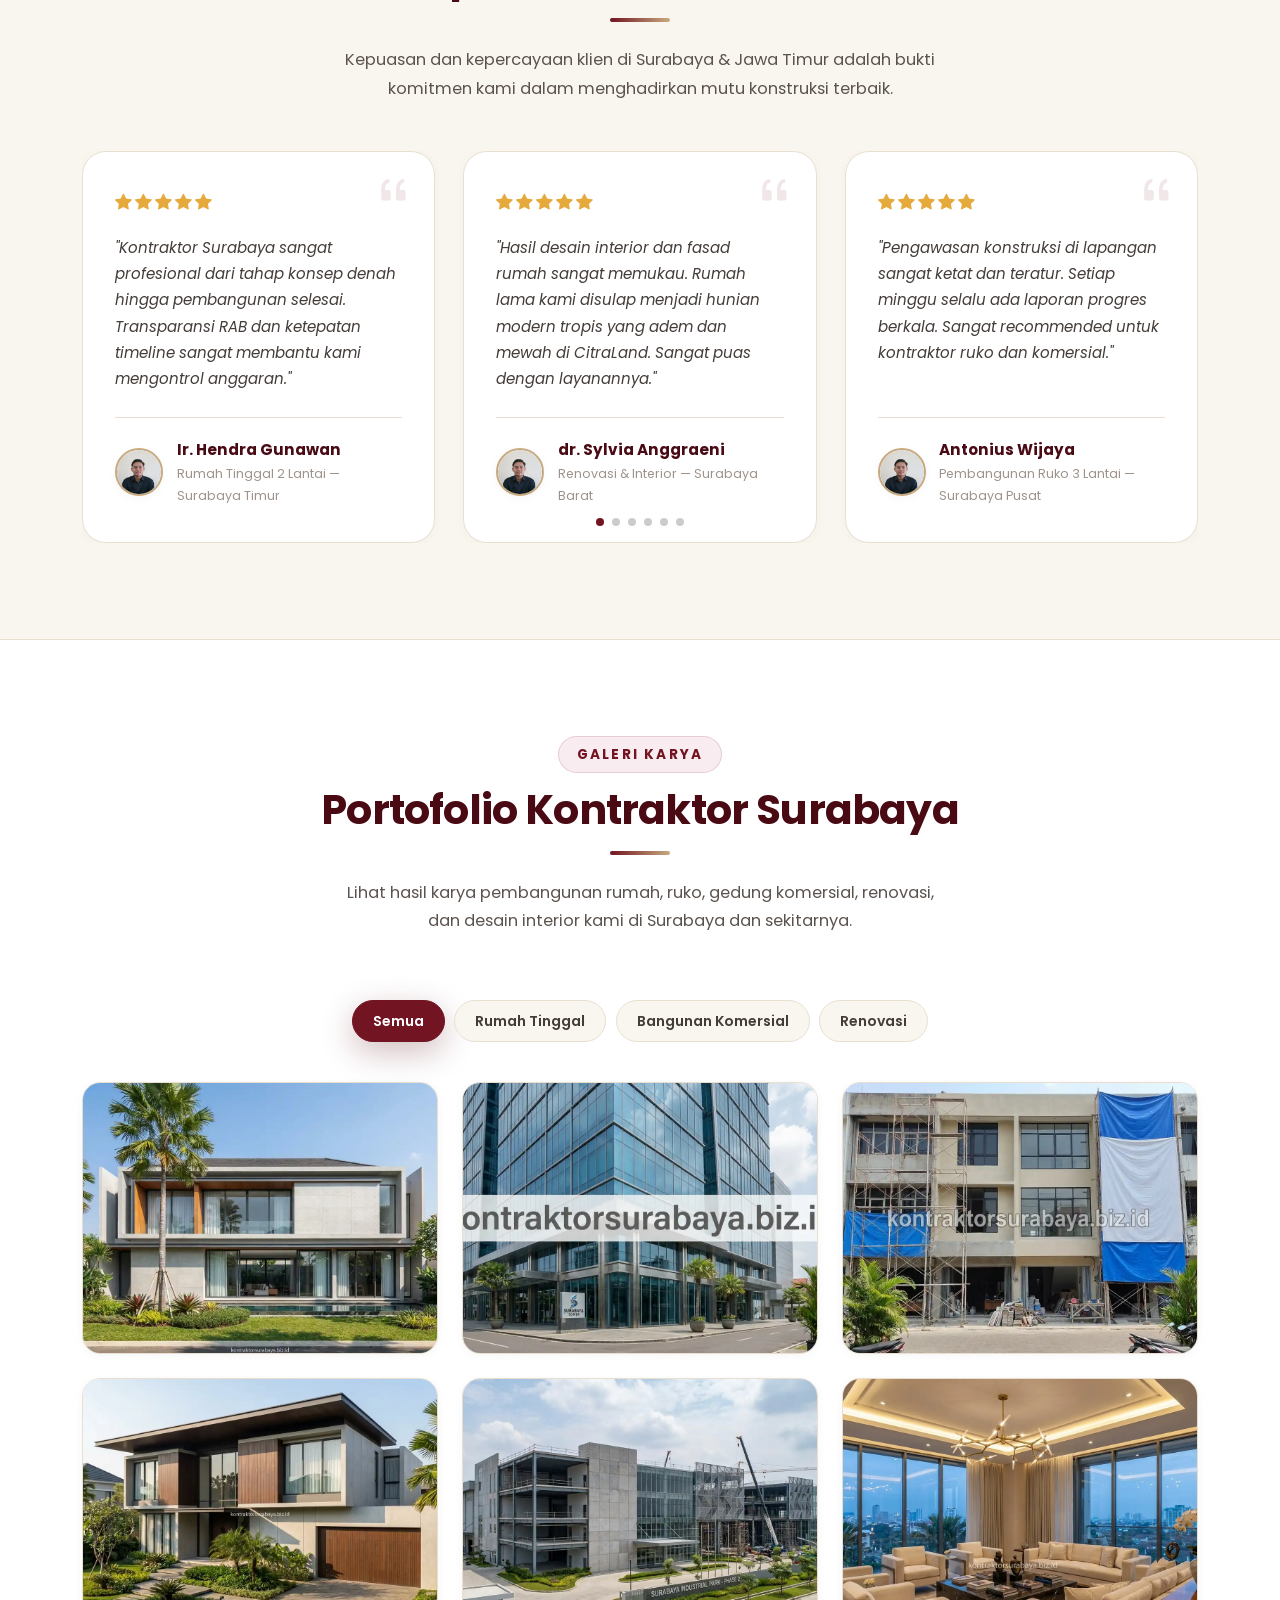
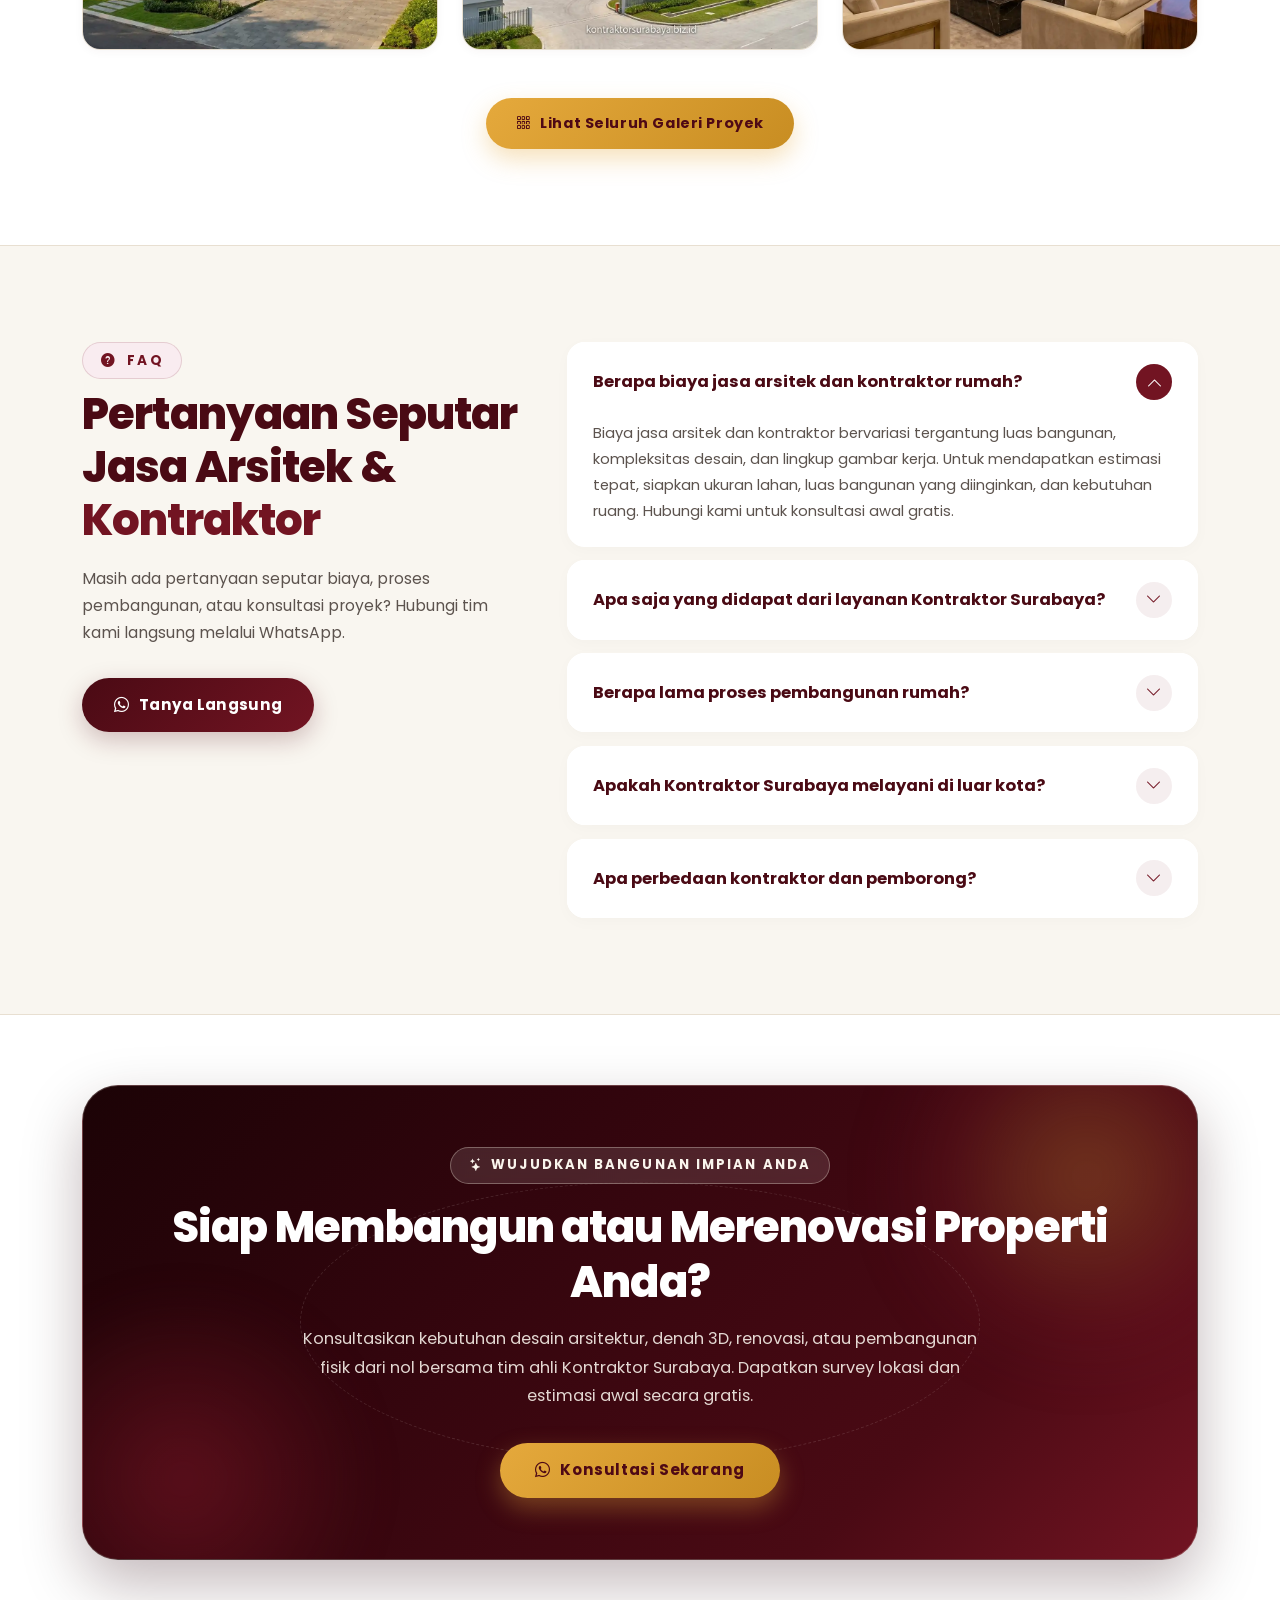
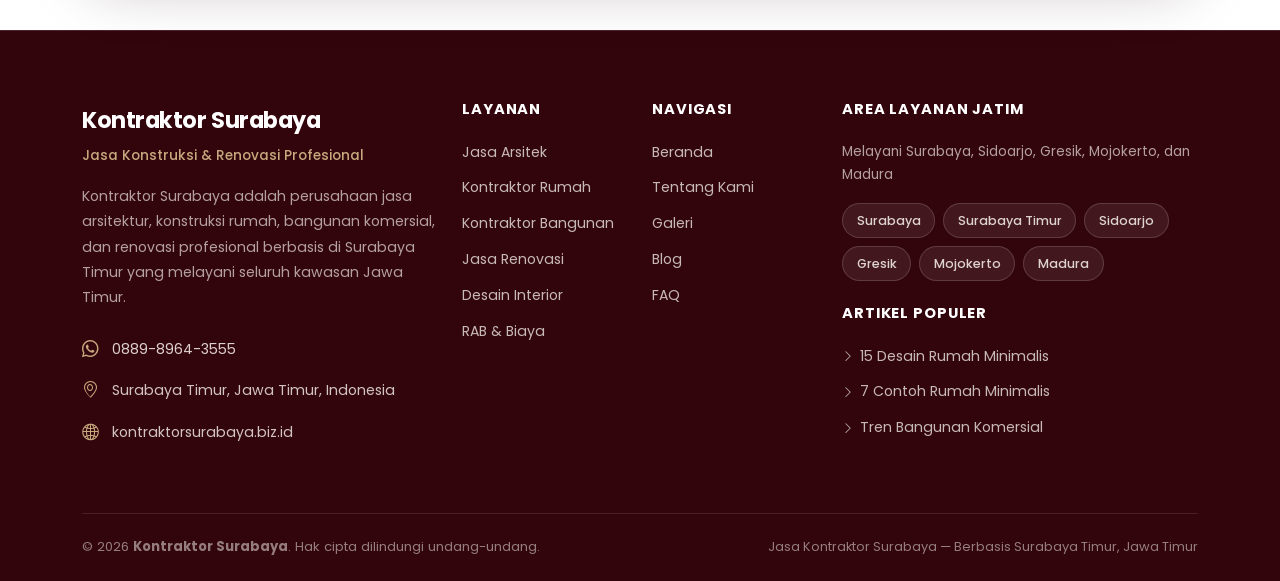
==== commit 17f98460: "update: tampilan index dan lain lain" ====
--- a/index.html
+++ b/index.html
@@ -42,14 +42,25 @@
   <link rel="stylesheet" href="assets/css/main.min.css">
 
   <!-- Non-Critical Vendor CSS (Deferred Loading to Eliminate Render-Blocking) -->
-  <link rel="preload" href="assets/vendor/bootstrap-icons/bootstrap-icons.min.css" as="style" onload="this.onload=null;this.rel='stylesheet'">
-  <noscript><link rel="stylesheet" href="assets/vendor/bootstrap-icons/bootstrap-icons.min.css"></noscript>
+  <link rel="preload" href="assets/vendor/bootstrap-icons/bootstrap-icons.min.css" as="style"
+    onload="this.onload=null;this.rel='stylesheet'">
+  <noscript>
+    <link rel="stylesheet" href="assets/vendor/bootstrap-icons/bootstrap-icons.min.css">
+  </noscript>
   <link rel="preload" href="assets/vendor/aos/aos.css" as="style" onload="this.onload=null;this.rel='stylesheet'">
-  <noscript><link rel="stylesheet" href="assets/vendor/aos/aos.css"></noscript>
-  <link rel="preload" href="assets/vendor/glightbox/css/glightbox.min.css" as="style" onload="this.onload=null;this.rel='stylesheet'">
-  <noscript><link rel="stylesheet" href="assets/vendor/glightbox/css/glightbox.min.css"></noscript>
-  <link rel="preload" href="https://cdn.jsdelivr.net/npm/swiper@11/swiper-bundle.min.css" as="style" onload="this.onload=null;this.rel='stylesheet'">
-  <noscript><link rel="stylesheet" href="https://cdn.jsdelivr.net/npm/swiper@11/swiper-bundle.min.css"></noscript>
+  <noscript>
+    <link rel="stylesheet" href="assets/vendor/aos/aos.css">
+  </noscript>
+  <link rel="preload" href="assets/vendor/glightbox/css/glightbox.min.css" as="style"
+    onload="this.onload=null;this.rel='stylesheet'">
+  <noscript>
+    <link rel="stylesheet" href="assets/vendor/glightbox/css/glightbox.min.css">
+  </noscript>
+  <link rel="preload" href="https://cdn.jsdelivr.net/npm/swiper@11/swiper-bundle.min.css" as="style"
+    onload="this.onload=null;this.rel='stylesheet'">
+  <noscript>
+    <link rel="stylesheet" href="https://cdn.jsdelivr.net/npm/swiper@11/swiper-bundle.min.css">
+  </noscript>
   <!-- Schema Markup JSON-LD -->
   <script type="application/ld+json">
   {
@@ -321,8 +332,7 @@
   <!-- NAVBAR -->
   <nav id="navbar" class="navbar navbar-expand-lg fixed-top" role="navigation" aria-label="Navigasi utama">
     <div class="container">
-      <a class="navbar-brand d-flex align-items-center" href="index.html"
-        aria-label="Kontraktor Surabaya - Beranda">
+      <a class="navbar-brand d-flex align-items-center" href="index.html" aria-label="Kontraktor Surabaya - Beranda">
         <img src="assets/img/logo-header.webp" alt="Logo Kontraktor Surabaya" class="logo-img" width="160" height="54"
           fetchpriority="high" onerror="this.style.display='none'">
       </a>
@@ -337,11 +347,12 @@
 
       <!-- Offcanvas Navigation Drawer (Slide from Right on Mobile, Inline on Desktop) -->
       <div class="offcanvas offcanvas-end" tabindex="-1" id="navOffcanvas" aria-labelledby="navOffcanvasLabel">
-        
+
         <!-- Mobile Drawer Header -->
         <div class="offcanvas-header d-flex d-lg-none align-items-center justify-content-between">
           <span class="drawer-title fw-bold text-maroon fs-6 mb-0" id="navOffcanvasLabel">Menu Navigasi</span>
-          <button type="button" class="btn-drawer-close shadow-none" data-bs-dismiss="offcanvas" aria-label="Tutup navigasi">
+          <button type="button" class="btn-drawer-close shadow-none" data-bs-dismiss="offcanvas"
+            aria-label="Tutup navigasi">
             <i class="bi bi-x-lg"></i>
           </button>
         </div>
@@ -361,9 +372,11 @@
                 Layanan
               </a>
               <ul class="dropdown-menu" aria-labelledby="dropLayanan">
-                <li><a class="dropdown-item" href="layanan.html"><i
-                      class="bi bi-grid-fill me-2 text-maroon"></i>Semua Layanan</a></li>
-                <li><hr class="dropdown-divider my-1"></li>
+                <li><a class="dropdown-item" href="layanan.html"><i class="bi bi-grid-fill me-2 text-maroon"></i>Semua
+                    Layanan</a></li>
+                <li>
+                  <hr class="dropdown-divider my-1">
+                </li>
                 <li><a class="dropdown-item" href="layanan/jasa-arsitek-surabaya.html"><i
                       class="bi bi-pencil-square me-2 text-maroon"></i>Jasa Arsitek</a></li>
                 <li><a class="dropdown-item" href="layanan/kontraktor-rumah-surabaya.html"><i
@@ -411,30 +424,37 @@
         <!-- Left: SEO Text & Actions -->
         <div class="col-lg-6 hero-content" data-aos="fade-right">
           <div class="hero-badge">
-            <i class="bi bi-geo-alt-fill"></i>
-            Berbasis Surabaya Timur, Jawa Timur
+            <i class="bi bi-shield-fill-check text-gold"></i>
+            <span>Kontraktor Bergaransi Resmi</span>
           </div>
 
           <h1 class="hero-title">
-            Jasa Kontraktor <span class="highlight">Surabaya</span> Terpercaya untuk Pembangunan &amp; Renovasi
+            Jasa Kontraktor <span class="highlight">Surabaya</span> Profesional &amp; Terpercaya
           </h1>
 
           <p class="hero-desc">
-            Berbasis di Surabaya Timur, kami melayani kebutuhan konstruksi untuk proyek rumah,
-            bangunan, renovasi, arsitektur, dan interior di Surabaya serta wilayah sekitarnya.
+            Solusi satu pintu untuk pembangunan rumah tinggal, gedung komersial, arsitektur, dan renovasi dengan
+            transparansi RAB 100%, material SNI, serta pengawasan insinyur sipil berpengalaman.
           </p>
 
-          <div class="hero-location">
-            <span><i class="bi bi-pin-map-fill text-gold me-1"></i> Melayani: Surabaya &bull; Sidoarjo &bull; Gresik &bull; Mojokerto &bull; Madura</span>
-          </div>
-
-          <div class="d-flex flex-wrap gap-3">
+          <div class="hero-location-chips">
+            <span class="hero-chip-label"><i class="bi bi-pin-map-fill text-gold me-1"></i> Wilayah Layanan:</span>
+            <div class="hero-chips-wrap">
+              <span class="hero-city-chip">Surabaya</span>
+              <span class="hero-city-chip">Sidoarjo</span>
+              <span class="hero-city-chip">Gresik</span>
+              <span class="hero-city-chip">Mojokerto</span>
+              <span class="hero-city-chip">Madura</span>
+            </div>
+          </div>
+
+          <div class="d-flex flex-wrap gap-3 hero-action-btns">
+            <a id="hero-cta-portfolio" href="#portfolio" class="btn-hero-outline">
+              <i class="bi bi-images"></i> Lihat Proyek Kami
+            </a>
             <a id="hero-cta-wa" href="https://wa.me/62088989643555?text=Halo%2C+saya+ingin+konsultasi+proyek"
               class="btn-hero-cta" target="_blank" rel="noopener noreferrer">
               <i class="bi bi-whatsapp"></i> KONSULTASI SEKARANG
-            </a>
-            <a id="hero-cta-portfolio" href="#portfolio" class="btn-hero-outline">
-              <i class="bi bi-images"></i> Lihat Proyek Kami
             </a>
           </div>
         </div>
@@ -472,13 +492,16 @@
       <div class="container">
         <div class="row align-items-center gy-5 gx-lg-5">
 
-          <!-- Image -->
+          <!-- Image & Trust Badges -->
           <div class="col-lg-5" data-aos="fade-right">
             <div class="about-img-wrap">
+              <div class="about-badge-trust" data-aos="fade-down" data-aos-delay="200">
+                <i class="bi bi-patch-check-fill text-gold"></i>
+                <span>150+ Proyek Sukses</span>
+              </div>
               <div class="about-img-main">
-                <img src="assets/img/about/about.webp"
-                  alt="Tim profesional Kontraktor Surabaya bekerja di studio desain" width="500" height="500"
-                  loading="lazy" onerror="this.src='assets/img/hero/hero.webp'" />
+                <img src="assets/img/about/about.webp" alt="Tim arsitek dan insinyur profesional Kontraktor Surabaya"
+                  width="500" height="500" loading="lazy" onerror="this.src='assets/img/hero/hero.webp'" />
               </div>
               <div class="about-badge-float" data-aos="zoom-in" data-aos-delay="300">
                 <div class="abyear">10+</div>
@@ -487,48 +510,33 @@
             </div>
           </div>
 
-          <!-- Content -->
+          <!-- Content (Condensed & Focused from tentang-kami.html) -->
           <div class="col-lg-7" data-aos="fade-left">
             <div class="about-content ps-lg-3 ps-xl-4">
-              <span class="section-label">Tentang Kami</span>
+              <span class="section-label"><i class="bi bi-building-check me-1"></i>Tentang Kami</span>
               <h2 class="section-title" id="about-heading">
-                Mengapa Memilih <span>Kontraktor Surabaya?</span>
+                Membangun dengan <span>Presisi, Transparansi &amp; Integritas</span>
               </h2>
-              <p class="section-desc" style="max-width:100%;">
-                Kontraktor Surabaya adalah perusahaan jasa arsitek dan kontraktor profesional
-                yang berdedikasi menghadirkan solusi dari desain hingga pembangunan.
-                Melayani Surabaya, Sidoarjo, Gresik, Mojokerto, Madura dan seluruh Jawa Timur dengan pendekatan yang
-                detail, terencana, dan berorientasi pada kepuasan klien.
+
+              <p class="about-lead">
+                <strong>Kontraktor Surabaya</strong> adalah perusahaan jasa konstruksi dan konsultan arsitektur
+                terintegrasi satu pintu (<em>one-stop solution</em>) berbasis di <strong>Surabaya Timur</strong> yang
+                melayani seluruh kawasan Jawa Timur.
               </p>
 
-              <ul class="about-list" aria-label="Keunggulan Kontraktor Surabaya">
-                <li>
-                  <i class="bi bi-check2-circle" aria-hidden="true"></i>
-                  <span>Tim arsitek dan kontraktor berpengalaman dengan track record 150+ proyek beragam</span>
-                </li>
-                <li>
-                  <i class="bi bi-check2-circle" aria-hidden="true"></i>
-                  <span>Proses terstruktur: Konsultasi → Desain → RAB → Pelaksanaan → Quality Control</span>
-                </li>
-                <li>
-                  <i class="bi bi-check2-circle" aria-hidden="true"></i>
-                  <span>Transparansi penuh dalam setiap tahap proyek, dari biaya hingga timeline</span>
-                </li>
-                <li>
-                  <i class="bi bi-check2-circle" aria-hidden="true"></i>
-                  <span>Melayani berbagai jenis bangunan: rumah, ruko, kantor, kafe, villa, dan gedung</span>
-                </li>
-                <li>
-                  <i class="bi bi-check2-circle" aria-hidden="true"></i>
-                  <span>Konsultasi awal gratis — ceritakan rencana proyek Anda tanpa komitmen</span>
-                </li>
-              </ul>
-
-              <div class="about-btn-wrap">
+              <p class="section-desc mb-4">
+                Didukung oleh tim arsitek berlisensi, insinyur sipil berpengalaman, dan pengawasan mutu ketat di
+                lapangan, kami memastikan setiap pembangunan rumah tinggal maupun gedung komersial berdiri kokoh, tepat
+                waktu, dan bergaransi resmi.
+              </p>
+
+              <!-- CTA Actions -->
+              <div class="d-flex flex-wrap align-items-center gap-3">
                 <a href="tentang-kami.html" class="btn-maroon" id="about-link-btn">
-                  Lihat Selengkapnya <i class="bi bi-arrow-right"></i>
+                  Selengkapnya <i class="bi bi-arrow-right"></i>
                 </a>
               </div>
+
             </div>
           </div>
 
@@ -537,151 +545,200 @@
     </section><!-- /about -->
 
 
-    <!-- ══ 3. WHY CHOOSE (KEUNGGULAN - MODERN 2X2 BENTO GRID) ═════════════════ -->
+    <!-- ══ 3. WHY CHOOSE (MENGAPA MEMILIH KAMI - CLEAN 4-COLUMN CARDS) ═════════ -->
     <section id="why-choose" aria-labelledby="why-heading">
       <div class="container">
-        <div class="row align-items-center gy-5">
-
-          <!-- Left Column -->
-          <div class="col-lg-5" data-aos="fade-right">
-            <span class="section-label"><i class="bi bi-patch-check-fill text-maroon"></i> Keunggulan Utama</span>
-            <h2 class="section-title" id="why-heading">
-              Standar Mutu &amp; <span>Jaminan Kualitas</span> Konstruksi
-            </h2>
-            <p class="section-desc mb-4">
-              Setiap proyek dikerjakan dengan standar presisi tinggi, material bersertifikat SNI, timeline terukur,
-              serta transparansi penuh tanpa biaya siluman dari awal hingga serah terima kunci.
-            </p>
-
-            <div class="why-highlights mb-4">
-              <div class="why-highlight-pill"><i class="bi bi-check-circle-fill"></i> 150+ Proyek Terselesaikan</div>
-              <div class="why-highlight-pill"><i class="bi bi-check-circle-fill"></i> Garansi Struktur &amp;
-                Pemeliharaan Resmi</div>
-              <div class="why-highlight-pill"><i class="bi bi-check-circle-fill"></i> 100% Transparansi RAB Tanpa Biaya
-                Siluman</div>
-            </div>
-
-            <div class="why-btn-wrap">
-              <a href="https://wa.me/62088989643555?text=Halo%2C+saya+ingin+konsultasi+proyek+bangunan"
-                class="btn-gold mt-2 d-inline-flex" data-wa="layanan" id="why-wa-btn" target="_blank"
-                rel="noopener noreferrer">
-                <i class="bi bi-whatsapp"></i> Mulai Konsultasi Gratis
-              </a>
-            </div>
-          </div>
-
-          <!-- Right Column: 2x2 Interactive Bento Grid -->
-          <div class="col-lg-7" data-aos="fade-left">
-            <div class="why-feature-grid">
-
-              <!-- Card 01 -->
-              <div class="why-feature-card">
-                <span class="why-card-number" aria-hidden="true">01</span>
-                <div class="why-card-top">
-                  <div class="why-icon-box"><i class="bi bi-rulers"></i></div>
-
-                </div>
-                <h3 class="why-card-title">Desain Sesuai Kebutuhan</h3>
-                <p class="why-card-desc">Setiap desain arsitektur dan denah dibuat spesifik mengikuti gaya hidup, fungsi
-                  ruang, dan bujet investasi Anda tanpa template generik.</p>
-              </div>
-
-              <!-- Card 02 -->
-              <div class="why-feature-card">
-                <span class="why-card-number" aria-hidden="true">02</span>
-                <div class="why-card-top">
-                  <div class="why-icon-box"><i class="bi bi-shield-fill-check"></i></div>
-
-                </div>
-                <h3 class="why-card-title">Konstruksi Berkualitas</h3>
-                <p class="why-card-desc">Material bersertifikat SNI pilihan dengan supervisi ketat insinyur sipil dan
-                  mandor berpengalaman di setiap tahapan pengerjaan.</p>
-              </div>
-
-              <!-- Card 03 -->
-              <div class="why-feature-card">
-                <span class="why-card-number" aria-hidden="true">03</span>
-                <div class="why-card-top">
-                  <div class="why-icon-box"><i class="bi bi-calendar-check-fill"></i></div>
-
-                </div>
-                <h3 class="why-card-title">Timeline Terencana</h3>
-                <p class="why-card-desc">Jadwal pelaksanaan terinci dan realistis (Time Schedule Curve-S) dengan
-                  komitmen penuh menyelesaikan proyek tepat waktu.</p>
-              </div>
-
-              <!-- Card 04 -->
-              <div class="why-feature-card">
-                <span class="why-card-number" aria-hidden="true">04</span>
-                <div class="why-card-top">
-                  <div class="why-icon-box"><i class="bi bi-chat-square-text-fill"></i></div>
-
-                </div>
-                <h3 class="why-card-title">Komunikasi Transparan</h3>
-                <p class="why-card-desc">Update progres berkala lengkap foto &amp; video dokumentasi lapangan. Anda
-                  selalu terinfo tanpa harus bertanya-tanya.</p>
-              </div>
-
-            </div>
-          </div>
-
-        </div>
+
+        <!-- Centered Header -->
+        <div class="text-center mb-5" data-aos="fade-up">
+          <span class="section-label mb-2"><i class="bi bi-patch-check-fill me-1"></i> Keunggulan Utama</span>
+          <h2 class="section-title" id="why-heading">
+            Mengapa Memilih Kami Sebagai <span>Mitra Konstruksi?</span>
+          </h2>
+          <div class="divider-maroon mx-auto"></div>
+          <p class="section-desc mx-auto" style="max-width: 680px;">
+            Kepercayaan ratusan klien dibangun dari kualitas struktur standar SNI, transparansi anggaran, ketepatan
+            waktu, dan garansi resmi.
+          </p>
+        </div>
+
+        <!-- 4 Clean Cards Row -->
+        <div class="row g-4 why-simple-grid">
+
+          <!-- Card 1 -->
+          <div class="col-lg-3 col-md-6" data-aos="fade-up" data-aos-delay="0">
+            <div class="why-simple-card">
+              <div class="why-simple-icon">
+                <i class="bi bi-headset"></i>
+              </div>
+              <h3 class="why-simple-title">Konsultasi Gratis</h3>
+              <p class="why-simple-desc">
+                Tim kami siap membantu mendiskusikan konsep rancang bangun dan estimasi terbaik sesuai bujet proyek
+                Anda.
+              </p>
+            </div>
+          </div>
+
+          <!-- Card 2 -->
+          <div class="col-lg-3 col-md-6" data-aos="fade-up" data-aos-delay="100">
+            <div class="why-simple-card">
+              <div class="why-simple-icon">
+                <i class="bi bi-journal-check"></i>
+              </div>
+              <h3 class="why-simple-title">100% Transparan</h3>
+              <p class="why-simple-desc">
+                Rincian RAB dan BoQ terbuka per item pekerjaan tanpa markup sepihak dan bebas dari biaya siluman.
+              </p>
+            </div>
+          </div>
+
+          <!-- Card 3 -->
+          <div class="col-lg-3 col-md-6" data-aos="fade-up" data-aos-delay="200">
+            <div class="why-simple-card">
+              <div class="why-simple-icon">
+                <i class="bi bi-shield-fill-check"></i>
+              </div>
+              <h3 class="why-simple-title">Material Standar SNI</h3>
+              <p class="why-simple-desc">
+                Struktur terjamin kokoh dengan pemilihan material bersertifikasi SNI serta pengawasan rutin insinyur
+                sipil.
+              </p>
+            </div>
+          </div>
+
+          <!-- Card 4 -->
+          <div class="col-lg-3 col-md-6" data-aos="fade-up" data-aos-delay="300">
+            <div class="why-simple-card">
+              <div class="why-simple-icon">
+                <i class="bi bi-award-fill"></i>
+              </div>
+              <h3 class="why-simple-title">Garansi Resmi</h3>
+              <p class="why-simple-desc">
+                Jaminan sertifikat garansi struktur dan retensi pemeliharaan paska serah terima untuk ketenangan
+                investasi Anda.
+              </p>
+            </div>
+          </div>
+
+        </div>
+
       </div>
     </section><!-- /why-choose -->
 
 
-    <!-- ══ 4. PROSES KERJA (6 HORIZONTAL CARDS) ════════════════════════════════ -->
+    <!-- ══ 4. PROSES KERJA (6-STAGE ROADMAP GRID) ═════════════════════════════ -->
     <section id="proses" aria-labelledby="proses-heading">
       <div class="container">
         <div class="text-center mb-5" data-aos="fade-up">
-          <span class="section-label">Cara Kerja</span>
+          <span class="section-label"><i class="bi bi-diagram-3-fill me-1"></i> Alur Pengerjaan</span>
           <h2 class="section-title" id="proses-heading">
-            Proses Kerja <span>Kami</span>
+            6 Tahapan <span>Proses Kerja</span> Profesional
           </h2>
           <div class="divider-maroon mx-auto"></div>
           <p class="section-desc mx-auto">
-            Alur kerja yang terstruktur memastikan setiap proyek berjalan lancar, tepat anggaran,
-            dan tepat waktu dari konsultasi awal hingga serah terima kunci.
+            Dari diskusi awal hingga serah terima kunci, setiap langkah dirancang sistematis, transparan, dan terukur
+            demi hasil konstruksi terbaik.
           </p>
         </div>
 
         <div class="proses-steps">
+          <!-- Step 1 -->
           <div class="proses-step" data-aos="fade-up" data-aos-delay="0">
-            <div class="proses-num" aria-hidden="true">1</div>
-            <h3 class="proses-title">Konsultasi</h3>
-            <p class="proses-desc">Diskusikan kebutuhan, visi ruang, dan anggaran proyek Anda bersama tim kami.</p>
-          </div>
+            <div class="proses-step-top">
+              <div class="proses-num-wrap">
+                <div class="proses-num" aria-hidden="true">01</div>
+              </div>
+            </div>
+            <span class="proses-stage-tag">Tahap 1</span>
+            <h3 class="proses-title">Konsultasi Awal</h3>
+            <p class="proses-desc">Diskusi kebutuhan ruang, konsep desain, dan rencana anggaran proyek.</p>
+          </div>
+
+          <!-- Step 2 -->
           <div class="proses-step" data-aos="fade-up" data-aos-delay="100">
-            <div class="proses-num" aria-hidden="true">2</div>
-            <h3 class="proses-title">Konsep</h3>
-            <p class="proses-desc">Survey lokasi &amp; penyusunan konsep denah dan tata letak yang fungsional.</p>
-          </div>
+            <div class="proses-step-top">
+              <div class="proses-num-wrap">
+                <div class="proses-num" aria-hidden="true">02</div>
+              </div>
+            </div>
+            <span class="proses-stage-tag">Tahap 2</span>
+            <h3 class="proses-title">Survey Lokasi</h3>
+            <p class="proses-desc">Pengukuran presisi lahan, analisa kontur tanah, dan orientasi bukaan.</p>
+          </div>
+
+          <!-- Step 3 -->
           <div class="proses-step" data-aos="fade-up" data-aos-delay="200">
-            <div class="proses-num" aria-hidden="true">3</div>
-            <h3 class="proses-title">Desain</h3>
-            <p class="proses-desc">Pengembangan gambar 2D, 3D visual realistis, dan gambar kerja teknis lengkap.</p>
-          </div>
+            <div class="proses-step-top">
+              <div class="proses-num-wrap">
+                <div class="proses-num" aria-hidden="true">03</div>
+              </div>
+            </div>
+            <span class="proses-stage-tag">Tahap 3</span>
+            <h3 class="proses-title">Desain &amp; 3D</h3>
+            <p class="proses-desc">Visualisasi 3D realistis, denah ruang, dan gambar kerja DED lengkap.</p>
+          </div>
+
+          <!-- Step 4 -->
           <div class="proses-step" data-aos="fade-up" data-aos-delay="300">
-            <div class="proses-num" aria-hidden="true">4</div>
-            <h3 class="proses-title">RAB</h3>
-            <p class="proses-desc">Rencana Anggaran Biaya yang transparan, detail material, dan penawaran resmi.</p>
-          </div>
+            <div class="proses-step-top">
+              <div class="proses-num-wrap">
+                <div class="proses-num" aria-hidden="true">04</div>
+              </div>
+            </div>
+            <span class="proses-stage-tag">Tahap 4</span>
+            <h3 class="proses-title">RAB &amp; SPK</h3>
+            <p class="proses-desc">Rincian anggaran biaya transparan, jadwal Kurva-S, dan kontrak resmi.</p>
+          </div>
+
+          <!-- Step 5 -->
           <div class="proses-step" data-aos="fade-up" data-aos-delay="400">
-            <div class="proses-num" aria-hidden="true">5</div>
-            <h3 class="proses-title">Pelaksanaan</h3>
-            <p class="proses-desc">Pembangunan fisik di bawah pengawasan ketat, terjadwal, dan laporan berkala.</p>
-          </div>
+            <div class="proses-step-top">
+              <div class="proses-num-wrap">
+                <div class="proses-num" aria-hidden="true">05</div>
+              </div>
+            </div>
+            <span class="proses-stage-tag">Tahap 5</span>
+            <h3 class="proses-title">Konstruksi Fisik</h3>
+            <p class="proses-desc">Pembangunan material SNI diawasi langsung oleh insinyur sipil.</p>
+          </div>
+
+          <!-- Step 6 -->
           <div class="proses-step" data-aos="fade-up" data-aos-delay="500">
-            <div class="proses-num" aria-hidden="true">6</div>
+            <div class="proses-step-top">
+              <div class="proses-num-wrap">
+                <div class="proses-num" aria-hidden="true">06</div>
+              </div>
+            </div>
+            <span class="proses-stage-tag">Tahap 6</span>
             <h3 class="proses-title">Serah Terima</h3>
-            <p class="proses-desc">Quality control akhir, serah terima hasil proyek, dan sertifikat garansi resmi.</p>
+            <p class="proses-desc">Quality control akhir, penyerahan kunci, dan sertifikat garansi resmi.</p>
           </div>
         </div>
 
         <!-- Swipe Hint Indicator (Mobile Only) -->
         <div class="proses-swipe-hint d-md-none text-center text-muted small mt-3">
-          <i class="bi bi-arrow-left-right text-maroon me-1"></i> Geser ke samping untuk melihat langkah selanjutnya &rarr;
-        </div>
+          <i class="bi bi-arrow-left-right text-maroon me-1"></i> Geser ke samping untuk melihat langkah selanjutnya
+          &rarr;
+        </div>
+
+        <!-- Bottom Trust & Micro-CTA Bar -->
+        <div class="proses-bottom-trust" data-aos="fade-up" data-aos-delay="200">
+          <div class="proses-bottom-text">
+            <i class="bi bi-patch-check-fill text-maroon"></i>
+            <div>
+              <span class="d-block fw-bold text-maroon-dark">Ingin mulai dari konsultasi awal dan survey lokasi
+                gratis?</span>
+              <small class="text-muted">Tim teknis Kontraktor Surabaya siap mengunjungi lokasi proyek Anda di Surabaya,
+                Sidoarjo, Gresik, Mojokerto &amp; Madura.</small>
+            </div>
+          </div>
+          <a href="https://wa.me/62088989643555?text=Halo%2C+saya+ingin+konsultasi+dan+survey+lokasi+proyek"
+            class="btn-gold d-inline-flex align-items-center gap-2 flex-shrink-0" id="proses-wa-cta" target="_blank"
+            rel="noopener noreferrer">
+            <i class="bi bi-whatsapp"></i> Jadwalkan Survey Gratis
+          </a>
+        </div>
+
       </div>
     </section><!-- /proses -->
 
@@ -707,7 +764,8 @@
           <!-- 01. Jasa Arsitek -->
           <div class="col-md-6 col-xl-4" data-aos="fade-up" data-aos-delay="0">
             <article class="service-card">
-              <a href="layanan/jasa-arsitek-surabaya.html" class="service-card-img" aria-label="Lihat Layanan Jasa Arsitek Surabaya">
+              <a href="layanan/jasa-arsitek-surabaya.html" class="service-card-img"
+                aria-label="Lihat Layanan Jasa Arsitek Surabaya">
                 <img src="assets/img/layanan/jasa-arsitek-rumah-mewah-surabaya.webp"
                   alt="Jasa arsitek Surabaya untuk desain rumah dan bangunan" loading="lazy" width="400" height="220"
                   onerror="this.src='assets/img/hero/hero.webp'">
@@ -729,7 +787,8 @@
           <!-- 02. Kontraktor Rumah -->
           <div class="col-md-6 col-xl-4" data-aos="fade-up" data-aos-delay="100">
             <article class="service-card">
-              <a href="layanan/kontraktor-rumah-surabaya.html" class="service-card-img" aria-label="Lihat Layanan Kontraktor Rumah Surabaya">
+              <a href="layanan/kontraktor-rumah-surabaya.html" class="service-card-img"
+                aria-label="Lihat Layanan Kontraktor Rumah Surabaya">
                 <img src="assets/img/layanan/pembangunan-rumah-modern-surabaya.webp"
                   alt="Kontraktor rumah Surabaya, jasa bangun rumah dari nol" loading="lazy" width="400" height="220"
                   onerror="this.src='assets/img/hero/hero.webp'">
@@ -751,7 +810,8 @@
           <!-- 03. Kontraktor Bangunan -->
           <div class="col-md-6 col-xl-4" data-aos="fade-up" data-aos-delay="200">
             <article class="service-card">
-              <a href="layanan/kontraktor-bangunan-surabaya.html" class="service-card-img" aria-label="Lihat Layanan Kontraktor Bangunan Surabaya">
+              <a href="layanan/kontraktor-bangunan-surabaya.html" class="service-card-img"
+                aria-label="Lihat Layanan Kontraktor Bangunan Surabaya">
                 <img src="assets/img/layanan/fasad-gedung-komersial-modern.webp"
                   alt="Kontraktor bangunan Surabaya untuk ruko, kantor, dan gedung komersial" loading="lazy" width="400"
                   height="220" onerror="this.src='assets/img/hero/hero.webp'">
@@ -773,7 +833,8 @@
           <!-- 04. Jasa Renovasi -->
           <div class="col-md-6 col-xl-4" data-aos="fade-up" data-aos-delay="0">
             <article class="service-card">
-              <a href="layanan/jasa-renovasi-surabaya.html" class="service-card-img" aria-label="Lihat Layanan Jasa Renovasi Bangunan">
+              <a href="layanan/jasa-renovasi-surabaya.html" class="service-card-img"
+                aria-label="Lihat Layanan Jasa Renovasi Bangunan">
                 <img src="assets/img/layanan/renovasi-bangunan-surabaya.webp"
                   alt="Jasa renovasi bangunan Surabaya, renovasi rumah dan gedung" loading="lazy" width="400"
                   height="220" onerror="this.src='assets/img/hero/hero.webp'">
@@ -795,7 +856,8 @@
           <!-- 05. Desain Interior -->
           <div class="col-md-6 col-xl-4" data-aos="fade-up" data-aos-delay="100">
             <article class="service-card">
-              <a href="layanan/jasa-desain-interior-surabaya.html" class="service-card-img" aria-label="Lihat Layanan Jasa Desain Interior">
+              <a href="layanan/jasa-desain-interior-surabaya.html" class="service-card-img"
+                aria-label="Lihat Layanan Jasa Desain Interior">
                 <img src="assets/img/layanan/desain-interior-rumah-surabaya.webp"
                   alt="Jasa desain interior Surabaya untuk rumah, kantor, dan komersial" loading="lazy" width="400"
                   height="220" onerror="this.src='assets/img/hero/hero.webp'">
@@ -817,7 +879,8 @@
           <!-- 06. RAB & Estimasi Biaya -->
           <div class="col-md-6 col-xl-4" data-aos="fade-up" data-aos-delay="200">
             <article class="service-card">
-              <a href="layanan/rab-estimasi-biaya-surabaya.html" class="service-card-img" aria-label="Lihat Layanan RAB dan Estimasi Biaya Bangunan">
+              <a href="layanan/rab-estimasi-biaya-surabaya.html" class="service-card-img"
+                aria-label="Lihat Layanan RAB dan Estimasi Biaya Bangunan">
                 <img src="assets/img/layanan/dokumen-rab-estimasi-biaya.webp"
                   alt="Jasa RAB dan estimasi biaya bangunan di Surabaya" loading="lazy" width="400" height="220"
                   onerror="this.src='assets/img/hero/hero.webp'">
@@ -877,7 +940,10 @@
                   </p>
                 </div>
                 <div class="testimonial-user">
-                  <div class="testimonial-avatar" aria-hidden="true">HG</div>
+                  <div class="testimonial-avatar" aria-hidden="true">
+                    <img src="assets/img/person/erlang.webp" alt="Ir. Hendra Gunawan" width="48" height="48"
+                      loading="lazy" onerror="this.src='assets/img/favicon-logo.webp'">
+                  </div>
                   <div>
                     <div class="testimonial-name">Ir. Hendra Gunawan</div>
                     <div class="testimonial-project">Rumah Tinggal 2 Lantai — Surabaya Timur</div>
@@ -904,7 +970,10 @@
                   </p>
                 </div>
                 <div class="testimonial-user">
-                  <div class="testimonial-avatar" aria-hidden="true">SA</div>
+                  <div class="testimonial-avatar" aria-hidden="true">
+                    <img src="assets/img/person/erlang.webp" alt="dr. Sylvia Anggraeni" width="48" height="48"
+                      loading="lazy" onerror="this.src='assets/img/favicon-logo.webp'">
+                  </div>
                   <div>
                     <div class="testimonial-name">dr. Sylvia Anggraeni</div>
                     <div class="testimonial-project">Renovasi &amp; Interior — Surabaya Barat</div>
@@ -931,7 +1000,10 @@
                   </p>
                 </div>
                 <div class="testimonial-user">
-                  <div class="testimonial-avatar" aria-hidden="true">AW</div>
+                  <div class="testimonial-avatar" aria-hidden="true">
+                    <img src="assets/img/person/erlang.webp" alt="Antonius Wijaya" width="48" height="48" loading="lazy"
+                      onerror="this.src='assets/img/favicon-logo.webp'">
+                  </div>
                   <div>
                     <div class="testimonial-name">Antonius Wijaya</div>
                     <div class="testimonial-project">Pembangunan Ruko 3 Lantai — Surabaya Pusat</div>
@@ -958,7 +1030,10 @@
                   </p>
                 </div>
                 <div class="testimonial-user">
-                  <div class="testimonial-avatar" aria-hidden="true">RH</div>
+                  <div class="testimonial-avatar" aria-hidden="true">
+                    <img src="assets/img/person/erlang.webp" alt="Bpk. Rahmat Hidayat, S.E." width="48" height="48"
+                      loading="lazy" onerror="this.src='assets/img/favicon-logo.webp'">
+                  </div>
                   <div>
                     <div class="testimonial-name">Bpk. Rahmat Hidayat, S.E.</div>
                     <div class="testimonial-project">Desain Villa &amp; Guest House — Mojokerto</div>
@@ -985,7 +1060,10 @@
                   </p>
                 </div>
                 <div class="testimonial-user">
-                  <div class="testimonial-avatar" aria-hidden="true">CN</div>
+                  <div class="testimonial-avatar" aria-hidden="true">
+                    <img src="assets/img/person/erlang.webp" alt="Ibu Claudia Natasha" width="48" height="48"
+                      loading="lazy" onerror="this.src='assets/img/favicon-logo.webp'">
+                  </div>
                   <div>
                     <div class="testimonial-name">Ibu Claudia Natasha</div>
                     <div class="testimonial-project">Interior Resto &amp; Cafe — Sidoarjo</div>
@@ -1012,7 +1090,10 @@
                   </p>
                 </div>
                 <div class="testimonial-user">
-                  <div class="testimonial-avatar" aria-hidden="true">DP</div>
+                  <div class="testimonial-avatar" aria-hidden="true">
+                    <img src="assets/img/person/erlang.webp" alt="Bpk. Dimas Pratama, M.Sc." width="48" height="48"
+                      loading="lazy" onerror="this.src='assets/img/favicon-logo.webp'">
+                  </div>
                   <div>
                     <div class="testimonial-name">Bpk. Dimas Pratama, M.Sc.</div>
                     <div class="testimonial-project">Rumah Mewah 3 Lantai — Gresik</div>
@@ -1181,120 +1262,125 @@
     </section><!-- /portfolio -->
 
 
-    <!-- ══ 8. FAQ ══════════════════════════════════════════════════════════════ -->
+    <!-- ══ 8. FAQ (SPLIT 2-COLUMN ACCORDION) ════════════════════════════════════ -->
     <section id="faq" aria-labelledby="faq-heading">
       <div class="container">
-        <div class="row justify-content-center text-center mb-5" data-aos="fade-up">
-          <div class="col-lg-7">
-            <p class="section-subtitle">FAQ</p>
-            <h2 id="faq-heading" class="section-title">Pertanyaan yang Sering Diajukan</h2>
-            <div class="divider-maroon mx-auto"></div>
-            <p class="section-desc mx-auto">Informasi seputar layanan, proses kerja, estimasi biaya, dan jangkauan area
-              jasa Kontraktor Surabaya.</p>
-          </div>
-        </div>
-
-        <div class="row justify-content-center">
-          <div class="col-lg-8" data-aos="fade-up" data-aos-delay="100">
-            <div class="faq-wrap accordion" id="faqAccordion">
-
-              <div class="accordion-item">
-                <h3 class="accordion-header">
-                  <button class="accordion-button" type="button" data-bs-toggle="collapse" data-bs-target="#faq1"
+        <div class="row align-items-start gy-3 gy-lg-5 gx-lg-5">
+
+          <!-- Left Column -->
+          <div class="col-lg-5 faq-split-left" data-aos="fade-right">
+            <span class="section-label mb-2"><i class="bi bi-question-circle-fill me-1"></i> FAQ</span>
+            <h2 id="faq-heading" class="faq-split-title">
+              Pertanyaan Seputar Jasa Arsitek &amp; <span>Kontraktor</span>
+            </h2>
+            <p class="faq-split-desc">
+              Masih ada pertanyaan seputar biaya, proses pembangunan, atau konsultasi proyek? Hubungi tim kami langsung
+              melalui WhatsApp.
+            </p>
+            <a href="https://wa.me/62088989643555?text=Halo%2C+saya+ingin+tanya+seputar+jasa+konstruksi"
+              class="btn-maroon-pill d-none d-lg-inline-flex" id="faq-wa-direct-btn" target="_blank" rel="noopener noreferrer">
+              <i class="bi bi-whatsapp"></i> Tanya Langsung
+            </a>
+          </div>
+
+          <!-- Right Column: Card-Based Accordion -->
+          <div class="col-lg-7" data-aos="fade-left">
+            <div class="faq-custom-accordion accordion" id="faqAccordion">
+
+              <!-- FAQ 1 (Open by default) -->
+              <div class="faq-card-item accordion-item border-0">
+                <h3 class="faq-card-header accordion-header">
+                  <button class="faq-card-btn" type="button" data-bs-toggle="collapse" data-bs-target="#faq1"
                     aria-expanded="true" aria-controls="faq1" id="faq1-btn">
-                    Berapa biaya jasa kontraktor bangunan di Surabaya?
+                    <span>Berapa biaya jasa arsitek dan kontraktor rumah?</span>
+                    <span class="faq-icon-circle"><i class="bi bi-chevron-down"></i></span>
                   </button>
                 </h3>
                 <div id="faq1" class="accordion-collapse collapse show" data-bs-parent="#faqAccordion">
-                  <div class="accordion-body">
-                    Biaya bervariasi tergantung luas bangunan, spesifikasi material, dan kompleksitas desain. Kami
-                    menyediakan estimasi awal dan penyusunan RAB transparan sebelum proyek dimulai agar sesuai dengan
-                    anggaran Anda. Hubungi kami via WhatsApp untuk estimasi gratis.
-                  </div>
-                </div>
-              </div>
-
-              <div class="accordion-item">
-                <h3 class="accordion-header">
-                  <button class="accordion-button collapsed" type="button" data-bs-toggle="collapse"
-                    data-bs-target="#faq2" aria-expanded="false" aria-controls="faq2" id="faq2-btn">
-                    Apakah melayani pembangunan rumah dari nol?
+                  <div class="faq-card-body accordion-body border-0">
+                    Biaya jasa arsitek dan kontraktor bervariasi tergantung luas bangunan, kompleksitas desain, dan
+                    lingkup gambar kerja. Untuk mendapatkan estimasi tepat, siapkan ukuran lahan, luas bangunan yang
+                    diinginkan, dan kebutuhan ruang. Hubungi kami untuk konsultasi awal gratis.
+                  </div>
+                </div>
+              </div>
+
+              <!-- FAQ 2 -->
+              <div class="faq-card-item accordion-item border-0">
+                <h3 class="faq-card-header accordion-header">
+                  <button class="faq-card-btn collapsed" type="button" data-bs-toggle="collapse" data-bs-target="#faq2"
+                    aria-expanded="false" aria-controls="faq2" id="faq2-btn">
+                    <span>Apa saja yang didapat dari layanan Kontraktor Surabaya?</span>
+                    <span class="faq-icon-circle"><i class="bi bi-chevron-down"></i></span>
                   </button>
                 </h3>
                 <div id="faq2" class="accordion-collapse collapse" data-bs-parent="#faqAccordion">
-                  <div class="accordion-body">
-                    Ya, kami melayani pembangunan rumah dari nol mulai dari 1 lantai hingga 2 lantai dengan berbagai
-                    konsep: minimalis, modern, tropis, hingga mewah. Termasuk desain arsitektur, gambar kerja, dan
-                    konstruksi penuh.
-                  </div>
-                </div>
-              </div>
-
-              <div class="accordion-item">
-                <h3 class="accordion-header">
-                  <button class="accordion-button collapsed" type="button" data-bs-toggle="collapse"
-                    data-bs-target="#faq3" aria-expanded="false" aria-controls="faq3" id="faq3-btn">
-                    Apakah melayani renovasi rumah?
+                  <div class="faq-card-body accordion-body border-0">
+                    Layanan satu pintu kami mencakup konsultasi awal, survey lokasi, desain 3D realistis, gambar kerja
+                    DED lengkap berstandar PBG, rincian RAB transparan tanpa biaya siluman, pelaksanaan konstruksi fisik
+                    material SNI, hingga sertifikat garansi resmi.
+                  </div>
+                </div>
+              </div>
+
+              <!-- FAQ 3 -->
+              <div class="faq-card-item accordion-item border-0">
+                <h3 class="faq-card-header accordion-header">
+                  <button class="faq-card-btn collapsed" type="button" data-bs-toggle="collapse" data-bs-target="#faq3"
+                    aria-expanded="false" aria-controls="faq3" id="faq3-btn">
+                    <span>Berapa lama proses pembangunan rumah?</span>
+                    <span class="faq-icon-circle"><i class="bi bi-chevron-down"></i></span>
                   </button>
                 </h3>
                 <div id="faq3" class="accordion-collapse collapse" data-bs-parent="#faqAccordion">
-                  <div class="accordion-body">
-                    Ya. Kami melayani berbagai jenis renovasi: renovasi rumah total, renovasi fasad, renovasi dapur,
-                    kamar mandi, atap, plafon, hingga renovasi interior. Renovasi sebagian maupun total bisa kami
-                    tangani.
-                  </div>
-                </div>
-              </div>
-
-              <div class="accordion-item">
-                <h3 class="accordion-header">
-                  <button class="accordion-button collapsed" type="button" data-bs-toggle="collapse"
-                    data-bs-target="#faq4" aria-expanded="false" aria-controls="faq4" id="faq4-btn">
-                    Apakah tersedia layanan RAB &amp; estimasi biaya?
+                  <div class="faq-card-body accordion-body border-0">
+                    Durasi pengerjaan pembangunan rumah umumnya berkisar antara 4 hingga 8 bulan tergantung skala luasan
+                    dan kompleksitas arsitektur. Kami menerapkan manajemen jadwal Kurva-S yang disiplin dengan laporan
+                    progres berkala mingguan.
+                  </div>
+                </div>
+              </div>
+
+              <!-- FAQ 4 -->
+              <div class="faq-card-item accordion-item border-0">
+                <h3 class="faq-card-header accordion-header">
+                  <button class="faq-card-btn collapsed" type="button" data-bs-toggle="collapse" data-bs-target="#faq4"
+                    aria-expanded="false" aria-controls="faq4" id="faq4-btn">
+                    <span>Apakah Kontraktor Surabaya melayani di luar kota?</span>
+                    <span class="faq-icon-circle"><i class="bi bi-chevron-down"></i></span>
                   </button>
                 </h3>
                 <div id="faq4" class="accordion-collapse collapse" data-bs-parent="#faqAccordion">
-                  <div class="accordion-body">
-                    Ya, kami menyediakan layanan penyusunan Rencana Anggaran Biaya (RAB) yang transparan, akurat, dan
-                    terinci. RAB membantu Anda merencanakan anggaran sebelum proyek dimulai.
-                  </div>
-                </div>
-              </div>
-
-              <div class="accordion-item">
-                <h3 class="accordion-header">
-                  <button class="accordion-button collapsed" type="button" data-bs-toggle="collapse"
-                    data-bs-target="#faq5" aria-expanded="false" aria-controls="faq5" id="faq5-btn">
-                    Apakah melayani Sidoarjo, Gresik, Mojokerto, dan Madura?
+                  <div class="faq-card-body accordion-body border-0">
+                    Ya. Berbasis di Surabaya Timur, kami melayani proyek pembangunan rumah tinggal, gedung komersial,
+                    dan renovasi di seluruh wilayah Surabaya, Sidoarjo, Gresik, Mojokerto, hingga Madura dengan survey
+                    lokasi langsung.
+                  </div>
+                </div>
+              </div>
+
+              <!-- FAQ 5 -->
+              <div class="faq-card-item accordion-item border-0">
+                <h3 class="faq-card-header accordion-header">
+                  <button class="faq-card-btn collapsed" type="button" data-bs-toggle="collapse" data-bs-target="#faq5"
+                    aria-expanded="false" aria-controls="faq5" id="faq5-btn">
+                    <span>Apa perbedaan kontraktor dan pemborong?</span>
+                    <span class="faq-icon-circle"><i class="bi bi-chevron-down"></i></span>
                   </button>
                 </h3>
                 <div id="faq5" class="accordion-collapse collapse" data-bs-parent="#faqAccordion">
-                  <div class="accordion-body">
-                    Ya. Berbasis di Surabaya Timur, kami melayani proyek konstruksi dan renovasi di Surabaya, Sidoarjo,
-                    Gresik, Mojokerto, dan Madura. Hubungi kami untuk diskusi lebih lanjut.
-                  </div>
-                </div>
-              </div>
-
-              <div class="accordion-item">
-                <h3 class="accordion-header">
-                  <button class="accordion-button collapsed" type="button" data-bs-toggle="collapse"
-                    data-bs-target="#faq6" aria-expanded="false" aria-controls="faq6" id="faq6-btn">
-                    Apakah bisa konsultasi terlebih dahulu sebelum memutuskan?
-                  </button>
-                </h3>
-                <div id="faq6" class="accordion-collapse collapse" data-bs-parent="#faqAccordion">
-                  <div class="accordion-body">
-                    Tentu. Konsultasi awal gratis tanpa komitmen. Hubungi kami langsung via WhatsApp di nomor
-                    <strong>088989643555</strong> untuk mendiskusikan kebutuhan proyek Anda bersama tim kami.
-                  </div>
-                </div>
-              </div>
-
-            </div><!-- /faqAccordion -->
-          </div>
-        </div>
-
+                  <div class="faq-card-body accordion-body border-0">
+                    Kontraktor resmi beroperasi di bawah badan hukum yang jelas, memiliki kontrak SPK resmi bermaterai,
+                    menyajikan RAB terinci per item pekerjaan, diawasi langsung oleh insinyur sipil berpengalaman, serta
+                    memberikan sertifikat garansi struktur dan retensi pemeliharaan resmi.
+                  </div>
+                </div>
+              </div>
+
+            </div>
+          </div>
+
+        </div>
       </div>
     </section><!-- /faq -->
 
@@ -1406,9 +1492,12 @@
 
           <h3 class="footer-heading" style="margin-top:1.5rem;">Artikel Populer</h3>
           <ul class="footer-links">
-            <li><a href="blog/inspirasi-desain-rumah-minimalis-surabaya.html"><i class="bi bi-chevron-right"></i> 15 Desain Rumah Minimalis</a></li>
-            <li><a href="blog/7-contoh-rumah-minimalis-surabaya-sukses.html"><i class="bi bi-chevron-right"></i> 7 Contoh Rumah Minimalis</a></li>
-            <li><a href="blog/tren-bangunan-komersial-surabaya.html"><i class="bi bi-chevron-right"></i> Tren Bangunan Komersial</a></li>
+            <li><a href="blog/inspirasi-desain-rumah-minimalis-surabaya.html"><i class="bi bi-chevron-right"></i> 15
+                Desain Rumah Minimalis</a></li>
+            <li><a href="blog/7-contoh-rumah-minimalis-surabaya-sukses.html"><i class="bi bi-chevron-right"></i> 7
+                Contoh Rumah Minimalis</a></li>
+            <li><a href="blog/tren-bangunan-komersial-surabaya.html"><i class="bi bi-chevron-right"></i> Tren Bangunan
+                Komersial</a></li>
           </ul>
         </div>
 
--- a/assets/css/main.min.css
+++ b/assets/css/main.min.css
@@ -1 +1 @@
-@import url("https://fonts.googleapis.com/css2?family=Poppins:ital,wght@0,300;0,400;0,500;0,600;0,700;0,800;0,900;1,400;1,600&display=swap");:root{--maroon:#721422;--maroon-dark:#4A0A14;--maroon-deep:#32050D;--maroon-light:#8F1B2D;--maroon-pale:#F9ECF0;--maroon-glass:rgba(114,20,34,0.08);--cream:#F9F6F0;--cream-card:#FAF8F4;--cream-border:#E8DFD1;--cream-dark:#D8C8B0;--cream-accent:#C8A97E;--cream-text:#FAF5ED;--white:#FFFFFF;--white-glass:rgba(255,255,255,0.12);--gray-50:#F9F6F0;--gray-100:#F2ECE1;--gray-200:#E5DCD0;--gray-400:#9E938A;--gray-600:#5C534E;--gray-700:#443C38;--gray-800:#2C2523;--gray-900:#1A1514;--font-body:"Poppins",sans-serif;--font-display:"Poppins",sans-serif;--section-py:96px;--shadow-sm:0 2px 10px rgba(88,17,26,0.04);--shadow-md:0 10px 30px rgba(88,17,26,0.08);--shadow-lg:0 20px 50px rgba(56,7,14,0.14);--shadow-maroon:0 10px 32px rgba(88,17,26,0.28);--shadow-cream:0 8px 24px rgba(200,169,126,0.15);--radius-sm:12px;--radius-md:18px;--radius-lg:24px;--radius-xl:32px;--transition:all 0.35s cubic-bezier(0.4,0,0.2,1)}*,*::before,*::after{box-sizing:border-box}html{scroll-behavior:smooth;overflow-x:clip;max-width:100%;width:100%}body{font-family:var(--font-body);color:var(--gray-800);background:var(--white);line-height:1.75;overflow-x:clip;max-width:100%;width:100%;-webkit-font-smoothing:antialiased;-moz-osx-font-smoothing:grayscale}a{text-decoration:none;transition:var(--transition)}img{max-width:100%;display:block}::-webkit-scrollbar{width:7px}::-webkit-scrollbar-track{background:var(--cream)}::-webkit-scrollbar-thumb{background:var(--maroon);border-radius:4px}::-webkit-scrollbar-thumb:hover{background:var(--maroon-light)}section{padding:var(--section-py) 0;position:relative}.section-title{font-family:var(--font-display);font-size:clamp(1.85rem,3.2vw,2.6rem);font-weight:700;color:var(--maroon-dark);line-height:1.25;margin-bottom:1rem;letter-spacing:-0.02em}.section-title span{color:var(--maroon)}.section-label,.section-subtitle{font-size:0.85rem;font-weight:700;letter-spacing:0.16em;text-transform:uppercase;color:var(--maroon);margin-bottom:0.65rem;display:inline-flex;align-items:center;gap:0.4rem;background:var(--maroon-pale);padding:0.35rem 1.1rem;border-radius:50px;border:1px solid rgba(114,20,34,0.15)}.section-desc{font-size:1.02rem;color:var(--gray-600);max-width:620px;font-weight:400;line-height:1.75}.divider-maroon{width:60px;height:4px;background:linear-gradient(90deg,var(--maroon),var(--cream-accent));border-radius:4px;margin:1rem 0 1.5rem}.btn-maroon{background:linear-gradient(135deg,var(--maroon),var(--maroon-dark));color:var(--white);padding:0.85rem 2rem;border-radius:50px;font-weight:600;font-size:0.95rem;border:1px solid var(--maroon);display:inline-flex;align-items:center;gap:0.6rem;transition:var(--transition);box-shadow:var(--shadow-maroon)}.btn-maroon:hover{background:linear-gradient(135deg,var(--maroon-light),var(--maroon));color:var(--white);transform:translateY(-3px);box-shadow:0 14px 36px rgba(88,17,26,0.35);border-color:var(--maroon-light)}.btn-outline-maroon{background:transparent;color:var(--maroon);padding:0.85rem 2rem;border-radius:50px;font-weight:600;font-size:0.95rem;border:2px solid var(--maroon);display:inline-flex;align-items:center;gap:0.6rem;transition:var(--transition)}.btn-outline-maroon:hover{background:var(--maroon);color:var(--white);transform:translateY(-3px);box-shadow:var(--shadow-maroon)}.btn-cream{background:var(--cream);color:var(--maroon-dark);padding:0.85rem 2rem;border-radius:50px;font-weight:600;font-size:0.95rem;border:1px solid var(--cream-border);display:inline-flex;align-items:center;gap:0.6rem;transition:var(--transition)}.btn-cream:hover{background:var(--white);color:var(--maroon);transform:translateY(-3px);box-shadow:var(--shadow-sm)}.btn-wa{background:linear-gradient(135deg,#25D366,#128C7E);color:var(--white);padding:0.85rem 2rem;border-radius:50px;font-weight:600;font-size:0.95rem;border:none;display:inline-flex;align-items:center;gap:0.6rem;transition:var(--transition);box-shadow:0 8px 28px rgba(37,211,102,0.32)}.btn-wa:hover{background:linear-gradient(135deg,#128C7E,#25D366);color:var(--white);transform:translateY(-3px);box-shadow:0 14px 38px rgba(37,211,102,0.42)}#navbar{background:rgba(255,255,255,0.96);backdrop-filter:blur(16px);-webkit-backdrop-filter:blur(16px);border-bottom:1px solid var(--cream-border);padding:0.75rem 0;transition:box-shadow 0.3s ease,background 0.3s ease;z-index:1000}#navbar.scrolled{box-shadow:0 6px 25px rgba(56,7,14,0.08);padding:0.75rem 0;background:rgba(255,255,255,0.98)}.navbar-brand{padding-top:0;padding-bottom:0;margin-right:1.5rem;flex-shrink:0}.navbar-brand img.logo-img{height:54px;width:auto;max-height:62px;object-fit:contain;display:block}.custom-toggler{width:44px;height:44px;background:rgba(114,20,34,0.06);border:1.5px solid rgba(114,20,34,0.2) !important;border-radius:12px;display:inline-flex;flex-direction:column;align-items:center;justify-content:center;gap:5px;padding:0;transition:var(--transition);cursor:pointer}.custom-toggler:hover,.custom-toggler:focus{background:rgba(114,20,34,0.12);border-color:var(--maroon) !important}.toggler-bar{display:block;width:22px;height:2.5px;background-color:var(--maroon);border-radius:4px;transition:all 0.3s ease}.nav-link{font-size:0.92rem !important;font-weight:600 !important;color:var(--gray-700) !important;padding:0.55rem 1.15rem !important;border-radius:50px;border:1px solid transparent;transition:var(--transition);white-space:nowrap !important}.nav-link:hover{color:var(--maroon) !important;background:var(--cream);border-color:var(--cream-border)}.nav-link.active{color:var(--maroon) !important;background:#EFE8DC !important;border-color:#DDD2C0 !important;font-weight:700 !important}.dropdown-menu{display:none;border:1px solid var(--cream-border);border-radius:var(--radius-md);box-shadow:0 16px 42px rgba(74,11,20,0.13);padding:0.85rem 0.65rem;min-width:260px;border-top:3px solid var(--maroon);background:var(--white);flex-direction:column;gap:7px}.dropdown-menu.show{display:flex !important}.dropdown-divider{border-color:var(--cream-border);opacity:0.8;margin:0.45rem 0 !important}.dropdown-item{font-size:0.89rem;font-weight:500;color:var(--gray-700);border-radius:10px;padding:0.72rem 1.1rem;transition:var(--transition);display:flex;align-items:center}.dropdown-item i{transition:var(--transition)}.dropdown-item:hover,.dropdown-item:focus{background:var(--maroon-pale) !important;color:var(--maroon) !important}.dropdown-item:hover i,.dropdown-item:focus i{color:var(--maroon) !important}.dropdown-item.active,.dropdown-item:active{background:linear-gradient(135deg,var(--maroon),var(--maroon-dark)) !important;color:var(--white) !important;font-weight:600 !important}.dropdown-item.active i,.dropdown-item:active i{color:var(--cream-accent) !important}.nav-cta{background:linear-gradient(135deg,var(--maroon),var(--maroon-dark)) !important;color:var(--white) !important;border-radius:50px !important;padding:0.6rem 1.45rem !important;font-size:0.9rem !important;box-shadow:var(--shadow-maroon);white-space:nowrap !important;display:inline-flex !important;align-items:center;gap:0.5rem}.nav-cta:hover{background:linear-gradient(135deg,var(--maroon-light),var(--maroon)) !important;color:var(--white) !important;transform:translateY(-2px)}@media (min-width:992px){.navbar-nav .nav-item.dropdown:hover > .dropdown-menu{display:flex !important;opacity:1;visibility:visible;transform:translateY(0);pointer-events:auto}.navbar-nav .nav-item.dropdown > .dropdown-menu{display:flex;opacity:0;visibility:hidden;transform:translateY(8px);transition:opacity 0.22s cubic-bezier(0.16,1,0.3,1),transform 0.22s cubic-bezier(0.16,1,0.3,1),visibility 0.22s cubic-bezier(0.16,1,0.3,1);margin-top:0.35rem}.navbar-nav .nav-item.dropdown > .dropdown-menu.show{display:flex !important;opacity:1;visibility:visible;transform:translateY(0)}#navbar .offcanvas{position:static !important;display:flex !important;flex-direction:row !important;width:auto !important;height:auto !important;visibility:visible !important;background:transparent !important;border:none !important;box-shadow:none !important;transform:none !important;flex-grow:1 !important}#navbar .offcanvas-body{display:flex !important;flex-direction:row !important;align-items:center !important;justify-content:space-between !important;padding:0 !important;width:100% !important}#navbar .navbar-nav{display:flex !important;flex-direction:row !important;align-items:center !important;margin-left:auto !important;margin-right:auto !important;gap:0.35rem !important}}@media (max-width:991.98px){#navbar{padding:0.65rem 0}.navbar-brand img.logo-img{height:52px;max-height:56px}#navbar .offcanvas-end{position:fixed !important;top:0 !important;bottom:0 !important;right:0 !important;width:320px !important;max-width:85vw !important;height:100vh !important;background-color:#FFFFFF !important;border-left:1px solid var(--cream-border) !important;box-shadow:-10px 0 30px rgba(0,0,0,0.15) !important;z-index:1060 !important;display:flex !important;flex-direction:column !important}#navbar .offcanvas-header{background:var(--cream) !important;border-bottom:1px solid var(--cream-border) !important;padding:1.1rem 1.4rem !important;flex-shrink:0 !important}.drawer-title{font-size:1.05rem !important;font-weight:700 !important;color:var(--maroon) !important;letter-spacing:-0.01em}.btn-drawer-close{width:38px;height:38px;border-radius:50% !important;background:var(--maroon-pale) !important;color:var(--maroon) !important;border:1.5px solid rgba(114,20,34,0.18) !important;display:inline-flex !important;align-items:center;justify-content:center;font-size:1.05rem;transition:var(--transition);cursor:pointer;padding:0;line-height:1}.btn-drawer-close:hover,.btn-drawer-close:focus{background:var(--maroon) !important;color:var(--white) !important;transform:rotate(90deg)}#navbar .offcanvas-body{padding:1.4rem 1.3rem !important;display:flex !important;flex-direction:column !important;flex-grow:1 !important;overflow-y:auto !important;background:#FFFFFF !important;text-align:left !important}#navbar .navbar-nav{display:flex !important;flex-direction:column !important;align-items:stretch !important;width:100% !important;gap:0.35rem !important;margin-bottom:1.5rem !important}#navbar .navbar-nav .nav-item{width:100% !important}#navbar .navbar-nav .nav-link{display:block !important;width:100% !important;text-align:left !important;font-size:1rem !important;font-weight:600 !important;color:#2D050C !important;padding:0.75rem 1rem !important;border-radius:12px !important;background:transparent;border:1px solid transparent}#navbar .navbar-nav .nav-link:hover,#navbar .navbar-nav .nav-link.active{background:var(--maroon-pale) !important;color:var(--maroon) !important;font-weight:700 !important;border-color:rgba(114,20,34,0.12) !important}#navbar .dropdown-menu{display:none;position:static !important;transform:none !important;background:#FAF8F4 !important;border:1px solid var(--cream-border) !important;box-shadow:none !important;border-radius:12px !important;padding:0.35rem 0.3rem !important;margin-top:0.25rem !important;width:100% !important;flex-direction:column;gap:2px !important}#navbar .dropdown-menu.show{display:flex !important}#navbar .dropdown-divider{margin:0.25rem 0.3rem !important}#navbar .dropdown-item{text-align:left !important;padding:0.45rem 0.75rem !important;font-size:0.88rem !important;color:var(--gray-800) !important;border-radius:8px !important}#navbar .dropdown-item:hover,#navbar .dropdown-item:focus{background:var(--maroon-pale) !important;color:var(--maroon) !important}#navbar .dropdown-item.active,#navbar .dropdown-item:active{background:linear-gradient(135deg,var(--maroon),var(--maroon-dark)) !important;color:#FFFFFF !important;font-weight:600 !important}#navbar .dropdown-item.active i,#navbar .dropdown-item:active i{color:#E5A93C !important}#navbar .nav-cta{display:flex !important;width:100% !important;justify-content:center !important;padding:0.85rem 1.5rem !important;font-size:0.95rem !important;border-radius:50px !important}}#hero{min-height:auto;position:relative;display:flex;align-items:flex-end;overflow:hidden;background:var(--maroon-deep);padding:0}.hero-bg{position:absolute;inset:0;background:radial-gradient(circle at 75% 35%,rgba(143,27,45,0.6) 0%,transparent 65%),linear-gradient(135deg,#2D050C 0%,#4D0A16 40%,#721422 75%,#250409 100%);background-size:cover;background-position:center;transform:translateZ(0);backface-visibility:hidden}.hero-overlay{position:absolute;inset:0;background:linear-gradient(90deg,rgba(37,4,9,0.88) 0%,rgba(55,7,15,0.72) 45%,rgba(65,8,18,0.25) 100%);transform:translateZ(0)}.hero-container{z-index:3;width:100%}.min-vh-100-hero{min-height:auto;padding-top:110px}.hero-content{position:relative;z-index:10;padding-top:20px;padding-bottom:130px}.hero-badge{display:inline-flex;align-items:center;justify-content:center;gap:0.45rem;background:rgba(249,246,240,0.12);border:1px solid rgba(232,223,209,0.35);color:var(--cream-text);font-size:0.8rem;font-weight:600;letter-spacing:0.05em;text-transform:uppercase;padding:0.4rem 1.1rem;border-radius:50px;margin-bottom:1.1rem;backdrop-filter:blur(8px);white-space:nowrap}.hero-title{font-family:var(--font-display);font-size:clamp(2rem,4.2vw,3.2rem);font-weight:800;color:var(--white);line-height:1.2;margin-bottom:0.9rem;letter-spacing:-0.02em}.hero-title .highlight{color:#E5A93C}.hero-desc{font-size:0.96rem;color:rgba(250,245,237,0.85);max-width:520px;margin-bottom:1.3rem;line-height:1.68;font-weight:400}.hero-location{display:block;font-size:0.86rem;color:var(--cream-text);margin-bottom:1.4rem;opacity:0.92;line-height:1.5}.hero-location i{color:#E5A93C;display:inline-block;vertical-align:middle}.btn-hero-cta{background:linear-gradient(135deg,#E5A93C,#C88D22);color:#4E0915 !important;font-weight:700;font-size:0.9rem;letter-spacing:0.04em;padding:0.8rem 1.9rem;border-radius:50px;border:none;display:inline-flex;align-items:center;gap:0.6rem;box-shadow:0 10px 25px rgba(229,169,60,0.35);transition:var(--transition)}.btn-hero-cta:hover{background:linear-gradient(135deg,#F0B84D,#D89828);color:#2D050B !important;transform:translateY(-3px);box-shadow:0 14px 34px rgba(229,169,60,0.45)}.btn-hero-outline{background:rgba(255,255,255,0.1);backdrop-filter:blur(8px);color:var(--white) !important;font-weight:600;font-size:0.9rem;padding:0.8rem 1.75rem;border-radius:50px;border:1px solid rgba(255,255,255,0.3);display:inline-flex;align-items:center;gap:0.6rem;transition:var(--transition)}.btn-hero-outline:hover{background:rgba(255,255,255,0.2);border-color:var(--cream-text);color:var(--white) !important;transform:translateY(-3px)}.hero-stats{display:flex;gap:1.8rem;margin-top:1.3rem;flex-wrap:wrap;position:relative;z-index:10}.hero-stat-num{font-family:var(--font-display);font-size:1.85rem;font-weight:800;color:var(--cream-text);line-height:1;display:block}.hero-stat-label{font-size:0.76rem;color:rgba(250,245,237,0.7);margin-top:0.2rem;font-weight:500}.hero-building-col{position:relative;z-index:3;align-self:center;padding-top:10px;padding-bottom:90px;margin-bottom:0}.hero-building-showcase{position:relative;width:100%;display:flex;justify-content:flex-end;align-items:center}.hero-building-img{width:100%;max-width:720px;height:auto;max-height:540px;object-fit:contain;object-position:center right;display:block;filter:drop-shadow(0 25px 45px rgba(0,0,0,0.7));transform:translateY(-10px);transition:transform 0.6s ease;margin-bottom:0}.hero-building-showcase:hover .hero-building-img{transform:translateY(-16px) scale(1.02)}.hero-bottom-curve{position:absolute;bottom:0;left:0;right:0;width:100%;line-height:0;z-index:2;margin-bottom:-10px;pointer-events:none;transform:translateZ(0)}.hero-bottom-curve svg{position:relative;display:block;width:100%;height:180px;transform:translateZ(0)}#about{background:var(--cream);padding:var(--section-py) 0;border-bottom:1px solid var(--cream-border)}.about-img-wrap{position:relative;border-radius:var(--radius-lg);overflow:visible}.about-img-main{border-radius:var(--radius-lg);overflow:hidden;box-shadow:0 18px 45px rgba(45,5,12,0.12);border:4px solid var(--white)}.about-img-main img{width:100%;height:480px;object-fit:cover;display:block;transition:transform 0.6s ease}.about-img-wrap:hover .about-img-main img{transform:scale(1.04)}.about-badge-float{position:absolute;bottom:-15px;right:-15px;background:linear-gradient(135deg,var(--maroon),var(--maroon-dark));color:var(--white);padding:1.25rem 1.6rem;border-radius:var(--radius-md);box-shadow:var(--shadow-maroon);border:3px solid var(--white);display:flex;align-items:center;gap:0.85rem;z-index:3}.about-badge-float .abyear{font-family:var(--font-display);font-size:2.2rem;font-weight:800;line-height:1;color:var(--cream-accent)}.about-badge-float .ablabel{font-size:0.82rem;font-weight:700;line-height:1.35;color:rgba(255,255,255,0.95)}.about-content{position:relative}@media (min-width:992px){.about-content{padding-left:2.25rem}}@media (min-width:1200px){.about-content{padding-left:3.25rem}}.about-content .section-label{font-size:0.85rem;font-weight:700;letter-spacing:0.16em;text-transform:uppercase;color:var(--maroon);margin-bottom:0.75rem;display:inline-block;background:var(--maroon-pale);padding:0.35rem 1.1rem;border-radius:50px;border:1px solid rgba(114,20,34,0.15)}.about-content .section-title{font-size:clamp(1.85rem,3.2vw,2.6rem);font-weight:800;color:var(--maroon-dark);line-height:1.25;margin-bottom:1.25rem;letter-spacing:-0.02em}.about-content .section-title span{color:var(--maroon)}.about-content .section-desc{text-align:justify;text-justify:inter-word;color:var(--gray-700);line-height:1.75}.about-list{list-style:none;padding:0;margin:1.5rem 0 2rem;display:flex;flex-direction:column;gap:0.85rem}.about-list li{display:flex;align-items:flex-start;gap:0.75rem;font-size:0.95rem;color:var(--gray-700);line-height:1.6}.about-list li i{color:var(--maroon);font-size:1.25rem;flex-shrink:0;margin-top:1px}#why-choose,#mengapa{background:var(--white);padding:var(--section-py) 0;border-bottom:1px solid var(--cream-border);position:relative}.why-highlights{display:flex;flex-direction:column;gap:0.65rem}.why-highlight-pill{display:inline-flex;align-items:center;gap:0.6rem;font-size:0.92rem;font-weight:600;color:var(--maroon-dark)}.why-highlight-pill i{color:var(--maroon);font-size:1.15rem}.why-feature-grid{display:grid;grid-template-columns:repeat(2,1fr);gap:1.25rem}.why-feature-card{background:var(--white);border:1px solid var(--cream-border);border-radius:20px;padding:1.8rem 1.5rem;position:relative;overflow:hidden;transition:all 0.35s cubic-bezier(0.165,0.84,0.44,1);box-shadow:0 4px 16px rgba(88,17,26,0.03);display:flex;flex-direction:column;height:100%}.why-feature-card:hover{transform:translateY(-6px);border-color:var(--maroon);box-shadow:0 16px 36px rgba(114,20,34,0.09);background:#FCFBF9}.why-card-number{position:absolute;top:10px;right:14px;font-family:var(--font-display);font-size:2.8rem;font-weight:800;color:rgba(114,20,34,0.05);line-height:1;pointer-events:none;transition:var(--transition)}.why-feature-card:hover .why-card-number{color:rgba(114,20,34,0.12);transform:scale(1.08)}.why-card-top{display:flex;align-items:center;justify-content:space-between;margin-bottom:1.25rem;position:relative;z-index:2}.why-icon-box{width:52px;height:52px;border-radius:14px;background:linear-gradient(135deg,var(--maroon),var(--maroon-dark));color:var(--white);display:flex;align-items:center;justify-content:center;font-size:1.35rem;box-shadow:var(--shadow-maroon);transition:var(--transition)}.why-feature-card:hover .why-icon-box{transform:scale(1.06);background:linear-gradient(135deg,var(--maroon-light),var(--maroon))}.why-step-tag{font-size:0.76rem;font-weight:700;letter-spacing:0.08em;text-transform:uppercase;color:var(--maroon);background:var(--maroon-pale);padding:0.25rem 0.75rem;border-radius:50px;border:1px solid rgba(114,20,34,0.12)}.why-card-title{font-size:1.08rem;font-weight:700;color:var(--maroon-dark);margin-bottom:0.5rem;position:relative;z-index:2;letter-spacing:-0.01em}.why-card-desc{font-size:0.88rem;color:var(--gray-600);line-height:1.65;margin:0;position:relative;z-index:2}@media (max-width:767.98px){.why-feature-grid{grid-template-columns:1fr;gap:1rem}}.why-card{background:var(--white);border:1px solid var(--cream-border);border-radius:var(--radius-md);padding:1.35rem 1.4rem;margin-bottom:1.1rem;display:flex;gap:1.25rem;align-items:flex-start;transition:var(--transition);box-shadow:0 4px 16px rgba(88,17,26,0.04)}.why-card:last-child{margin-bottom:0}.why-card:hover{transform:translateY(-4px);border-color:var(--maroon);box-shadow:0 12px 28px rgba(88,17,26,0.08)}.why-icon{width:52px;height:52px;border-radius:14px;background:linear-gradient(135deg,var(--maroon),var(--maroon-dark));color:var(--white);display:flex;align-items:center;justify-content:center;font-size:1.4rem;flex-shrink:0;box-shadow:var(--shadow-maroon)}.why-title{font-size:1.05rem;font-weight:700;color:var(--maroon-dark);margin-bottom:0.35rem}.why-desc{font-size:0.92rem;color:var(--gray-600);line-height:1.65;margin:0}.feature-item{display:flex;gap:1.25rem;margin-bottom:1.8rem;align-items:flex-start}.feature-item:last-child{margin-bottom:0}.feature-icon{width:54px;height:54px;background:linear-gradient(135deg,var(--maroon),var(--maroon-dark));color:var(--white);border-radius:var(--radius-sm);display:flex;align-items:center;justify-content:center;font-size:1.45rem;flex-shrink:0;box-shadow:var(--shadow-maroon)}.feature-title{font-weight:700;font-size:1.05rem;color:var(--maroon-dark);margin-bottom:0.35rem}.feature-desc{font-size:0.92rem;color:var(--gray-600);line-height:1.7;margin:0}.stats-grid{display:grid;grid-template-columns:1fr 1fr;gap:1.2rem}.stat-box{border-radius:var(--radius-md);padding:1.8rem 1.4rem;text-align:center;transition:var(--transition)}.stat-box:hover{transform:translateY(-4px)}.stat-box-primary{background:linear-gradient(135deg,var(--maroon),var(--maroon-dark));color:var(--white);box-shadow:var(--shadow-maroon)}.stat-box-dark{background:var(--cream);color:var(--maroon-dark);border:1px solid var(--cream-border)}.stat-box-num{font-family:var(--font-display);font-size:2.4rem;font-weight:800;line-height:1;display:block}.stat-box-primary .stat-box-num{color:var(--cream-text)}.stat-box-dark .stat-box-num{color:var(--maroon)}.stat-box-label{font-size:0.85rem;font-weight:600;margin-top:0.45rem;display:block}.stat-box-primary .stat-box-label{color:rgba(250,245,237,0.85)}.stat-box-dark .stat-box-label{color:var(--gray-600)}#proses{background:var(--cream);padding:var(--section-py) 0;border-bottom:1px solid var(--cream-border)}.proses-steps{display:grid;grid-template-columns:repeat(6,1fr);gap:1.1rem;margin-top:2.2rem}.proses-step{background:var(--white);border:1px solid var(--cream-border);border-radius:var(--radius-md);padding:1.8rem 1rem;text-align:center;transition:var(--transition);box-shadow:var(--shadow-sm);display:flex;flex-direction:column;align-items:center;height:100%}.proses-step:hover{transform:translateY(-6px);box-shadow:var(--shadow-md);border-color:var(--maroon)}.proses-num{width:50px;height:50px;border-radius:50%;background:linear-gradient(135deg,var(--maroon),var(--maroon-dark));color:var(--white);display:flex;align-items:center;justify-content:center;font-weight:800;font-size:1.15rem;margin-bottom:1rem;box-shadow:var(--shadow-maroon);border:3px solid var(--white)}.proses-title{font-weight:700;font-size:0.98rem;color:var(--maroon-dark);margin-bottom:0.4rem}.proses-desc{font-size:0.82rem;color:var(--gray-600);line-height:1.55;margin:0}@media (max-width:1199.98px){.proses-steps{grid-template-columns:repeat(3,1fr)}}@media (max-width:991.98px){.proses-steps{display:flex;overflow-x:auto;scroll-snap-type:x mandatory;-webkit-overflow-scrolling:touch;gap:1rem;padding:0.5rem 0.5rem 1.25rem 0.5rem;scrollbar-width:none;margin-top:1.5rem}.proses-steps::-webkit-scrollbar{display:none}.proses-step{flex:0 0 240px;max-width:260px;scroll-snap-align:center;border-radius:18px;padding:1.6rem 1.2rem;height:auto;min-height:220px}.proses-swipe-hint{font-size:0.78rem;opacity:0.8}}@media (max-width:575.98px){.proses-step{flex:0 0 78%;max-width:82%}}#layanan{background:var(--white);padding:var(--section-py) 0;border-bottom:1px solid var(--cream-border)}.service-card{background:var(--white);border-radius:var(--radius-lg);overflow:hidden;box-shadow:var(--shadow-sm);transition:var(--transition);height:100%;border:1px solid var(--cream-border);display:flex;flex-direction:column;cursor:pointer}.service-card:hover{transform:translateY(-8px);box-shadow:var(--shadow-md);border-color:var(--maroon)}.service-card-img{position:relative;overflow:hidden;height:220px;display:block;text-decoration:none}.service-card-img img{width:100%;height:100%;object-fit:cover;transition:transform 0.6s ease;display:block}.service-card:hover .service-card-img img{transform:scale(1.08)}.service-icon-badge{position:absolute;top:16px;left:16px;width:48px;height:48px;background:var(--maroon);color:var(--white);border-radius:16px;display:flex;align-items:center;justify-content:center;font-size:1.25rem;box-shadow:var(--shadow-maroon);border:1px solid rgba(255,255,255,0.2);z-index:2}.service-card-body{padding:1.6rem;flex:1;display:flex;flex-direction:column}.service-card-title{font-weight:700;font-size:1.1rem;color:var(--maroon-dark);margin-bottom:0.6rem;letter-spacing:-0.01em}.service-card-title a{color:var(--maroon-dark);text-decoration:none;transition:var(--transition)}.service-card:hover .service-card-title a,.service-card-title a:hover{color:var(--maroon)}.service-card-desc{font-size:0.92rem;color:var(--gray-600);line-height:1.7;flex:1;margin-bottom:1.25rem}.service-card-link{font-size:0.9rem;font-weight:700;color:var(--maroon);display:inline-flex;align-items:center;gap:0.4rem;transition:var(--transition);text-decoration:none;margin:0;line-height:1}.service-card:hover .service-card-link,.service-card-link:hover{gap:0.65rem;color:var(--maroon-light)}.btn-card-wa{display:inline-flex;align-items:center;justify-content:center;gap:0.42rem;background:#25D366;color:#FFFFFF !important;font-size:0.84rem;font-weight:600;padding:0.42rem 1.05rem;border-radius:50px;text-decoration:none !important;box-shadow:0 3px 12px rgba(37,211,102,0.28);border:1px solid #20BD5A;transition:all 0.25s ease;line-height:1;margin:0}.btn-card-wa:hover{background:#1EBE5D;color:#FFFFFF !important;transform:translateY(-2px);box-shadow:0 6px 16px rgba(37,211,102,0.4)}.btn-card-wa i{font-size:0.95rem;color:#FFFFFF !important;line-height:1}#testimoni{background:var(--cream);padding:var(--section-py) 0;border-bottom:1px solid var(--cream-border)}.testimonials-slider{overflow:hidden;padding:15px 5px 45px}.testimonials-slider .swiper-wrapper{display:flex;align-items:stretch}.testimonials-slider .swiper-slide{height:auto;display:flex}.testimonial-card{background:var(--white);border:1px solid var(--cream-border);border-radius:var(--radius-lg);padding:2.2rem 2rem;width:100%;height:100%;display:flex;flex-direction:column;justify-content:space-between;box-shadow:var(--shadow-sm);transition:var(--transition);position:relative;overflow:hidden}.testimonial-card:hover{transform:translateY(-6px);box-shadow:var(--shadow-md);border-color:var(--maroon)}.testimonial-quote-badge{position:absolute;top:1.2rem;right:1.4rem;font-size:2.4rem;line-height:1;color:rgba(114,20,34,0.1);pointer-events:none}.testimonial-stars{color:#E5A93C;font-size:1.05rem;margin-bottom:1.1rem;display:flex;gap:3px}.testimonial-quote{font-size:0.94rem;color:var(--gray-700);font-style:italic;line-height:1.75;margin-bottom:1.5rem;flex:1}.testimonial-user{display:flex;align-items:center;gap:0.85rem;padding-top:1.2rem;border-top:1px solid var(--cream-border)}.testimonial-avatar{width:46px;height:46px;border-radius:50%;background:linear-gradient(135deg,var(--maroon),var(--maroon-dark));color:var(--white);display:flex;align-items:center;justify-content:center;font-weight:700;font-size:0.95rem;flex-shrink:0;box-shadow:var(--shadow-maroon)}.testimonial-name{font-weight:700;font-size:0.95rem;color:var(--maroon-dark);margin:0}.testimonial-project{font-size:0.78rem;color:var(--gray-400);margin:0}.swiper-pagination-bullet{background:var(--gray-400);opacity:0.5;transition:var(--transition)}.swiper-pagination-bullet-active{background:var(--maroon) !important;opacity:1;width:26px;border-radius:6px}#portfolio{background:var(--white);padding:var(--section-py) 0;border-bottom:1px solid var(--cream-border)}.portfolio-filters{display:flex;gap:0.6rem;flex-wrap:wrap;justify-content:center;margin-bottom:2.5rem}.filter-btn{background:var(--cream);color:var(--gray-700);border:1px solid var(--cream-border);border-radius:50px;padding:0.5rem 1.25rem;font-size:0.88rem;font-weight:600;cursor:pointer;transition:var(--transition)}.filter-btn:hover,.filter-btn.active{background:var(--maroon);color:var(--white);border-color:var(--maroon);box-shadow:var(--shadow-maroon)}.portfolio-item{position:relative;border-radius:var(--radius-md);overflow:hidden;cursor:pointer;border:1px solid var(--cream-border);box-shadow:var(--shadow-sm);display:block}.portfolio-item img{width:100%;height:270px;object-fit:cover;transition:transform 0.6s ease;display:block}.portfolio-item:hover img{transform:scale(1.08)}.portfolio-overlay{position:absolute;inset:0;background:linear-gradient(to top,rgba(36,4,8,0.9) 0%,rgba(56,7,14,0.4) 60%,transparent 100%);opacity:0;transition:var(--transition);display:flex;align-items:flex-end;padding:1.35rem}.portfolio-item:hover .portfolio-overlay{opacity:1}.portfolio-overlay-title{font-weight:700;font-size:1rem;color:var(--white);margin-bottom:0.25rem}.portfolio-overlay-cat{font-size:0.8rem;color:var(--cream-accent);font-weight:500}.portfolio-zoom-btn{position:absolute;top:16px;right:16px;width:42px;height:42px;background:rgba(255,255,255,0.2);backdrop-filter:blur(8px);border-radius:50%;display:flex;align-items:center;justify-content:center;color:var(--white);font-size:1.15rem;opacity:0;transition:var(--transition)}.portfolio-item:hover .portfolio-zoom-btn{opacity:1}#faq{background:var(--cream);padding:var(--section-py) 0;border-bottom:1px solid var(--cream-border)}.faq-wrap .accordion-item{background:var(--white);border:1px solid var(--cream-border);border-radius:var(--radius-md) !important;margin-bottom:0.85rem;overflow:hidden;box-shadow:var(--shadow-sm)}.faq-wrap .accordion-button{background:var(--white);font-weight:700;font-size:0.98rem;color:var(--maroon-dark);padding:1.3rem 1.5rem;border-radius:var(--radius-md) !important;transition:var(--transition)}.faq-wrap .accordion-button:not(.collapsed){background:var(--maroon-pale);color:var(--maroon);box-shadow:none}.faq-wrap .accordion-button::after{background-image:url("data:image/svg+xml,%3csvg xmlns='http://www.w3.org/2000/svg' viewBox='0 0 16 16' fill='%2358111A'%3e%3cpath fill-rule='evenodd' d='M1.646 4.646a.5.5 0 0 1 .708 0L8 10.293l5.646-5.647a.5.5 0 0 1 .708.708l-6 6a.5.5 0 0 1-.708 0l-6-6a.5.5 0 0 1 0-.708z'/%3e%3c/svg%3e")}.faq-wrap .accordion-body{font-size:0.92rem;color:var(--gray-600);line-height:1.8;padding:1.1rem 1.5rem 1.4rem}#cta{background:var(--white);padding:70px 0}.cta-card{background:linear-gradient(135deg,#1C0306 0%,var(--maroon-deep) 35%,var(--maroon-dark) 75%,var(--maroon) 100%);border-radius:36px;padding:3.8rem 3.5rem;color:var(--white);text-align:center;position:relative;overflow:hidden;max-width:1120px;margin:0 auto;box-shadow:0 24px 60px rgba(40,4,10,0.28);border:1px solid rgba(232,223,209,0.25)}.cta-shape-1{position:absolute;top:-120px;right:-100px;width:420px;height:420px;border-radius:50%;background:radial-gradient(circle,rgba(229,169,60,0.28) 0%,rgba(143,27,45,0.15) 50%,transparent 70%);pointer-events:none;filter:blur(25px);animation:ctaFloat 6s ease-in-out infinite alternate}.cta-shape-2{position:absolute;bottom:-100px;left:-80px;width:360px;height:360px;border-radius:50%;background:radial-gradient(circle,rgba(143,27,45,0.45) 0%,rgba(88,17,26,0.2) 60%,transparent 75%);pointer-events:none;filter:blur(20px);animation:ctaFloat 8s ease-in-out infinite alternate-reverse}.cta-shape-3{position:absolute;top:50%;left:50%;transform:translate(-50%,-50%);width:680px;height:280px;border:1px dashed rgba(250,245,237,0.12);border-radius:50%;pointer-events:none}@keyframes ctaFloat{0%{transform:translateY(0) scale(1)}100%{transform:translateY(-18px) scale(1.08)}}.cta-content-wrap{position:relative;z-index:2}.cta-label{font-size:0.82rem;font-weight:700;letter-spacing:0.16em;text-transform:uppercase;color:var(--cream-text);margin-bottom:1rem;display:inline-flex;align-items:center;gap:0.45rem;background:rgba(249,246,240,0.12);backdrop-filter:blur(6px);padding:0.4rem 1.15rem;border-radius:50px;border:1px solid rgba(232,223,209,0.35)}.cta-title{font-size:clamp(1.9rem,3.4vw,2.75rem);font-weight:800;color:var(--white);line-height:1.25;margin-bottom:1rem;letter-spacing:-0.02em}.cta-desc{font-size:1.02rem;color:rgba(250,245,237,0.88);max-width:680px;margin:0 auto 2rem;line-height:1.75}@media (max-width:767.98px){.cta-card{padding:2.8rem 1.6rem;border-radius:26px}}.btn-gold{background:linear-gradient(135deg,#E5A93C,#C88D22);color:#4E0915 !important;font-weight:700;font-size:0.95rem;letter-spacing:0.04em;padding:0.9rem 2.2rem;border-radius:50px;border:none;display:inline-flex;align-items:center;gap:0.6rem;box-shadow:0 10px 25px rgba(229,169,60,0.35);transition:var(--transition)}.btn-gold:hover{background:linear-gradient(135deg,#F0B84D,#D89828);color:#2D050B !important;transform:translateY(-3px);box-shadow:0 14px 34px rgba(229,169,60,0.45)}.btn-maroon{background:linear-gradient(135deg,var(--maroon),var(--maroon-dark));color:var(--white) !important;font-weight:700;font-size:0.95rem;letter-spacing:0.04em;padding:0.85rem 2rem;border-radius:50px;border:none;display:inline-flex;align-items:center;gap:0.6rem;box-shadow:var(--shadow-maroon);transition:var(--transition)}.btn-maroon:hover{background:linear-gradient(135deg,var(--maroon-light),var(--maroon));color:var(--white) !important;transform:translateY(-3px);box-shadow:0 12px 28px rgba(114,20,34,0.4)}#footer{background:var(--maroon-deep);color:rgba(250,245,237,0.78);padding:70px 0 0;border-top:1px solid rgba(232,223,209,0.15)}.footer-logo-text{font-family:var(--font-display);font-size:1.4rem;font-weight:700;color:var(--white);letter-spacing:-0.02em}.footer-tagline{font-size:0.85rem;color:var(--cream-accent);margin-top:0.25rem;font-weight:500}.footer-desc{font-size:0.88rem;color:rgba(250,245,237,0.65);line-height:1.8;margin:1rem 0 1.5rem}.footer-contact-item{display:flex;align-items:center;gap:0.75rem;font-size:0.88rem;color:rgba(250,245,237,0.8);margin-bottom:0.75rem}.footer-contact-item a{color:rgba(250,245,237,0.85);text-decoration:none;transition:var(--transition)}.footer-contact-item a:hover{color:var(--cream-accent)}.footer-contact-item i{color:var(--cream-accent);font-size:1.05rem;width:18px}.footer-heading{font-weight:700;font-size:0.92rem;color:var(--white);margin-bottom:1.3rem;letter-spacing:0.06em;text-transform:uppercase}.footer-links{list-style:none;padding:0;margin:0}.footer-links li{margin-bottom:0.7rem}.footer-links a{color:rgba(250,245,237,0.75);text-decoration:none;font-size:0.88rem;display:flex;align-items:center;gap:0.4rem;transition:var(--transition)}.footer-links a:hover{color:var(--cream-accent);gap:0.65rem}.footer-links a i{font-size:0.75rem}.footer-area-tags{display:flex;flex-wrap:wrap;gap:0.5rem}.area-tag{background:rgba(249,246,240,0.08);border:1px solid rgba(232,223,209,0.18);color:rgba(250,245,237,0.85);font-size:0.78rem;font-weight:500;padding:0.35rem 0.85rem;border-radius:50px;transition:var(--transition)}.area-tag:hover{background:var(--maroon);border-color:var(--cream-accent);color:var(--white)}.footer-bottom{border-top:1px solid rgba(232,223,209,0.12);margin-top:50px;padding:22px 0}.footer-bottom p{font-size:0.82rem;color:rgba(250,245,237,0.5);margin:0}.wa-float{position:fixed;bottom:28px;right:28px;z-index:999;width:58px;height:58px;background:linear-gradient(135deg,#25D366,#128C7E);color:var(--white);border-radius:50%;display:flex;align-items:center;justify-content:center;font-size:1.6rem;box-shadow:0 8px 32px rgba(37,211,102,0.45);transition:var(--transition);text-decoration:none}.wa-float:hover{transform:scale(1.1) translateY(-3px);color:var(--white);box-shadow:0 16px 44px rgba(37,211,102,0.55)}.wa-float::before{content:"";position:absolute;width:100%;height:100%;border-radius:50%;background:rgba(37,211,102,0.4);animation:waPulse 2s infinite}@keyframes waPulse{0%{transform:scale(1);opacity:0.8}100%{transform:scale(1.6);opacity:0}}.scroll-top,#back-to-top,#scroll-top-btn{position:fixed;bottom:96px;right:36px;z-index:998;width:42px;height:42px;background:linear-gradient(135deg,var(--maroon),var(--maroon-dark));color:var(--white);border-radius:50%;border:2px solid rgba(255,255,255,0.35);display:flex;align-items:center;justify-content:center;font-size:1.1rem;box-shadow:0 6px 20px rgba(74,11,20,0.35);cursor:pointer;opacity:0;pointer-events:none;transition:all 0.35s ease;text-decoration:none}.scroll-top.visible,#back-to-top.visible,#scroll-top-btn.visible{opacity:1;pointer-events:auto}.scroll-top:hover,#back-to-top:hover,#scroll-top-btn:hover{background:linear-gradient(135deg,var(--maroon-light),var(--maroon));color:var(--white);transform:scale(1.1) translateY(-3px);box-shadow:0 10px 26px rgba(74,11,20,0.45)}.text-maroon{color:var(--maroon) !important}.text-maroon-dark{color:var(--maroon-dark) !important}.text-cream{color:var(--cream-text) !important}.text-cream-accent{color:var(--cream-accent) !important}.text-gold{color:var(--cream-accent) !important}.bg-maroon{background-color:var(--maroon) !important}.bg-maroon-dark{background-color:var(--maroon-dark) !important}.bg-maroon-pale{background-color:var(--maroon-pale) !important}.bg-cream{background-color:var(--cream) !important}.bg-white{background-color:var(--white) !important}.fw-800{font-weight:800 !important}.font-display{font-family:var(--font-display) !important}.page-hero{position:relative;background:linear-gradient(135deg,var(--maroon-deep) 0%,var(--maroon-dark) 60%,var(--maroon) 100%);padding:135px 0 70px;overflow:hidden;color:var(--white);border-bottom:1px solid rgba(232,223,209,0.15)}.page-hero-bg{position:absolute;inset:0;background-image:radial-gradient(circle at 80% 20%,rgba(229,169,60,0.15) 0%,transparent 50%),radial-gradient(circle at 10% 80%,rgba(143,27,45,0.3) 0%,transparent 50%);pointer-events:none}.page-hero-title{font-family:var(--font-display);font-size:clamp(1.9rem,3.8vw,2.9rem);font-weight:800;color:var(--white);line-height:1.25;letter-spacing:-0.02em;margin-bottom:1rem}.page-hero-title span{color:var(--cream-accent)}.page-hero-desc{font-size:1.05rem;color:rgba(250,245,237,0.85);max-width:680px;line-height:1.7;margin-bottom:1.5rem}.breadcrumb-custom{display:inline-flex;align-items:center;gap:0.5rem;background:rgba(255,255,255,0.08);backdrop-filter:blur(8px);padding:0.45rem 1.2rem;border-radius:50px;border:1px solid rgba(232,223,209,0.2);font-size:0.85rem;font-weight:500}.breadcrumb-custom a{color:var(--cream-accent);text-decoration:none;transition:var(--transition)}.breadcrumb-custom a:hover{color:var(--white)}.breadcrumb-custom .separator{color:rgba(250,245,237,0.4);font-size:0.75rem}.breadcrumb-custom .current{color:rgba(250,245,237,0.9)}.breadcrumb-plain{display:flex;align-items:center;flex-wrap:wrap;gap:0.45rem;background:transparent !important;padding:0 !important;border:none !important;box-shadow:none !important;backdrop-filter:none !important;font-size:0.85rem;font-weight:500;margin-bottom:1.25rem}.breadcrumb-plain a{color:var(--gray-600);text-decoration:none;transition:var(--transition);display:inline-flex;align-items:center}.breadcrumb-plain a:hover{color:var(--maroon)}.breadcrumb-plain .separator{color:var(--gray-400);font-size:0.72rem}.breadcrumb-plain .current{color:var(--maroon);font-weight:600}.vision-mission-card{background:var(--white);border:1px solid var(--cream-border);border-radius:var(--radius-lg);padding:2.2rem 2rem;height:100%;box-shadow:var(--shadow-sm);transition:var(--transition);position:relative;overflow:hidden}.vision-mission-card:hover{transform:translateY(-6px);border-color:var(--maroon);box-shadow:0 16px 36px rgba(114,20,34,0.09)}.vm-icon-box{width:56px;height:56px;border-radius:16px;background:linear-gradient(135deg,var(--maroon),var(--maroon-dark));color:var(--white);display:flex;align-items:center;justify-content:center;font-size:1.5rem;margin-bottom:1.3rem;box-shadow:var(--shadow-maroon)}.vm-title{font-size:1.35rem;font-weight:800;color:var(--maroon-dark);margin-bottom:0.85rem}.vm-desc{font-size:0.95rem;color:var(--gray-600);line-height:1.7;margin:0}.core-value-card{background:var(--white);border:1px solid var(--cream-border);border-radius:20px;padding:1.8rem 1.6rem;height:100%;transition:var(--transition);box-shadow:0 4px 16px rgba(88,17,26,0.03)}.core-value-card:hover{transform:translateY(-5px);border-color:var(--maroon);box-shadow:0 14px 32px rgba(114,20,34,0.08)}.core-value-icon{width:50px;height:50px;border-radius:14px;background:var(--maroon-pale);color:var(--maroon);display:flex;align-items:center;justify-content:center;font-size:1.35rem;margin-bottom:1.1rem;transition:var(--transition)}.core-value-card:hover .core-value-icon{background:linear-gradient(135deg,var(--maroon),var(--maroon-dark));color:var(--white)}.core-value-title{font-size:1.1rem;font-weight:700;color:var(--maroon-dark);margin-bottom:0.5rem}.core-value-desc{font-size:0.88rem;color:var(--gray-600);line-height:1.65;margin:0;text-align:justify;text-justify:inter-word}.area-badge-card{background:var(--white);border:1px solid var(--cream-border);border-radius:16px;padding:1.3rem 1.4rem;transition:var(--transition);display:flex;align-items:flex-start;gap:1rem;height:100%}.area-badge-card:hover{border-color:var(--maroon);transform:translateY(-4px);box-shadow:0 10px 24px rgba(114,20,34,0.06)}.area-badge-icon{width:44px;height:44px;border-radius:12px;background:var(--maroon-pale);color:var(--maroon);display:flex;align-items:center;justify-content:center;font-size:1.25rem;flex-shrink:0}.area-badge-title{font-weight:700;font-size:1rem;color:var(--maroon-dark);margin-bottom:0.25rem}.area-badge-desc{font-size:0.82rem;color:var(--gray-600);margin:0;line-height:1.5}.quick-scope-card{background:var(--white);border:1px solid var(--cream-border);border-left:5px solid var(--maroon);border-radius:20px;padding:1.85rem 2.2rem;box-shadow:0 10px 30px rgba(114,20,34,0.05);position:relative;overflow:hidden;transition:var(--transition)}.quick-scope-card:hover{box-shadow:0 16px 38px rgba(114,20,34,0.08);border-color:rgba(114,20,34,0.25);border-left-color:var(--maroon)}.badge-scope{display:inline-flex;align-items:center;gap:0.4rem;background:var(--maroon-pale);color:var(--maroon);font-size:0.78rem;font-weight:700;padding:0.35rem 0.95rem;border-radius:50px;text-transform:uppercase;letter-spacing:0.05em;margin-bottom:0.75rem}.quick-scope-title{font-size:1.28rem;font-weight:800;color:var(--maroon-dark);margin-bottom:0.5rem;line-height:1.35}.quick-scope-text{font-size:0.94rem;color:var(--gray-600);line-height:1.7;margin-bottom:1.25rem}.quick-chips-wrap{display:grid;grid-template-columns:repeat(3,1fr);gap:0.65rem}.service-chip{display:flex;align-items:center;gap:0.55rem;background:#FDFBF8;color:var(--gray-800);border:1px solid rgba(114,20,34,0.12);padding:0.6rem 0.85rem;border-radius:12px;font-size:0.83rem;font-weight:600;text-decoration:none;transition:var(--transition);text-align:left}.service-chip i{color:var(--maroon);font-size:0.95rem;flex-shrink:0;transition:var(--transition)}.service-chip:hover{background:var(--maroon);color:var(--white);border-color:var(--maroon);transform:translateY(-2px);box-shadow:0 6px 16px rgba(114,20,34,0.18)}.service-chip:hover i{color:var(--cream-accent)}.blog-featured-card{background:var(--white);border:1px solid var(--cream-border);border-radius:24px;overflow:hidden;box-shadow:0 10px 30px rgba(114,20,34,0.05);transition:var(--transition)}.blog-featured-card:hover{transform:translateY(-4px);box-shadow:0 18px 40px rgba(114,20,34,0.1);border-color:rgba(114,20,34,0.2)}.blog-featured-img{position:relative;overflow:hidden;height:100%;min-height:320px}.blog-featured-img img{width:100%;height:100%;object-fit:cover;transition:transform 0.6s ease}.blog-featured-card:hover .blog-featured-img img{transform:scale(1.05)}.blog-featured-badge{position:absolute;top:1.25rem;left:1.25rem;background:linear-gradient(135deg,var(--maroon),var(--maroon-dark));color:var(--white);font-size:0.76rem;font-weight:700;padding:0.35rem 0.95rem;border-radius:50px;box-shadow:var(--shadow-maroon);letter-spacing:0.04em;text-transform:uppercase}.blog-featured-content{padding:2.5rem 2.2rem;display:flex;flex-direction:column;justify-content:center}.blog-meta{display:flex;align-items:center;gap:1rem;font-size:0.82rem;color:var(--gray-600);margin-bottom:0.85rem}.blog-meta span{display:inline-flex;align-items:center;gap:0.35rem}.blog-card{background:var(--white);border:1px solid var(--cream-border);border-radius:20px;overflow:hidden;box-shadow:0 4px 18px rgba(114,20,34,0.04);transition:var(--transition);height:100% !important;display:flex !important;flex-direction:column !important}.blog-card:hover{transform:translateY(-5px);box-shadow:0 16px 36px rgba(114,20,34,0.09);border-color:rgba(114,20,34,0.25)}.blog-card-img{position:relative;overflow:hidden;height:215px !important;min-height:215px !important;max-height:215px !important;display:block;flex-shrink:0}.blog-card-img img{width:100%;height:100%;object-fit:cover;transition:transform 0.6s ease}.blog-card:hover .blog-card-img img{transform:scale(1.08)}.blog-card-badge{position:absolute;top:1rem;left:1rem;background:rgba(45,5,12,0.85);backdrop-filter:blur(6px);color:var(--cream-accent);font-size:0.72rem;font-weight:700;padding:0.25rem 0.75rem;border-radius:50px;border:1px solid rgba(229,169,60,0.3)}.blog-card-body{padding:1.4rem;display:flex;flex-direction:column;flex-grow:1}.blog-card-title{font-size:1.05rem;font-weight:700;color:var(--maroon-dark);line-height:1.4;margin-bottom:0.65rem;display:-webkit-box;-webkit-line-clamp:2;-webkit-box-orient:vertical;overflow:hidden;height:2.9rem;transition:var(--transition)}.blog-card:hover .blog-card-title{color:var(--maroon)}.blog-card-desc{font-size:0.85rem;color:var(--gray-600);line-height:1.6;margin-bottom:1.25rem;display:-webkit-box;-webkit-line-clamp:3;-webkit-box-orient:vertical;overflow:hidden;height:4.1rem;text-align:justify;text-justify:inter-word}.blog-card-author{display:inline-flex;align-items:center;gap:0.5rem;font-size:0.82rem;color:var(--gray-700);font-weight:600}.blog-card-author img{width:26px;height:26px;border-radius:50%;object-fit:cover;border:1.5px solid var(--gold);display:block}.blog-card-footer{display:flex;align-items:center;justify-content:space-between;border-top:1px solid var(--cream-border);padding-top:0.9rem;margin-top:auto;font-size:0.82rem}.blog-card-link{color:var(--maroon);font-weight:700;text-decoration:none;display:inline-flex;align-items:center;gap:0.35rem;transition:var(--transition)}.blog-card-link:hover{color:var(--maroon-dark);gap:0.6rem}.breadcrumb-bar{background:var(--cream-pale);border-bottom:1px solid var(--cream-border);padding:14px 0;margin-top:80px;font-size:0.85rem}.breadcrumb-bar a{color:var(--gray-600);text-decoration:none;font-weight:500;transition:var(--transition)}.breadcrumb-bar a:hover{color:var(--maroon)}.breadcrumb-bar .separator{color:var(--gray-400);margin:0 0.45rem;font-size:0.72rem;display:inline-flex;align-items:center}.breadcrumb-bar span:last-child{color:var(--maroon);font-weight:600}.article-layout{display:flex;gap:2.5rem;align-items:flex-start}.article-main{flex:1;min-width:0}@media (max-width:991.98px){.breadcrumb-bar{margin-top:70px}.article-layout{flex-direction:column;gap:2rem}}.article-title{font-family:var(--font-display);font-size:clamp(1.6rem,3.2vw,2.35rem);font-weight:800;color:var(--maroon-dark);line-height:1.3;margin-bottom:1.25rem;letter-spacing:-0.01em}.article-top-meta{display:flex;flex-wrap:wrap;align-items:center;gap:1.25rem;font-size:0.85rem;color:var(--gray-600);margin-bottom:1.75rem;padding-bottom:1rem;border-bottom:1px solid var(--cream-border)}.meta-author{display:inline-flex;align-items:center;gap:0.5rem;font-weight:600;color:var(--maroon-dark)}.meta-author img{width:32px;height:32px;border-radius:50%;object-fit:cover}.featured-image-wrap{border-radius:16px;overflow:hidden;margin-bottom:2rem;box-shadow:0 8px 24px rgba(114,20,34,0.06)}.featured-image-wrap img{width:100%;height:auto;max-height:460px;object-fit:cover;display:block}.featured-caption{background:#F4EFE6;color:var(--gray-600);font-size:0.8rem;padding:0.6rem 1rem;text-align:center;font-style:italic}.summary-box{background:var(--maroon-pale);border:1px solid rgba(114,20,34,0.15);border-left:4px solid var(--maroon);border-radius:14px;padding:1.5rem;margin-bottom:2rem}.summary-box h3{font-size:1.08rem;font-weight:800;color:var(--maroon-dark);margin-bottom:0.75rem}.summary-box p{font-size:0.94rem;color:var(--gray-800);line-height:1.7;margin-bottom:0.75rem}.summary-box ul{padding-left:1.2rem;margin-bottom:0}.summary-box li{font-size:0.9rem;color:var(--gray-700);line-height:1.65;margin-bottom:0.4rem}.toc-box{background:var(--white);border:1px solid var(--cream-border);border-radius:14px;margin-bottom:2rem;overflow:hidden;box-shadow:0 4px 15px rgba(114,20,34,0.03)}.toc-toggle{width:100%;display:flex;align-items:center;justify-content:space-between;background:#FAF6EE;border:none;padding:0.85rem 1.25rem;font-weight:700;font-size:0.95rem;color:var(--maroon-dark);cursor:pointer;transition:var(--transition)}.toc-toggle:hover{background:#F4ECE0}.toc-toggle i{transition:transform 0.3s ease}.toc-toggle.active i{transform:rotate(90deg)}.toc-content{display:none;padding:1rem 1.25rem}.toc-content.show{display:block}.toc-content ul{list-style:none;padding-left:0;margin-bottom:0}.toc-content li{margin-bottom:0.45rem}.toc-content a{color:var(--gray-700);text-decoration:none;font-size:0.9rem;font-weight:500;transition:var(--transition)}.toc-content a:hover{color:var(--maroon);padding-left:4px}.article-body{font-size:1rem;line-height:1.85;color:var(--gray-800)}.article-body p{margin-bottom:1.5rem;text-align:justify;text-justify:inter-word}.article-body h2{font-size:1.45rem;font-weight:800;color:var(--maroon-dark);margin-top:2.5rem;margin-bottom:1rem;padding-bottom:0.5rem;border-bottom:2px solid var(--cream-border)}.article-body h3{font-size:1.2rem;font-weight:700;color:var(--maroon);margin-top:1.8rem;margin-bottom:0.75rem}.article-body ul,.article-body ol{padding-left:1.25rem;margin-bottom:1.5rem}.article-body li{margin-bottom:0.5rem;line-height:1.7}.article-body a{color:var(--maroon);font-weight:600;text-decoration:underline}.baca-juga-box{display:flex;align-items:center;justify-content:space-between;gap:1rem;background:linear-gradient(135deg,#FFFDF9 0%,var(--cream-pale) 100%);border:1px solid var(--cream-border);border-left:4px solid var(--maroon);border-radius:14px;padding:0.95rem 1.35rem;margin:2rem 0;box-shadow:0 4px 18px rgba(114,20,34,0.04);transition:all 0.3s cubic-bezier(0.16,1,0.3,1);text-decoration:none !important}.baca-juga-box:hover{transform:translateY(-3px);box-shadow:0 8px 24px rgba(114,20,34,0.09);border-left-color:var(--gold)}.baca-juga-left{display:flex;align-items:center;gap:0.85rem;flex:1}.baca-juga-badge{background:var(--maroon);color:var(--white);font-size:0.72rem;font-weight:700;letter-spacing:0.04em;padding:0.35rem 0.7rem;border-radius:6px;display:inline-flex;align-items:center;gap:0.35rem;flex-shrink:0;transition:var(--transition)}.baca-juga-box:hover .baca-juga-badge{background:var(--maroon-dark)}.baca-juga-title{color:var(--maroon-dark) !important;font-weight:700 !important;font-size:0.95rem;line-height:1.4;margin-bottom:0;text-decoration:none !important;transition:var(--transition)}.baca-juga-box:hover .baca-juga-title{color:var(--maroon) !important}.baca-juga-arrow{color:var(--gold);font-size:1.25rem;flex-shrink:0;transition:transform 0.3s ease,color 0.3s ease}.baca-juga-box:hover .baca-juga-arrow{transform:translateX(5px);color:var(--maroon)}.body-figure{margin:2rem 0;border-radius:14px;overflow:hidden}.body-figure img{width:100%;height:auto;max-height:420px;object-fit:cover;display:block}.body-figure figcaption{background:#F4EFE6;color:var(--gray-600);font-size:0.8rem;padding:0.55rem 1rem;text-align:center;font-style:italic}.article-quote{position:relative;background:linear-gradient(135deg,#FAF2E4 0%,#F4E8D3 100%) !important;border:1px solid #E6D8C1;border-left:5px solid var(--maroon);border-radius:0 16px 16px 0;padding:1.4rem 1.6rem 1.4rem 2rem;margin:2.25rem 0;box-shadow:0 6px 20px rgba(114,20,34,0.06)}.article-quote::before{content:'\201C';position:absolute;top:4px;left:10px;font-family:Georgia,serif;font-size:3.5rem;line-height:1;color:rgba(114,20,34,0.18);pointer-events:none}.article-quote p{position:relative;font-style:italic;font-weight:600;color:var(--maroon-dark) !important;font-size:1.02rem;line-height:1.75;margin-bottom:0.5rem;text-align:left !important}.article-quote cite,.article-quote .quote-author{display:block;font-style:normal;font-weight:700;font-size:0.86rem;color:#8C2232;margin-top:0.35rem}.promo-banner{display:block;position:relative;border-radius:18px;overflow:hidden;margin:2.75rem 0;text-decoration:none;box-shadow:0 10px 30px rgba(114,20,34,0.12)}.promo-banner img{width:100%;height:250px;object-fit:cover;display:block;transition:transform 0.6s ease}.promo-banner:hover img{transform:scale(1.04)}.promo-overlay{position:absolute;inset:0;background:linear-gradient(180deg,rgba(30,4,8,0.75) 0%,rgba(20,2,5,0.94) 100%);display:flex;flex-direction:column;justify-content:center;align-items:center;text-align:center;padding:1.75rem 1.5rem}.promo-text{color:var(--white);font-family:var(--font-display);font-size:clamp(1.2rem,2.4vw,1.5rem);font-weight:800;margin-bottom:0.35rem;line-height:1.3}.promo-subtext{color:var(--cream-accent);font-size:0.88rem;margin-bottom:1.15rem;max-width:500px}.promo-cta{display:inline-flex;align-items:center;justify-content:center;gap:0.5rem;background:#25D366;color:#FFFFFF !important;font-size:0.92rem;font-weight:700;padding:0.65rem 1.6rem;border-radius:50px;box-shadow:0 4px 18px rgba(37,211,102,0.4);transition:all 0.3s ease}.promo-banner:hover .promo-cta{background:#1EBE5B;transform:scale(1.05);box-shadow:0 6px 22px rgba(37,211,102,0.55)}.article-faq{background:var(--cream-pale);border:1px solid var(--cream-border);border-radius:16px;padding:1.75rem;margin:2.5rem 0}.article-faq h3{font-size:1.18rem;font-weight:800;color:var(--maroon-dark);margin-bottom:1.25rem}.faq-mini-item{border-bottom:1px solid var(--cream-border);padding:0.9rem 0}.faq-mini-item:last-child{border-bottom:none;padding-bottom:0}.faq-mini-question{width:100%;background:none;border:none;padding:0;text-align:left;font-weight:700;font-size:0.95rem;color:var(--gray-800);display:flex;justify-content:space-between;align-items:center;gap:1rem;cursor:pointer;transition:color 0.2s ease}.faq-mini-question:hover{color:var(--maroon)}.faq-mini-question i{color:var(--maroon);transition:transform 0.35s cubic-bezier(0.16,1,0.3,1);flex-shrink:0}.faq-mini-item.active .faq-mini-question i{transform:rotate(45deg);color:var(--gold)}.faq-mini-answer{display:grid;grid-template-rows:0fr;transition:grid-template-rows 0.35s cubic-bezier(0.16,1,0.3,1),opacity 0.3s ease;opacity:0}.faq-mini-answer-inner{overflow:hidden}.faq-mini-answer p{padding-top:0.75rem;margin-bottom:0;font-size:0.9rem;color:var(--gray-600);line-height:1.7}.faq-mini-item.active .faq-mini-answer{grid-template-rows:1fr;opacity:1}.share-article-box{margin:2.5rem 0 1.5rem}.share-article-box h4{font-size:0.95rem;font-weight:700;color:var(--gray-800);margin-bottom:0.75rem}.share-buttons-row{display:flex;flex-wrap:wrap;gap:0.6rem}.share-btn{display:inline-flex;align-items:center;gap:0.4rem;padding:0.45rem 1rem;border-radius:8px;font-size:0.82rem;font-weight:600;text-decoration:none;color:var(--white);transition:var(--transition)}.share-btn.whatsapp{background:#25D366}.share-btn.facebook{background:#1877F2}.share-btn.twitter{background:#000000}.share-btn.linkedin{background:#0A66C2}.share-btn:hover{opacity:0.9;transform:translateY(-2px);color:var(--white)}.article-tags-footer{display:flex;flex-wrap:wrap;gap:0.5rem;margin-top:1.5rem;padding-top:1.25rem;border-top:1px solid var(--cream-border)}.tag-pill{background:var(--cream-pale);color:var(--gray-700);border:1px solid var(--cream-border);padding:0.35rem 0.85rem;border-radius:50px;font-size:0.78rem;font-weight:600;text-decoration:none;transition:var(--transition)}.tag-pill:hover{background:var(--maroon);color:var(--white);border-color:var(--maroon)}.article-sidebar{width:340px;flex-shrink:0;display:flex;flex-direction:column;gap:1.75rem;position:-webkit-sticky;position:sticky;top:95px;align-self:flex-start;height:fit-content;z-index:10}@media (max-width:991.98px){.article-sidebar{width:100%;position:static}}.sidebar-author-card{background:var(--white);border:1px solid var(--cream-border);border-radius:16px;padding:1.5rem;text-align:center;box-shadow:0 4px 18px rgba(114,20,34,0.03)}.sidebar-author-card img{width:76px;height:76px;border-radius:50%;object-fit:cover;display:block;margin:0 auto 0.75rem auto;border:2px solid var(--maroon)}.sidebar-author-card h4{font-size:1.05rem;font-weight:800;color:var(--maroon-dark);margin-bottom:0.5rem}.sidebar-social{display:flex;justify-content:center;gap:0.6rem;margin-bottom:0.85rem}.sidebar-social a{width:32px;height:32px;border-radius:50%;background:var(--cream-pale);color:var(--maroon);display:flex;align-items:center;justify-content:center;font-size:0.85rem;text-decoration:none;transition:var(--transition)}.sidebar-social a:hover{background:var(--maroon);color:var(--white)}.sidebar-author-card .desc{font-size:0.82rem;color:var(--gray-600);line-height:1.6;margin-bottom:0;text-align:justify}.sidebar-related{background:var(--white);border:1px solid var(--cream-border);border-radius:16px;padding:1.5rem;box-shadow:0 4px 18px rgba(114,20,34,0.03)}.sidebar-related h4{font-size:1.05rem;font-weight:800;color:var(--maroon-dark);margin-bottom:1rem;padding-bottom:0.5rem;border-bottom:2px solid var(--cream-border)}.related-item{display:flex;gap:0.85rem;margin-bottom:1rem;padding-bottom:1rem;border-bottom:1px solid var(--cream-border);text-decoration:none;color:inherit;transition:var(--transition)}.related-item:last-child{margin-bottom:0;padding-bottom:0;border-bottom:none}.related-item img{width:72px;height:60px;border-radius:8px;object-fit:cover;flex-shrink:0}.related-item h5{font-size:0.84rem;font-weight:700;color:var(--maroon-dark);line-height:1.35;margin-bottom:0.25rem;display:-webkit-box;-webkit-line-clamp:2;-webkit-box-orient:vertical;overflow:hidden;transition:var(--transition)}.related-item:hover h5{color:var(--maroon)}.related-item span{font-size:0.74rem;color:var(--gray-500)}.related-articles-section{background:var(--cream);padding:4rem 0;border-top:1px solid var(--cream-border);border-bottom:1px solid var(--cream-border)}.related-heading{font-size:1.35rem;font-weight:800;color:var(--maroon-dark);margin-bottom:2rem;text-align:center}.related-grid{display:grid;grid-template-columns:repeat(3,1fr);gap:1.5rem}@media (max-width:991.98px){.related-grid{grid-template-columns:1fr}}.related-card{background:var(--white);border:1px solid var(--cream-border);border-radius:16px;overflow:hidden;box-shadow:0 4px 15px rgba(114,20,34,0.04);transition:var(--transition);display:flex;flex-direction:column}.related-card:hover{transform:translateY(-4px);box-shadow:0 12px 28px rgba(114,20,34,0.08)}.related-card img{width:100%;height:180px;object-fit:cover;display:block}.related-card-content{padding:1.25rem;display:flex;flex-direction:column;flex-grow:1}.related-card-content h4{font-size:1.02rem;font-weight:700;color:var(--maroon-dark);margin-bottom:0.5rem}.related-card-content h4 a{color:inherit;text-decoration:none}.related-card-content h4 a:hover{color:var(--maroon)}.related-card-content p{font-size:0.84rem;color:var(--gray-600);line-height:1.6;margin-bottom:1rem;flex-grow:1}.related-read-more{color:var(--maroon);font-size:0.84rem;font-weight:700;text-decoration:none;display:inline-flex;align-items:center;gap:0.35rem;margin-top:auto}.related-read-more:hover{color:var(--maroon-dark);gap:0.55rem}@media (max-width:991.98px){:root{--section-py:72px}.min-vh-100-hero{min-height:auto;padding-top:100px}.page-hero{padding:105px 0 50px !important;text-align:center !important}.page-hero-title{font-size:1.65rem !important;line-height:1.3 !important}.page-hero-desc{font-size:0.92rem !important;line-height:1.65 !important;padding:0 0.5rem !important}.breadcrumb-custom{font-size:0.7rem !important;padding:0.26rem 0.75rem !important;gap:0.32rem !important;max-width:96% !important;line-height:1.3 !important;-webkit-backdrop-filter:none !important;backdrop-filter:none !important;background:rgba(255,255,255,0.12) !important}.breadcrumb-custom .separator{font-size:0.6rem !important}.breadcrumb-custom i{font-size:0.68rem !important}.quick-scope-card{padding:1.4rem 1.15rem !important;border-left:4px solid var(--maroon) !important;text-align:center}.badge-scope{font-size:0.7rem !important;padding:0.28rem 0.8rem !important;margin:0 auto 0.75rem auto !important;display:table !important}.quick-scope-title{text-align:center !important;font-size:1.18rem !important;line-height:1.35 !important;margin-left:auto !important;margin-right:auto !important;margin-bottom:0.75rem !important}.quick-scope-text{text-align:justify !important;text-justify:inter-word;font-size:0.88rem !important;line-height:1.65 !important;margin-bottom:1.25rem !important}.quick-chips-wrap{display:grid !important;grid-template-columns:repeat(2,1fr) !important;gap:0.55rem !important;margin-bottom:1.35rem !important}.service-chip{font-size:0.78rem !important;padding:0.55rem 0.65rem !important;border-radius:10px !important;background:#FAF7F2 !important;border:1px solid rgba(114,20,34,0.12) !important;gap:0.5rem !important;align-items:center !important;justify-content:flex-start !important;text-align:left !important;min-height:46px !important}.service-chip i{font-size:0.92rem !important;color:var(--maroon) !important;flex-shrink:0 !important}.quick-scope-card .btn-maroon{width:100% !important;max-width:320px;margin:0 auto !important;justify-content:center !important}.feature-cards-scroll,.feature-cards-row{display:flex !important;flex-wrap:nowrap !important;overflow-x:auto !important;scroll-snap-type:x mandatory;-webkit-overflow-scrolling:touch;gap:1rem !important;padding:0.5rem 0.5rem 1.25rem 0.5rem !important;margin-left:-0.25rem !important;margin-right:-0.25rem !important;scrollbar-width:none;margin-top:1rem}.feature-cards-scroll::-webkit-scrollbar,.feature-cards-row::-webkit-scrollbar{display:none}.feature-cards-scroll > [class*="col-"],.feature-cards-row > [class*="col-"]{flex:0 0 260px !important;max-width:270px !important;width:260px !important;scroll-snap-align:center;padding:0 !important}.feature-cards-scroll .core-value-card,.feature-cards-row .core-value-card{height:100% !important;min-height:230px !important;display:flex !important;flex-direction:column !important;justify-content:flex-start !important;border-radius:18px !important;padding:1.5rem 1.3rem !important}.hero-bg{transform:none !important}.hero-content{padding-top:30px;padding-bottom:125px;text-align:center;transform:translateZ(0)}.hero-badge{font-size:0.72rem !important;letter-spacing:0.04em !important;padding:0.32rem 0.9rem !important;margin-bottom:1.1rem !important;white-space:nowrap !important;max-width:92%;display:inline-flex !important;align-items:center !important;justify-content:center !important;gap:0.35rem !important;-webkit-backdrop-filter:none !important;backdrop-filter:none !important;background:rgba(249,246,240,0.16) !important}.hero-badge i{font-size:0.75rem !important}.hero-title{font-size:1.85rem;line-height:1.35;margin-bottom:1rem}.hero-desc{font-size:0.94rem;line-height:1.65;max-width:520px;margin-left:auto;margin-right:auto;margin-bottom:1.2rem}.hero-location{display:block !important;text-align:center !important;font-size:0.82rem !important;line-height:1.55 !important;margin-bottom:1.4rem !important;max-width:92%;margin-left:auto !important;margin-right:auto !important}.hero-location i{color:#E5A93C !important;display:inline-block !important;vertical-align:middle !important;margin-right:0.2rem !important}.hero-content .d-flex.flex-wrap.gap-3{flex-direction:column !important;width:100% !important;gap:0.75rem !important}.btn-hero-cta,.btn-hero-outline{width:100% !important;display:flex !important;justify-content:center !important;align-items:center !important;padding:0.85rem 1.5rem !important;text-align:center !important;font-size:0.95rem !important}.btn-hero-outline{-webkit-backdrop-filter:none !important;backdrop-filter:none !important;background:rgba(255,255,255,0.15) !important}.hero-building-col{display:none !important}.about-img-wrap{max-width:360px;margin:0 auto 1.75rem auto}.about-img-main{aspect-ratio:1 / 1 !important;width:100% !important;height:auto !important;border-radius:20px !important;overflow:hidden !important}.about-img-main img{width:100% !important;height:100% !important;aspect-ratio:1 / 1 !important;object-fit:cover !important}.about-badge-float{bottom:-10px !important;right:5px !important;padding:0.85rem 1.15rem !important;border-radius:14px !important}.about-badge-float .abyear{font-size:1.75rem !important}.about-badge-float .ablabel{font-size:0.72rem !important}.about-content{text-align:center !important;padding-left:0.85rem !important;padding-right:0.85rem !important}.about-content .section-label{display:table !important;margin:0 auto 0.75rem auto !important;text-align:center !important;font-size:0.78rem !important}.about-content .section-title{text-align:center !important;font-size:1.65rem !important;line-height:1.3 !important;margin-left:auto;margin-right:auto;margin-bottom:1rem !important}.about-content .section-desc{text-align:justify !important;text-justify:inter-word;max-width:95% !important;margin-left:auto !important;margin-right:auto !important;padding-left:0.5rem !important;padding-right:0.5rem !important;font-size:0.92rem !important;line-height:1.65 !important}.about-list{text-align:left !important;max-width:520px;margin:1.4rem auto 1.8rem auto !important;padding:0 0.5rem !important}.about-btn-wrap{display:flex !important;justify-content:center !important;width:100%;margin-top:1rem}#about-link-btn{display:inline-flex !important;align-items:center !important;justify-content:center !important;padding:0.75rem 1.75rem !important;font-size:0.88rem !important;margin:0 auto !important;border-radius:50px !important}#why-choose .col-lg-5{text-align:center !important}#why-choose .section-label{display:table !important;margin:0 auto 0.75rem auto !important;text-align:center !important;font-size:0.78rem !important}#why-choose .section-title{text-align:center !important;font-size:1.65rem !important;line-height:1.3 !important;margin-left:auto;margin-right:auto;margin-bottom:1rem !important}#why-choose .section-desc{text-align:justify !important;text-justify:inter-word;max-width:95% !important;margin-left:auto !important;margin-right:auto !important;padding-left:0.5rem !important;padding-right:0.5rem !important;font-size:0.92rem !important;line-height:1.65 !important}.why-highlights{max-width:520px;margin:0 auto 1.5rem auto !important;padding:0 0.5rem;text-align:left}.why-btn-wrap{display:flex !important;justify-content:center !important;width:100%;margin-bottom:2rem}#why-wa-btn{display:inline-flex !important;align-items:center !important;justify-content:center !important;padding:0.75rem 1.75rem !important;font-size:0.88rem !important;margin:0 auto !important;border-radius:50px !important}.why-feature-grid{grid-template-columns:1fr !important;gap:1rem !important}#service-areas .section-label{display:table !important;margin:0 auto 0.75rem auto !important;text-align:center !important}#service-areas .section-title{text-align:center !important;font-size:1.65rem !important;line-height:1.3 !important;margin-left:auto !important;margin-right:auto !important;margin-bottom:1rem !important}#service-areas .section-desc{text-align:justify !important;text-justify:inter-word;max-width:95% !important;margin-left:auto !important;margin-right:auto !important}#footer{padding-top:55px}#footer .container{padding-left:1.4rem !important;padding-right:1.4rem !important}.footer-desc{text-align:justify;text-justify:inter-word;line-height:1.7}.hero-stats{justify-content:center;gap:1.8rem}.hero-tagline{font-size:1.1rem}.process-timeline::before{display:none}}@media (max-width:767.98px){:root{--section-py:56px}#footer .container{padding-left:1.25rem !important;padding-right:1.25rem !important}.footer-bottom{text-align:center;padding:1.25rem 0.5rem}.hero-content{padding-top:25px;padding-bottom:120px}.breadcrumb-custom{font-size:0.68rem !important;padding:0.22rem 0.65rem !important;gap:0.28rem !important}.hero-badge{font-size:0.68rem !important;padding:0.28rem 0.8rem !important}.hero-title{font-size:1.65rem;line-height:1.32}.hero-desc{font-size:0.9rem;line-height:1.6}.hero-location{font-size:0.78rem !important;line-height:1.5 !important}.hero-tagline{font-size:1rem}.hero-stats{gap:1.2rem}.trust-badge-card{padding:0.85rem 0.75rem;gap:0.6rem}.trust-badge-icon{width:38px;height:38px;font-size:1.15rem;border-radius:10px}.trust-badge-title{font-size:0.82rem}.trust-badge-desc{font-size:0.7rem}.stats-grid{grid-template-columns:1fr 1fr}.portfolio-filters{display:flex !important;flex-wrap:nowrap !important;overflow-x:auto !important;scroll-snap-type:x mandatory;-webkit-overflow-scrolling:touch;gap:0.5rem !important;padding:0.35rem 0.75rem 0.85rem 0.75rem !important;margin-left:-0.75rem !important;margin-right:-0.75rem !important;margin-bottom:1.5rem !important;justify-content:flex-start !important;scrollbar-width:none}.portfolio-filters::-webkit-scrollbar{display:none}.portfolio-filter-btn,.filter-btn{flex-shrink:0 !important;white-space:nowrap !important;scroll-snap-align:center;font-size:0.82rem !important;padding:0.48rem 1.05rem !important;border-radius:50px !important}.portfolio-item img{height:240px !important}.portfolio-overlay{opacity:1 !important;background:linear-gradient(to top,rgba(36,4,8,0.9) 0%,rgba(56,7,14,0.35) 55%,transparent 100%) !important}.blog-details-page section.pt-4{padding-top:1rem !important}.blog-details-page .container{padding-left:1.25rem !important;padding-right:1.25rem !important}.article-title{font-size:1.38rem !important;line-height:1.35 !important;margin-bottom:0.85rem !important}.article-top-meta{gap:0.75rem !important;font-size:0.78rem !important;margin-bottom:1.25rem !important;padding-bottom:0.75rem !important}.article-body p{font-size:0.92rem !important;line-height:1.78 !important;margin-bottom:1.2rem !important;text-align:justify;text-justify:inter-word}.article-body h2{font-size:1.18rem !important;margin-top:1.8rem !important;margin-bottom:0.75rem !important;line-height:1.35 !important}.article-body h3{font-size:1.05rem !important;margin-top:1.4rem !important}.baca-juga-box{padding:0.65rem 0.85rem !important;margin:1.25rem 0 !important;gap:0.55rem !important;border-radius:10px !important;border-left-width:3px !important}.baca-juga-left{gap:0.5rem !important}.baca-juga-badge{font-size:0.62rem !important;padding:0.2rem 0.45rem !important;border-radius:4px !important;letter-spacing:0.02em !important}.baca-juga-badge i{font-size:0.62rem !important}.baca-juga-title{font-size:0.8rem !important;line-height:1.35 !important}.baca-juga-arrow{font-size:1rem !important}.summary-box{padding:1.15rem 1rem !important;margin-bottom:1.5rem !important}.summary-box h3{font-size:0.98rem !important}.summary-box p,.summary-box li{font-size:0.85rem !important;line-height:1.6 !important}.article-quote{padding:1rem 1.15rem 1rem 1.4rem !important;margin:1.5rem 0 !important;border-left-width:4px !important}.article-quote p{font-size:0.88rem !important;line-height:1.65 !important}.article-quote cite,.article-quote .quote-author{font-size:0.78rem !important}.promo-banner{margin:1.75rem 0 !important;border-radius:14px !important}.promo-banner img{height:195px !important}.promo-overlay{padding:1.15rem 1rem !important}.promo-text{font-size:1.02rem !important;margin-bottom:0.25rem !important}.promo-subtext{font-size:0.76rem !important;margin-bottom:0.85rem !important;line-height:1.4 !important}.promo-cta{font-size:0.8rem !important;padding:0.45rem 1.15rem !important}.breadcrumb-bar{padding:10px 0 !important;font-size:0.76rem !important}}+@import url("https://fonts.googleapis.com/css2?family=Poppins:ital,wght@0,300;0,400;0,500;0,600;0,700;0,800;0,900;1,400;1,600&display=swap");:root{--maroon:#721422;--maroon-dark:#4A0A14;--maroon-deep:#32050D;--maroon-light:#8F1B2D;--maroon-pale:#F9ECF0;--maroon-glass:rgba(114,20,34,0.08);--cream:#F9F6F0;--cream-card:#FAF8F4;--cream-border:#E8DFD1;--cream-dark:#D8C8B0;--cream-accent:#C8A97E;--cream-text:#FAF5ED;--white:#FFFFFF;--white-glass:rgba(255,255,255,0.12);--gray-50:#F9F6F0;--gray-100:#F2ECE1;--gray-200:#E5DCD0;--gray-400:#9E938A;--gray-600:#5C534E;--gray-700:#443C38;--gray-800:#2C2523;--gray-900:#1A1514;--font-body:"Poppins",sans-serif;--font-display:"Poppins",sans-serif;--section-py:96px;--shadow-sm:0 2px 10px rgba(88,17,26,0.04);--shadow-md:0 10px 30px rgba(88,17,26,0.08);--shadow-lg:0 20px 50px rgba(56,7,14,0.14);--shadow-maroon:0 10px 32px rgba(88,17,26,0.28);--shadow-cream:0 8px 24px rgba(200,169,126,0.15);--radius-sm:12px;--radius-md:18px;--radius-lg:24px;--radius-xl:32px;--transition:all 0.35s cubic-bezier(0.4,0,0.2,1)}*,*::before,*::after{box-sizing:border-box}html{scroll-behavior:smooth;overflow-x:clip;max-width:100%;width:100%}body{font-family:var(--font-body);color:var(--gray-800);background:var(--white);line-height:1.75;overflow-x:clip;max-width:100%;width:100%;-webkit-font-smoothing:antialiased;-moz-osx-font-smoothing:grayscale}a{text-decoration:none;transition:var(--transition)}img{max-width:100%;display:block}::-webkit-scrollbar{width:7px}::-webkit-scrollbar-track{background:var(--cream)}::-webkit-scrollbar-thumb{background:var(--maroon);border-radius:4px}::-webkit-scrollbar-thumb:hover{background:var(--maroon-light)}section{padding:var(--section-py) 0;position:relative}.section-title{font-family:var(--font-display);font-size:clamp(1.85rem,3.2vw,2.6rem);font-weight:700;color:var(--maroon-dark);line-height:1.25;margin-bottom:1rem;letter-spacing:-0.02em}.section-title span{color:var(--maroon)}.section-label,.section-subtitle{font-size:0.85rem;font-weight:700;letter-spacing:0.16em;text-transform:uppercase;color:var(--maroon);margin-bottom:0.65rem;display:inline-flex;align-items:center;gap:0.4rem;background:var(--maroon-pale);padding:0.35rem 1.1rem;border-radius:50px;border:1px solid rgba(114,20,34,0.15)}.section-desc{font-size:1.02rem;color:var(--gray-600);max-width:620px;font-weight:400;line-height:1.75}.divider-maroon{width:60px;height:4px;background:linear-gradient(90deg,var(--maroon),var(--cream-accent));border-radius:4px;margin:1rem 0 1.5rem}.btn-maroon{background:linear-gradient(135deg,var(--maroon),var(--maroon-dark));color:var(--white);padding:0.85rem 2rem;border-radius:50px;font-weight:600;font-size:0.95rem;border:1px solid var(--maroon);display:inline-flex;align-items:center;gap:0.6rem;transition:var(--transition);box-shadow:var(--shadow-maroon)}.btn-maroon:hover{background:linear-gradient(135deg,var(--maroon-light),var(--maroon));color:var(--white);transform:translateY(-3px);box-shadow:0 14px 36px rgba(88,17,26,0.35);border-color:var(--maroon-light)}.btn-outline-maroon{background:transparent;color:var(--maroon);padding:0.85rem 2rem;border-radius:50px;font-weight:600;font-size:0.95rem;border:2px solid var(--maroon);display:inline-flex;align-items:center;gap:0.6rem;transition:var(--transition)}.btn-outline-maroon:hover{background:var(--maroon);color:var(--white);transform:translateY(-3px);box-shadow:var(--shadow-maroon)}.btn-cream{background:var(--cream);color:var(--maroon-dark);padding:0.85rem 2rem;border-radius:50px;font-weight:600;font-size:0.95rem;border:1px solid var(--cream-border);display:inline-flex;align-items:center;gap:0.6rem;transition:var(--transition)}.btn-cream:hover{background:var(--white);color:var(--maroon);transform:translateY(-3px);box-shadow:var(--shadow-sm)}.btn-wa{background:linear-gradient(135deg,#25D366,#128C7E);color:var(--white);padding:0.85rem 2rem;border-radius:50px;font-weight:600;font-size:0.95rem;border:none;display:inline-flex;align-items:center;gap:0.6rem;transition:var(--transition);box-shadow:0 8px 28px rgba(37,211,102,0.32)}.btn-wa:hover{background:linear-gradient(135deg,#128C7E,#25D366);color:var(--white);transform:translateY(-3px);box-shadow:0 14px 38px rgba(37,211,102,0.42)}#navbar{background:rgba(255,255,255,0.96);backdrop-filter:blur(16px);-webkit-backdrop-filter:blur(16px);border-bottom:1px solid var(--cream-border);padding:0.75rem 0;transition:box-shadow 0.3s ease,background 0.3s ease;z-index:1000}#navbar.scrolled{box-shadow:0 6px 25px rgba(56,7,14,0.08);padding:0.75rem 0;background:rgba(255,255,255,0.98)}.navbar-brand{padding-top:0;padding-bottom:0;margin-right:1.5rem;flex-shrink:0}.navbar-brand img.logo-img{height:54px;width:auto;max-height:62px;object-fit:contain;display:block}.custom-toggler{width:44px;height:44px;background:rgba(114,20,34,0.06);border:1.5px solid rgba(114,20,34,0.2) !important;border-radius:12px;display:inline-flex;flex-direction:column;align-items:center;justify-content:center;gap:5px;padding:0;transition:var(--transition);cursor:pointer}.custom-toggler:hover,.custom-toggler:focus{background:rgba(114,20,34,0.12);border-color:var(--maroon) !important}.toggler-bar{display:block;width:22px;height:2.5px;background-color:var(--maroon);border-radius:4px;transition:all 0.3s ease}.nav-link{font-size:0.94rem !important;font-weight:600 !important;color:var(--gray-700) !important;padding:0.55rem 0.95rem !important;background:transparent !important;border:none !important;border-radius:0 !important;transition:color 0.2s ease;white-space:nowrap !important}.nav-link:hover{color:var(--maroon) !important;background:transparent !important}.nav-link.active{color:var(--maroon) !important;background:transparent !important;font-weight:800 !important}.dropdown-toggle{display:inline-flex !important;align-items:center;gap:0.2rem}.dropdown-toggle::after{display:inline-block;margin-left:0.35rem;vertical-align:0.05em;content:"";border-top:0.34em solid;border-right:0.34em solid transparent;border-bottom:0;border-left:0.34em solid transparent;transition:transform 0.3s cubic-bezier(0.16,1,0.3,1);transform-origin:center}.dropdown-toggle.show::after,.nav-item.dropdown.show>.dropdown-toggle::after,.navbar-nav .nav-item.dropdown:hover>.dropdown-toggle::after,.dropdown-toggle[aria-expanded="true"]::after{transform:rotate(180deg)}.dropdown-menu{display:none;border:1px solid var(--cream-border);border-radius:var(--radius-md);box-shadow:0 16px 42px rgba(74,11,20,0.13);padding:0.85rem 0.65rem;min-width:260px;border-top:3px solid var(--maroon);background:var(--white);flex-direction:column;gap:7px}.dropdown-menu.show{display:flex !important}.dropdown-divider{border-color:var(--cream-border);opacity:0.8;margin:0.45rem 0 !important}.dropdown-item{font-size:0.89rem;font-weight:500;color:var(--gray-700);border-radius:10px;padding:0.72rem 1.1rem;transition:var(--transition);display:flex;align-items:center}.dropdown-item i{transition:var(--transition)}.dropdown-item:hover,.dropdown-item:focus{background:var(--maroon-pale) !important;color:var(--maroon) !important}.dropdown-item:hover i,.dropdown-item:focus i{color:var(--maroon) !important}.dropdown-item.active,.dropdown-item:active{background:linear-gradient(135deg,var(--maroon),var(--maroon-dark)) !important;color:var(--white) !important;font-weight:600 !important}.dropdown-item.active i,.dropdown-item:active i{color:var(--cream-accent) !important}.nav-cta{background:linear-gradient(135deg,var(--maroon),var(--maroon-dark)) !important;color:var(--white) !important;border-radius:50px !important;padding:0.6rem 1.45rem !important;font-size:0.9rem !important;box-shadow:var(--shadow-maroon);white-space:nowrap !important;display:inline-flex !important;align-items:center;gap:0.5rem}.nav-cta:hover{background:linear-gradient(135deg,var(--maroon-light),var(--maroon)) !important;color:var(--white) !important;transform:translateY(-2px)}@media (min-width:992px){.navbar-nav .nav-item.dropdown:hover>.dropdown-menu{display:flex !important;opacity:1;visibility:visible;transform:translateY(0);pointer-events:auto}.navbar-nav .nav-item.dropdown>.dropdown-menu{display:flex;opacity:0;visibility:hidden;transform:translateY(8px);transition:opacity 0.22s cubic-bezier(0.16,1,0.3,1),transform 0.22s cubic-bezier(0.16,1,0.3,1),visibility 0.22s cubic-bezier(0.16,1,0.3,1);margin-top:0.35rem}.navbar-nav .nav-item.dropdown>.dropdown-menu.show{display:flex !important;opacity:1;visibility:visible;transform:translateY(0)}#navbar .offcanvas{position:static !important;display:flex !important;flex-direction:row !important;width:auto !important;height:auto !important;visibility:visible !important;background:transparent !important;border:none !important;box-shadow:none !important;transform:none !important;flex-grow:1 !important}#navbar .offcanvas-body{display:flex !important;flex-direction:row !important;align-items:center !important;justify-content:space-between !important;padding:0 !important;width:100% !important}#navbar .navbar-nav{display:flex !important;flex-direction:row !important;align-items:center !important;margin-left:auto !important;margin-right:auto !important;gap:0.35rem !important}}@media (max-width:991.98px){#navbar{padding:0.65rem 0}.navbar-brand img.logo-img{height:52px;max-height:56px}#navbar .offcanvas-end{position:fixed !important;top:0 !important;bottom:0 !important;right:0 !important;width:320px !important;max-width:85vw !important;height:100vh !important;background-color:#FFFFFF !important;border-left:1px solid var(--cream-border) !important;box-shadow:-10px 0 30px rgba(0,0,0,0.15) !important;z-index:1060 !important;display:flex !important;flex-direction:column !important}#navbar .offcanvas-header{background:var(--cream) !important;border-bottom:1px solid var(--cream-border) !important;padding:1.1rem 1.4rem !important;flex-shrink:0 !important}.drawer-title{font-size:1.05rem !important;font-weight:700 !important;color:var(--maroon) !important;letter-spacing:-0.01em}.btn-drawer-close{width:38px;height:38px;border-radius:50% !important;background:var(--maroon-pale) !important;color:var(--maroon) !important;border:1.5px solid rgba(114,20,34,0.18) !important;display:inline-flex !important;align-items:center;justify-content:center;font-size:1.05rem;transition:var(--transition);cursor:pointer;padding:0;line-height:1}.btn-drawer-close:hover,.btn-drawer-close:focus{background:var(--maroon) !important;color:var(--white) !important;transform:rotate(90deg)}#navbar .offcanvas-body{padding:1.4rem 1.3rem !important;display:flex !important;flex-direction:column !important;flex-grow:1 !important;overflow-y:auto !important;background:#FFFFFF !important;text-align:left !important}#navbar .navbar-nav{display:flex !important;flex-direction:column !important;align-items:stretch !important;width:100% !important;gap:0.35rem !important;margin-bottom:1.5rem !important}#navbar .navbar-nav .nav-item{width:100% !important}#navbar .navbar-nav .nav-link{display:block !important;width:100% !important;text-align:left !important;font-size:1rem !important;font-weight:600 !important;color:#2D050C !important;padding:0.75rem 1rem !important;border-radius:8px !important;background:transparent !important;border:none !important}#navbar .navbar-nav .nav-link:hover,#navbar .navbar-nav .nav-link.active{background:var(--maroon-pale) !important;color:var(--maroon) !important;font-weight:800 !important}#navbar .dropdown-menu{display:none;position:static !important;transform:none !important;background:#FAF8F4 !important;border:1px solid var(--cream-border) !important;box-shadow:none !important;border-radius:12px !important;padding:0.35rem 0.3rem !important;margin-top:0.25rem !important;width:100% !important;flex-direction:column;gap:2px !important}#navbar .dropdown-menu.show{display:flex !important}#navbar .dropdown-divider{margin:0.25rem 0.3rem !important}#navbar .dropdown-item{text-align:left !important;padding:0.45rem 0.75rem !important;font-size:0.88rem !important;color:var(--gray-800) !important;border-radius:8px !important}#navbar .dropdown-item:hover,#navbar .dropdown-item:focus{background:var(--maroon-pale) !important;color:var(--maroon) !important}#navbar .dropdown-item.active,#navbar .dropdown-item:active{background:linear-gradient(135deg,var(--maroon),var(--maroon-dark)) !important;color:#FFFFFF !important;font-weight:600 !important}#navbar .dropdown-item.active i,#navbar .dropdown-item:active i{color:#E5A93C !important}#navbar .nav-cta{display:flex !important;width:100% !important;justify-content:center !important;padding:0.85rem 1.5rem !important;font-size:0.95rem !important;border-radius:50px !important}}#hero{min-height:auto;position:relative;display:flex;align-items:flex-end;overflow:hidden;background:var(--maroon-deep);padding:0}.hero-bg{position:absolute;inset:0;background:radial-gradient(circle at 75% 35%,rgba(143,27,45,0.6) 0%,transparent 65%),linear-gradient(135deg,#2D050C 0%,#4D0A16 40%,#721422 75%,#250409 100%);background-size:cover;background-position:center;transform:translateZ(0);backface-visibility:hidden}.hero-overlay{position:absolute;inset:0;background:linear-gradient(90deg,rgba(37,4,9,0.88) 0%,rgba(55,7,15,0.72) 45%,rgba(65,8,18,0.25) 100%);transform:translateZ(0)}.hero-container{z-index:3;width:100%}.min-vh-100-hero{min-height:auto;padding-top:110px}.hero-content{position:relative;z-index:10;padding-top:20px;padding-bottom:130px}.hero-badge{display:inline-flex;align-items:center;justify-content:center;gap:0.45rem;background:rgba(249,246,240,0.12);border:1px solid rgba(232,223,209,0.35);color:var(--cream-text);font-size:0.76rem;font-weight:600;letter-spacing:0.04em;text-transform:uppercase;padding:0.35rem 0.95rem;border-radius:50px;margin-bottom:1.1rem;backdrop-filter:blur(8px);max-width:100%}.hero-badge i{font-size:0.9rem;flex-shrink:0}.hero-title{font-family:var(--font-display);font-size:clamp(2rem,4.2vw,3.2rem);font-weight:800;color:var(--white);line-height:1.2;margin-bottom:0.9rem;letter-spacing:-0.02em}.hero-title .highlight{color:#E5A93C}.hero-desc{font-size:0.96rem;color:rgba(250,245,237,0.85);max-width:520px;margin-bottom:1.3rem;line-height:1.68;font-weight:400}.hero-location{display:block;font-size:0.86rem;color:var(--cream-text);margin-bottom:1.4rem;opacity:0.92;line-height:1.5}.hero-location i{color:#E5A93C;display:inline-block;vertical-align:middle}.hero-location-chips{display:flex;align-items:center;flex-wrap:wrap;gap:0.45rem;margin-bottom:1.6rem}.hero-chip-label{font-size:0.84rem;font-weight:600;color:var(--cream-text);display:inline-flex;align-items:center;margin-right:0.2rem}.hero-chips-wrap{display:inline-flex;align-items:center;flex-wrap:wrap;gap:0.4rem}.hero-city-chip{display:inline-flex;align-items:center;background:rgba(249,246,240,0.12);backdrop-filter:blur(8px);border:1px solid rgba(232,223,209,0.24);color:rgba(255,255,255,0.92);font-size:0.78rem;font-weight:600;padding:0.28rem 0.82rem;border-radius:50px;letter-spacing:0.02em;transition:all 0.25s ease}.hero-city-chip:hover{background:rgba(229,169,60,0.25);border-color:#E5A93C;color:#FFFFFF;transform:translateY(-2px)}.btn-hero-cta{background:linear-gradient(135deg,#E5A93C,#C88D22);color:#4E0915 !important;font-weight:700;font-size:0.9rem;letter-spacing:0.04em;padding:0.8rem 1.9rem;border-radius:50px;border:none;display:inline-flex;align-items:center;gap:0.6rem;box-shadow:0 10px 25px rgba(229,169,60,0.35);transition:var(--transition)}.btn-hero-cta:hover{background:linear-gradient(135deg,#F0B84D,#D89828);color:#2D050B !important;transform:translateY(-3px);box-shadow:0 14px 34px rgba(229,169,60,0.45)}.btn-hero-outline{background:rgba(255,255,255,0.1);backdrop-filter:blur(8px);color:var(--white) !important;font-weight:600;font-size:0.9rem;padding:0.8rem 1.75rem;border-radius:50px;border:1px solid rgba(255,255,255,0.3);display:inline-flex;align-items:center;gap:0.6rem;transition:var(--transition)}.btn-hero-outline:hover{background:rgba(255,255,255,0.2);border-color:var(--cream-text);color:var(--white) !important;transform:translateY(-3px)}.hero-stats{display:flex;gap:1.8rem;margin-top:1.3rem;flex-wrap:wrap;position:relative;z-index:10}.hero-stat-num{font-family:var(--font-display);font-size:1.85rem;font-weight:800;color:var(--cream-text);line-height:1;display:block}.hero-stat-label{font-size:0.76rem;color:rgba(250,245,237,0.7);margin-top:0.2rem;font-weight:500}.hero-building-col{position:relative;z-index:3;align-self:center;padding-top:10px;padding-bottom:90px;margin-bottom:0}.hero-building-showcase{position:relative;width:100%;display:flex;justify-content:flex-end;align-items:center}.hero-building-img{width:100%;max-width:720px;height:auto;max-height:540px;object-fit:contain;object-position:center right;display:block;filter:drop-shadow(0 25px 45px rgba(0,0,0,0.7));transform:translateY(-10px);transition:transform 0.6s ease;margin-bottom:0}.hero-building-showcase:hover .hero-building-img{transform:translateY(-16px) scale(1.02)}.hero-bottom-curve{position:absolute;bottom:0;left:0;right:0;width:100%;line-height:0;z-index:2;margin-bottom:-10px;pointer-events:none;transform:translateZ(0)}.hero-bottom-curve svg{position:relative;display:block;width:100%;height:180px;transform:translateZ(0)}@media (max-width:991.98px){.hero-content{text-align:center;padding-top:15px;padding-bottom:25px}.hero-badge{font-size:0.68rem !important;padding:0.32rem 0.8rem !important;letter-spacing:0.02em !important;margin-left:auto;margin-right:auto;text-align:center;line-height:1.35;white-space:normal !important}.hero-badge i{font-size:0.85rem}.hero-title{font-size:clamp(1.75rem,6.2vw,2.35rem) !important;line-height:1.25 !important;margin-left:auto;margin-right:auto}.hero-desc{font-size:0.9rem !important;margin-left:auto;margin-right:auto;line-height:1.65 !important}.hero-location-chips{justify-content:center;text-align:center;width:100%;margin-bottom:1.5rem}.hero-chip-label{width:100%;justify-content:center;margin-bottom:0.35rem;font-size:0.8rem}.hero-chips-wrap{justify-content:center;width:100%;gap:0.4rem}.hero-city-chip{font-size:0.74rem;padding:0.22rem 0.72rem}.hero-action-btns{justify-content:center;flex-direction:column;width:100%;max-width:360px;margin:0 auto;gap:0.75rem !important}.hero-action-btns .btn-hero-cta,.hero-action-btns .btn-hero-outline{width:100%;justify-content:center;padding:0.82rem 1.4rem;font-size:0.88rem}.hero-building-col{padding-top:0;padding-bottom:85px;margin-top:0}.hero-building-showcase{justify-content:center}.hero-building-img{max-width:380px;margin:0 auto}}@media (max-width:420px){.hero-badge{font-size:0.62rem !important;padding:0.26rem 0.65rem !important}.hero-city-chip{font-size:0.7rem;padding:0.2rem 0.62rem}}#about{background:var(--cream);padding:var(--section-py) 0;border-bottom:1px solid var(--cream-border)}.about-img-wrap{position:relative;border-radius:var(--radius-lg);overflow:visible}.about-img-main{border-radius:var(--radius-lg);overflow:hidden;box-shadow:0 18px 45px rgba(45,5,12,0.12);border:4px solid var(--white)}.about-img-main img{width:100%;height:480px;object-fit:cover;display:block;transition:transform 0.6s ease}.about-img-wrap:hover .about-img-main img{transform:scale(1.04)}.about-badge-trust{position:absolute;top:18px;left:18px;background:rgba(255,255,255,0.94);backdrop-filter:blur(8px);-webkit-backdrop-filter:blur(8px);padding:0.65rem 1.15rem;border-radius:50px;border:1px solid rgba(114,20,34,0.15);box-shadow:0 8px 24px rgba(45,5,12,0.1);display:inline-flex;align-items:center;gap:0.5rem;font-size:0.85rem;font-weight:700;color:var(--maroon-dark);z-index:3}.about-badge-float{position:absolute;bottom:-15px;right:-15px;background:linear-gradient(135deg,var(--maroon),var(--maroon-dark));color:var(--white);padding:1.25rem 1.6rem;border-radius:var(--radius-md);box-shadow:var(--shadow-maroon);border:3px solid var(--white);display:flex;align-items:center;gap:0.85rem;z-index:3}.about-badge-float .abyear{font-family:var(--font-display);font-size:2.2rem;font-weight:800;line-height:1;color:var(--cream-accent)}.about-badge-float .ablabel{font-size:0.82rem;font-weight:700;line-height:1.35;color:rgba(255,255,255,0.95)}.about-content{position:relative}@media (min-width:992px){.about-content{padding-left:2.25rem}}@media (min-width:1200px){.about-content{padding-left:3.25rem}}.about-content .section-label{font-size:0.85rem;font-weight:700;letter-spacing:0.16em;text-transform:uppercase;color:var(--maroon);margin-bottom:0.75rem;display:inline-block;background:var(--maroon-pale);padding:0.35rem 1.1rem;border-radius:50px;border:1px solid rgba(114,20,34,0.15)}.about-content .section-title{font-size:clamp(1.85rem,3.2vw,2.6rem);font-weight:800;color:var(--maroon-dark);line-height:1.25;margin-bottom:1.25rem;letter-spacing:-0.02em}.about-content .section-title span{color:var(--maroon)}.about-content .section-desc{text-align:justify;text-justify:inter-word;color:var(--gray-700);line-height:1.75}.about-lead{font-size:1.05rem;font-weight:500;color:var(--maroon-dark);line-height:1.7;margin-bottom:0.85rem;text-align:justify;text-justify:inter-word}.about-pillars-grid{margin-top:1.5rem;margin-bottom:2rem}.about-pillar-card{background:var(--white);border:1px solid var(--cream-border);border-radius:16px;padding:1rem 1.15rem;display:flex;align-items:center;gap:0.9rem;transition:all 0.3s ease;height:100%;box-shadow:0 4px 14px rgba(45,5,12,0.03)}.about-pillar-card:hover{transform:translateY(-3px);border-color:var(--maroon);box-shadow:0 8px 22px rgba(114,20,34,0.08)}.about-pillar-icon{width:44px;height:44px;border-radius:12px;background:var(--maroon-pale);color:var(--maroon);display:flex;align-items:center;justify-content:center;font-size:1.25rem;flex-shrink:0;transition:all 0.3s ease}.about-pillar-card:hover .about-pillar-icon{background:var(--maroon);color:var(--white)}.about-pillar-text h4{font-size:0.94rem;font-weight:700;color:var(--maroon-dark);margin-bottom:0.2rem;line-height:1.3}.about-pillar-text p{font-size:0.78rem;color:var(--gray-600);margin-bottom:0;line-height:1.4}.about-mini-trust-grid{display:grid;grid-template-columns:1fr 1fr;gap:0.9rem;max-width:620px;width:100%;margin-left:0;margin-right:0}@media (max-width:575.98px){.about-mini-trust-grid{grid-template-columns:1fr;gap:0.65rem;max-width:100%}}.about-mini-trust-card{border-radius:18px !important;border:1px solid var(--cream-border) !important;background:var(--white);padding:0.65rem 1rem !important;box-shadow:0 3px 12px rgba(88,17,26,0.04) !important;transition:all 0.3s cubic-bezier(0.165,0.84,0.44,1);width:100%}.about-mini-trust-card:hover{transform:translateY(-2px);border-color:var(--maroon) !important;box-shadow:0 6px 18px rgba(88,17,26,0.08) !important}.about-mini-trust-card .fw-bold{font-size:0.88rem !important;line-height:1.25}.about-mini-trust-card small{font-size:0.74rem !important;line-height:1.25}.about-mini-icon-circle{width:38px;height:38px;border-radius:50%;background:var(--maroon-pale);display:flex;align-items:center;justify-content:center;font-size:1.15rem;flex-shrink:0;border:1px solid rgba(114,20,34,0.12);transition:all 0.3s ease}.about-mini-trust-card:hover .about-mini-icon-circle{background:linear-gradient(135deg,var(--maroon),var(--maroon-dark));color:var(--white)}.about-mini-trust-card:hover .about-mini-icon-circle i{color:var(--white) !important}.about-list{list-style:none;padding:0;margin:1.5rem 0 2rem;display:flex;flex-direction:column;gap:0.85rem}.about-list li{display:flex;align-items:flex-start;gap:0.75rem;font-size:0.95rem;color:var(--gray-700);line-height:1.6}.about-list li i{color:var(--maroon);font-size:1.25rem;flex-shrink:0;margin-top:1px}#why-choose,#mengapa{background:var(--white);padding:var(--section-py) 0;border-bottom:1px solid var(--cream-border);position:relative}.why-simple-grid{margin-top:1.5rem}.why-simple-card{background:var(--white);border:1px solid var(--cream-border);border-radius:20px;padding:2.2rem 1.6rem 2rem;text-align:center;transition:all 0.35s cubic-bezier(0.165,0.84,0.44,1);box-shadow:0 4px 18px rgba(88,17,26,0.03);display:flex;flex-direction:column;align-items:center;height:100%}.why-simple-card:hover{transform:translateY(-8px);border-color:var(--maroon);box-shadow:0 16px 36px rgba(114,20,34,0.09);background:#FFFFFF}.why-simple-icon{width:68px;height:68px;border-radius:50%;background:var(--maroon-pale);color:var(--maroon);display:flex;align-items:center;justify-content:center;font-size:1.65rem;margin-bottom:1.35rem;transition:all 0.35s ease;border:2px solid rgba(114,20,34,0.08)}.why-simple-card:hover .why-simple-icon{background:linear-gradient(135deg,var(--maroon),var(--maroon-dark));color:var(--white);border-color:transparent;box-shadow:var(--shadow-maroon);transform:scale(1.06)}.why-simple-title{font-size:1.12rem;font-weight:700;color:var(--maroon-dark);margin-bottom:0.65rem;line-height:1.35}.why-simple-desc{font-size:0.86rem;color:var(--gray-600);line-height:1.62;margin:0}.why-highlights{display:flex;flex-direction:column;gap:0.65rem}.why-highlight-pill{display:inline-flex;align-items:center;gap:0.6rem;font-size:0.92rem;font-weight:600;color:var(--maroon-dark)}.why-highlight-pill i{color:var(--maroon);font-size:1.15rem}@media (max-width:767.98px){.why-feature-grid{grid-template-columns:1fr;gap:1rem}}.why-card{background:var(--white);border:1px solid var(--cream-border);border-radius:var(--radius-md);padding:1.35rem 1.4rem;margin-bottom:1.1rem;display:flex;gap:1.25rem;align-items:flex-start;transition:var(--transition);box-shadow:0 4px 16px rgba(88,17,26,0.04)}.why-card:last-child{margin-bottom:0}.why-card:hover{transform:translateY(-4px);border-color:var(--maroon);box-shadow:0 12px 28px rgba(88,17,26,0.08)}.why-icon{width:52px;height:52px;border-radius:14px;background:linear-gradient(135deg,var(--maroon),var(--maroon-dark));color:var(--white);display:flex;align-items:center;justify-content:center;font-size:1.4rem;flex-shrink:0;box-shadow:var(--shadow-maroon)}.why-title{font-size:1.05rem;font-weight:700;color:var(--maroon-dark);margin-bottom:0.35rem}.why-desc{font-size:0.92rem;color:var(--gray-600);line-height:1.65;margin:0}.feature-item{display:flex;gap:1.25rem;margin-bottom:1.8rem;align-items:flex-start}.feature-item:last-child{margin-bottom:0}.feature-icon{width:54px;height:54px;background:linear-gradient(135deg,var(--maroon),var(--maroon-dark));color:var(--white);border-radius:var(--radius-sm);display:flex;align-items:center;justify-content:center;font-size:1.45rem;flex-shrink:0;box-shadow:var(--shadow-maroon)}.feature-title{font-weight:700;font-size:1.05rem;color:var(--maroon-dark);margin-bottom:0.35rem}.feature-desc{font-size:0.92rem;color:var(--gray-600);line-height:1.7;margin:0}.stats-grid{display:grid;grid-template-columns:1fr 1fr;gap:1.2rem}.stat-box{border-radius:var(--radius-md);padding:1.8rem 1.4rem;text-align:center;transition:var(--transition)}.stat-box:hover{transform:translateY(-4px)}.stat-box-primary{background:linear-gradient(135deg,var(--maroon),var(--maroon-dark));color:var(--white);box-shadow:var(--shadow-maroon)}.stat-box-dark{background:var(--cream);color:var(--maroon-dark);border:1px solid var(--cream-border)}.stat-box-num{font-family:var(--font-display);font-size:2.4rem;font-weight:800;line-height:1;display:block}.stat-box-primary .stat-box-num{color:var(--cream-text)}.stat-box-dark .stat-box-num{color:var(--maroon)}.stat-box-label{font-size:0.85rem;font-weight:600;margin-top:0.45rem;display:block}.stat-box-primary .stat-box-label{color:rgba(250,245,237,0.85)}.stat-box-dark .stat-box-label{color:var(--gray-600)}#proses,#work-flow{background:var(--cream);padding:var(--section-py) 0;border-bottom:1px solid var(--cream-border);position:relative}.proses-steps{display:grid;grid-template-columns:repeat(6,1fr);gap:1.15rem;margin-top:2.5rem;position:relative}.proses-step{background:var(--white);border:1px solid var(--cream-border);border-radius:20px;padding:1.8rem 1.2rem 1.6rem;text-align:center;transition:all 0.35s cubic-bezier(0.165,0.84,0.44,1);box-shadow:0 4px 18px rgba(88,17,26,0.04);display:flex;flex-direction:column;align-items:center;height:100%;position:relative;overflow:hidden}.proses-step:hover{transform:translateY(-8px);box-shadow:0 16px 36px rgba(114,20,34,0.12);border-color:var(--maroon);background:#FFFFFF}.proses-step-top{display:flex;align-items:center;justify-content:center;width:100%;margin-bottom:1.1rem;position:relative}.proses-num-wrap{position:relative;display:inline-flex;align-items:center;justify-content:center}.proses-num{width:54px;height:54px;border-radius:16px;background:linear-gradient(135deg,var(--maroon),var(--maroon-dark));color:var(--white);display:flex;align-items:center;justify-content:center;font-weight:800;font-size:1.25rem;box-shadow:var(--shadow-maroon);border:3px solid var(--white);transition:all 0.35s ease}.proses-step:hover .proses-num{transform:scale(1.08) rotate(3deg);background:linear-gradient(135deg,var(--gold),var(--gold-dark));color:var(--maroon-dark)}.proses-stage-tag{font-size:0.72rem;font-weight:700;letter-spacing:0.08em;text-transform:uppercase;color:var(--maroon);background:var(--maroon-pale);padding:0.2rem 0.65rem;border-radius:50px;margin-bottom:0.65rem;display:inline-block;border:1px solid rgba(114,20,34,0.1)}.proses-title{font-weight:700;font-size:1.02rem;color:var(--maroon-dark);margin-bottom:0.5rem;line-height:1.35}.proses-desc{font-size:0.82rem;color:var(--gray-600);line-height:1.58;margin:0}.proses-bottom-trust{margin-top:3rem;background:var(--white);border:1px solid var(--cream-border);border-radius:18px;padding:1.2rem 1.8rem;display:flex;align-items:center;justify-content:space-between;gap:1.5rem;box-shadow:0 4px 16px rgba(88,17,26,0.04)}.proses-bottom-trust .btn-gold,#proses-wa-cta{font-size:0.88rem !important;padding:0.65rem 1.45rem !important;white-space:nowrap !important}.proses-bottom-text{display:flex;align-items:center;gap:1rem;font-size:0.95rem;color:var(--maroon-dark);font-weight:600}.proses-bottom-text i{font-size:1.6rem;color:var(--maroon);flex-shrink:0}@media (max-width:1199.98px){.proses-steps{grid-template-columns:repeat(3,1fr);gap:1.25rem}}@media (max-width:991.98px){.proses-steps{display:flex;overflow-x:auto;scroll-snap-type:x mandatory;-webkit-overflow-scrolling:touch;gap:1rem;padding:0.5rem 0.5rem 1.25rem 0.5rem;scrollbar-width:none;margin-top:1.5rem}.proses-steps::-webkit-scrollbar{display:none}.proses-step{flex:0 0 250px;max-width:270px;scroll-snap-align:center;border-radius:20px;padding:1.8rem 1.2rem;height:auto;min-height:250px}.proses-swipe-hint{font-size:0.78rem;opacity:0.8}.proses-bottom-trust{flex-direction:column;text-align:center;padding:1.5rem 1.25rem;gap:1.1rem}.proses-bottom-text{flex-direction:column;gap:0.6rem}.proses-bottom-trust .btn-gold,#proses-wa-cta{font-size:0.82rem !important;padding:0.55rem 1.25rem !important;width:auto !important;max-width:95% !important;margin:0 auto;white-space:nowrap !important}}@media (max-width:575.98px){.proses-step{flex:0 0 80%;max-width:84%}}#layanan{background:var(--white);padding:var(--section-py) 0;border-bottom:1px solid var(--cream-border)}.service-card{background:var(--white);border-radius:var(--radius-lg);overflow:hidden;box-shadow:var(--shadow-sm);transition:var(--transition);height:100%;border:1px solid var(--cream-border);display:flex;flex-direction:column;cursor:pointer}.service-card:hover{transform:translateY(-8px);box-shadow:var(--shadow-md);border-color:var(--maroon)}.service-card-img{position:relative;overflow:hidden;height:220px;display:block;text-decoration:none}.service-card-img img{width:100%;height:100%;object-fit:cover;transition:transform 0.6s ease;display:block}.service-card:hover .service-card-img img{transform:scale(1.08)}.service-icon-badge{position:absolute;top:16px;left:16px;width:48px;height:48px;background:var(--maroon);color:var(--white);border-radius:16px;display:flex;align-items:center;justify-content:center;font-size:1.25rem;box-shadow:var(--shadow-maroon);border:1px solid rgba(255,255,255,0.2);z-index:2}.service-card-body{padding:1.6rem;flex:1;display:flex;flex-direction:column}.service-card-title{font-weight:700;font-size:1.1rem;color:var(--maroon-dark);margin-bottom:0.6rem;letter-spacing:-0.01em}.service-card-title a{color:var(--maroon-dark);text-decoration:none;transition:var(--transition)}.service-card:hover .service-card-title a,.service-card-title a:hover{color:var(--maroon)}.service-card-desc{font-size:0.92rem;color:var(--gray-600);line-height:1.7;flex:1;margin-bottom:1.25rem}.service-card-link{font-size:0.9rem;font-weight:700;color:var(--maroon);display:inline-flex;align-items:center;gap:0.4rem;transition:var(--transition);text-decoration:none;margin:0;line-height:1}.service-card:hover .service-card-link,.service-card-link:hover{gap:0.65rem;color:var(--maroon-light)}.btn-card-wa{display:inline-flex;align-items:center;justify-content:center;gap:0.42rem;background:#25D366;color:#FFFFFF !important;font-size:0.84rem;font-weight:600;padding:0.42rem 1.05rem;border-radius:50px;text-decoration:none !important;box-shadow:0 3px 12px rgba(37,211,102,0.28);border:1px solid #20BD5A;transition:all 0.25s ease;line-height:1;margin:0}.btn-card-wa:hover{background:#1EBE5D;color:#FFFFFF !important;transform:translateY(-2px);box-shadow:0 6px 16px rgba(37,211,102,0.4)}.btn-card-wa i{font-size:0.95rem;color:#FFFFFF !important;line-height:1}#testimoni{background:var(--cream);padding:var(--section-py) 0;border-bottom:1px solid var(--cream-border)}.testimonials-slider{overflow:hidden;padding:15px 5px 45px}.testimonials-slider .swiper-wrapper{display:flex;align-items:stretch}.testimonials-slider .swiper-slide{height:auto;display:flex}.testimonial-card{background:var(--white);border:1px solid var(--cream-border);border-radius:var(--radius-lg);padding:2.2rem 2rem;width:100%;height:100%;display:flex;flex-direction:column;justify-content:space-between;box-shadow:var(--shadow-sm);transition:var(--transition);position:relative;overflow:hidden}.testimonial-card:hover{transform:translateY(-6px);box-shadow:var(--shadow-md);border-color:var(--maroon)}.testimonial-quote-badge{position:absolute;top:1.2rem;right:1.4rem;font-size:2.4rem;line-height:1;color:rgba(114,20,34,0.1);pointer-events:none}.testimonial-stars{color:#E5A93C;font-size:1.05rem;margin-bottom:1.1rem;display:flex;gap:3px}.testimonial-quote{font-size:0.94rem;color:var(--gray-700);font-style:italic;line-height:1.75;margin-bottom:1.5rem;flex:1}.testimonial-user{display:flex;align-items:center;gap:0.85rem;padding-top:1.2rem;border-top:1px solid var(--cream-border)}.testimonial-avatar{width:48px;height:48px;border-radius:50%;overflow:hidden;display:flex;align-items:center;justify-content:center;flex-shrink:0;border:2px solid var(--cream-accent);box-shadow:var(--shadow-sm);background:var(--cream-pale)}.testimonial-avatar img{width:100%;height:100%;object-fit:cover;display:block}.testimonial-name{font-weight:700;font-size:0.95rem;color:var(--maroon-dark);margin:0}.testimonial-project{font-size:0.78rem;color:var(--gray-400);margin:0}.swiper-pagination-bullet{background:var(--gray-400);opacity:0.5;transition:var(--transition)}.swiper-pagination-bullet-active{background:var(--maroon) !important;opacity:1;width:26px;border-radius:6px}#portfolio{background:var(--white);padding:var(--section-py) 0;border-bottom:1px solid var(--cream-border)}.portfolio-filters{display:flex;gap:0.6rem;flex-wrap:wrap;justify-content:center;margin-bottom:2.5rem}.filter-btn{background:var(--cream);color:var(--gray-700);border:1px solid var(--cream-border);border-radius:50px;padding:0.5rem 1.25rem;font-size:0.88rem;font-weight:600;cursor:pointer;transition:var(--transition)}.filter-btn:hover,.filter-btn.active{background:var(--maroon);color:var(--white);border-color:var(--maroon);box-shadow:var(--shadow-maroon)}.portfolio-item{position:relative;border-radius:var(--radius-md);overflow:hidden;cursor:pointer;border:1px solid var(--cream-border);box-shadow:var(--shadow-sm);display:block}.portfolio-item img{width:100%;height:270px;object-fit:cover;transition:transform 0.6s ease;display:block}.portfolio-item:hover img{transform:scale(1.08)}.portfolio-overlay{position:absolute;inset:0;background:linear-gradient(to top,rgba(36,4,8,0.9) 0%,rgba(56,7,14,0.4) 60%,transparent 100%);opacity:0;transition:var(--transition);display:flex;align-items:flex-end;padding:1.35rem}.portfolio-item:hover .portfolio-overlay{opacity:1}.portfolio-overlay-title{font-weight:700;font-size:1rem;color:var(--white);margin-bottom:0.25rem}.portfolio-overlay-cat{font-size:0.8rem;color:var(--cream-accent);font-weight:500}.portfolio-zoom-btn{position:absolute;top:16px;right:16px;width:42px;height:42px;background:rgba(255,255,255,0.2);backdrop-filter:blur(8px);border-radius:50%;display:flex;align-items:center;justify-content:center;color:var(--white);font-size:1.15rem;opacity:0;transition:var(--transition)}.portfolio-item:hover .portfolio-zoom-btn{opacity:1}#faq{background:var(--cream);padding:var(--section-py) 0;border-bottom:1px solid var(--cream-border)}.faq-split-left{padding-right:1.5rem}.faq-dash-tag{font-size:0.85rem;font-weight:700;letter-spacing:0.14em;text-transform:uppercase;color:var(--maroon);margin-bottom:1rem;display:inline-block}.faq-split-title{font-size:clamp(2rem,3.4vw,2.85rem);font-weight:800;color:var(--maroon-dark);line-height:1.22;margin-bottom:1.25rem;letter-spacing:-0.02em}.faq-split-title span{color:var(--maroon)}.faq-split-desc{font-size:0.98rem;color:var(--gray-600);line-height:1.7;margin-bottom:2rem;max-width:440px}.btn-maroon-pill{background:linear-gradient(135deg,var(--maroon-dark),var(--maroon));color:var(--white) !important;font-weight:700;font-size:0.95rem;letter-spacing:0.02em;padding:0.85rem 2rem;border-radius:50px;border:none;display:inline-flex;align-items:center;gap:0.6rem;box-shadow:0 8px 24px rgba(88,17,26,0.25);transition:all 0.35s ease;text-decoration:none}.btn-maroon-pill:hover{background:linear-gradient(135deg,var(--maroon),var(--maroon-light));transform:translateY(-3px);box-shadow:0 12px 28px rgba(114,20,34,0.35);color:var(--white) !important}.faq-custom-accordion{display:flex;flex-direction:column;gap:0.85rem}.faq-card-item{background:var(--white);border:1px solid rgba(0,0,0,0.06);border-radius:18px !important;overflow:hidden;box-shadow:0 4px 16px rgba(0,0,0,0.025);transition:all 0.3s ease}.faq-card-item:hover{border-color:rgba(114,20,34,0.2);box-shadow:0 8px 24px rgba(88,17,26,0.06)}.faq-card-header{margin:0}.faq-card-btn{width:100%;background:var(--white);border:none;padding:1.35rem 1.6rem;text-align:left;display:flex;align-items:center;justify-content:space-between;gap:1.25rem;font-weight:700;font-size:1.02rem;color:var(--maroon-dark);cursor:pointer;transition:all 0.3s ease}.faq-card-btn:focus{outline:none;box-shadow:none}.faq-icon-circle{width:36px;height:36px;border-radius:50%;background:rgba(114,20,34,0.07);color:var(--maroon);display:flex;align-items:center;justify-content:center;font-size:1rem;flex-shrink:0;transition:all 0.35s cubic-bezier(0.16,1,0.3,1)}.faq-card-btn:not(.collapsed) .faq-icon-circle{background:var(--maroon);color:var(--white);transform:rotate(180deg)}.faq-card-body{padding:0 1.6rem 1.4rem;font-size:0.92rem;color:var(--gray-600);line-height:1.75}@media (max-width:991.98px){.faq-split-left{text-align:center;display:flex;flex-direction:column;align-items:center;margin-bottom:0.5rem}.faq-split-left .section-label{margin-left:auto !important;margin-right:auto !important;margin-bottom:0.4rem !important}.faq-split-title{text-align:center !important;margin-left:auto;margin-right:auto;font-size:clamp(1.45rem,5.2vw,1.8rem) !important;line-height:1.28 !important;margin-bottom:0.5rem !important}.faq-split-desc{text-align:center !important;margin-left:auto;margin-right:auto;margin-bottom:0.25rem !important;font-size:0.88rem !important;line-height:1.6 !important}.faq-card-btn{padding:1rem 1.2rem;font-size:0.92rem}.faq-card-body{padding:0 1.2rem 1.1rem;font-size:0.86rem}}#cta{background:var(--white);padding:70px 0}.cta-card{background:linear-gradient(135deg,#1C0306 0%,var(--maroon-deep) 35%,var(--maroon-dark) 75%,var(--maroon) 100%);border-radius:36px;padding:3.8rem 3.5rem;color:var(--white);text-align:center;position:relative;overflow:hidden;max-width:1120px;margin:0 auto;box-shadow:0 24px 60px rgba(40,4,10,0.28);border:1px solid rgba(232,223,209,0.25)}.cta-shape-1{position:absolute;top:-120px;right:-100px;width:420px;height:420px;border-radius:50%;background:radial-gradient(circle,rgba(229,169,60,0.28) 0%,rgba(143,27,45,0.15) 50%,transparent 70%);pointer-events:none;filter:blur(25px);animation:ctaFloat 6s ease-in-out infinite alternate}.cta-shape-2{position:absolute;bottom:-100px;left:-80px;width:360px;height:360px;border-radius:50%;background:radial-gradient(circle,rgba(143,27,45,0.45) 0%,rgba(88,17,26,0.2) 60%,transparent 75%);pointer-events:none;filter:blur(20px);animation:ctaFloat 8s ease-in-out infinite alternate-reverse}.cta-shape-3{position:absolute;top:50%;left:50%;transform:translate(-50%,-50%);width:680px;height:280px;border:1px dashed rgba(250,245,237,0.12);border-radius:50%;pointer-events:none}@keyframes ctaFloat{0%{transform:translateY(0) scale(1)}100%{transform:translateY(-18px) scale(1.08)}}.cta-content-wrap{position:relative;z-index:2}.cta-label{font-size:0.82rem;font-weight:700;letter-spacing:0.16em;text-transform:uppercase;color:var(--cream-text);margin-bottom:1rem;display:inline-flex;align-items:center;gap:0.45rem;background:rgba(249,246,240,0.12);backdrop-filter:blur(6px);padding:0.4rem 1.15rem;border-radius:50px;border:1px solid rgba(232,223,209,0.35)}.cta-title{font-size:clamp(1.9rem,3.4vw,2.75rem);font-weight:800;color:var(--white);line-height:1.25;margin-bottom:1rem;letter-spacing:-0.02em}.cta-desc{font-size:1.02rem;color:rgba(250,245,237,0.88);max-width:680px;margin:0 auto 2rem;line-height:1.75}@media (max-width:767.98px){.cta-card{padding:2.8rem 1.6rem;border-radius:26px}}.btn-gold{background:linear-gradient(135deg,#E5A93C,#C88D22);color:#4E0915 !important;font-weight:700;font-size:0.95rem;letter-spacing:0.04em;padding:0.9rem 2.2rem;border-radius:50px;border:none;display:inline-flex;align-items:center;gap:0.6rem;box-shadow:0 10px 25px rgba(229,169,60,0.35);transition:var(--transition)}.btn-gold:hover{background:linear-gradient(135deg,#F0B84D,#D89828);color:#2D050B !important;transform:translateY(-3px);box-shadow:0 14px 34px rgba(229,169,60,0.45)}.btn-maroon{background:linear-gradient(135deg,var(--maroon),var(--maroon-dark));color:var(--white) !important;font-weight:700;font-size:0.95rem;letter-spacing:0.04em;padding:0.85rem 2rem;border-radius:50px;border:none;display:inline-flex;align-items:center;gap:0.6rem;box-shadow:var(--shadow-maroon);transition:var(--transition)}.btn-maroon:hover{background:linear-gradient(135deg,var(--maroon-light),var(--maroon));color:var(--white) !important;transform:translateY(-3px);box-shadow:0 12px 28px rgba(114,20,34,0.4)}#footer{background:var(--maroon-deep);color:rgba(250,245,237,0.78);padding:70px 0 0;border-top:1px solid rgba(232,223,209,0.15)}.footer-logo-text{font-family:var(--font-display);font-size:1.4rem;font-weight:700;color:var(--white);letter-spacing:-0.02em}.footer-tagline{font-size:0.85rem;color:var(--cream-accent);margin-top:0.25rem;font-weight:500}.footer-desc{font-size:0.88rem;color:rgba(250,245,237,0.65);line-height:1.8;margin:1rem 0 1.5rem}.footer-contact-item{display:flex;align-items:center;gap:0.75rem;font-size:0.88rem;color:rgba(250,245,237,0.8);margin-bottom:0.75rem}.footer-contact-item a{color:rgba(250,245,237,0.85);text-decoration:none;transition:var(--transition)}.footer-contact-item a:hover{color:var(--cream-accent)}.footer-contact-item i{color:var(--cream-accent);font-size:1.05rem;width:18px}.footer-heading{font-weight:700;font-size:0.92rem;color:var(--white);margin-bottom:1.3rem;letter-spacing:0.06em;text-transform:uppercase}.footer-links{list-style:none;padding:0;margin:0}.footer-links li{margin-bottom:0.7rem}.footer-links a{color:rgba(250,245,237,0.75);text-decoration:none;font-size:0.88rem;display:flex;align-items:center;gap:0.4rem;transition:var(--transition)}.footer-links a:hover{color:var(--cream-accent);gap:0.65rem}.footer-links a i{font-size:0.75rem}.footer-area-tags{display:flex;flex-wrap:wrap;gap:0.5rem}.area-tag{background:rgba(249,246,240,0.08);border:1px solid rgba(232,223,209,0.18);color:rgba(250,245,237,0.85);font-size:0.78rem;font-weight:500;padding:0.35rem 0.85rem;border-radius:50px;transition:var(--transition)}.area-tag:hover{background:var(--maroon);border-color:var(--cream-accent);color:var(--white)}.footer-bottom{border-top:1px solid rgba(232,223,209,0.12);margin-top:50px;padding:22px 0}.footer-bottom p{font-size:0.82rem;color:rgba(250,245,237,0.5);margin:0}.wa-float{position:fixed;bottom:28px;right:28px;z-index:999;width:58px;height:58px;background:linear-gradient(135deg,#25D366,#128C7E);color:var(--white);border-radius:50%;display:flex;align-items:center;justify-content:center;font-size:1.6rem;box-shadow:0 8px 32px rgba(37,211,102,0.45);transition:var(--transition);text-decoration:none}.wa-float:hover{transform:scale(1.1) translateY(-3px);color:var(--white);box-shadow:0 16px 44px rgba(37,211,102,0.55)}.wa-float::before{content:"";position:absolute;width:100%;height:100%;border-radius:50%;background:rgba(37,211,102,0.4);animation:waPulse 2s infinite}@keyframes waPulse{0%{transform:scale(1);opacity:0.8}100%{transform:scale(1.6);opacity:0}}.scroll-top,#back-to-top,#scroll-top-btn{position:fixed;bottom:96px;right:36px;z-index:998;width:42px;height:42px;background:linear-gradient(135deg,var(--maroon),var(--maroon-dark));color:var(--white);border-radius:50%;border:2px solid rgba(255,255,255,0.35);display:flex;align-items:center;justify-content:center;font-size:1.1rem;box-shadow:0 6px 20px rgba(74,11,20,0.35);cursor:pointer;opacity:0;pointer-events:none;transition:all 0.35s ease;text-decoration:none}.scroll-top.visible,#back-to-top.visible,#scroll-top-btn.visible{opacity:1;pointer-events:auto}.scroll-top:hover,#back-to-top:hover,#scroll-top-btn:hover{background:linear-gradient(135deg,var(--maroon-light),var(--maroon));color:var(--white);transform:scale(1.1) translateY(-3px);box-shadow:0 10px 26px rgba(74,11,20,0.45)}.text-maroon{color:var(--maroon) !important}.text-maroon-dark{color:var(--maroon-dark) !important}.text-cream{color:var(--cream-text) !important}.text-cream-accent{color:var(--cream-accent) !important}.text-gold{color:var(--cream-accent) !important}.bg-maroon{background-color:var(--maroon) !important}.bg-maroon-dark{background-color:var(--maroon-dark) !important}.bg-maroon-pale{background-color:var(--maroon-pale) !important}.bg-cream{background-color:var(--cream) !important}.bg-white{background-color:var(--white) !important}.fw-800{font-weight:800 !important}.font-display{font-family:var(--font-display) !important}.page-hero{position:relative;background:linear-gradient(135deg,var(--maroon-deep) 0%,var(--maroon-dark) 60%,var(--maroon) 100%);padding:135px 0 70px;overflow:hidden;color:var(--white);border-bottom:1px solid rgba(232,223,209,0.15)}.page-hero-bg{position:absolute;inset:0;background-image:radial-gradient(circle at 80% 20%,rgba(229,169,60,0.15) 0%,transparent 50%),radial-gradient(circle at 10% 80%,rgba(143,27,45,0.3) 0%,transparent 50%);pointer-events:none}.page-hero-title{font-family:var(--font-display);font-size:clamp(1.9rem,3.8vw,2.9rem);font-weight:800;color:var(--white);line-height:1.25;letter-spacing:-0.02em;margin-bottom:1rem}.page-hero-title span{color:var(--cream-accent)}.page-hero-desc{font-size:1.05rem;color:rgba(250,245,237,0.85);max-width:680px;line-height:1.7;margin-bottom:1.5rem}.breadcrumb-custom{display:inline-flex;align-items:center;gap:0.5rem;background:rgba(255,255,255,0.08);backdrop-filter:blur(8px);padding:0.45rem 1.2rem;border-radius:50px;border:1px solid rgba(232,223,209,0.2);font-size:0.85rem;font-weight:500}.breadcrumb-custom a{color:var(--cream-accent);text-decoration:none;transition:var(--transition)}.breadcrumb-custom a:hover{color:var(--white)}.breadcrumb-custom .separator{color:rgba(250,245,237,0.4);font-size:0.75rem}.breadcrumb-custom .current{color:rgba(250,245,237,0.9)}.breadcrumb-plain{display:flex;align-items:center;flex-wrap:wrap;gap:0.45rem;background:transparent !important;padding:0 !important;border:none !important;box-shadow:none !important;backdrop-filter:none !important;font-size:0.85rem;font-weight:500;margin-bottom:1.25rem}.breadcrumb-plain a{color:var(--gray-600);text-decoration:none;transition:var(--transition);display:inline-flex;align-items:center}.breadcrumb-plain a:hover{color:var(--maroon)}.breadcrumb-plain .separator{color:var(--gray-400);font-size:0.72rem}.breadcrumb-plain .current{color:var(--maroon);font-weight:600}.vision-mission-card{background:var(--white);border:1px solid var(--cream-border);border-radius:var(--radius-lg);padding:2.2rem 2rem;height:100%;box-shadow:var(--shadow-sm);transition:var(--transition);position:relative;overflow:hidden}.vision-mission-card:hover{transform:translateY(-6px);border-color:var(--maroon);box-shadow:0 16px 36px rgba(114,20,34,0.09)}.vm-icon-box{width:56px;height:56px;border-radius:16px;background:linear-gradient(135deg,var(--maroon),var(--maroon-dark));color:var(--white);display:flex;align-items:center;justify-content:center;font-size:1.5rem;margin-bottom:1.3rem;box-shadow:var(--shadow-maroon)}.vm-title{font-size:1.35rem;font-weight:800;color:var(--maroon-dark);margin-bottom:0.85rem}.vm-desc{font-size:0.95rem;color:var(--gray-600);line-height:1.7;margin:0}.core-value-card{background:var(--white);border:1px solid var(--cream-border);border-radius:20px;padding:1.8rem 1.6rem;height:100%;transition:var(--transition);box-shadow:0 4px 16px rgba(88,17,26,0.03)}.core-value-card:hover{transform:translateY(-5px);border-color:var(--maroon);box-shadow:0 14px 32px rgba(114,20,34,0.08)}.core-value-icon{width:50px;height:50px;border-radius:14px;background:var(--maroon-pale);color:var(--maroon);display:flex;align-items:center;justify-content:center;font-size:1.35rem;margin-bottom:1.1rem;transition:var(--transition)}.core-value-card:hover .core-value-icon{background:linear-gradient(135deg,var(--maroon),var(--maroon-dark));color:var(--white)}.core-value-title{font-size:1.1rem;font-weight:700;color:var(--maroon-dark);margin-bottom:0.5rem}.core-value-desc{font-size:0.88rem;color:var(--gray-600);line-height:1.65;margin:0;text-align:justify;text-justify:inter-word}.area-badge-card{background:var(--white);border:1px solid var(--cream-border);border-radius:16px;padding:1.3rem 1.4rem;transition:var(--transition);display:flex;align-items:flex-start;gap:1rem;height:100%}.area-badge-card:hover{border-color:var(--maroon);transform:translateY(-4px);box-shadow:0 10px 24px rgba(114,20,34,0.06)}.area-badge-icon{width:44px;height:44px;border-radius:12px;background:var(--maroon-pale);color:var(--maroon);display:flex;align-items:center;justify-content:center;font-size:1.25rem;flex-shrink:0}.area-badge-title{font-weight:700;font-size:1rem;color:var(--maroon-dark);margin-bottom:0.25rem}.area-badge-desc{font-size:0.82rem;color:var(--gray-600);margin:0;line-height:1.5}.quick-scope-card{background:var(--white);border:1px solid var(--cream-border);border-left:5px solid var(--maroon);border-radius:20px;padding:1.85rem 2.2rem;box-shadow:0 10px 30px rgba(114,20,34,0.05);position:relative;overflow:hidden;transition:var(--transition)}.quick-scope-card:hover{box-shadow:0 16px 38px rgba(114,20,34,0.08);border-color:rgba(114,20,34,0.25);border-left-color:var(--maroon)}.badge-scope{display:inline-flex;align-items:center;gap:0.4rem;background:var(--maroon-pale);color:var(--maroon);font-size:0.78rem;font-weight:700;padding:0.35rem 0.95rem;border-radius:50px;text-transform:uppercase;letter-spacing:0.05em;margin-bottom:0.75rem}.quick-scope-title{font-size:1.28rem;font-weight:800;color:var(--maroon-dark);margin-bottom:0.5rem;line-height:1.35}.quick-scope-text{font-size:0.94rem;color:var(--gray-600);line-height:1.7;margin-bottom:1.25rem}.quick-chips-wrap{display:grid;grid-template-columns:repeat(3,1fr);gap:0.65rem}.service-chip{display:flex;align-items:center;gap:0.55rem;background:#FDFBF8;color:var(--gray-800);border:1px solid rgba(114,20,34,0.12);padding:0.6rem 0.85rem;border-radius:12px;font-size:0.83rem;font-weight:600;text-decoration:none;transition:var(--transition);text-align:left}.service-chip i{color:var(--maroon);font-size:0.95rem;flex-shrink:0;transition:var(--transition)}.service-chip:hover{background:var(--maroon);color:var(--white);border-color:var(--maroon);transform:translateY(-2px);box-shadow:0 6px 16px rgba(114,20,34,0.18)}.service-chip:hover i{color:var(--cream-accent)}.blog-featured-card{background:var(--white);border:1px solid var(--cream-border);border-radius:24px;overflow:hidden;box-shadow:0 10px 30px rgba(114,20,34,0.05);transition:var(--transition)}.blog-featured-card:hover{transform:translateY(-4px);box-shadow:0 18px 40px rgba(114,20,34,0.1);border-color:rgba(114,20,34,0.2)}.blog-featured-img{position:relative;overflow:hidden;height:100%;min-height:320px}.blog-featured-img img{width:100%;height:100%;object-fit:cover;transition:transform 0.6s ease}.blog-featured-card:hover .blog-featured-img img{transform:scale(1.05)}.blog-featured-badge{position:absolute;top:1.25rem;left:1.25rem;background:linear-gradient(135deg,var(--maroon),var(--maroon-dark));color:var(--white);font-size:0.76rem;font-weight:700;padding:0.35rem 0.95rem;border-radius:50px;box-shadow:var(--shadow-maroon);letter-spacing:0.04em;text-transform:uppercase}.blog-featured-content{padding:2.5rem 2.2rem;display:flex;flex-direction:column;justify-content:center}.blog-meta{display:flex;align-items:center;gap:1rem;font-size:0.82rem;color:var(--gray-600);margin-bottom:0.85rem}.blog-meta span{display:inline-flex;align-items:center;gap:0.35rem}.blog-card{background:var(--white);border:1px solid var(--cream-border);border-radius:20px;overflow:hidden;box-shadow:0 4px 18px rgba(114,20,34,0.04);transition:var(--transition);height:100% !important;display:flex !important;flex-direction:column !important}.blog-card:hover{transform:translateY(-5px);box-shadow:0 16px 36px rgba(114,20,34,0.09);border-color:rgba(114,20,34,0.25)}.blog-card-img{position:relative;overflow:hidden;height:215px !important;min-height:215px !important;max-height:215px !important;display:block;flex-shrink:0}.blog-card-img img{width:100%;height:100%;object-fit:cover;transition:transform 0.6s ease}.blog-card:hover .blog-card-img img{transform:scale(1.08)}.blog-card-badge{position:absolute;top:1rem;left:1rem;background:rgba(45,5,12,0.85);backdrop-filter:blur(6px);color:var(--cream-accent);font-size:0.72rem;font-weight:700;padding:0.25rem 0.75rem;border-radius:50px;border:1px solid rgba(229,169,60,0.3)}.blog-card-body{padding:1.4rem;display:flex;flex-direction:column;flex-grow:1}.blog-card-title{font-size:1.05rem;font-weight:700;color:var(--maroon-dark);line-height:1.4;margin-bottom:0.65rem;display:-webkit-box;-webkit-line-clamp:2;-webkit-box-orient:vertical;overflow:hidden;height:2.9rem;transition:var(--transition)}.blog-card:hover .blog-card-title{color:var(--maroon)}.blog-card-desc{font-size:0.85rem;color:var(--gray-600);line-height:1.6;margin-bottom:1.25rem;display:-webkit-box;-webkit-line-clamp:3;-webkit-box-orient:vertical;overflow:hidden;height:4.1rem;text-align:justify;text-justify:inter-word}.blog-card-author{display:inline-flex;align-items:center;gap:0.5rem;font-size:0.82rem;color:var(--gray-700);font-weight:600}.blog-card-author img{width:26px;height:26px;border-radius:50%;object-fit:cover;border:1.5px solid var(--gold);display:block}.blog-card-footer{display:flex;align-items:center;justify-content:space-between;border-top:1px solid var(--cream-border);padding-top:0.9rem;margin-top:auto;font-size:0.82rem}.blog-card-link{color:var(--maroon);font-weight:700;text-decoration:none;display:inline-flex;align-items:center;gap:0.35rem;transition:var(--transition)}.blog-card-link:hover{color:var(--maroon-dark);gap:0.6rem}.breadcrumb-bar{background:var(--cream-pale);border-bottom:1px solid var(--cream-border);padding:14px 0;margin-top:80px;font-size:0.85rem}.breadcrumb-bar a{color:var(--gray-600);text-decoration:none;font-weight:500;transition:var(--transition)}.breadcrumb-bar a:hover{color:var(--maroon)}.breadcrumb-bar .separator{color:var(--gray-400);margin:0 0.45rem;font-size:0.72rem;display:inline-flex;align-items:center}.breadcrumb-bar span:last-child{color:var(--maroon);font-weight:600}.article-layout{display:flex;gap:2.5rem;align-items:flex-start}.article-main{flex:1;min-width:0}@media (max-width:991.98px){.breadcrumb-bar{margin-top:70px}.article-layout{flex-direction:column;gap:2rem}}.article-title{font-family:var(--font-display);font-size:clamp(1.6rem,3.2vw,2.35rem);font-weight:800;color:var(--maroon-dark);line-height:1.3;margin-bottom:1.25rem;letter-spacing:-0.01em}.article-top-meta{display:flex;flex-wrap:wrap;align-items:center;gap:1.25rem;font-size:0.85rem;color:var(--gray-600);margin-bottom:1.75rem;padding-bottom:1rem;border-bottom:1px solid var(--cream-border)}.meta-author{display:inline-flex;align-items:center;gap:0.5rem;font-weight:600;color:var(--maroon-dark)}.meta-author img{width:32px;height:32px;border-radius:50%;object-fit:cover}.featured-image-wrap{border-radius:16px;overflow:hidden;margin-bottom:2rem;box-shadow:0 8px 24px rgba(114,20,34,0.06)}.featured-image-wrap img{width:100%;height:auto;max-height:460px;object-fit:cover;display:block}.featured-caption{background:#F4EFE6;color:var(--gray-600);font-size:0.8rem;padding:0.6rem 1rem;text-align:center;font-style:italic}.summary-box{background:var(--maroon-pale);border:1px solid rgba(114,20,34,0.15);border-left:4px solid var(--maroon);border-radius:14px;padding:1.5rem;margin-bottom:2rem}.summary-box h3{font-size:1.08rem;font-weight:800;color:var(--maroon-dark);margin-bottom:0.75rem}.summary-box p{font-size:0.94rem;color:var(--gray-800);line-height:1.7;margin-bottom:0.75rem}.summary-box ul{padding-left:1.2rem;margin-bottom:0}.summary-box li{font-size:0.9rem;color:var(--gray-700);line-height:1.65;margin-bottom:0.4rem}.toc-box{background:var(--white);border:1px solid var(--cream-border);border-radius:14px;margin-bottom:2rem;overflow:hidden;box-shadow:0 4px 15px rgba(114,20,34,0.03)}.toc-toggle{width:100%;display:flex;align-items:center;justify-content:space-between;background:#FAF6EE;border:none;padding:0.85rem 1.25rem;font-weight:700;font-size:0.95rem;color:var(--maroon-dark);cursor:pointer;transition:var(--transition)}.toc-toggle:hover{background:#F4ECE0}.toc-toggle i{transition:transform 0.3s ease}.toc-toggle.active i{transform:rotate(90deg)}.toc-content{display:none;padding:1rem 1.25rem}.toc-content.show{display:block}.toc-content ul{list-style:none;padding-left:0;margin-bottom:0}.toc-content li{margin-bottom:0.45rem}.toc-content a{color:var(--gray-700);text-decoration:none;font-size:0.9rem;font-weight:500;transition:var(--transition)}.toc-content a:hover{color:var(--maroon);padding-left:4px}.article-body{font-size:1rem;line-height:1.85;color:var(--gray-800)}.article-body p{margin-bottom:1.5rem;text-align:justify;text-justify:inter-word}.article-body h2{font-size:1.45rem;font-weight:800;color:var(--maroon-dark);margin-top:2.5rem;margin-bottom:1rem;padding-bottom:0.5rem;border-bottom:2px solid var(--cream-border)}.article-body h3{font-size:1.2rem;font-weight:700;color:var(--maroon);margin-top:1.8rem;margin-bottom:0.75rem}.article-body ul,.article-body ol{padding-left:1.25rem;margin-bottom:1.5rem}.article-body li{margin-bottom:0.5rem;line-height:1.7}.article-body a{color:var(--maroon);font-weight:600;text-decoration:underline}.baca-juga-box{display:flex;align-items:center;justify-content:space-between;gap:1rem;background:linear-gradient(135deg,#FFFDF9 0%,var(--cream-pale) 100%);border:1px solid var(--cream-border);border-left:4px solid var(--maroon);border-radius:14px;padding:0.95rem 1.35rem;margin:2rem 0;box-shadow:0 4px 18px rgba(114,20,34,0.04);transition:all 0.3s cubic-bezier(0.16,1,0.3,1);text-decoration:none !important}.baca-juga-box:hover{transform:translateY(-3px);box-shadow:0 8px 24px rgba(114,20,34,0.09);border-left-color:var(--gold)}.baca-juga-left{display:flex;align-items:center;gap:0.85rem;flex:1}.baca-juga-badge{background:var(--maroon);color:var(--white);font-size:0.72rem;font-weight:700;letter-spacing:0.04em;padding:0.35rem 0.7rem;border-radius:6px;display:inline-flex;align-items:center;gap:0.35rem;flex-shrink:0;transition:var(--transition)}.baca-juga-box:hover .baca-juga-badge{background:var(--maroon-dark)}.baca-juga-title{color:var(--maroon-dark) !important;font-weight:700 !important;font-size:0.95rem;line-height:1.4;margin-bottom:0;text-decoration:none !important;transition:var(--transition)}.baca-juga-box:hover .baca-juga-title{color:var(--maroon) !important}.baca-juga-arrow{color:var(--gold);font-size:1.25rem;flex-shrink:0;transition:transform 0.3s ease,color 0.3s ease}.baca-juga-box:hover .baca-juga-arrow{transform:translateX(5px);color:var(--maroon)}.body-figure{margin:2rem 0;border-radius:14px;overflow:hidden}.body-figure img{width:100%;height:auto;max-height:420px;object-fit:cover;display:block}.body-figure figcaption{background:#F4EFE6;color:var(--gray-600);font-size:0.8rem;padding:0.55rem 1rem;text-align:center;font-style:italic}.article-quote{position:relative;background:linear-gradient(135deg,#FAF2E4 0%,#F4E8D3 100%) !important;border:1px solid #E6D8C1;border-left:5px solid var(--maroon);border-radius:0 16px 16px 0;padding:1.4rem 1.6rem 1.4rem 2rem;margin:2.25rem 0;box-shadow:0 6px 20px rgba(114,20,34,0.06)}.article-quote::before{content:'\201C';position:absolute;top:4px;left:10px;font-family:Georgia,serif;font-size:3.5rem;line-height:1;color:rgba(114,20,34,0.18);pointer-events:none}.article-quote p{position:relative;font-style:italic;font-weight:600;color:var(--maroon-dark) !important;font-size:1.02rem;line-height:1.75;margin-bottom:0.5rem;text-align:left !important}.article-quote cite,.article-quote .quote-author{display:block;font-style:normal;font-weight:700;font-size:0.86rem;color:#8C2232;margin-top:0.35rem}.promo-banner{display:block;position:relative;border-radius:18px;overflow:hidden;margin:2.75rem 0;text-decoration:none;box-shadow:0 10px 30px rgba(114,20,34,0.12)}.promo-banner img{width:100%;height:250px;object-fit:cover;display:block;transition:transform 0.6s ease}.promo-banner:hover img{transform:scale(1.04)}.promo-overlay{position:absolute;inset:0;background:linear-gradient(180deg,rgba(30,4,8,0.75) 0%,rgba(20,2,5,0.94) 100%);display:flex;flex-direction:column;justify-content:center;align-items:center;text-align:center;padding:1.75rem 1.5rem}.promo-text{color:var(--white);font-family:var(--font-display);font-size:clamp(1.2rem,2.4vw,1.5rem);font-weight:800;margin-bottom:0.35rem;line-height:1.3}.promo-subtext{color:var(--cream-accent);font-size:0.88rem;margin-bottom:1.15rem;max-width:500px}.promo-cta{display:inline-flex;align-items:center;justify-content:center;gap:0.5rem;background:#25D366;color:#FFFFFF !important;font-size:0.92rem;font-weight:700;padding:0.65rem 1.6rem;border-radius:50px;box-shadow:0 4px 18px rgba(37,211,102,0.4);transition:all 0.3s ease}.promo-banner:hover .promo-cta{background:#1EBE5B;transform:scale(1.05);box-shadow:0 6px 22px rgba(37,211,102,0.55)}.article-faq{background:var(--cream-pale);border:1px solid var(--cream-border);border-radius:16px;padding:1.75rem;margin:2.5rem 0}.article-faq h3{font-size:1.18rem;font-weight:800;color:var(--maroon-dark);margin-bottom:1.25rem}.faq-mini-item{border-bottom:1px solid var(--cream-border);padding:0.9rem 0}.faq-mini-item:last-child{border-bottom:none;padding-bottom:0}.faq-mini-question{width:100%;background:none;border:none;padding:0;text-align:left;font-weight:700;font-size:0.95rem;color:var(--gray-800);display:flex;justify-content:space-between;align-items:center;gap:1rem;cursor:pointer;transition:color 0.2s ease}.faq-mini-question:hover{color:var(--maroon)}.faq-mini-question i{color:var(--maroon);transition:transform 0.35s cubic-bezier(0.16,1,0.3,1);flex-shrink:0}.faq-mini-item.active .faq-mini-question i{transform:rotate(45deg);color:var(--gold)}.faq-mini-answer{display:grid;grid-template-rows:0fr;transition:grid-template-rows 0.35s cubic-bezier(0.16,1,0.3,1),opacity 0.3s ease;opacity:0}.faq-mini-answer-inner{overflow:hidden}.faq-mini-answer p{padding-top:0.75rem;margin-bottom:0;font-size:0.9rem;color:var(--gray-600);line-height:1.7}.faq-mini-item.active .faq-mini-answer{grid-template-rows:1fr;opacity:1}.share-article-box{margin:2.5rem 0 1.5rem}.share-article-box h4{font-size:0.95rem;font-weight:700;color:var(--gray-800);margin-bottom:0.75rem}.share-buttons-row{display:flex;flex-wrap:wrap;gap:0.6rem}.share-btn{display:inline-flex;align-items:center;gap:0.4rem;padding:0.45rem 1rem;border-radius:8px;font-size:0.82rem;font-weight:600;text-decoration:none;color:var(--white);transition:var(--transition)}.share-btn.whatsapp{background:#25D366}.share-btn.facebook{background:#1877F2}.share-btn.twitter{background:#000000}.share-btn.linkedin{background:#0A66C2}.share-btn:hover{opacity:0.9;transform:translateY(-2px);color:var(--white)}.article-tags-footer{display:flex;flex-wrap:wrap;gap:0.5rem;margin-top:1.5rem;padding-top:1.25rem;border-top:1px solid var(--cream-border)}.tag-pill{background:var(--cream-pale);color:var(--gray-700);border:1px solid var(--cream-border);padding:0.35rem 0.85rem;border-radius:50px;font-size:0.78rem;font-weight:600;text-decoration:none;transition:var(--transition)}.tag-pill:hover{background:var(--maroon);color:var(--white);border-color:var(--maroon)}.article-sidebar{width:340px;flex-shrink:0;display:flex;flex-direction:column;gap:1.75rem;position:-webkit-sticky;position:sticky;top:95px;align-self:flex-start;height:fit-content;z-index:10}@media (max-width:991.98px){.article-sidebar{width:100%;position:static}}.sidebar-author-card{background:var(--white);border:1px solid var(--cream-border);border-radius:16px;padding:1.5rem;text-align:center;box-shadow:0 4px 18px rgba(114,20,34,0.03)}.sidebar-author-card img{width:76px;height:76px;border-radius:50%;object-fit:cover;display:block;margin:0 auto 0.75rem auto;border:2px solid var(--maroon)}.sidebar-author-card h4{font-size:1.05rem;font-weight:800;color:var(--maroon-dark);margin-bottom:0.5rem}.sidebar-social{display:flex;justify-content:center;gap:0.6rem;margin-bottom:0.85rem}.sidebar-social a{width:32px;height:32px;border-radius:50%;background:var(--cream-pale);color:var(--maroon);display:flex;align-items:center;justify-content:center;font-size:0.85rem;text-decoration:none;transition:var(--transition)}.sidebar-social a:hover{background:var(--maroon);color:var(--white)}.sidebar-author-card .desc{font-size:0.82rem;color:var(--gray-600);line-height:1.6;margin-bottom:0;text-align:justify}.sidebar-related{background:var(--white);border:1px solid var(--cream-border);border-radius:16px;padding:1.5rem;box-shadow:0 4px 18px rgba(114,20,34,0.03)}.sidebar-related h4{font-size:1.05rem;font-weight:800;color:var(--maroon-dark);margin-bottom:1rem;padding-bottom:0.5rem;border-bottom:2px solid var(--cream-border)}.related-item{display:flex;gap:0.85rem;margin-bottom:1rem;padding-bottom:1rem;border-bottom:1px solid var(--cream-border);text-decoration:none;color:inherit;transition:var(--transition)}.related-item:last-child{margin-bottom:0;padding-bottom:0;border-bottom:none}.related-item img{width:72px;height:60px;border-radius:8px;object-fit:cover;flex-shrink:0}.related-item h5{font-size:0.84rem;font-weight:700;color:var(--maroon-dark);line-height:1.35;margin-bottom:0.25rem;display:-webkit-box;-webkit-line-clamp:2;-webkit-box-orient:vertical;overflow:hidden;transition:var(--transition)}.related-item:hover h5{color:var(--maroon)}.related-item span{font-size:0.74rem;color:var(--gray-500)}.related-articles-section{background:var(--cream);padding:4rem 0;border-top:1px solid var(--cream-border);border-bottom:1px solid var(--cream-border)}.related-heading{font-size:1.35rem;font-weight:800;color:var(--maroon-dark);margin-bottom:2rem;text-align:center}.related-grid{display:grid;grid-template-columns:repeat(3,1fr);gap:1.5rem}@media (max-width:991.98px){.related-grid{grid-template-columns:1fr}}.related-card{background:var(--white);border:1px solid var(--cream-border);border-radius:16px;overflow:hidden;box-shadow:0 4px 15px rgba(114,20,34,0.04);transition:var(--transition);display:flex;flex-direction:column}.related-card:hover{transform:translateY(-4px);box-shadow:0 12px 28px rgba(114,20,34,0.08)}.related-card img{width:100%;height:180px;object-fit:cover;display:block}.related-card-content{padding:1.25rem;display:flex;flex-direction:column;flex-grow:1}.related-card-content h4{font-size:1.02rem;font-weight:700;color:var(--maroon-dark);margin-bottom:0.5rem}.related-card-content h4 a{color:inherit;text-decoration:none}.related-card-content h4 a:hover{color:var(--maroon)}.related-card-content p{font-size:0.84rem;color:var(--gray-600);line-height:1.6;margin-bottom:1rem;flex-grow:1}.related-read-more{color:var(--maroon);font-size:0.84rem;font-weight:700;text-decoration:none;display:inline-flex;align-items:center;gap:0.35rem;margin-top:auto}.related-read-more:hover{color:var(--maroon-dark);gap:0.55rem}.quick-scope-card{background:var(--white);border:1px solid var(--cream-border);border-radius:24px;padding:2.2rem 2.4rem;box-shadow:0 6px 24px rgba(88,17,26,0.04)}.badge-scope{display:inline-flex;align-items:center;gap:0.45rem;font-size:0.8rem;font-weight:700;letter-spacing:0.12em;text-transform:uppercase;color:var(--maroon);background:var(--maroon-pale);padding:0.35rem 1rem;border-radius:50px;border:1px solid rgba(114,20,34,0.15);margin-bottom:0.85rem}.quick-scope-title{font-size:clamp(1.4rem,2.5vw,1.85rem);font-weight:800;color:var(--maroon-dark);line-height:1.3;margin-bottom:0.75rem}.quick-scope-text{font-size:0.92rem;color:var(--gray-600);line-height:1.68;margin-bottom:1.35rem}.quick-chips-wrap{display:flex;flex-wrap:wrap;gap:0.65rem;align-items:center}.service-chip{display:inline-flex;align-items:center;gap:0.45rem;padding:0.48rem 1.15rem;background:var(--cream);border:1px solid var(--cream-border);border-radius:50px !important;color:var(--maroon-dark);font-size:0.84rem;font-weight:600;text-decoration:none;transition:all 0.3s cubic-bezier(0.165,0.84,0.44,1);white-space:nowrap;width:auto}.service-chip i{color:var(--maroon);font-size:0.95rem;transition:all 0.3s ease}.service-chip:hover{background:linear-gradient(135deg,var(--maroon),var(--maroon-dark));border-color:var(--maroon);color:var(--white) !important;transform:translateY(-2px);box-shadow:0 6px 16px rgba(114,20,34,0.2)}.service-chip:hover i{color:#E5A93C !important}@media (max-width:991.98px){:root{--section-py:72px}.min-vh-100-hero{min-height:auto;padding-top:100px}.page-hero{padding:105px 0 50px !important;text-align:center !important}.page-hero-title{font-size:1.65rem !important;line-height:1.3 !important}.page-hero-desc{font-size:0.92rem !important;line-height:1.65 !important;padding:0 0.5rem !important}.breadcrumb-custom{font-size:0.7rem !important;padding:0.26rem 0.75rem !important;gap:0.32rem !important;max-width:96% !important;line-height:1.3 !important;-webkit-backdrop-filter:none !important;backdrop-filter:none !important;background:rgba(255,255,255,0.12) !important}.breadcrumb-custom .separator{font-size:0.6rem !important}.breadcrumb-custom i{font-size:0.68rem !important}.quick-scope-card{padding:1.4rem 1.15rem !important;border-left:4px solid var(--maroon) !important;text-align:center}.badge-scope{font-size:0.7rem !important;padding:0.28rem 0.8rem !important;margin:0 auto 0.75rem auto !important;display:table !important}.quick-scope-title{text-align:center !important;font-size:1.18rem !important;line-height:1.35 !important;margin-left:auto !important;margin-right:auto !important;margin-bottom:0.75rem !important}.quick-scope-text{text-align:justify !important;text-justify:inter-word;font-size:0.88rem !important;line-height:1.65 !important;margin-bottom:1.25rem !important}.quick-chips-wrap{display:flex !important;flex-direction:row !important;flex-wrap:nowrap !important;overflow-x:auto !important;scroll-snap-type:x mandatory;-webkit-overflow-scrolling:touch;gap:0.55rem !important;padding:0.2rem 0.25rem 0.6rem 0.25rem !important;margin-left:-0.25rem !important;margin-right:-0.25rem !important;margin-bottom:1.25rem !important;scrollbar-width:none;width:calc(100% + 0.5rem) !important}.quick-chips-wrap::-webkit-scrollbar{display:none}.service-chip{flex:0 0 auto !important;flex-shrink:0 !important;white-space:nowrap !important;display:inline-flex !important;align-items:center !important;justify-content:center !important;gap:0.45rem !important;padding:0.48rem 1.15rem !important;font-size:0.84rem !important;font-weight:600 !important;border-radius:50px !important;background:var(--cream) !important;border:1px solid var(--cream-border) !important;color:var(--maroon-dark) !important;scroll-snap-align:start;min-height:auto !important;width:auto !important}.service-chip i{font-size:0.95rem !important;color:var(--maroon) !important;flex-shrink:0 !important;margin-right:0 !important}.quick-scope-card .btn-maroon{width:100% !important;max-width:320px;margin:0 auto !important;justify-content:center !important}.feature-cards-scroll,.feature-cards-row{display:flex !important;flex-wrap:nowrap !important;overflow-x:auto !important;scroll-snap-type:x mandatory;-webkit-overflow-scrolling:touch;gap:1rem !important;padding:0.5rem 0.5rem 1.25rem 0.5rem !important;margin-left:-0.25rem !important;margin-right:-0.25rem !important;scrollbar-width:none;margin-top:1rem}.feature-cards-scroll::-webkit-scrollbar,.feature-cards-row::-webkit-scrollbar{display:none}.feature-cards-scroll>[class*="col-"],.feature-cards-row>[class*="col-"]{flex:0 0 260px !important;max-width:270px !important;width:260px !important;scroll-snap-align:center;padding:0 !important}.feature-cards-scroll .core-value-card,.feature-cards-row .core-value-card{height:100% !important;min-height:230px !important;display:flex !important;flex-direction:column !important;justify-content:flex-start !important;border-radius:18px !important;padding:1.5rem 1.3rem !important}.hero-bg{transform:none !important}.hero-content{padding-top:30px;padding-bottom:125px;text-align:center;transform:translateZ(0)}.hero-badge{font-size:0.72rem !important;letter-spacing:0.04em !important;padding:0.32rem 0.9rem !important;margin-bottom:1.1rem !important;white-space:nowrap !important;max-width:92%;display:inline-flex !important;align-items:center !important;justify-content:center !important;gap:0.35rem !important;-webkit-backdrop-filter:none !important;backdrop-filter:none !important;background:rgba(249,246,240,0.16) !important}.hero-badge i{font-size:0.75rem !important}.hero-title{font-size:1.85rem;line-height:1.35;margin-bottom:1rem}.hero-desc{font-size:0.94rem;line-height:1.65;max-width:520px;margin-left:auto;margin-right:auto;margin-bottom:1.2rem}.hero-location{display:block !important;text-align:center !important;font-size:0.82rem !important;line-height:1.55 !important;margin-bottom:1.4rem !important;max-width:92%;margin-left:auto !important;margin-right:auto !important}.hero-location i{color:#E5A93C !important;display:inline-block !important;vertical-align:middle !important;margin-right:0.2rem !important}.hero-content .d-flex.flex-wrap.gap-3{flex-direction:column !important;width:100% !important;gap:0.75rem !important}.btn-hero-cta,.btn-hero-outline{width:100% !important;display:flex !important;justify-content:center !important;align-items:center !important;padding:0.85rem 1.5rem !important;text-align:center !important;font-size:0.95rem !important}.btn-hero-outline{-webkit-backdrop-filter:none !important;backdrop-filter:none !important;background:rgba(255,255,255,0.15) !important}.hero-building-col{display:none !important}.about-img-wrap{max-width:360px;margin:0 auto 1.75rem auto}.about-img-main{aspect-ratio:1 / 1 !important;width:100% !important;height:auto !important;border-radius:20px !important;overflow:hidden !important}.about-img-main img{width:100% !important;height:100% !important;aspect-ratio:1 / 1 !important;object-fit:cover !important}.about-badge-float{bottom:-10px !important;right:5px !important;padding:0.85rem 1.15rem !important;border-radius:14px !important}.about-badge-float .abyear{font-size:1.75rem !important}.about-badge-float .ablabel{font-size:0.72rem !important}.about-content{text-align:center !important;padding-left:0.85rem !important;padding-right:0.85rem !important}.about-content .section-label{display:table !important;margin:0 auto 0.75rem auto !important;text-align:center !important;font-size:0.78rem !important}.about-content .section-title{text-align:center !important;font-size:1.65rem !important;line-height:1.3 !important;margin-left:auto;margin-right:auto;margin-bottom:1rem !important}.about-content .section-desc{text-align:justify !important;text-justify:inter-word;max-width:95% !important;margin-left:auto !important;margin-right:auto !important;padding-left:0.5rem !important;padding-right:0.5rem !important;font-size:0.92rem !important;line-height:1.65 !important}.about-list{text-align:left !important;max-width:520px;margin:1.4rem auto 1.8rem auto !important;padding:0 0.5rem !important}.about-btn-wrap{display:flex !important;justify-content:center !important;width:100%;margin-top:1rem}#about-link-btn{display:inline-flex !important;align-items:center !important;justify-content:center !important;padding:0.75rem 1.75rem !important;font-size:0.88rem !important;margin:0 auto !important;border-radius:50px !important}#why-choose .col-lg-5{text-align:center !important}#why-choose .section-label{display:table !important;margin:0 auto 0.75rem auto !important;text-align:center !important;font-size:0.78rem !important}#why-choose .section-title{text-align:center !important;font-size:1.65rem !important;line-height:1.3 !important;margin-left:auto;margin-right:auto;margin-bottom:1rem !important}#why-choose .section-desc{text-align:justify !important;text-justify:inter-word;max-width:95% !important;margin-left:auto !important;margin-right:auto !important;padding-left:0.5rem !important;padding-right:0.5rem !important;font-size:0.92rem !important;line-height:1.65 !important}.why-highlights{max-width:520px;margin:0 auto 1.5rem auto !important;padding:0 0.5rem;text-align:left}.why-btn-wrap{display:flex !important;justify-content:center !important;width:100%;margin-bottom:2rem}#why-wa-btn{display:inline-flex !important;align-items:center !important;justify-content:center !important;padding:0.75rem 1.75rem !important;font-size:0.88rem !important;margin:0 auto !important;border-radius:50px !important}.why-feature-grid{grid-template-columns:1fr !important;gap:1rem !important}#service-areas .section-label{display:table !important;margin:0 auto 0.75rem auto !important;text-align:center !important}#service-areas .section-title{text-align:center !important;font-size:1.65rem !important;line-height:1.3 !important;margin-left:auto !important;margin-right:auto !important;margin-bottom:1rem !important}#service-areas .section-desc{text-align:justify !important;text-justify:inter-word;max-width:95% !important;margin-left:auto !important;margin-right:auto !important}#footer{padding-top:55px}#footer .container{padding-left:1.4rem !important;padding-right:1.4rem !important}.footer-desc{text-align:justify;text-justify:inter-word;line-height:1.7}.hero-stats{justify-content:center;gap:1.8rem}.hero-tagline{font-size:1.1rem}.process-timeline::before{display:none}}@media (max-width:767.98px){:root{--section-py:56px}#footer .container{padding-left:1.25rem !important;padding-right:1.25rem !important}.footer-bottom{text-align:center;padding:1.25rem 0.5rem}.hero-content{padding-top:25px;padding-bottom:120px}.breadcrumb-custom{font-size:0.68rem !important;padding:0.22rem 0.65rem !important;gap:0.28rem !important}.hero-badge{font-size:0.68rem !important;padding:0.28rem 0.8rem !important}.hero-title{font-size:1.65rem;line-height:1.32}.hero-desc{font-size:0.9rem;line-height:1.6}.hero-location{font-size:0.78rem !important;line-height:1.5 !important}.hero-tagline{font-size:1rem}.hero-stats{gap:1.2rem}.trust-badge-card{padding:0.85rem 0.75rem;gap:0.6rem}.trust-badge-icon{width:38px;height:38px;font-size:1.15rem;border-radius:10px}.trust-badge-title{font-size:0.82rem}.trust-badge-desc{font-size:0.7rem}.stats-grid{grid-template-columns:1fr 1fr}.portfolio-filters{display:flex !important;flex-wrap:nowrap !important;overflow-x:auto !important;scroll-snap-type:x mandatory;-webkit-overflow-scrolling:touch;gap:0.5rem !important;padding:0.35rem 0.75rem 0.85rem 0.75rem !important;margin-left:-0.75rem !important;margin-right:-0.75rem !important;margin-bottom:1.5rem !important;justify-content:flex-start !important;scrollbar-width:none}.portfolio-filters::-webkit-scrollbar{display:none}.portfolio-filter-btn,.filter-btn{flex-shrink:0 !important;white-space:nowrap !important;scroll-snap-align:center;font-size:0.82rem !important;padding:0.48rem 1.05rem !important;border-radius:50px !important}.portfolio-item img{height:240px !important}.portfolio-overlay{opacity:1 !important;background:linear-gradient(to top,rgba(36,4,8,0.9) 0%,rgba(56,7,14,0.35) 55%,transparent 100%) !important}.blog-details-page section.pt-4{padding-top:1rem !important}.blog-details-page .container{padding-left:1.25rem !important;padding-right:1.25rem !important}.article-title{font-size:1.38rem !important;line-height:1.35 !important;margin-bottom:0.85rem !important}.article-top-meta{gap:0.75rem !important;font-size:0.78rem !important;margin-bottom:1.25rem !important;padding-bottom:0.75rem !important}.article-body p{font-size:0.92rem !important;line-height:1.78 !important;margin-bottom:1.2rem !important;text-align:justify;text-justify:inter-word}.article-body h2{font-size:1.18rem !important;margin-top:1.8rem !important;margin-bottom:0.75rem !important;line-height:1.35 !important}.article-body h3{font-size:1.05rem !important;margin-top:1.4rem !important}.baca-juga-box{padding:0.65rem 0.85rem !important;margin:1.25rem 0 !important;gap:0.55rem !important;border-radius:10px !important;border-left-width:3px !important}.baca-juga-left{gap:0.5rem !important}.baca-juga-badge{font-size:0.62rem !important;padding:0.2rem 0.45rem !important;border-radius:4px !important;letter-spacing:0.02em !important}.baca-juga-badge i{font-size:0.62rem !important}.baca-juga-title{font-size:0.8rem !important;line-height:1.35 !important}.baca-juga-arrow{font-size:1rem !important}.summary-box{padding:1.15rem 1rem !important;margin-bottom:1.5rem !important}.summary-box h3{font-size:0.98rem !important}.summary-box p,.summary-box li{font-size:0.85rem !important;line-height:1.6 !important}.article-quote{padding:1rem 1.15rem 1rem 1.4rem !important;margin:1.5rem 0 !important;border-left-width:4px !important}.article-quote p{font-size:0.88rem !important;line-height:1.65 !important}.article-quote cite,.article-quote .quote-author{font-size:0.78rem !important}.promo-banner{margin:1.75rem 0 !important;border-radius:14px !important}.promo-banner img{height:195px !important}.promo-overlay{padding:1.15rem 1rem !important}.promo-text{font-size:1.02rem !important;margin-bottom:0.25rem !important}.promo-subtext{font-size:0.76rem !important;margin-bottom:0.85rem !important;line-height:1.4 !important}.promo-cta{font-size:0.8rem !important;padding:0.45rem 1.15rem !important}.breadcrumb-bar{padding:10px 0 !important;font-size:0.76rem !important}}
